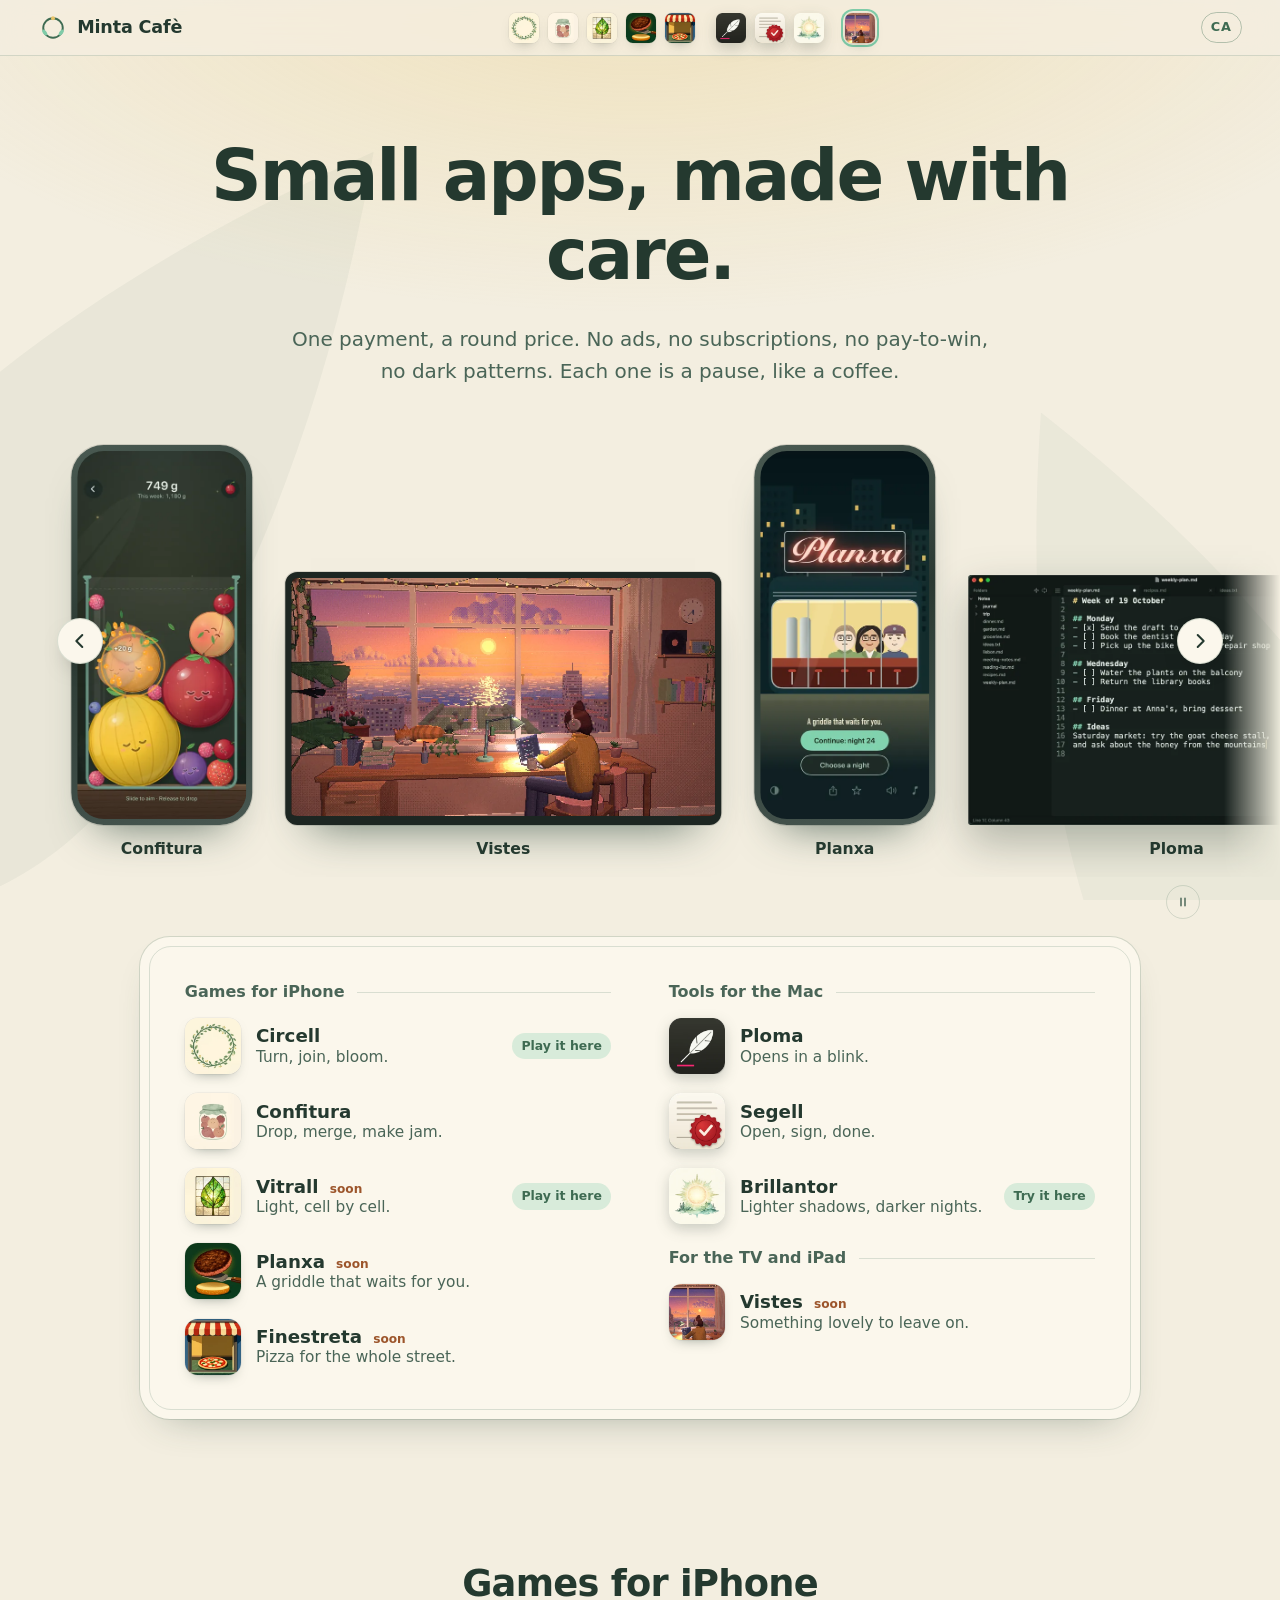
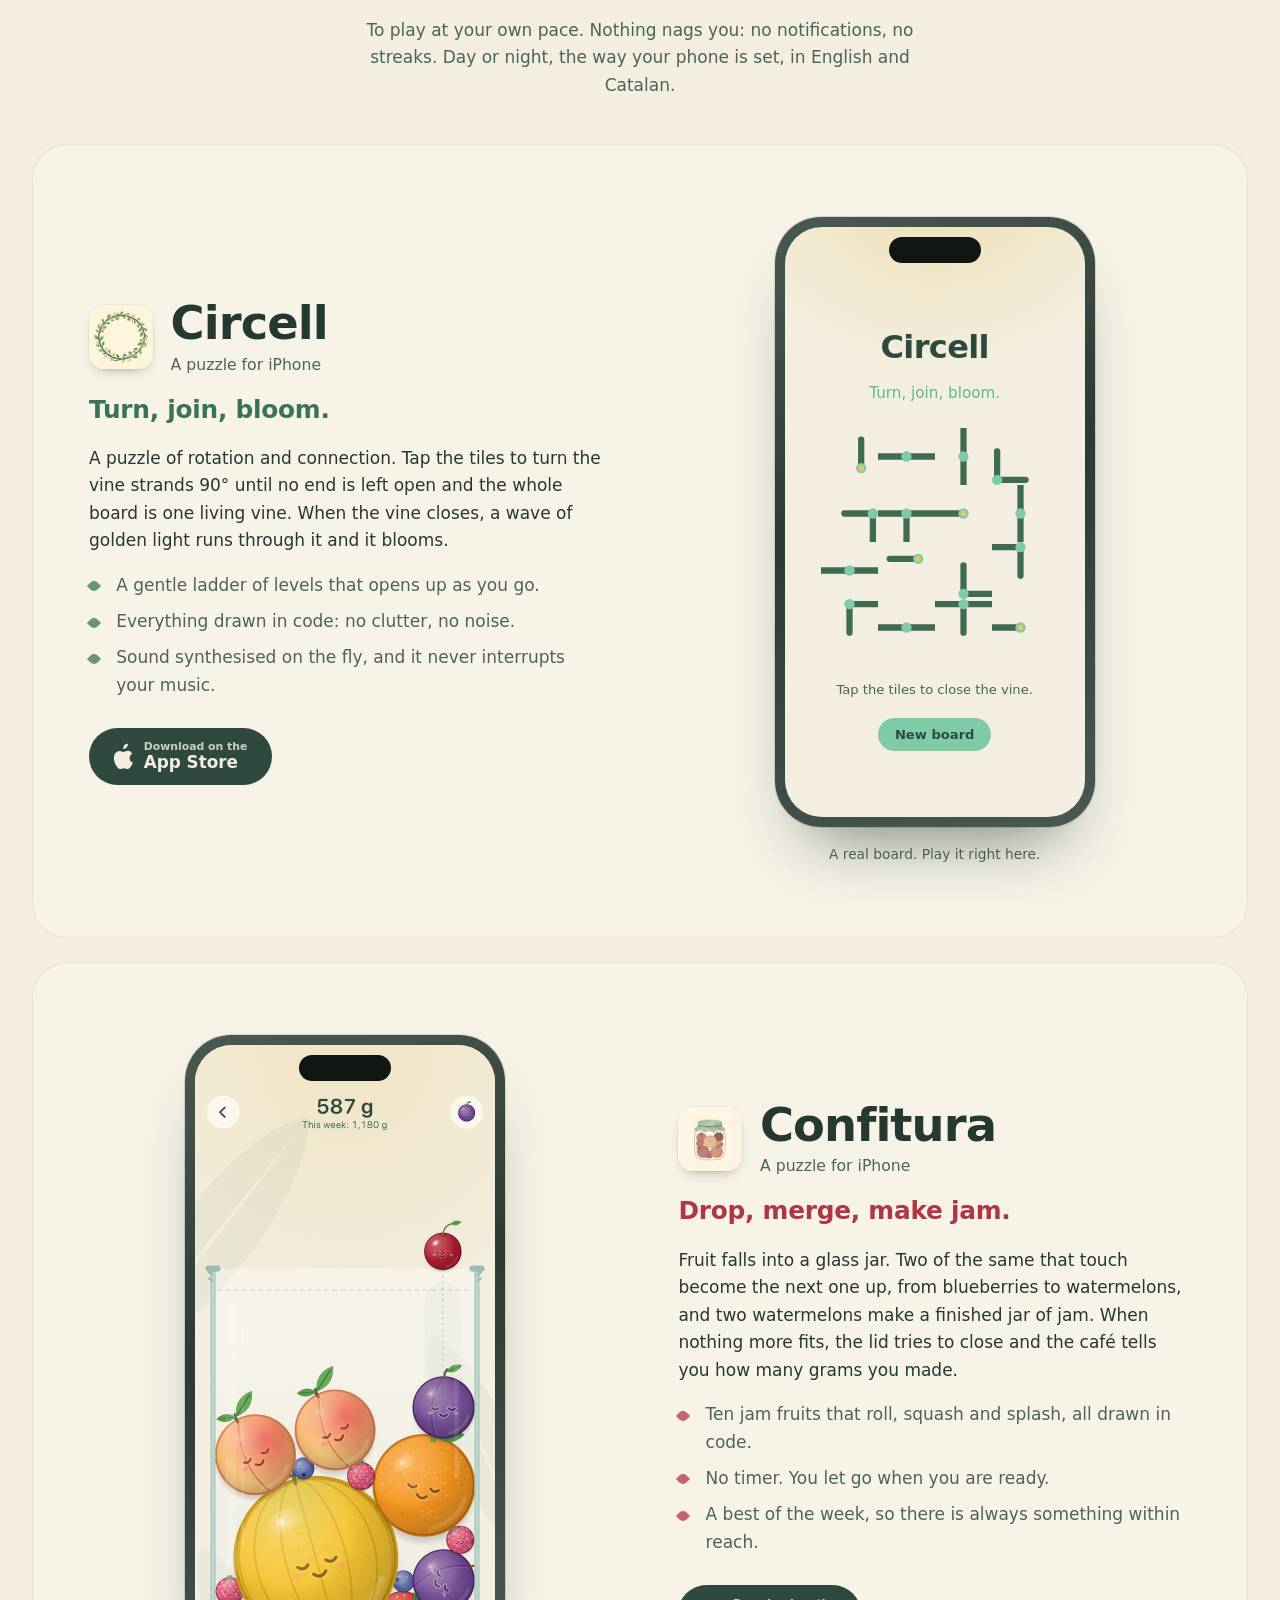
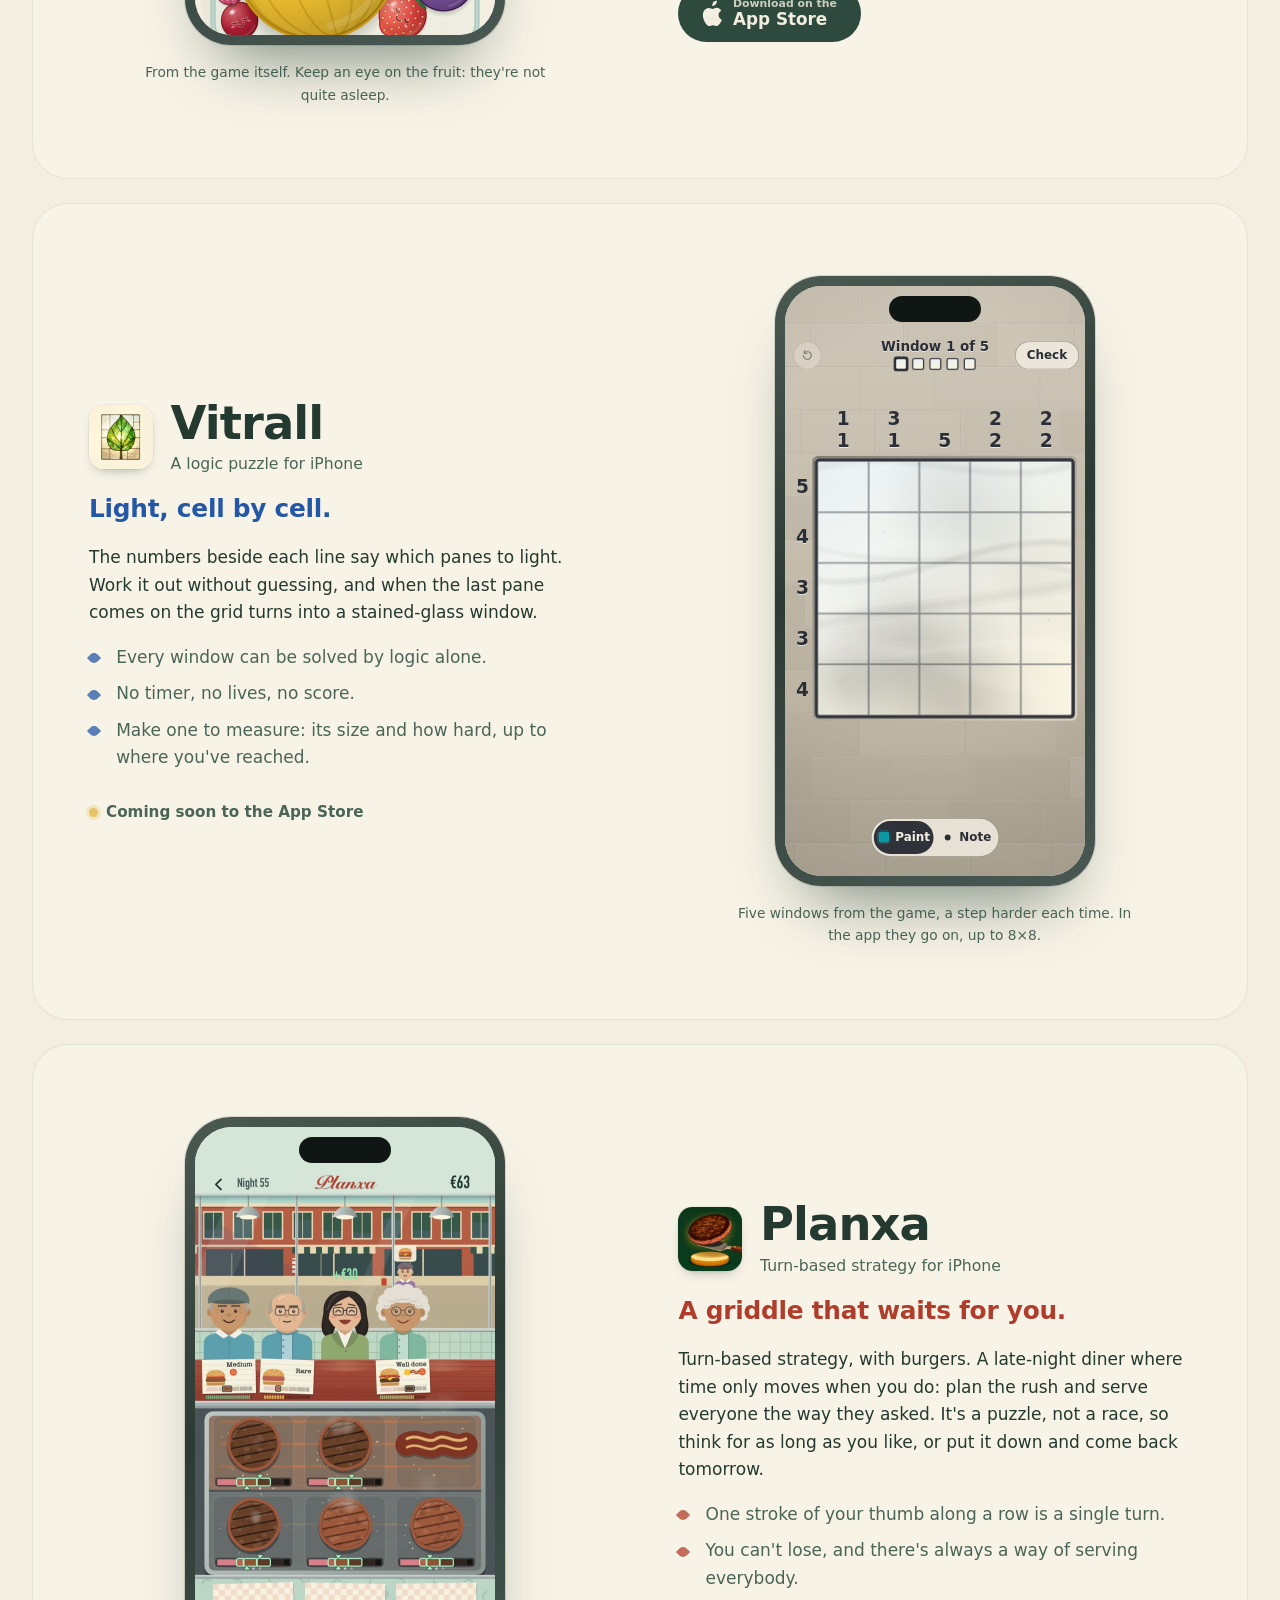
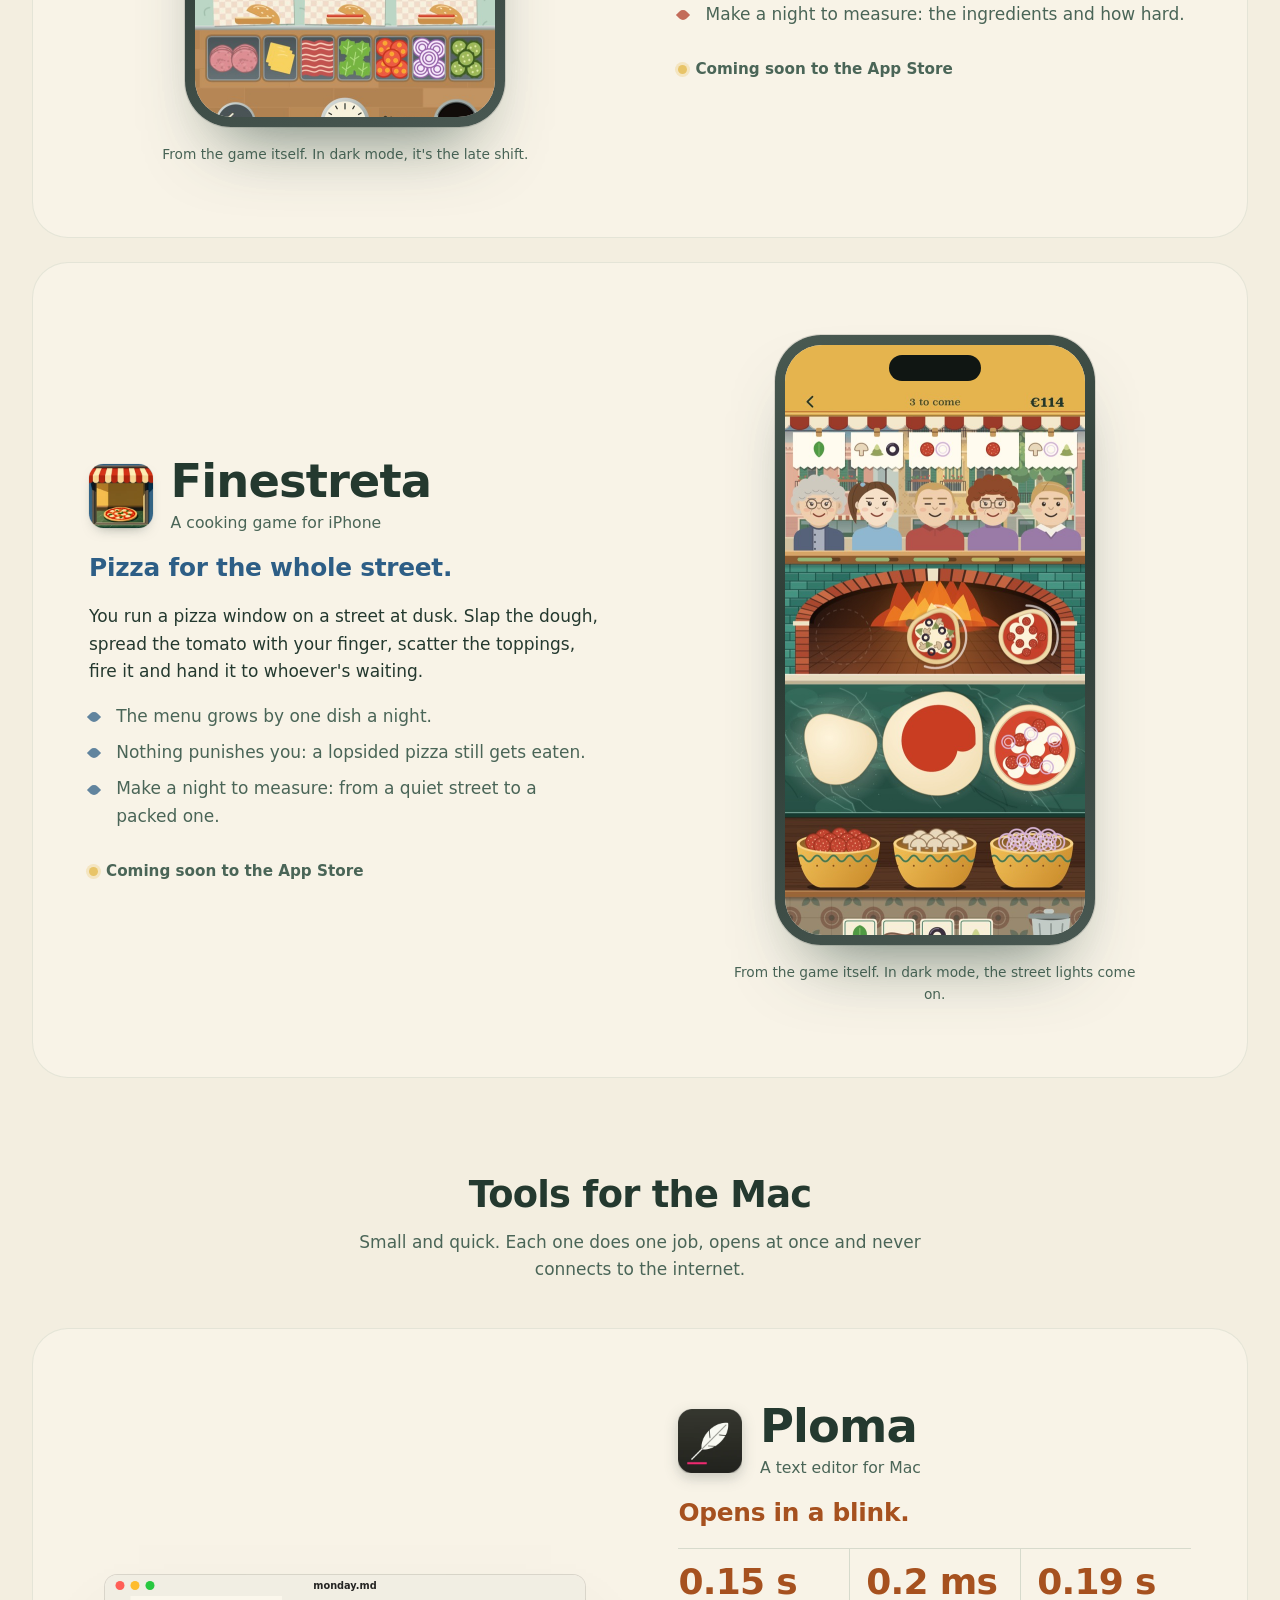
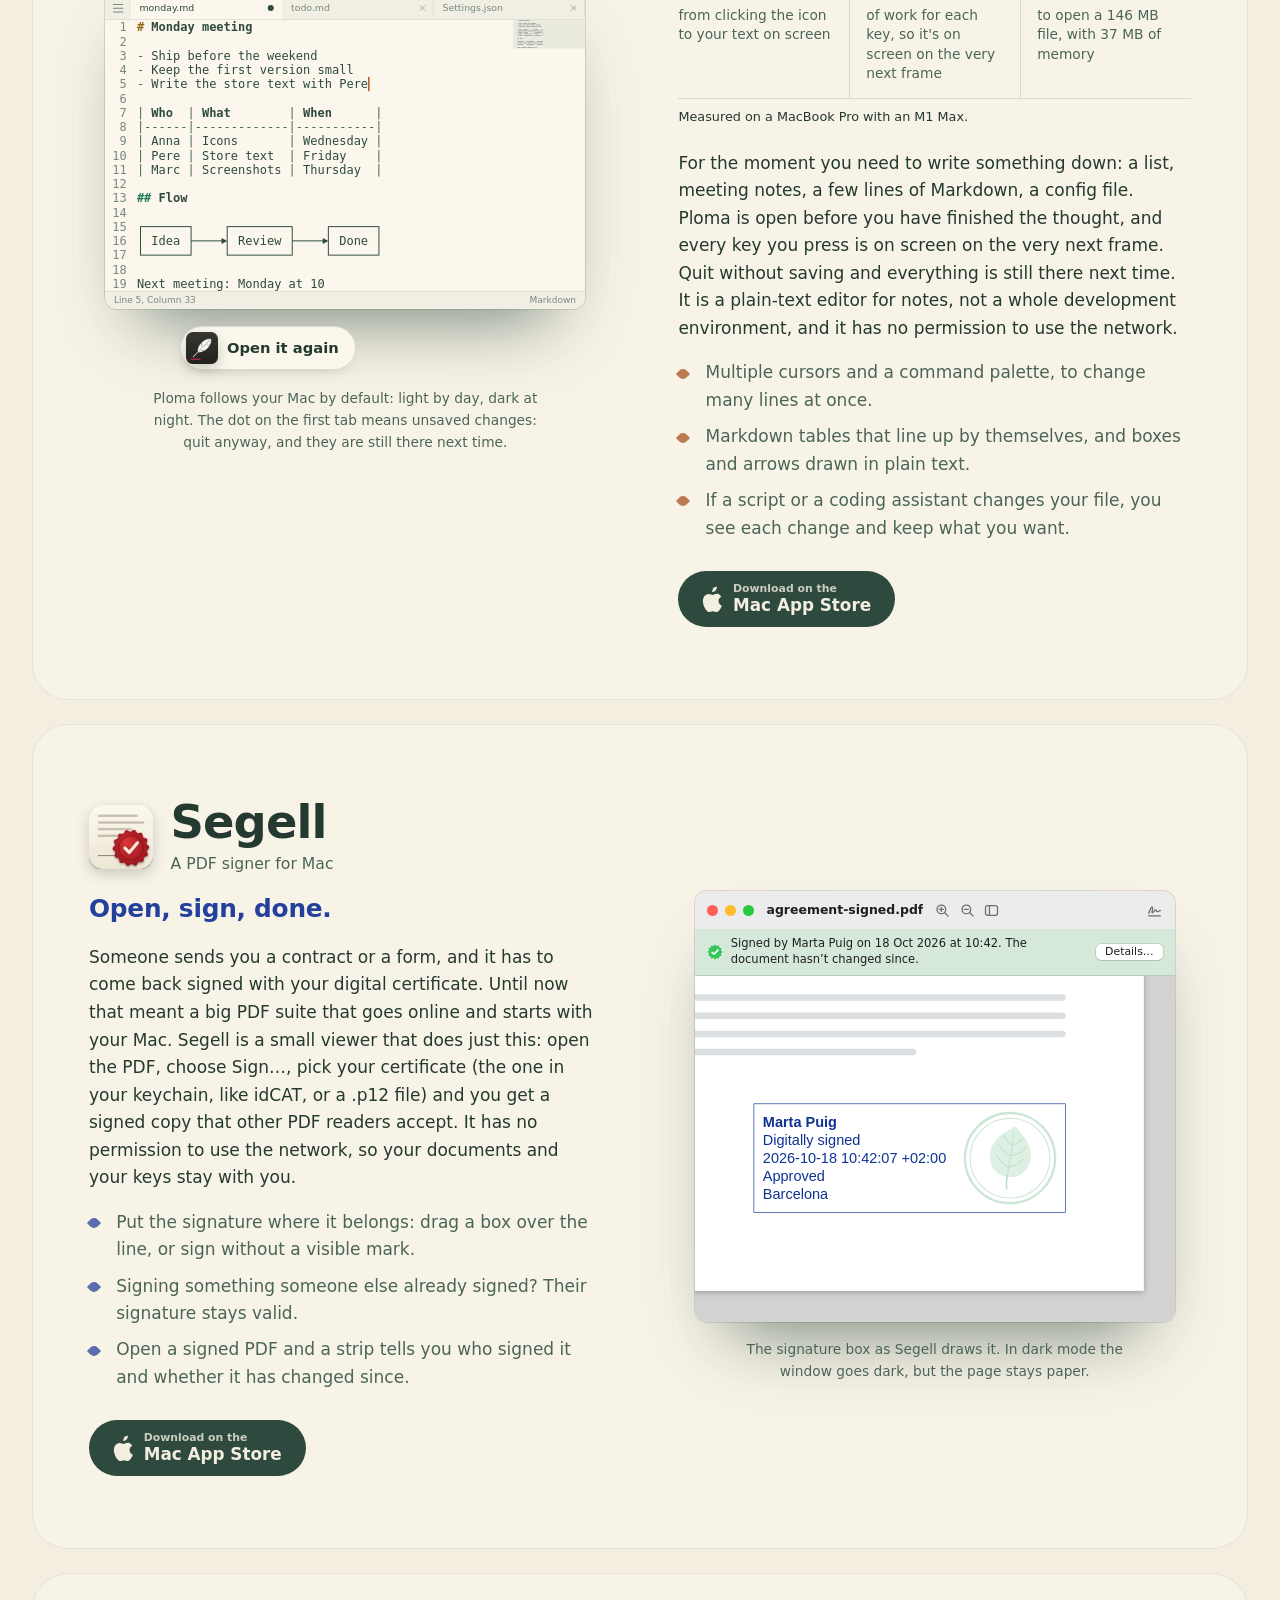
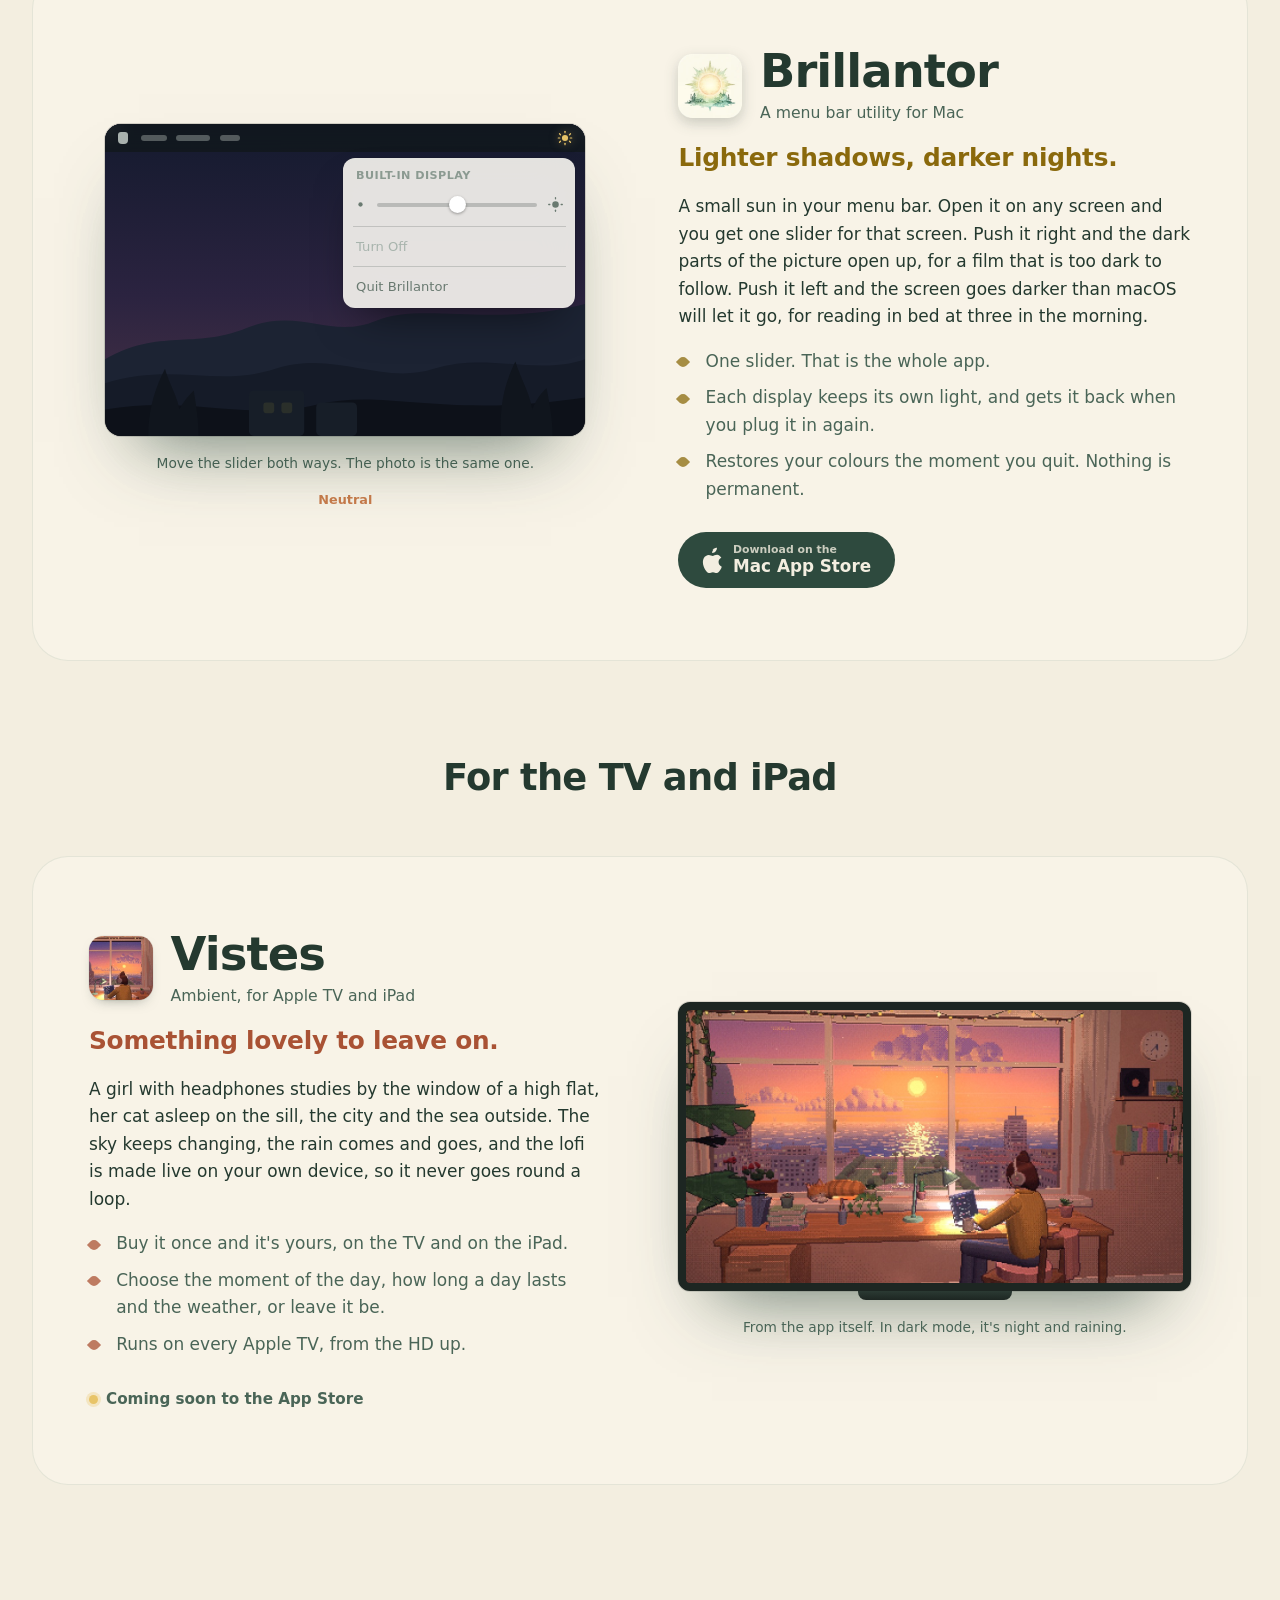
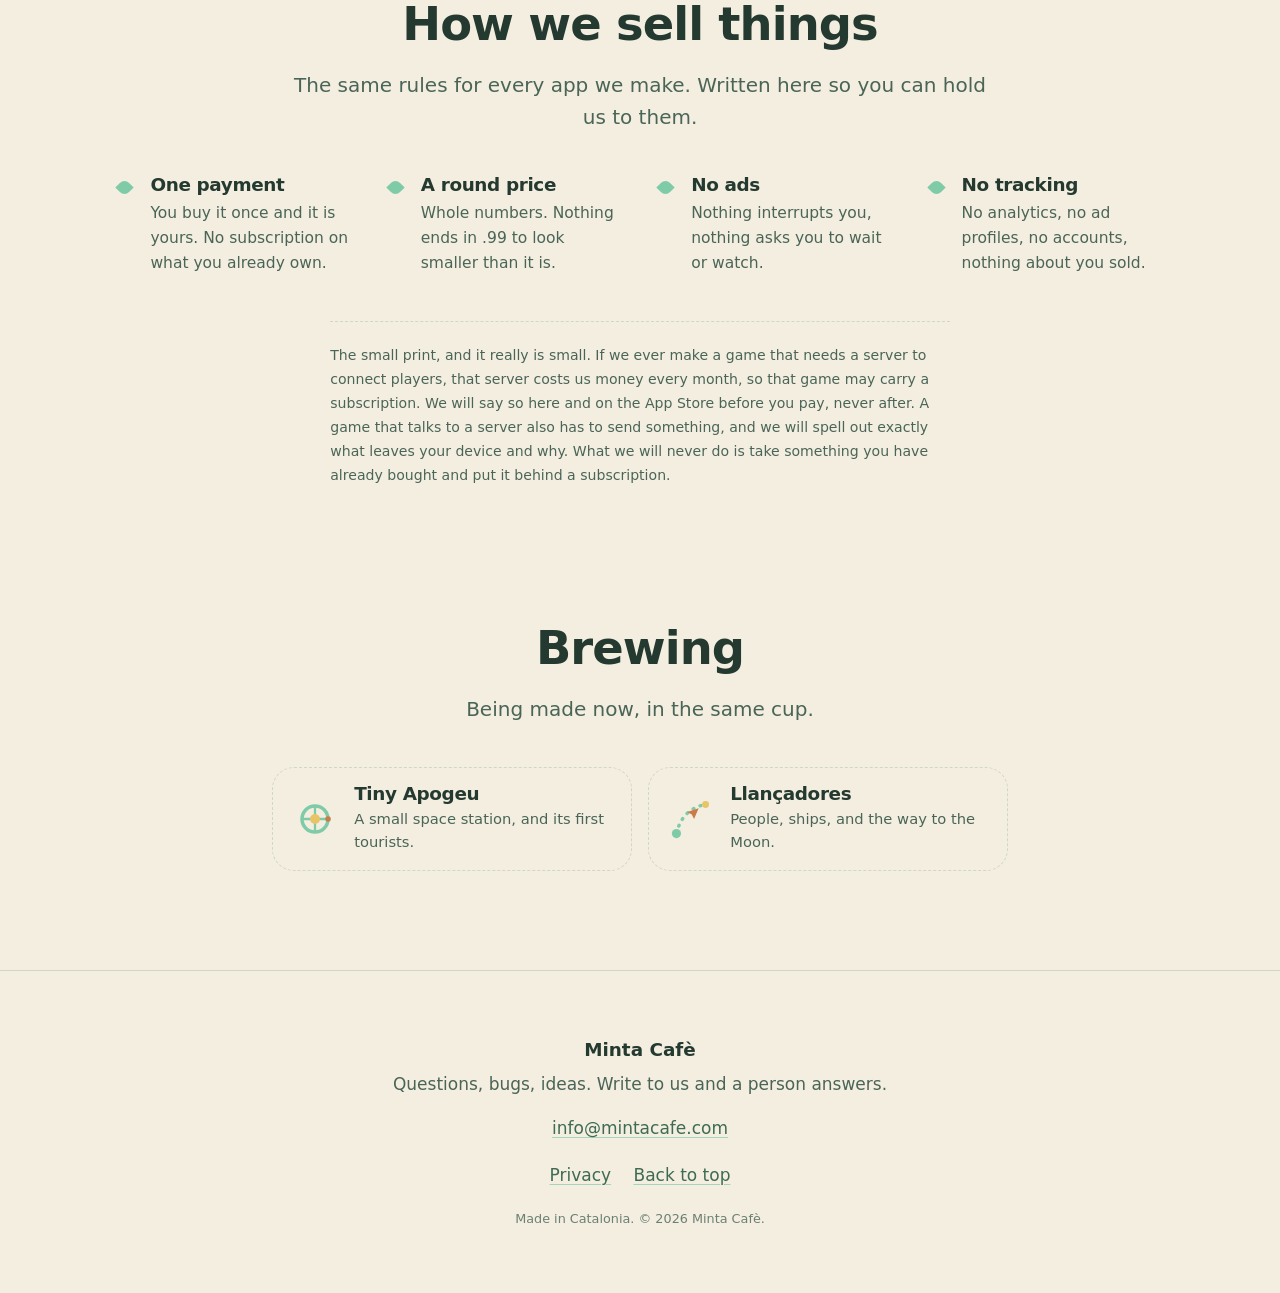
==== index.html @ 46664e2e "L'aparador llisca a poc a poc, i cada app té el mateix panell translúcid David: el carrusel d'abans," ====
<!DOCTYPE html>
<html lang="en">
<head>
<meta charset="utf-8">
<meta name="viewport" content="width=device-width, initial-scale=1">
<title>Minta Cafè · small, honest apps for iPhone and Mac</title>
<meta name="description" content="Minta Cafè makes small, honest apps. One payment, round price, no ads, no subscriptions, no tracking. Games for iPhone, tools for the Mac and something lovely to leave on the TV.">
<meta property="og:title" content="Minta Cafè">
<meta property="og:description" content="Small, honest apps. One payment, round price, no ads, no subscriptions.">
<meta property="og:type" content="website">
<meta property="og:url" content="https://mintacafe.com/">
<meta name="theme-color" content="#F3EEE0" media="(prefers-color-scheme: light)">
<meta name="theme-color" content="#16231D" media="(prefers-color-scheme: dark)">
<link rel="icon" href="data:image/svg+xml,%3Csvg xmlns='http://www.w3.org/2000/svg' viewBox='0 0 32 32'%3E%3Crect width='32' height='32' rx='8' fill='%23F3EEE0'/%3E%3Ccircle cx='16' cy='16' r='9' fill='none' stroke='%237FCBA8' stroke-width='2.5'/%3E%3Ccircle cx='16' cy='7' r='2' fill='%23E8C468'/%3E%3C/svg%3E">
<link rel="stylesheet" href="assets/style.css">
<link rel="stylesheet" href="assets/vitrall.css">
</head>
<body>

<!-- Decorative background: sun glow + leaf silhouettes, as in MintaBackground -->
<div class="backdrop" aria-hidden="true">
  <div class="backdrop__glow"></div>
  <svg class="backdrop__leaf backdrop__leaf--a" viewBox="0 0 100 240"><path d="M50 0C18 60 0 120 0 170c0 40 22 70 50 70s50-30 50-70C100 120 82 60 50 0Z"/></svg>
  <svg class="backdrop__leaf backdrop__leaf--b" viewBox="0 0 100 240"><path d="M50 0C18 60 0 120 0 170c0 40 22 70 50 70s50-30 50-70C100 120 82 60 50 0Z"/></svg>
</div>

<a class="skip" href="#main" data-i18n="skip">Skip to content</a>

<!-- The header carries a dock of the nine icons, so any app is one click away
     from anywhere on the page. At the top the menu below does that job, so the
     dock only shows once the menu has scrolled away (app.js, "has-dock"). -->
<header class="head" id="head">
  <a class="brand" href="#top" aria-label="Minta Cafè">
    <svg class="brand__mark" viewBox="0 0 40 40" aria-hidden="true">
      <circle cx="20" cy="20" r="13" fill="none" stroke="currentColor" stroke-width="2.6"/>
      <circle cx="20" cy="7" r="2.6" fill="var(--gold)"/>
      <ellipse cx="31" cy="26" rx="2.4" ry="4.6" fill="var(--mint)" transform="rotate(35 31 26)"/>
      <ellipse cx="9" cy="26" rx="2.4" ry="4.6" fill="var(--mint)" transform="rotate(-35 9 26)"/>
    </svg>
    <span class="brand__name">Minta Cafè</span>
  </a>
  <nav class="dock" id="dock" aria-label="Apps">
    <a href="#circell" title="Circell"><img class="icon icon--ios" src="assets/icons/circell.webp" alt="Circell" width="30" height="30"></a>
    <a href="#confitura" title="Confitura"><img class="icon icon--ios" src="assets/icons/confitura.webp" alt="Confitura" width="30" height="30"></a>
    <a href="#vitrall" title="Vitrall"><img class="icon icon--ios" src="assets/icons/vitrall.webp" alt="Vitrall" width="30" height="30"></a>
    <a href="#planxa" title="Planxa"><img class="icon icon--ios" src="assets/icons/planxa.webp" alt="Planxa" width="30" height="30"></a>
    <a href="#finestreta" title="Finestreta"><img class="icon icon--ios" src="assets/icons/finestreta.webp" alt="Finestreta" width="30" height="30"></a>
    <span class="dock__gap" aria-hidden="true"></span>
    <a href="#ploma" title="Ploma"><img class="icon icon--mac" src="assets/icons/ploma.webp" alt="Ploma" width="30" height="30"></a>
    <a href="#segell" title="Segell"><img class="icon icon--mac" src="assets/icons/segell.webp" alt="Segell" width="30" height="30"></a>
    <a href="#brillantor" title="Brillantor"><img class="icon icon--mac" src="assets/icons/brillantor.webp" alt="Brillantor" width="30" height="30"></a>
    <span class="dock__gap" aria-hidden="true"></span>
    <a href="#vistes" title="Vistes"><img class="icon icon--ios" src="assets/icons/vistes.webp" alt="Vistes" width="30" height="30"></a>
  </nav>
  <button class="lang" id="langToggle" type="button" aria-label="Canvia la llengua a català">
    <span class="lang__flip">CA</span>
  </button>
</header>

<main id="main">

  <!-- ───────────────────────── The menu ───────────────────────── -->
  <section class="hero" id="top">
    <h1 data-i18n="hero.title">Small apps, made with care.</h1>
    <p class="lede" data-i18n="hero.lede">One payment, a round price. No ads, no subscriptions, no pay-to-win, no dark patterns. Each one is a pause, like a coffee.</p>

    <!-- The shop window: the apps' own screens, side by side, drifting slowly.
         It stops under the mouse or a finger, and for good with the button;
         nothing moves if the system asks for less motion. A click takes you to
         the app. -->
    <div class="aparador is-start" id="aparador">
      <div class="aparador__track" id="aparadorTrack">
      <ul class="aparador__belt" aria-label="The apps, screen by screen" data-i18n-aria="aparador.label">
        <li class="vitrina vitrina--phone"><a href="#confitura">
          <span class="vitrina__glass"><img src="assets/aparador/confitura.webp" width="372" height="809" alt=""></span>
          <span class="vitrina__name">Confitura</span>
        </a></li>
        <li class="vitrina vitrina--tv"><a href="#vistes">
          <span class="vitrina__glass"><img src="assets/aparador/vistes.webp" width="960" height="540" alt=""></span>
          <span class="vitrina__name">Vistes</span>
        </a></li>
        <li class="vitrina vitrina--phone"><a href="#planxa">
          <span class="vitrina__glass"><img src="assets/aparador/planxa.webp" width="372" height="809" alt=""></span>
          <span class="vitrina__name">Planxa</span>
        </a></li>
        <li class="vitrina vitrina--window"><a href="#ploma">
          <span class="vitrina__glass"><img src="assets/aparador/ploma.webp" width="920" height="553" alt=""></span>
          <span class="vitrina__name">Ploma</span>
        </a></li>
        <li class="vitrina vitrina--phone"><a href="#finestreta">
          <span class="vitrina__glass"><img src="assets/aparador/finestreta.webp" width="372" height="809" alt="" loading="lazy"></span>
          <span class="vitrina__name">Finestreta</span>
        </a></li>
        <li class="vitrina vitrina--phone"><a href="#vitrall">
          <span class="vitrina__glass"><img src="assets/aparador/vitrall.webp" width="372" height="809" alt="" loading="lazy"></span>
          <span class="vitrina__name">Vitrall</span>
        </a></li>
        <li class="vitrina vitrina--window"><a href="#segell">
          <span class="vitrina__glass"><img src="assets/aparador/segell.webp" width="920" height="523" alt="" loading="lazy"></span>
          <span class="vitrina__name">Segell</span>
        </a></li>
        <li class="vitrina vitrina--phone"><a href="#circell">
          <span class="vitrina__glass"><img src="assets/aparador/circell.webp" width="372" height="809" alt="" loading="lazy"></span>
          <span class="vitrina__name">Circell</span>
        </a></li>
        <li class="vitrina vitrina--screen"><a href="#brillantor">
          <span class="vitrina__glass"><img src="assets/aparador/brillantor.webp" width="960" height="540" alt="" loading="lazy"></span>
          <span class="vitrina__name">Brillantor</span>
        </a></li>
      </ul>
      </div>
      <button class="aparador__nav aparador__nav--prev" type="button" data-dir="-1" aria-label="Previous" data-i18n-aria="aparador.prev"><svg viewBox="0 0 24 24" aria-hidden="true"><path d="M14.5 5.5 8 12l6.5 6.5"/></svg></button>
      <button class="aparador__nav aparador__nav--next" type="button" data-dir="1" aria-label="Next" data-i18n-aria="aparador.next"><svg viewBox="0 0 24 24" aria-hidden="true"><path d="M9.5 5.5 16 12l-6.5 6.5"/></svg></button>
      <button class="aparador__pause" id="aparadorPause" type="button" aria-pressed="false" aria-label="Stop the shop window" data-i18n-aria="aparador.pause"><svg viewBox="0 0 24 24" aria-hidden="true"><path class="i-pause" d="M9 6.5v11M15 6.5v11"/><path class="i-play" d="M8.5 6.2 17.5 12l-9 5.8Z"/></svg></button>
    </div>

    <!-- The café's menu: every app at a glance, grouped by what it's for. -->
    <nav class="carta" id="carta" aria-label="All our apps" data-i18n-aria="carta.label">
      <div class="carta__col">
        <section class="carta__group" aria-labelledby="cg-games">
          <h2 class="carta__title" id="cg-games" data-i18n="group.games">Games for iPhone</h2>
          <ul class="carta__list">
            <li><a class="dish" href="#circell">
              <img class="icon icon--ios dish__icon" src="assets/icons/circell.webp" alt="" width="56" height="56">
              <span class="dish__text"><span class="dish__name">Circell</span><span class="dish__line" data-i18n="circell.tagline">Turn, join, bloom.</span></span>
              <span class="dish__tag" data-i18n="tag.play">Play it here</span>
            </a></li>
            <li><a class="dish" href="#confitura">
              <img class="icon icon--ios dish__icon" src="assets/icons/confitura.webp" alt="" width="56" height="56">
              <span class="dish__text"><span class="dish__name">Confitura</span><span class="dish__line" data-i18n="confitura.tagline">Drop, merge, make jam.</span></span>
            </a></li>
            <li><a class="dish" href="#vitrall">
              <img class="icon icon--ios dish__icon" src="assets/icons/vitrall.webp" alt="" width="56" height="56">
              <span class="dish__text"><span class="dish__name">Vitrall <small class="dish__soon" data-i18n="tag.soon">soon</small></span><span class="dish__line" data-i18n="vitrall.tagline">Light, cell by cell.</span></span>
              <span class="dish__tag" data-i18n="tag.play">Play it here</span>
            </a></li>
            <li><a class="dish" href="#planxa">
              <img class="icon icon--ios dish__icon" src="assets/icons/planxa.webp" alt="" width="56" height="56">
              <span class="dish__text"><span class="dish__name">Planxa <small class="dish__soon" data-i18n="tag.soon">soon</small></span><span class="dish__line" data-i18n="planxa.tagline">A griddle that waits for you.</span></span>
            </a></li>
            <li><a class="dish" href="#finestreta">
              <img class="icon icon--ios dish__icon" src="assets/icons/finestreta.webp" alt="" width="56" height="56">
              <span class="dish__text"><span class="dish__name">Finestreta <small class="dish__soon" data-i18n="tag.soon">soon</small></span><span class="dish__line" data-i18n="finestreta.tagline">Pizza for the whole street.</span></span>
            </a></li>
          </ul>
        </section>
      </div>
      <div class="carta__col">
        <section class="carta__group" aria-labelledby="cg-mac">
          <h2 class="carta__title" id="cg-mac" data-i18n="group.mac">Tools for the Mac</h2>
          <ul class="carta__list">
            <li><a class="dish" href="#ploma">
              <img class="icon icon--mac dish__icon" src="assets/icons/ploma.webp" alt="" width="56" height="56">
              <span class="dish__text"><span class="dish__name">Ploma</span><span class="dish__line" data-i18n="ploma.tagline">Opens in a blink.</span></span>
            </a></li>
            <li><a class="dish" href="#segell">
              <img class="icon icon--mac dish__icon" src="assets/icons/segell.webp" alt="" width="56" height="56">
              <span class="dish__text"><span class="dish__name">Segell</span><span class="dish__line" data-i18n="segell.tagline">Open, sign, done.</span></span>
            </a></li>
            <li><a class="dish" href="#brillantor">
              <img class="icon icon--mac dish__icon" src="assets/icons/brillantor.webp" alt="" width="56" height="56">
              <span class="dish__text"><span class="dish__name">Brillantor</span><span class="dish__line" data-i18n="brillantor.tagline">Lighter shadows, darker nights.</span></span>
              <span class="dish__tag" data-i18n="tag.try">Try it here</span>
            </a></li>
          </ul>
        </section>
        <section class="carta__group" aria-labelledby="cg-tv">
          <h2 class="carta__title" id="cg-tv" data-i18n="group.tv">For the TV and iPad</h2>
          <ul class="carta__list">
            <li><a class="dish" href="#vistes">
              <img class="icon icon--ios dish__icon" src="assets/icons/vistes.webp" alt="" width="56" height="56">
              <span class="dish__text"><span class="dish__name">Vistes <small class="dish__soon" data-i18n="tag.soon">soon</small></span><span class="dish__line" data-i18n="vistes.tagline">Something lovely to leave on.</span></span>
            </a></li>
          </ul>
        </section>
      </div>
    </nav>
  </section>

  <!-- ═════════════════════════ Games ═════════════════════════ -->
  <header class="chapter" id="games">
    <h2 data-i18n="group.games">Games for iPhone</h2>
    <p data-i18n="group.games.lede">To play at your own pace. Nothing nags you: no notifications, no streaks. Day or night, the way your phone is set, in English and Catalan.</p>
  </header>

  <!-- ───────────────────────── Circell ───────────────────────── -->
  <section class="app" id="circell">
    <div class="app__head">
      <img class="icon icon--ios app__icon" src="assets/icons/circell.webp" alt="" width="64" height="64">
      <div>
        <h2>Circell</h2>
        <p class="app__kind" data-i18n="circell.kind">A puzzle for iPhone</p>
      </div>
    </div>
    <p class="tagline" data-i18n="circell.tagline">Turn, join, bloom.</p>
    <div class="app__art">
      <div class="phone">
        <div class="phone__island" aria-hidden="true"></div>
        <div class="phone__screen">
          <p class="phone__wordmark">Circell</p>
          <p class="phone__tagline" data-i18n="circell.tagline">Turn, join, bloom.</p>
          <div class="board" id="board" role="group" aria-label="Circell demo board"></div>
          <p class="phone__status" id="boardStatus" data-i18n="circell.demo.hint">Tap the tiles to close the vine.</p>
          <button class="pill" id="newBoard" type="button" data-i18n="circell.demo.new">New board</button>
        </div>
      </div>
      <p class="art__caption" data-i18n="circell.demo.caption">A real board. Play it right here.</p>
    </div>
    <div class="app__body">
      <p data-i18n="circell.body">A puzzle of rotation and connection. Tap the tiles to turn the vine strands 90° until no end is left open and the whole board is one living vine. When the vine closes, a wave of golden light runs through it and it blooms.</p>
      <ul class="features">
        <li data-i18n="circell.f1">A gentle ladder of levels that opens up as you go.</li>
        <li data-i18n="circell.f2">Everything drawn in code: no clutter, no noise.</li>
        <li data-i18n="circell.f3">Sound synthesised on the fly, and it never interrupts your music.</li>
      </ul>
      <div class="store" data-store="circell">
        <a class="btn btn--store" href="#" data-store-link>
          <svg viewBox="1.8 1 20.4 26" aria-hidden="true" class="btn__glyph"><path d="M12 3.5c1.4-1.6 3.4-2 4.3-2 .1 1.3-.4 2.6-1.2 3.5-.8 1-2.1 1.8-3.4 1.7-.2-1.3.4-2.6 1.3-3.2Zm4.6 5c-1.9-.1-3.5 1.1-4.4 1.1-.9 0-2.3-1-3.8-1-2 .1-3.8 1.2-4.8 3-2 3.5-.5 8.8 1.5 11.7 1 1.4 2.1 3 3.6 2.9 1.4-.1 2-.9 3.7-.9 1.7 0 2.2.9 3.7.9 1.5 0 2.5-1.4 3.4-2.9.7-1 1.2-2.1 1.5-3.3-3.9-1.5-4.2-6.9-.4-8.6-.9-1.4-2.5-2.7-4-2.9Z"/></svg>
          <span class="btn__stack"><small data-i18n="store.pre.ios">Download on the</small><strong>App Store</strong></span>
        </a>
        <p class="soon" data-store-soon data-i18n="store.comingSoon">Coming soon to the App Store</p>
      </div>
    </div>
  </section>

  <!-- ──────────────────────── Confitura ──────────────────────── -->
  <section class="app app--flip" id="confitura">
    <div class="app__head">
      <img class="icon icon--ios app__icon" src="assets/icons/confitura.webp" alt="" width="64" height="64">
      <div>
        <h2>Confitura</h2>
        <p class="app__kind" data-i18n="confitura.kind">A puzzle for iPhone</p>
      </div>
    </div>
    <p class="tagline" data-i18n="confitura.tagline">Drop, merge, make jam.</p>
    <div class="app__art">
      <div class="phone">
        <div class="phone__island" aria-hidden="true"></div>
        <div class="phone__screen phone__screen--shot" data-confitura-faces>
          <picture>
            <source srcset="assets/confitura-nit.jpg" media="(prefers-color-scheme: dark)">
            <img src="assets/confitura-dia.jpg" width="600" height="1304" loading="lazy"
                 alt="A glass jar on a café counter, full of fruit with sleepy faces; now and then one of them opens its eyes"
                 data-i18n-alt="confitura.shot.alt">
          </picture>
        </div>
      </div>
      <p class="art__caption" data-i18n="confitura.caption">From the game itself. Keep an eye on the fruit: they're not quite asleep.</p>
    </div>
    <div class="app__body">
      <p data-i18n="confitura.body">Fruit falls into a glass jar. Two of the same that touch become the next one up, from blueberries to watermelons, and two watermelons make a finished jar of jam. When nothing more fits, the lid tries to close and the café tells you how many grams you made.</p>
      <ul class="features">
        <li data-i18n="confitura.f1">Ten jam fruits that roll, squash and splash, all drawn in code.</li>
        <li data-i18n="confitura.f2">No timer. You let go when you are ready.</li>
        <li data-i18n="confitura.f3">A best of the week, so there is always something within reach.</li>
      </ul>
      <div class="store" data-store="confitura">
        <a class="btn btn--store" href="#" data-store-link>
          <svg viewBox="1.8 1 20.4 26" aria-hidden="true" class="btn__glyph"><path d="M12 3.5c1.4-1.6 3.4-2 4.3-2 .1 1.3-.4 2.6-1.2 3.5-.8 1-2.1 1.8-3.4 1.7-.2-1.3.4-2.6 1.3-3.2Zm4.6 5c-1.9-.1-3.5 1.1-4.4 1.1-.9 0-2.3-1-3.8-1-2 .1-3.8 1.2-4.8 3-2 3.5-.5 8.8 1.5 11.7 1 1.4 2.1 3 3.6 2.9 1.4-.1 2-.9 3.7-.9 1.7 0 2.2.9 3.7.9 1.5 0 2.5-1.4 3.4-2.9.7-1 1.2-2.1 1.5-3.3-3.9-1.5-4.2-6.9-.4-8.6-.9-1.4-2.5-2.7-4-2.9Z"/></svg>
          <span class="btn__stack"><small data-i18n="store.pre.ios">Download on the</small><strong>App Store</strong></span>
        </a>
        <p class="soon" data-store-soon data-i18n="store.comingSoon">Coming soon to the App Store</p>
      </div>
    </div>
  </section>

  <!-- ──────────────────────── Vitrall ──────────────────────── -->
  <section class="app" id="vitrall">
    <div class="app__head">
      <img class="icon icon--ios app__icon" src="assets/icons/vitrall.webp" alt="" width="64" height="64">
      <div>
        <h2>Vitrall</h2>
        <p class="app__kind" data-i18n="vitrall.kind">A logic puzzle for iPhone</p>
      </div>
    </div>
    <p class="tagline" data-i18n="vitrall.tagline">Light, cell by cell.</p>
    <div class="app__art">
      <div class="phone">
        <div class="phone__island" aria-hidden="true"></div>
        <div class="phone__screen phone__screen--live">
          <div class="vit" id="vitrallDemo" data-vitrall-demo></div>
          <noscript>
            <picture>
              <source srcset="assets/vitrall-nit.jpg" media="(prefers-color-scheme: dark)">
              <img class="vit-fallback" src="assets/vitrall-dia.jpg" width="600" height="1304"
                   alt="A logic puzzle on a stone wall: numbers beside a grid of panes, some of them lit">
            </picture>
          </noscript>
        </div>
      </div>
      <p class="art__caption" data-i18n="vitrall.caption">Five windows from the game, a step harder each time. The app has 300.</p>
    </div>
    <div class="app__body">
      <p data-i18n="vitrall.body">The numbers beside each line say which panes to light. Work it out without guessing, and when the last pane comes on the grid turns into a stained-glass window.</p>
      <ul class="features">
        <li data-i18n="vitrall.f1">Every window can be solved by logic alone.</li>
        <li data-i18n="vitrall.f2">No timer, no lives, no score.</li>
        <li data-i18n="vitrall.f3">Make one to measure: its size and how hard, up to where you've reached.</li>
      </ul>
      <div class="store" data-store="vitrall">
        <a class="btn btn--store" href="#" data-store-link>
          <svg viewBox="1.8 1 20.4 26" aria-hidden="true" class="btn__glyph"><path d="M12 3.5c1.4-1.6 3.4-2 4.3-2 .1 1.3-.4 2.6-1.2 3.5-.8 1-2.1 1.8-3.4 1.7-.2-1.3.4-2.6 1.3-3.2Zm4.6 5c-1.9-.1-3.5 1.1-4.4 1.1-.9 0-2.3-1-3.8-1-2 .1-3.8 1.2-4.8 3-2 3.5-.5 8.8 1.5 11.7 1 1.4 2.1 3 3.6 2.9 1.4-.1 2-.9 3.7-.9 1.7 0 2.2.9 3.7.9 1.5 0 2.5-1.4 3.4-2.9.7-1 1.2-2.1 1.5-3.3-3.9-1.5-4.2-6.9-.4-8.6-.9-1.4-2.5-2.7-4-2.9Z"/></svg>
          <span class="btn__stack"><small data-i18n="store.pre.ios">Download on the</small><strong>App Store</strong></span>
        </a>
        <p class="soon" data-store-soon data-i18n="store.comingSoon">Coming soon to the App Store</p>
      </div>
    </div>
  </section>

  <!-- ──────────────────────── Planxa ──────────────────────── -->
  <section class="app app--flip" id="planxa">
    <div class="app__head">
      <img class="icon icon--ios app__icon" src="assets/icons/planxa.webp" alt="" width="64" height="64">
      <div>
        <h2>Planxa</h2>
        <p class="app__kind" data-i18n="planxa.kind">Turn-based strategy for iPhone</p>
      </div>
    </div>
    <p class="tagline" data-i18n="planxa.tagline">A griddle that waits for you.</p>
    <div class="app__art">
      <div class="phone">
        <div class="phone__island" aria-hidden="true"></div>
        <div class="phone__screen phone__screen--shot">
          <picture>
            <source srcset="assets/planxa-nit.jpg" media="(prefers-color-scheme: dark)">
            <img src="assets/planxa-dia.jpg" width="600" height="1304" loading="lazy"
                 alt="A diner counter by day: customers on stools, tickets, and burgers on a griddle"
                 data-i18n-alt="planxa.shot.alt">
          </picture>
        </div>
      </div>
      <p class="art__caption" data-i18n="planxa.caption">From the game itself. In dark mode, it's the late shift.</p>
    </div>
    <div class="app__body">
      <p data-i18n="planxa.body">Turn-based strategy, with burgers. A late-night diner where time only moves when you do: plan the rush and serve everyone the way they asked. It's a puzzle, not a race, so think for as long as you like, or put it down and come back tomorrow.</p>
      <ul class="features">
        <li data-i18n="planxa.f1">One stroke of your thumb along a row is a single turn.</li>
        <li data-i18n="planxa.f2">You can't lose, and there's always a way of serving everybody.</li>
        <li data-i18n="planxa.f3">Make a night to measure: the ingredients and how hard.</li>
      </ul>
      <div class="store" data-store="planxa">
        <a class="btn btn--store" href="#" data-store-link>
          <svg viewBox="1.8 1 20.4 26" aria-hidden="true" class="btn__glyph"><path d="M12 3.5c1.4-1.6 3.4-2 4.3-2 .1 1.3-.4 2.6-1.2 3.5-.8 1-2.1 1.8-3.4 1.7-.2-1.3.4-2.6 1.3-3.2Zm4.6 5c-1.9-.1-3.5 1.1-4.4 1.1-.9 0-2.3-1-3.8-1-2 .1-3.8 1.2-4.8 3-2 3.5-.5 8.8 1.5 11.7 1 1.4 2.1 3 3.6 2.9 1.4-.1 2-.9 3.7-.9 1.7 0 2.2.9 3.7.9 1.5 0 2.5-1.4 3.4-2.9.7-1 1.2-2.1 1.5-3.3-3.9-1.5-4.2-6.9-.4-8.6-.9-1.4-2.5-2.7-4-2.9Z"/></svg>
          <span class="btn__stack"><small data-i18n="store.pre.ios">Download on the</small><strong>App Store</strong></span>
        </a>
        <p class="soon" data-store-soon data-i18n="store.comingSoon">Coming soon to the App Store</p>
      </div>
    </div>
  </section>

  <!-- ──────────────────────── Finestreta ──────────────────────── -->
  <section class="app" id="finestreta">
    <div class="app__head">
      <img class="icon icon--ios app__icon" src="assets/icons/finestreta.webp" alt="" width="64" height="64">
      <div>
        <h2>Finestreta</h2>
        <p class="app__kind" data-i18n="finestreta.kind">A cooking game for iPhone</p>
      </div>
    </div>
    <p class="tagline" data-i18n="finestreta.tagline">Pizza for the whole street.</p>
    <div class="app__art">
      <div class="phone">
        <div class="phone__island" aria-hidden="true"></div>
        <div class="phone__screen phone__screen--shot">
          <picture>
            <source srcset="assets/finestreta-nit.jpg" media="(prefers-color-scheme: dark)">
            <img src="assets/finestreta-dia.jpg" width="600" height="1304" loading="lazy"
                 alt="A pizza window on a street: neighbours with their tickets, an oven, and pizzas on a green marble counter"
                 data-i18n-alt="finestreta.shot.alt">
          </picture>
        </div>
      </div>
      <p class="art__caption" data-i18n="finestreta.caption">From the game itself. In dark mode, the street lights come on.</p>
    </div>
    <div class="app__body">
      <p data-i18n="finestreta.body">You run a pizza window on a street at dusk. Slap the dough, spread the tomato with your finger, scatter the toppings, fire it and hand it to whoever's waiting.</p>
      <ul class="features">
        <li data-i18n="finestreta.f1">The menu grows by one dish a night.</li>
        <li data-i18n="finestreta.f2">Nothing punishes you: a lopsided pizza still gets eaten.</li>
        <li data-i18n="finestreta.f3">Make a night to measure: from a quiet street to a packed one.</li>
      </ul>
      <div class="store" data-store="finestreta">
        <a class="btn btn--store" href="#" data-store-link>
          <svg viewBox="1.8 1 20.4 26" aria-hidden="true" class="btn__glyph"><path d="M12 3.5c1.4-1.6 3.4-2 4.3-2 .1 1.3-.4 2.6-1.2 3.5-.8 1-2.1 1.8-3.4 1.7-.2-1.3.4-2.6 1.3-3.2Zm4.6 5c-1.9-.1-3.5 1.1-4.4 1.1-.9 0-2.3-1-3.8-1-2 .1-3.8 1.2-4.8 3-2 3.5-.5 8.8 1.5 11.7 1 1.4 2.1 3 3.6 2.9 1.4-.1 2-.9 3.7-.9 1.7 0 2.2.9 3.7.9 1.5 0 2.5-1.4 3.4-2.9.7-1 1.2-2.1 1.5-3.3-3.9-1.5-4.2-6.9-.4-8.6-.9-1.4-2.5-2.7-4-2.9Z"/></svg>
          <span class="btn__stack"><small data-i18n="store.pre.ios">Download on the</small><strong>App Store</strong></span>
        </a>
        <p class="soon" data-store-soon data-i18n="store.comingSoon">Coming soon to the App Store</p>
      </div>
    </div>
  </section>

  <!-- ═════════════════════════ Mac ═════════════════════════ -->
  <header class="chapter" id="mac">
    <h2 data-i18n="group.mac">Tools for the Mac</h2>
    <p data-i18n="group.mac.lede">Small and quick. Each one does one job, opens at once and never connects to the internet.</p>
  </header>

  <!-- ───────────────────────── Ploma ───────────────────────── -->
  <section class="app app--flip" id="ploma">
    <div class="app__head">
      <img class="icon icon--mac app__icon" src="assets/icons/ploma.webp" alt="" width="64" height="64">
      <div>
        <h2>Ploma</h2>
        <p class="app__kind" data-i18n="ploma.kind">A text editor for Mac</p>
      </div>
    </div>
    <p class="tagline" data-i18n="ploma.tagline">Opens in a blink.</p>
    <div class="app__art">
      <!-- Ploma's window, drawn with the app's own measures: Menlo 16 on a grid of
           9.633 × 19, a margin of four cells for the line numbers, the 96-point
           minimap, the 32-point tab bar and the 24-point status bar. Minta Light by
           day and Minta Dark at night, as Ploma does by default; the note is in the
           page's language. -->
      <div class="plm" role="img"
           aria-label="A Ploma window with a short Markdown note: headings, a short list, a small table with its columns lined up and three boxes joined by arrows drawn in text. The first tab has a dot because it has unsaved changes"
           data-i18n-aria="ploma.art.alt">
        <svg class="plm__window" viewBox="0 0 640 445" aria-hidden="true">
        <rect width="640" height="445" class="p-chrome"/>
        <circle cx="20" cy="14" r="6" fill="#FF5F57"/>
        <circle cx="40" cy="14" r="6" fill="#FEBC2E"/>
        <circle cx="60" cy="14" r="6" fill="#28C840"/>
        <rect x="10.5" y="38.5" width="14" height="1.5" rx=".75" class="p-dim"/>
        <rect x="10.5" y="43.5" width="14" height="1.5" rx=".75" class="p-dim"/>
        <rect x="10.5" y="48.5" width="14" height="1.5" rx=".75" class="p-dim"/>
        <rect x="33" y="34" width="1" height="20" class="p-sep"/>
        <rect x="34" y="28" width="202" height="32" class="p-bg"/>
        <rect x="437" y="34" width="1" height="20" class="p-sep"/>
        <rect x="639" y="34" width="1" height="20" class="p-sep"/>
        <circle cx="221" cy="44" r="4" class="p-fg"/>
        <path d="M419.5 40.5l7 7M426.5 40.5l-7 7" class="p-dim-stroke" stroke-width="1.2" opacity=".7"/>
        <path d="M621.5 40.5l7 7M628.5 40.5l-7 7" class="p-dim-stroke" stroke-width="1.2" opacity=".7"/>
        <rect x="0" y="59" width="640" height="1" class="p-sep"/>
        <rect x="0" y="60" width="640" height="361" class="p-bg"/>
        <rect x="544" y="60" width="96" height="38" class="p-fg" opacity=".08"/>
        <rect x="0" y="421" width="640" height="1" class="p-sep"/>
        <g class="only-en">
        <text x="320" y="18.5" text-anchor="middle" class="p-title t-title">monday.md</text>
        <text x="46" y="48.5" class="p-fg t-tab">monday.md</text>
        <text x="248" y="48.5" class="p-dim t-tab">todo.md</text>
        <text x="450" y="48.5" class="p-dim t-tab">Settings.json</text>
        <text x="28.9" y="75" text-anchor="end" class="p-dim t-mono">1</text>
        <text x="42.53" y="75" class="p-h1 b t-mono">#</text>
        <text x="61.8" y="75" class="p-fg b t-mono" textLength="134.86" lengthAdjust="spacing">Monday meeting</text>
        <text x="28.9" y="94" text-anchor="end" class="p-dim t-mono">2</text>
        <text x="28.9" y="113" text-anchor="end" class="p-dim t-mono">3</text>
        <text x="42.53" y="113" class="p-punct t-mono">-</text>
        <text x="61.8" y="113" class="p-fg t-mono" textLength="221.55" lengthAdjust="spacing">Ship before the weekend</text>
        <text x="28.9" y="132" text-anchor="end" class="p-dim t-mono">4</text>
        <text x="42.53" y="132" class="p-punct t-mono">-</text>
        <text x="61.8" y="132" class="p-fg t-mono" textLength="269.72" lengthAdjust="spacing">Keep the first version small</text>
        <text x="28.9" y="151" text-anchor="end" class="p-dim t-mono">5</text>
        <text x="42.53" y="151" class="p-punct t-mono">-</text>
        <text x="61.8" y="151" class="p-fg t-mono" textLength="288.98" lengthAdjust="spacing">Write the store text with Pere</text>
        <text x="28.9" y="170" text-anchor="end" class="p-dim t-mono">6</text>
        <text x="28.9" y="189" text-anchor="end" class="p-dim t-mono">7</text>
        <text x="42.53" y="189" class="p-punct t-mono">|</text>
        <text x="109.96" y="189" class="p-punct t-mono">|</text>
        <text x="244.82" y="189" class="p-punct t-mono">|</text>
        <text x="360.41" y="189" class="p-punct t-mono">|</text>
        <text x="61.8" y="189" class="p-fg b t-mono" textLength="28.9" lengthAdjust="spacing">Who</text>
        <text x="129.23" y="189" class="p-fg b t-mono" textLength="38.53" lengthAdjust="spacing">What</text>
        <text x="264.09" y="189" class="p-fg b t-mono" textLength="38.53" lengthAdjust="spacing">When</text>
        <text x="28.9" y="208" text-anchor="end" class="p-dim t-mono">8</text>
        <text x="42.53" y="208" class="p-punct t-mono" textLength="327.52" lengthAdjust="spacing">|------|-------------|-----------|</text>
        <text x="28.9" y="227" text-anchor="end" class="p-dim t-mono">9</text>
        <text x="42.53" y="227" class="p-punct t-mono">|</text>
        <text x="109.96" y="227" class="p-punct t-mono">|</text>
        <text x="244.82" y="227" class="p-punct t-mono">|</text>
        <text x="360.41" y="227" class="p-punct t-mono">|</text>
        <text x="61.8" y="227" class="p-fg t-mono" textLength="38.53" lengthAdjust="spacing">Anna</text>
        <text x="129.23" y="227" class="p-fg t-mono" textLength="48.16" lengthAdjust="spacing">Icons</text>
        <text x="264.09" y="227" class="p-fg t-mono" textLength="86.7" lengthAdjust="spacing">Wednesday</text>
        <text x="28.9" y="246" text-anchor="end" class="p-dim t-mono">10</text>
        <text x="42.53" y="246" class="p-punct t-mono">|</text>
        <text x="109.96" y="246" class="p-punct t-mono">|</text>
        <text x="244.82" y="246" class="p-punct t-mono">|</text>
        <text x="360.41" y="246" class="p-punct t-mono">|</text>
        <text x="61.8" y="246" class="p-fg t-mono" textLength="38.53" lengthAdjust="spacing">Pere</text>
        <text x="129.23" y="246" class="p-fg t-mono" textLength="96.33" lengthAdjust="spacing">Store text</text>
        <text x="264.09" y="246" class="p-fg t-mono" textLength="57.8" lengthAdjust="spacing">Friday</text>
        <text x="28.9" y="265" text-anchor="end" class="p-dim t-mono">11</text>
        <text x="42.53" y="265" class="p-punct t-mono">|</text>
        <text x="109.96" y="265" class="p-punct t-mono">|</text>
        <text x="244.82" y="265" class="p-punct t-mono">|</text>
        <text x="360.41" y="265" class="p-punct t-mono">|</text>
        <text x="61.8" y="265" class="p-fg t-mono" textLength="38.53" lengthAdjust="spacing">Marc</text>
        <text x="129.23" y="265" class="p-fg t-mono" textLength="105.96" lengthAdjust="spacing">Screenshots</text>
        <text x="264.09" y="265" class="p-fg t-mono" textLength="77.06" lengthAdjust="spacing">Thursday</text>
        <text x="28.9" y="284" text-anchor="end" class="p-dim t-mono">12</text>
        <text x="28.9" y="303" text-anchor="end" class="p-dim t-mono">13</text>
        <text x="42.53" y="303" class="p-h2 b t-mono" textLength="19.27" lengthAdjust="spacing">##</text>
        <text x="71.43" y="303" class="p-fg b t-mono" textLength="38.53" lengthAdjust="spacing">Flow</text>
        <text x="28.9" y="322" text-anchor="end" class="p-dim t-mono">14</text>
        <text x="28.9" y="341" text-anchor="end" class="p-dim t-mono">15</text>
        <text x="28.9" y="360" text-anchor="end" class="p-dim t-mono">16</text>
        <text x="28.9" y="379" text-anchor="end" class="p-dim t-mono">17</text>
        <!-- Lines 15–17: boxes and arrows drawn on the cell grid, since the box-drawing glyphs of the browser's monospace don't fill a cell and break up. -->
        <g class="p-fg-stroke" stroke-width="1.3">
          <rect x="47.35" y="335.5" width="67.43" height="38"/>
          <rect x="162.94" y="335.5" width="86.7" height="38"/>
          <rect x="297.8" y="335.5" width="67.44" height="38"/>
          <path d="M114.78 354.5H156.94"/>
          <path d="M249.64 354.5H291.8"/>
        </g>
        <path class="p-fg" d="M155.44 350.5L162.94 354.5L155.44 358.5Z"/>
        <path class="p-fg" d="M290.3 350.5L297.8 354.5L290.3 358.5Z"/>
        <text x="61.8" y="360" class="p-fg t-mono" textLength="38.53" lengthAdjust="spacing">Idea</text>
        <text x="177.39" y="360" class="p-fg t-mono" textLength="57.8" lengthAdjust="spacing">Review</text>
        <text x="312.25" y="360" class="p-fg t-mono" textLength="38.53" lengthAdjust="spacing">Done</text>
        <text x="28.9" y="398" text-anchor="end" class="p-dim t-mono">18</text>
        <text x="28.9" y="417" text-anchor="end" class="p-dim t-mono">19</text>
        <text x="42.53" y="417" class="p-fg t-mono" textLength="250.45" lengthAdjust="spacing">Next meeting: Monday at 10</text>
        <rect x="350.78" y="136" width="2" height="19" class="p-caret"/>
        <path class="p-fg" opacity=".45" d="M550 60h1v1h-1zM552 60h6v1h-6zM559 60h7v1h-7zM550 64h1v1h-1zM552 64h4v1h-4zM557 64h6v1h-6zM564 64h3v1h-3zM568 64h7v1h-7zM550 66h1v1h-1zM552 66h4v1h-4zM557 66h3v1h-3zM561 66h5v1h-5zM567 66h7v1h-7zM575 66h5v1h-5zM550 68h1v1h-1zM552 68h5v1h-5zM558 68h3v1h-3zM562 68h5v1h-5zM568 68h4v1h-4zM573 68h4v1h-4zM578 68h4v1h-4zM550 72h1v1h-1zM552 72h3v1h-3zM557 72h1v1h-1zM559 72h4v1h-4zM571 72h1v1h-1zM573 72h4v1h-4zM583 72h1v1h-1zM550 74h34v1h-34zM550 76h1v1h-1zM552 76h4v1h-4zM557 76h1v1h-1zM559 76h5v1h-5zM571 76h1v1h-1zM573 76h9v1h-9zM583 76h1v1h-1zM550 78h1v1h-1zM552 78h4v1h-4zM557 78h1v1h-1zM559 78h5v1h-5zM565 78h4v1h-4zM571 78h1v1h-1zM573 78h6v1h-6zM583 78h1v1h-1zM550 80h1v1h-1zM552 80h4v1h-4zM557 80h1v1h-1zM559 80h11v1h-11zM571 80h1v1h-1zM573 80h8v1h-8zM583 80h1v1h-1zM550 84h2v1h-2zM553 84h4v1h-4zM550 88h8v1h-8zM562 88h10v1h-10zM576 88h8v1h-8zM550 90h1v1h-1zM552 90h4v1h-4zM557 90h6v1h-6zM564 90h6v1h-6zM571 90h6v1h-6zM578 90h4v1h-4zM583 90h1v1h-1zM550 92h8v1h-8zM562 92h10v1h-10zM576 92h8v1h-8zM550 96h4v1h-4zM555 96h8v1h-8zM564 96h6v1h-6zM571 96h2v1h-2zM574 96h2v1h-2z"/>
        <text x="12" y="437" class="p-dim t-status">Line 5, Column 33</text>
        <text x="628" y="437" text-anchor="end" class="p-dim t-status">Markdown</text>
        </g>
        <g class="only-ca">
        <text x="320" y="18.5" text-anchor="middle" class="p-title t-title">dilluns.md</text>
        <text x="46" y="48.5" class="p-fg t-tab">dilluns.md</text>
        <text x="248" y="48.5" class="p-dim t-tab">pendents.md</text>
        <text x="450" y="48.5" class="p-dim t-tab">Settings.json</text>
        <text x="28.9" y="75" text-anchor="end" class="p-dim t-mono">1</text>
        <text x="42.53" y="75" class="p-h1 b t-mono">#</text>
        <text x="61.8" y="75" class="p-fg b t-mono" textLength="163.76" lengthAdjust="spacing">Reunió de dilluns</text>
        <text x="28.9" y="94" text-anchor="end" class="p-dim t-mono">2</text>
        <text x="28.9" y="113" text-anchor="end" class="p-dim t-mono">3</text>
        <text x="42.53" y="113" class="p-punct t-mono">-</text>
        <text x="61.8" y="113" class="p-fg t-mono" textLength="298.62" lengthAdjust="spacing">Sortir abans del cap de setmana</text>
        <text x="28.9" y="132" text-anchor="end" class="p-dim t-mono">4</text>
        <text x="42.53" y="132" class="p-punct t-mono">-</text>
        <text x="61.8" y="132" class="p-fg t-mono" textLength="327.52" lengthAdjust="spacing">Que la primera versió sigui petita</text>
        <text x="28.9" y="151" text-anchor="end" class="p-dim t-mono">5</text>
        <text x="42.53" y="151" class="p-punct t-mono">-</text>
        <text x="61.8" y="151" class="p-fg t-mono" textLength="423.84" lengthAdjust="spacing">Escriure els textos de la botiga amb en Pere</text>
        <text x="28.9" y="170" text-anchor="end" class="p-dim t-mono">6</text>
        <text x="28.9" y="189" text-anchor="end" class="p-dim t-mono">7</text>
        <text x="42.53" y="189" class="p-punct t-mono">|</text>
        <text x="109.96" y="189" class="p-punct t-mono">|</text>
        <text x="215.92" y="189" class="p-punct t-mono">|</text>
        <text x="331.52" y="189" class="p-punct t-mono">|</text>
        <text x="61.8" y="189" class="p-fg b t-mono" textLength="28.9" lengthAdjust="spacing">Qui</text>
        <text x="129.23" y="189" class="p-fg b t-mono" textLength="28.9" lengthAdjust="spacing">Què</text>
        <text x="235.19" y="189" class="p-fg b t-mono" textLength="38.53" lengthAdjust="spacing">Quan</text>
        <text x="28.9" y="208" text-anchor="end" class="p-dim t-mono">8</text>
        <text x="42.53" y="208" class="p-punct t-mono" textLength="298.62" lengthAdjust="spacing">|------|----------|-----------|</text>
        <text x="28.9" y="227" text-anchor="end" class="p-dim t-mono">9</text>
        <text x="42.53" y="227" class="p-punct t-mono">|</text>
        <text x="109.96" y="227" class="p-punct t-mono">|</text>
        <text x="215.92" y="227" class="p-punct t-mono">|</text>
        <text x="331.52" y="227" class="p-punct t-mono">|</text>
        <text x="61.8" y="227" class="p-fg t-mono" textLength="38.53" lengthAdjust="spacing">Anna</text>
        <text x="129.23" y="227" class="p-fg t-mono" textLength="57.8" lengthAdjust="spacing">Icones</text>
        <text x="235.19" y="227" class="p-fg t-mono" textLength="77.06" lengthAdjust="spacing">dimecres</text>
        <text x="28.9" y="246" text-anchor="end" class="p-dim t-mono">10</text>
        <text x="42.53" y="246" class="p-punct t-mono">|</text>
        <text x="109.96" y="246" class="p-punct t-mono">|</text>
        <text x="215.92" y="246" class="p-punct t-mono">|</text>
        <text x="331.52" y="246" class="p-punct t-mono">|</text>
        <text x="61.8" y="246" class="p-fg t-mono" textLength="38.53" lengthAdjust="spacing">Pere</text>
        <text x="129.23" y="246" class="p-fg t-mono" textLength="57.8" lengthAdjust="spacing">Textos</text>
        <text x="235.19" y="246" class="p-fg t-mono" textLength="86.7" lengthAdjust="spacing">divendres</text>
        <text x="28.9" y="265" text-anchor="end" class="p-dim t-mono">11</text>
        <text x="42.53" y="265" class="p-punct t-mono">|</text>
        <text x="109.96" y="265" class="p-punct t-mono">|</text>
        <text x="215.92" y="265" class="p-punct t-mono">|</text>
        <text x="331.52" y="265" class="p-punct t-mono">|</text>
        <text x="61.8" y="265" class="p-fg t-mono" textLength="38.53" lengthAdjust="spacing">Marc</text>
        <text x="129.23" y="265" class="p-fg t-mono" textLength="77.06" lengthAdjust="spacing">Captures</text>
        <text x="235.19" y="265" class="p-fg t-mono" textLength="57.8" lengthAdjust="spacing">dijous</text>
        <text x="28.9" y="284" text-anchor="end" class="p-dim t-mono">12</text>
        <text x="28.9" y="303" text-anchor="end" class="p-dim t-mono">13</text>
        <text x="42.53" y="303" class="p-h2 b t-mono" textLength="19.27" lengthAdjust="spacing">##</text>
        <text x="71.43" y="303" class="p-fg b t-mono" textLength="57.8" lengthAdjust="spacing">Com va</text>
        <text x="28.9" y="322" text-anchor="end" class="p-dim t-mono">14</text>
        <text x="28.9" y="341" text-anchor="end" class="p-dim t-mono">15</text>
        <text x="28.9" y="360" text-anchor="end" class="p-dim t-mono">16</text>
        <text x="28.9" y="379" text-anchor="end" class="p-dim t-mono">17</text>
        <!-- Lines 15–17: boxes and arrows drawn on the cell grid, since the box-drawing glyphs of the browser's monospace don't fill a cell and break up. -->
        <g class="p-fg-stroke" stroke-width="1.3">
          <rect x="47.35" y="335.5" width="67.43" height="38"/>
          <rect x="162.94" y="335.5" width="96.33" height="38"/>
          <rect x="307.44" y="335.5" width="57.8" height="38"/>
          <path d="M114.78 354.5H156.94"/>
          <path d="M259.27 354.5H301.44"/>
        </g>
        <path class="p-fg" d="M155.44 350.5L162.94 354.5L155.44 358.5Z"/>
        <path class="p-fg" d="M299.94 350.5L307.44 354.5L299.94 358.5Z"/>
        <text x="61.8" y="360" class="p-fg t-mono" textLength="38.53" lengthAdjust="spacing">Idea</text>
        <text x="177.39" y="360" class="p-fg t-mono" textLength="67.43" lengthAdjust="spacing">Revisió</text>
        <text x="321.89" y="360" class="p-fg t-mono" textLength="28.9" lengthAdjust="spacing">Fet</text>
        <text x="28.9" y="398" text-anchor="end" class="p-dim t-mono">18</text>
        <text x="28.9" y="417" text-anchor="end" class="p-dim t-mono">19</text>
        <text x="42.53" y="417" class="p-fg t-mono" textLength="308.25" lengthAdjust="spacing">Propera reunió: dilluns a les 10</text>
        <rect x="485.64" y="136" width="2" height="19" class="p-caret"/>
        <path class="p-fg" opacity=".45" d="M550 60h1v1h-1zM552 60h6v1h-6zM559 60h2v1h-2zM562 60h7v1h-7zM550 64h1v1h-1zM552 64h6v1h-6zM559 64h5v1h-5zM565 64h3v1h-3zM569 64h3v1h-3zM573 64h2v1h-2zM576 64h7v1h-7zM550 66h1v1h-1zM552 66h3v1h-3zM556 66h2v1h-2zM559 66h7v1h-7zM567 66h6v1h-6zM574 66h5v1h-5zM580 66h6v1h-6zM550 68h1v1h-1zM552 68h8v1h-8zM561 68h3v1h-3zM565 68h6v1h-6zM572 68h2v1h-2zM575 68h2v1h-2zM578 68h6v1h-6zM585 68h3v1h-3zM589 68h2v1h-2zM592 68h4v1h-4zM550 72h1v1h-1zM552 72h3v1h-3zM557 72h1v1h-1zM559 72h3v1h-3zM568 72h1v1h-1zM570 72h4v1h-4zM580 72h1v1h-1zM550 74h31v1h-31zM550 76h1v1h-1zM552 76h4v1h-4zM557 76h1v1h-1zM559 76h6v1h-6zM568 76h1v1h-1zM570 76h8v1h-8zM580 76h1v1h-1zM550 78h1v1h-1zM552 78h4v1h-4zM557 78h1v1h-1zM559 78h6v1h-6zM568 78h1v1h-1zM570 78h9v1h-9zM580 78h1v1h-1zM550 80h1v1h-1zM552 80h4v1h-4zM557 80h1v1h-1zM559 80h8v1h-8zM568 80h1v1h-1zM570 80h6v1h-6zM580 80h1v1h-1zM550 84h2v1h-2zM553 84h3v1h-3zM557 84h2v1h-2zM550 88h8v1h-8zM562 88h11v1h-11zM577 88h7v1h-7zM550 90h1v1h-1zM552 90h4v1h-4zM557 90h6v1h-6zM564 90h7v1h-7zM572 90h6v1h-6zM579 90h3v1h-3zM583 90h1v1h-1zM550 92h8v1h-8zM562 92h11v1h-11zM577 92h7v1h-7zM550 96h7v1h-7zM558 96h7v1h-7zM566 96h7v1h-7zM574 96h1v1h-1zM576 96h3v1h-3zM580 96h2v1h-2z"/>
        <text x="12" y="437" class="p-dim t-status">Línia 5, columna 47</text>
        <text x="628" y="437" text-anchor="end" class="p-dim t-status">Markdown</text>
        </g>
        </svg>
      </div>
      <!-- Feel it: the window comes back after exactly the time Ploma takes
           to open on a Mac, from the click to the first frame. -->
      <div class="plm-open">
        <button class="plm-open__btn" id="plomaOpen" type="button">
          <img class="icon icon--mac" src="assets/icons/ploma.webp" alt="" width="34" height="34">
          <span data-i18n="ploma.open">Open it again</span>
        </button>
        <p class="plm-open__time" id="plomaTime" aria-live="polite"></p>
      </div>
      <p class="art__caption" data-i18n="ploma.caption">Ploma follows your Mac by default: light by day, dark at night. The dot on the first tab means unsaved changes: quit anyway, and they are still there next time.</p>
    </div>
    <div class="app__body">
      <!-- Measured with Ploma's own mesura.sh (Apps/Ploma/Docs/Rendiment.md). -->
      <dl class="speed">
        <div class="speed__item"><dt data-i18n="ploma.speed1.n">0.15 s</dt><dd data-i18n="ploma.speed1">from clicking the icon to your text on screen</dd></div>
        <div class="speed__item"><dt data-i18n="ploma.speed2.n">0.2 ms</dt><dd data-i18n="ploma.speed2">of work for each key, so it's on screen on the very next frame</dd></div>
        <div class="speed__item"><dt data-i18n="ploma.speed3.n">0.19 s</dt><dd data-i18n="ploma.speed3">to open a 146 MB file, with 37 MB of memory</dd></div>
      </dl>
      <p class="speed__note" data-i18n="ploma.speed.note">Measured on a MacBook Pro with an M1 Max.</p>
      <p data-i18n="ploma.body">For the moment you need to write something down: a list, meeting notes, a few lines of Markdown, a config file. Ploma is open before you have finished the thought, and every key you press is on screen on the very next frame. Quit without saving and everything is still there next time. It is a plain-text editor for notes, not a whole development environment, and it has no permission to use the network.</p>
      <ul class="features">
        <li data-i18n="ploma.f1">Multiple cursors and a command palette, to change many lines at once.</li>
        <li data-i18n="ploma.f2">Markdown tables that line up by themselves, and boxes and arrows drawn in plain text.</li>
        <li data-i18n="ploma.f3">If a script or a coding assistant changes your file, you see each change and keep what you want.</li>
      </ul>
      <div class="store" data-store="ploma">
        <a class="btn btn--store" href="#" data-store-link>
          <svg viewBox="1.8 1 20.4 26" aria-hidden="true" class="btn__glyph"><path d="M12 3.5c1.4-1.6 3.4-2 4.3-2 .1 1.3-.4 2.6-1.2 3.5-.8 1-2.1 1.8-3.4 1.7-.2-1.3.4-2.6 1.3-3.2Zm4.6 5c-1.9-.1-3.5 1.1-4.4 1.1-.9 0-2.3-1-3.8-1-2 .1-3.8 1.2-4.8 3-2 3.5-.5 8.8 1.5 11.7 1 1.4 2.1 3 3.6 2.9 1.4-.1 2-.9 3.7-.9 1.7 0 2.2.9 3.7.9 1.5 0 2.5-1.4 3.4-2.9.7-1 1.2-2.1 1.5-3.3-3.9-1.5-4.2-6.9-.4-8.6-.9-1.4-2.5-2.7-4-2.9Z"/></svg>
          <span class="btn__stack"><small data-i18n="store.pre.mac">Download on the</small><strong>Mac App Store</strong></span>
        </a>
        <p class="soon" data-store-soon data-i18n="store.comingSoon">Coming soon to the App Store</p>
      </div>
    </div>
  </section>

  <!-- ───────────────────────── Segell ────────────────────────── -->
  <section class="app" id="segell">
    <div class="app__head">
      <img class="icon icon--mac app__icon" src="assets/icons/segell.webp" alt="" width="64" height="64">
      <div>
        <h2>Segell</h2>
        <p class="app__kind" data-i18n="segell.kind">A PDF signer for Mac</p>
      </div>
    </div>
    <p class="tagline" data-i18n="segell.tagline">Open, sign, done.</p>
    <div class="app__art">
      <!-- Segell's window: it follows light or dark like the app; the page is
           paper either way, because Segell never inverts a page. -->
      <div class="seg" role="img"
           aria-label="A Segell window with a signed document: a green strip at the top says who signed it and that it has not changed, and the blue signature box on the page carries the name, the date and the Minta Cafè leaf"
           data-i18n-aria="segell.art.alt">
        <div class="seg__bar">
          <span class="seg__lights"><i></i><i></i><i></i></span>
          <span class="seg__title" data-i18n="segell.art.file">agreement-signed.pdf</span>
          <span class="seg__tools">
            <svg viewBox="0 0 16 16"><circle cx="6.8" cy="6.8" r="4.6"/><path d="M10.2 10.2 14 14M4.6 6.8h4.4M6.8 4.6v4.4"/></svg>
            <svg viewBox="0 0 16 16"><circle cx="6.8" cy="6.8" r="4.6"/><path d="M10.2 10.2 14 14M4.6 6.8h4.4"/></svg>
            <svg viewBox="0 0 16 16"><rect x="1.6" y="2.8" width="12.8" height="10.4" rx="2.2"/><path d="M5.8 2.8v10.4"/></svg>
          </span>
          <span class="seg__tools seg__tools--end">
            <svg viewBox="0 0 16 16"><path d="M1.8 11.2c1.6-4.6 2.8-7.4 4-6.6s-1.6 6 .2 5.6 2-3.2 3.2-2.8.6 2.2 2 1.8 2-1 3-1.2M1.8 13.8h12.4"/></svg>
          </span>
        </div>
        <div class="seg__banner">
          <svg class="seg__seal" viewBox="0 0 16 16"><path d="M15.4 8.0 15.1 8.6 14.4 9.1 14.0 9.6 14.1 10.2 14.4 11.0 14.4 11.7 13.8 12.1 13.0 12.2 12.4 12.4 12.2 13.0 12.1 13.8 11.7 14.4 11.0 14.4 10.2 14.1 9.6 14.0 9.1 14.4 8.6 15.1 8.0 15.4 7.4 15.1 6.9 14.4 6.4 14.0 5.8 14.1 5.0 14.4 4.3 14.4 3.9 13.8 3.8 13.0 3.6 12.4 3.0 12.2 2.2 12.1 1.6 11.7 1.6 11.0 1.9 10.2 2.0 9.6 1.6 9.1 0.9 8.6 0.6 8.0 0.9 7.4 1.6 6.9 2.0 6.4 1.9 5.8 1.6 5.0 1.6 4.3 2.2 3.9 3.0 3.8 3.6 3.6 3.8 3.0 3.9 2.2 4.3 1.6 5.0 1.6 5.8 1.9 6.4 2.0 6.9 1.6 7.4 0.9 8.0 0.6 8.6 0.9 9.1 1.6 9.6 2.0 10.2 1.9 11.0 1.6 11.7 1.6 12.1 2.2 12.2 3.0 12.4 3.6 13.0 3.8 13.8 3.9 14.4 4.3 14.4 5.0 14.1 5.8 14.0 6.4 14.4 6.9 15.1 7.4Z"/><path class="seg__check" d="M5.1 8.3 7.1 10.2 11 6"/></svg>
          <span class="seg__text" data-i18n="segell.art.banner">Signed by Marta Puig on 18 Oct 2026 at 10:42. The document hasn’t changed since.</span>
          <span class="seg__button" data-i18n="segell.art.details">Details…</span>
        </div>
        <!-- The bottom right corner of an A4 page, in PDF points. The box is the
             app's own drawing (SignatureAppearance.swift) for a 240 × 84 box:
             the same text size, line spacing, ink and leaf. -->
        <svg class="seg__view" viewBox="250 600 369 266" aria-hidden="true">
          <defs>
            <filter id="segPaper" x="-5%" y="-5%" width="110%" height="110%">
              <feDropShadow dx="0" dy="1.2" stdDeviation="2.4" flood-color="#000" flood-opacity=".28"/>
            </filter>
            <clipPath id="segBox"><rect width="240" height="84"/></clipPath>
          </defs>
          <rect class="seg__under" x="250" y="600" width="369" height="266"/>
          <rect x="-10" y="-10" width="605" height="852" fill="#fff" filter="url(#segPaper)"/>
          <g fill="#DCDFE2">
            <rect x="230" y="614" width="305" height="5" rx="2.5"/>
            <rect x="230" y="628" width="305" height="5" rx="2.5"/>
            <rect x="230" y="642" width="305" height="5" rx="2.5"/>
            <rect x="230" y="656" width="190" height="5" rx="2.5"/>
          </g>
          <g transform="translate(295 698)">
            <g clip-path="url(#segBox)" fill="none" stroke-linecap="round" stroke-linejoin="round">
              <g stroke="#CCE6D6">
                <circle cx="197.16" cy="42" r="34.68" stroke-width="1.81"/>
                <circle cx="197.16" cy="42" r="30.70" stroke-width="0.79"/>
              </g>
              <path fill="#DEF0E3" d="M201.01 17.67C205.49 22.40 214.97 31.14 212.97 42.49C211.04 53.45 202.19 58.49 194.92 56.13C187.28 56.12 180.43 48.60 181.97 37.58C183.58 26.17 195.29 20.79 201.01 17.67Z"/>
              <g stroke="#C2E0CC">
                <path stroke-width="1.35" d="M194.61 65.73C194.18 62.85 194.36 59.66 195.17 54.56"/>
                <path stroke-width="0.79" d="M195.05 55.34C197.18 44.42 199.04 32.64 200.39 21.59M196.04 49.06C199.80 48.45 204.38 45.96 207.49 42.83M196.04 49.06C192.66 47.32 189.07 43.53 187.08 39.60M197.41 40.43C201.30 39.84 206.04 37.37 209.25 34.26M197.41 40.43C193.89 38.67 190.15 34.85 188.06 30.90M198.71 32.19C201.37 31.40 204.59 29.36 206.83 26.64M198.71 32.19C196.43 30.62 194.00 27.68 192.71 24.40"/>
              </g>
            </g>
            <rect x=".25" y=".25" width="239.5" height="83.5" fill="none" stroke="#0F3394" stroke-width=".5"/>
            <g fill="#0F3394" font-family="Helvetica, Arial, sans-serif" font-size="11.16">
              <text x="7.14" y="17.74" font-weight="700">Marta Puig</text>
              <text x="7.14" y="31.68" data-i18n="segell.box.signed">Digitally signed</text>
              <text x="7.14" y="45.62">2026-10-18 10:42:07 +02:00</text>
              <text x="7.14" y="59.56" data-i18n="segell.box.reason">Approved</text>
              <text x="7.14" y="73.50">Barcelona</text>
            </g>
          </g>
        </svg>
      </div>
      <p class="art__caption" data-i18n="segell.caption">The signature box as Segell draws it. In dark mode the window goes dark, but the page stays paper.</p>
    </div>
    <div class="app__body">
      <p data-i18n="segell.body">Someone sends you a contract or a form, and it has to come back signed with your digital certificate. Until now that meant a big PDF suite that goes online and starts with your Mac. Segell is a small viewer that does just this: open the PDF, choose Sign…, pick your certificate (the one in your keychain, like idCAT, or a .p12 file) and you get a signed copy that other PDF readers accept. It has no permission to use the network, so your documents and your keys stay with you.</p>
      <ul class="features">
        <li data-i18n="segell.f1">Put the signature where it belongs: drag a box over the line, or sign without a visible mark.</li>
        <li data-i18n="segell.f2">Signing something someone else already signed? Their signature stays valid.</li>
        <li data-i18n="segell.f3">Open a signed PDF and a strip tells you who signed it and whether it has changed since.</li>
      </ul>
      <div class="store" data-store="segell">
        <a class="btn btn--store" href="#" data-store-link>
          <svg viewBox="1.8 1 20.4 26" aria-hidden="true" class="btn__glyph"><path d="M12 3.5c1.4-1.6 3.4-2 4.3-2 .1 1.3-.4 2.6-1.2 3.5-.8 1-2.1 1.8-3.4 1.7-.2-1.3.4-2.6 1.3-3.2Zm4.6 5c-1.9-.1-3.5 1.1-4.4 1.1-.9 0-2.3-1-3.8-1-2 .1-3.8 1.2-4.8 3-2 3.5-.5 8.8 1.5 11.7 1 1.4 2.1 3 3.6 2.9 1.4-.1 2-.9 3.7-.9 1.7 0 2.2.9 3.7.9 1.5 0 2.5-1.4 3.4-2.9.7-1 1.2-2.1 1.5-3.3-3.9-1.5-4.2-6.9-.4-8.6-.9-1.4-2.5-2.7-4-2.9Z"/></svg>
          <span class="btn__stack"><small data-i18n="store.pre.mac">Download on the</small><strong>Mac App Store</strong></span>
        </a>
        <p class="soon" data-store-soon data-i18n="store.comingSoon">Coming soon to the App Store</p>
      </div>
    </div>
  </section>

  <!-- ──────────────────────── Brillantor ──────────────────────── -->
  <section class="app app--flip" id="brillantor">
    <div class="app__head">
      <img class="icon icon--mac app__icon" src="assets/icons/brillantor.webp" alt="" width="64" height="64">
      <div>
        <h2>Brillantor</h2>
        <p class="app__kind" data-i18n="brillantor.kind">A menu bar utility for Mac</p>
      </div>
    </div>
    <p class="tagline" data-i18n="brillantor.tagline">Lighter shadows, darker nights.</p>
    <div class="app__art">
      <div class="mac">
        <div class="mac__bar" aria-hidden="true">
          <span class="mac__apple"></span>
          <span class="mac__menus"><i></i><i></i><i></i></span>
          <span class="mac__right">
            <svg class="mac__sun" viewBox="0 0 24 24" aria-hidden="true"><g><circle cx="12" cy="12" r="4.6"/><g class="mac__rays"><rect x="11.1" y="1" width="1.8" height="4" rx=".9"/><rect x="11.1" y="19" width="1.8" height="4" rx=".9"/><rect x="1" y="11.1" width="4" height="1.8" rx=".9"/><rect x="19" y="11.1" width="4" height="1.8" rx=".9"/><rect x="3.6" y="4.4" width="1.8" height="4" rx=".9" transform="rotate(-45 4.5 6.4)"/><rect x="18.6" y="15.6" width="1.8" height="4" rx=".9" transform="rotate(-45 19.5 17.6)"/><rect x="18.6" y="4.4" width="1.8" height="4" rx=".9" transform="rotate(45 19.5 6.4)"/><rect x="3.6" y="15.6" width="1.8" height="4" rx=".9" transform="rotate(45 4.5 17.6)"/></g></g></svg>
          </span>
        </div>

        <!-- The dark photo the app is fixing -->
        <svg class="mac__scene" viewBox="0 0 400 260" role="img" aria-labelledby="sceneTitle">
          <title id="sceneTitle" data-i18n="brillantor.scene.alt">A dark photo whose shadows lift as you move the slider</title>
          <defs>
            <filter id="gammaLift" color-interpolation-filters="sRGB" x="0" y="0" width="100%" height="100%">
              <feComponentTransfer id="gammaFuncs">
                <feFuncR type="gamma" exponent="1" amplitude="1" offset="0"/>
                <feFuncG type="gamma" exponent="1" amplitude="1" offset="0"/>
                <feFuncB type="gamma" exponent="1" amplitude="1" offset="0"/>
              </feComponentTransfer>
            </filter>
            <linearGradient id="sky" x1="0" y1="0" x2="0" y2="1">
              <stop offset="0" stop-color="#141a2e"/><stop offset=".55" stop-color="#2b2340"/><stop offset="1" stop-color="#4a3346"/>
            </linearGradient>
            <radialGradient id="glow" cx=".72" cy=".76" r=".38">
              <stop offset="0" stop-color="#e8c468" stop-opacity=".85"/><stop offset="1" stop-color="#e8c468" stop-opacity="0"/>
            </radialGradient>
          </defs>
          <g filter="url(#gammaLift)">
            <rect width="400" height="260" fill="url(#sky)"/>
            <circle cx="288" cy="198" r="70" fill="url(#glow)"/>
            <circle cx="288" cy="198" r="15" fill="#f0d68f"/>
            <!-- far hills: barely there, they appear when you lift -->
            <path d="M0 196c46-26 74-8 118-26s70 10 108-6 96 6 174-14v110H0Z" fill="#1c2333"/>
            <path d="M0 216c58-18 92 4 142-12s88 14 132 0 86 6 126-8v64H0Z" fill="#151b28"/>
            <!-- foreground: near-black detail -->
            <path d="M0 238c70-12 118 10 176-4s104 12 224-6v32H0Z" fill="#0d1119"/>
            <g fill="#10151d">
              <path d="M36 260c0-26 8-44 14-56 4 14 10 22 12 34 4-8 8-12 12-16 2 14 4 24 4 38Z"/>
              <path d="M330 260c-2-30 6-50 12-62 5 16 12 26 14 40 4-10 8-14 12-18 3 16 5 26 5 40Z"/>
            </g>
            <g fill="#171e28">
              <rect x="120" y="222" width="46" height="38" rx="4"/>
              <rect x="176" y="232" width="34" height="28" rx="4"/>
            </g>
            <rect x="132" y="232" width="9" height="9" rx="2" fill="#2a2f2a"/>
            <rect x="147" y="232" width="9" height="9" rx="2" fill="#2a2f2a"/>
          </g>
        </svg>

        <!-- The menu-bar popover: it acts on the screen you opened it from -->
        <div class="popover">
          <p class="popover__header" data-i18n="brillantor.screen">Built-in Display</p>
          <div class="popover__row">
            <svg class="popover__icon" viewBox="0 0 24 24" aria-hidden="true"><circle cx="12" cy="12" r="4"/></svg>
            <input class="slider" id="boost" type="range" min="-1" max="1" step="0.01" value="0"
                   aria-label="Screen light" data-i18n-aria="brillantor.slider.label">
            <svg class="popover__icon popover__icon--max" viewBox="0 0 24 24" aria-hidden="true"><circle cx="12" cy="12" r="4.6"/><g><rect x="11.1" y="1.5" width="1.8" height="3.4" rx=".9"/><rect x="11.1" y="19.1" width="1.8" height="3.4" rx=".9"/><rect x="1.5" y="11.1" width="3.4" height="1.8" rx=".9"/><rect x="19.1" y="11.1" width="3.4" height="1.8" rx=".9"/></g></svg>
          </div>
          <hr>
          <button class="popover__item is-off" id="offRow" type="button" disabled data-i18n="brillantor.off">Turn Off</button>
          <hr>
          <p class="popover__item popover__item--quiet">Quit Brillantor</p>
        </div>
      </div>
      <p class="art__caption" data-i18n="brillantor.demo.caption">Move the slider both ways. The photo is the same one.</p>
      <p class="art__readout" id="boostReadout">Neutral</p>
    </div>
    <div class="app__body">
      <p data-i18n="brillantor.body">A small sun in your menu bar. Open it on any screen and you get one slider for that screen. Push it right and the dark parts of the picture open up, for a film that is too dark to follow. Push it left and the screen goes darker than macOS will let it go, for reading in bed at three in the morning.</p>
      <ul class="features">
        <li data-i18n="brillantor.f1">One slider. That is the whole app.</li>
        <li data-i18n="brillantor.f2">Each display keeps its own light, and gets it back when you plug it in again.</li>
        <li data-i18n="brillantor.f4">Restores your colours the moment you quit. Nothing is permanent.</li>
      </ul>
      <div class="store" data-store="brillantor">
        <a class="btn btn--store" href="#" data-store-link>
          <svg viewBox="1.8 1 20.4 26" aria-hidden="true" class="btn__glyph"><path d="M12 3.5c1.4-1.6 3.4-2 4.3-2 .1 1.3-.4 2.6-1.2 3.5-.8 1-2.1 1.8-3.4 1.7-.2-1.3.4-2.6 1.3-3.2Zm4.6 5c-1.9-.1-3.5 1.1-4.4 1.1-.9 0-2.3-1-3.8-1-2 .1-3.8 1.2-4.8 3-2 3.5-.5 8.8 1.5 11.7 1 1.4 2.1 3 3.6 2.9 1.4-.1 2-.9 3.7-.9 1.7 0 2.2.9 3.7.9 1.5 0 2.5-1.4 3.4-2.9.7-1 1.2-2.1 1.5-3.3-3.9-1.5-4.2-6.9-.4-8.6-.9-1.4-2.5-2.7-4-2.9Z"/></svg>
          <span class="btn__stack"><small data-i18n="store.pre.mac">Download on the</small><strong>Mac App Store</strong></span>
        </a>
        <p class="soon" data-store-soon data-i18n="store.comingSoon">Coming soon to the App Store</p>
      </div>
    </div>
  </section>

  <!-- ═════════════════════════ TV ═════════════════════════ -->
  <header class="chapter" id="tv">
    <h2 data-i18n="group.tv">For the TV and iPad</h2>
  </header>

  <!-- ──────────────────────── Vistes ──────────────────────── -->
  <section class="app" id="vistes">
    <div class="app__head">
      <img class="icon icon--ios app__icon" src="assets/icons/vistes.webp" alt="" width="64" height="64">
      <div>
        <h2>Vistes</h2>
        <p class="app__kind" data-i18n="vistes.kind">Ambient, for Apple TV and iPad</p>
      </div>
    </div>
    <p class="tagline" data-i18n="vistes.tagline">Something lovely to leave on.</p>
    <div class="app__art">
      <div class="tv">
        <div class="tv__screen">
          <picture>
            <source srcset="assets/vistes-nit.jpg" media="(prefers-color-scheme: dark)">
            <img src="assets/vistes-dia.jpg" width="1120" height="630" loading="lazy"
                 alt="A pixel-art room: a girl with headphones at her desk, a cat asleep on the sill, and the sun going down over the city and the sea"
                 data-i18n-alt="vistes.shot.alt">
          </picture>
        </div>
        <div class="tv__stand" aria-hidden="true"></div>
      </div>
      <p class="art__caption" data-i18n="vistes.caption">From the app itself. In dark mode, it's night and raining.</p>
    </div>
    <div class="app__body">
      <p data-i18n="vistes.body">A girl with headphones studies by the window of a high flat, her cat asleep on the sill, the city and the sea outside. The sky keeps changing, the rain comes and goes, and the lofi is made live on your own device, so it never goes round a loop.</p>
      <ul class="features">
        <li data-i18n="vistes.f1">Buy it once and it's yours, on the TV and on the iPad.</li>
        <li data-i18n="vistes.f3">Choose the moment of the day, how long a day lasts and the weather, or leave it be.</li>
        <li data-i18n="vistes.f4">Runs on every Apple TV, from the HD up.</li>
      </ul>
      <div class="store" data-store="vistes">
        <a class="btn btn--store" href="#" data-store-link>
          <svg viewBox="1.8 1 20.4 26" aria-hidden="true" class="btn__glyph"><path d="M12 3.5c1.4-1.6 3.4-2 4.3-2 .1 1.3-.4 2.6-1.2 3.5-.8 1-2.1 1.8-3.4 1.7-.2-1.3.4-2.6 1.3-3.2Zm4.6 5c-1.9-.1-3.5 1.1-4.4 1.1-.9 0-2.3-1-3.8-1-2 .1-3.8 1.2-4.8 3-2 3.5-.5 8.8 1.5 11.7 1 1.4 2.1 3 3.6 2.9 1.4-.1 2-.9 3.7-.9 1.7 0 2.2.9 3.7.9 1.5 0 2.5-1.4 3.4-2.9.7-1 1.2-2.1 1.5-3.3-3.9-1.5-4.2-6.9-.4-8.6-.9-1.4-2.5-2.7-4-2.9Z"/></svg>
          <span class="btn__stack"><small data-i18n="store.pre.ios">Download on the</small><strong>App Store</strong></span>
        </a>
        <p class="soon" data-store-soon data-i18n="store.comingSoon">Coming soon to the App Store</p>
      </div>
    </div>
  </section>

  <!-- ───────────────────────── Promise ───────────────────────── -->
  <section class="promise" id="promise">
    <h2 data-i18n="promise.title">How we sell things</h2>
    <p class="lede" data-i18n="promise.lede">The same rules for every app we make. Written here so you can hold us to them.</p>
    <ul class="rules">
      <li>
        <h3 data-i18n="promise.c1.t">One payment</h3>
        <p data-i18n="promise.c1.b">You buy it once and it is yours. No subscription on what you already own.</p>
      </li>
      <li>
        <h3 data-i18n="promise.c2.t">A round price</h3>
        <p data-i18n="promise.c2.b">Whole numbers. Nothing ends in .99 to look smaller than it is.</p>
      </li>
      <li>
        <h3 data-i18n="promise.c3.t">No ads</h3>
        <p data-i18n="promise.c3.b">Nothing interrupts you, nothing asks you to wait or watch.</p>
      </li>
      <li>
        <h3 data-i18n="promise.c4.t">No tracking</h3>
        <p data-i18n="promise.c4.b">No analytics, no ad profiles, no accounts, nothing about you sold.</p>
      </li>
    </ul>
    <p class="fineprint" data-i18n="promise.fine">The small print, and it really is small. If we ever make a game that needs a server to connect players, that server costs us money every month, so that game may carry a subscription. We will say so here and on the App Store before you pay, never after. A game that talks to a server also has to send something, and we will spell out exactly what leaves your device and why. What we will never do is take something you have already bought and put it behind a subscription.</p>
  </section>

  <!-- ───────────────────────── Brewing ───────────────────────── -->
  <section class="brewing" id="brewing">
    <h2 data-i18n="brewing.title">Brewing</h2>
    <p class="lede" data-i18n="brewing.lede">Being made now, in the same cup.</p>
    <ul class="brew">
      <li>
        <svg viewBox="0 0 60 60" aria-hidden="true" class="brew__mark"><circle cx="30" cy="30" r="17" fill="none" stroke="var(--mint)" stroke-width="4.5"/><path d="M30 13v34M13 30h34" fill="none" stroke="var(--mint)" stroke-width="3" stroke-linecap="round"/><circle cx="30" cy="30" r="6.5" fill="var(--gold)"/><circle cx="47" cy="30" r="3.6" fill="var(--terracotta)"/></svg>
        <div><h3>Tiny Apogeu</h3><p data-i18n="brew.tiny">A small space station, and its first tourists.</p></div>
      </li>
      <li>
        <svg viewBox="0 0 60 60" aria-hidden="true" class="brew__mark"><path d="M11 49C16 28 28 15 49 11" fill="none" stroke="var(--mint)" stroke-width="4.5" stroke-linecap="round" stroke-dasharray="1 9"/><circle cx="11" cy="49" r="6" fill="var(--mint)"/><circle cx="49" cy="11" r="4.5" fill="var(--gold)"/><path d="M40 16L25 21l6 3 3 6z" fill="var(--terracotta)"/></svg>
        <div><h3>Llançadores</h3><p data-i18n="brew.llancadores">People, ships, and the way to the Moon.</p></div>
      </li>
    </ul>
  </section>

</main>

<footer class="foot" id="support">
  <div class="foot__inner">
    <p class="foot__brand">Minta Cafè</p>
    <p class="foot__line" data-i18n="foot.support">Questions, bugs, ideas. Write to us and a person answers.</p>
    <p><a href="mailto:info@mintacafe.com">info@mintacafe.com</a></p>
    <nav class="foot__nav">
      <a href="privacy.html" data-i18n="foot.privacy">Privacy</a>
      <a href="#top" data-i18n="foot.top">Back to top</a>
    </nav>
    <p class="foot__fine"><span data-i18n="foot.made">Made in Catalonia.</span> © <span id="year">2026</span> Minta Cafè.</p>
  </div>
</footer>

<script src="assets/app.js"></script>
<script src="assets/vitrall.js" defer></script>
<script src="assets/confitura-faces.js" defer></script>
</body>
</html>
---- assets/style.css ----
/* ===========================================================
   Minta Cafè website
   Solarpunk-Mint, straight from MintaKit: cream paper, mint
   accent, deep leaf greens, terracotta and sun gold. Every app
   has a room of its own, painted in its own colours.
   No external assets, no fonts to download.
   =========================================================== */

:root {
  --mint:       #7FCBA8;
  --mint-deep:  #5FB891;
  --leaf-deep:  #2E4A3E;
  --leaf:       #3E6B52;
  --terracotta: #C97B4A;
  --cream:      #F3EEE0;
  --surface:    #FBF7EC;
  --gold:       #E8C468;

  --bg:      var(--cream);
  --paper:   var(--surface);
  --ink:     #24392F;
  --ink-2:   #4A6557;
  --clay:    #9C552B;
  --line:    color-mix(in srgb, var(--leaf) 18%, transparent);
  --shadow:  0 18px 40px -24px rgba(46, 74, 62, .45);

  /* The colour each app speaks in: its tagline, its numbers, its bullets. */
  --say-circell:    #3B7454;
  --say-confitura:  #AE3647;
  --say-vitrall:    #2457A6;
  --say-planxa:     #B03D2B;
  --say-finestreta: #2D5E86;
  --say-ploma:      #A6511F;
  --say-segell:     #23409C;
  --say-brillantor: #8A690C;
  --say-vistes:     #A95234;
  /* Every app sits on the same translucent panel, so the chapters stand apart. */
  --panel:      rgba(251, 247, 236, .58);
  --panel-line: rgba(62, 107, 82, .11);
  /* The menu's hover tint. */
  --dish-hover: color-mix(in srgb, var(--mint) 16%, transparent);

  --wrap: 1120px;
  --gutter: clamp(1.1rem, 5vw, 2.4rem);
  --font: ui-rounded, "SF Pro Rounded", -apple-system, "Segoe UI Variable Display",
          "Varela Round", "Quicksand", "Nunito", system-ui, sans-serif;
}

@media (prefers-color-scheme: dark) {
  :root {
    --bg:     #16231D;
    --paper:  #1D2E26;
    --ink:    #EAF2EC;
    --ink-2:  #A9C4B4;
    --clay:   #E6A777;
    --line:   color-mix(in srgb, var(--mint) 20%, transparent);
    --shadow: 0 18px 40px -22px rgba(0, 0, 0, .6);
    --terracotta: #E2A272;

    --say-circell:    #8ED2AF;
    --say-confitura:  #F3A1A9;
    --say-vitrall:    #93B9F2;
    --say-planxa:     #F2A08D;
    --say-finestreta: #9CC5E6;
    --say-ploma:      #EBCB7A;
    --say-segell:     #A9BBF5;
    --say-brillantor: #EBCB7A;
    --say-vistes:     #F1A783;
    --panel:      rgba(255, 255, 255, .035);
    --panel-line: rgba(127, 203, 168, .12);
  }
}

* { box-sizing: border-box; }

html { scroll-behavior: smooth; scroll-padding-top: 64px; }

body {
  margin: 0;
  background: var(--bg);
  color: var(--ink);
  font-family: var(--font);
  font-size: 17px;
  line-height: 1.62;
  -webkit-font-smoothing: antialiased;
  overflow-x: hidden;
}

h1, h2, h3 { line-height: 1.12; letter-spacing: -.02em; margin: 0 0 .4em; }
h1 { font-size: clamp(2.5rem, 6.4vw, 4.4rem); font-weight: 750; letter-spacing: -.03em; }
h2 { font-size: clamp(2rem, 4.2vw, 2.9rem); font-weight: 720; }
h3 { font-size: 1.15rem; font-weight: 680; }
p  { margin: 0 0 1em; }
a  { color: var(--leaf); text-decoration-color: color-mix(in srgb, var(--mint) 70%, transparent); text-underline-offset: 3px; }
a:hover { color: var(--terracotta); }
@media (prefers-color-scheme: dark) { a { color: var(--mint); } }

.skip {
  position: absolute; left: -9999px; top: 0; z-index: 50;
  background: var(--mint); color: var(--leaf-deep);
  padding: .7em 1.2em; border-radius: 0 0 14px 0; font-weight: 600;
}
.skip:focus { left: 0; }

:where(a, button, input, [tabindex]):focus-visible {
  outline: 3px solid var(--terracotta);
  outline-offset: 3px;
  border-radius: 6px;
}

/* ── Backdrop ─────────────────────────────────────────────── */

.backdrop { position: fixed; inset: 0; z-index: -1; pointer-events: none; overflow: hidden; }
.backdrop__glow {
  position: absolute; inset: -30% 0 auto 0; height: 90vh;
  background: radial-gradient(ellipse 90% 60% at 50% 30%,
              color-mix(in srgb, var(--gold) 30%, transparent), transparent 70%);
}
.backdrop__leaf { position: absolute; fill: var(--leaf); }
.backdrop__leaf--a { width: 30vw; opacity: .05;  left: -8vw;  top: 6vh;  transform: rotate(38deg); }
.backdrop__leaf--b { width: 26vw; opacity: .045; right: -7vw; top: 42vh; transform: rotate(-24deg); }
@media (prefers-color-scheme: dark) {
  .backdrop__leaf { fill: var(--mint); }
  .backdrop__glow { opacity: .5; }
}

/* ── Icons ────────────────────────────────────────────────── */
/* The iPhone and TV icons are full squares that the system rounds; the Mac
   ones bring their own shape. */

.icon { display: block; flex: none; }
.icon--ios { border-radius: 22.5%; box-shadow: 0 0 0 .5px rgba(0, 0, 0, .08), 0 6px 14px -8px rgba(30, 50, 40, .55); }
.icon--mac { filter: drop-shadow(0 5px 7px rgba(30, 50, 40, .22)); }
@media (prefers-color-scheme: dark) {
  .icon--ios { box-shadow: 0 0 0 .5px rgba(255, 255, 255, .1), 0 6px 14px -8px rgba(0, 0, 0, .7); }
  .icon--mac { filter: drop-shadow(0 5px 7px rgba(0, 0, 0, .45)); }
}

/* ── Header ───────────────────────────────────────────────── */

.head {
  position: sticky; top: 0; z-index: 20;
  display: flex; align-items: center; gap: 1rem;
  min-height: 56px;
  padding: .45rem var(--gutter);
  background: color-mix(in srgb, var(--bg) 84%, transparent);
  backdrop-filter: saturate(1.4) blur(14px);
  -webkit-backdrop-filter: saturate(1.4) blur(14px);
  border-bottom: 1px solid transparent;
  transition: border-color .3s;
}
.head.has-dock { border-bottom-color: var(--line); }

.brand { display: inline-flex; align-items: center; gap: .55rem; text-decoration: none; color: var(--ink); flex: none; }
.brand__mark { width: 30px; height: 30px; color: var(--leaf); flex: none; }
@media (prefers-color-scheme: dark) { .brand__mark { color: var(--mint); } }
.brand__name { font-weight: 700; font-size: 1.1rem; letter-spacing: -.01em; white-space: nowrap; }

/* The dock: every app's icon, one click from anywhere. It waits while the menu
   on the page is in view, and the app you are looking at gets a mint ring. */
.dock {
  --dock-icon: 30px;
  display: flex; align-items: center; gap: 5px;
  margin: 0 auto; min-width: 0;
  opacity: 0; visibility: hidden; transform: translateY(-3px);
  transition: opacity .25s, transform .25s, visibility 0s .25s;
}
.head.has-dock .dock { opacity: 1; visibility: visible; transform: none; transition: opacity .25s, transform .25s; }
.dock a { display: block; padding: 2px; border-radius: 10px; flex: none; }
.dock img { width: var(--dock-icon); height: var(--dock-icon); }
.dock a:hover img { transform: translateY(-1px); }
.dock a[aria-current="true"] { box-shadow: 0 0 0 2px var(--mint); }
.dock__gap { width: 7px; flex: none; }

.lang {
  margin-left: auto; flex: none;
  font: inherit; font-size: .8rem; font-weight: 700; letter-spacing: .06em;
  padding: .3em .7em; border-radius: 999px; cursor: pointer;
  color: var(--leaf); background: transparent;
  border: 1.5px solid color-mix(in srgb, var(--leaf) 35%, transparent);
}
.lang:hover { background: color-mix(in srgb, var(--mint) 25%, transparent); }
@media (prefers-color-scheme: dark) { .lang { color: var(--mint); border-color: color-mix(in srgb, var(--mint) 45%, transparent); } }
.dock + .lang { margin-left: 0; }

/* On a phone the dock takes the brand's place: nine icons need the width. */
@media (max-width: 640px) {
  .head.has-dock .brand { display: none; }
  .dock { --dock-icon: clamp(20px, 6.4vw, 28px); gap: 3px; position: absolute; left: var(--gutter); right: 4.2rem; justify-content: center; }
  .dock a { padding: 1px; border-radius: 8px; }
  .dock__gap { width: 4px; }
  .head:not(.has-dock) .dock { pointer-events: none; }
  .dock + .lang { margin-left: auto; }
}
/* A phone on its side or a very small one: no room for a header that stays. */
@media (max-height: 520px) {
  .head { position: static; }
  html { scroll-padding-top: 1rem; }
}

/* ── Shared bits ──────────────────────────────────────────── */

.lede { font-size: clamp(1.06rem, 2vw, 1.25rem); color: var(--ink-2); max-width: 36em; }

.btn {
  display: inline-flex; align-items: center; gap: .6rem;
  padding: .78em 1.5em; border-radius: 999px;
  font-weight: 650; text-decoration: none; border: 2px solid transparent;
  transition: transform .18s ease, box-shadow .18s ease, background .18s;
}
.btn:hover { transform: translateY(-2px); }

.btn--store {
  background: var(--leaf-deep); color: var(--cream);
  padding: .6em 1.3em; text-align: left;
}
/* The hover names its colours: left to inherit, the text took the page's ink,
   the same green as the button, and vanished. */
.btn--store:hover { background: var(--leaf); color: var(--cream); box-shadow: var(--shadow); }
@media (prefers-color-scheme: dark) {
  .btn--store { background: var(--mint); color: var(--leaf-deep); }
  .btn--store:hover { background: var(--mint-deep); color: var(--leaf-deep); }
}
/* The glyph runs from y 1.5 to 26.2: the viewBox frames all of it. */
.btn__glyph { width: 21px; height: 27px; fill: currentColor; flex: none; }
.btn__stack { display: grid; line-height: 1.15; }
.btn__stack small { font-size: .68rem; opacity: .8; }
.btn__stack strong { font-size: 1.05rem; font-weight: 650; }

/* With a link the button shows; without one, a plain line says it's coming. */
.store { display: flex; align-items: center; gap: .9rem; flex-wrap: wrap; }
.store.is-soon .btn--store { display: none; }
.store:not(.is-soon) .soon { display: none; }
.soon {
  margin: 0; font-size: .95rem; font-weight: 650; color: var(--ink-2);
  display: inline-flex; align-items: center; gap: .5rem;
}
.soon::before {
  content: ""; width: 9px; height: 9px; border-radius: 50%;
  background: var(--gold); box-shadow: 0 0 0 3px color-mix(in srgb, var(--gold) 30%, transparent);
}

/* ── Hero: the café's menu ────────────────────────────────── */

.hero {
  max-width: var(--wrap); margin: 0 auto;
  padding: clamp(3rem, 9vh, 5.5rem) var(--gutter) clamp(3rem, 8vh, 5rem);
  text-align: center;
}
.hero .lede { margin-inline: auto; }

/* The shop window: the apps' screens side by side, on one shelf, standing on
   their feet. It runs to both edges of the window, so the next one peeks in and
   asks to be looked at; it never moves by itself. */
.aparador {
  --phone-h: 380px;
  --wide-h: 250px;
  --edge: max(var(--gutter), calc((100vw - var(--wrap)) / 2));
  position: relative;
  width: 100vw; margin: clamp(2rem, 5vh, 3rem) 0 0 calc(50% - 50vw);
  padding-bottom: 2.6rem;
}
@media (max-width: 700px) { .aparador { --phone-h: 300px; --wide-h: 190px; } }
@media (max-width: 380px) { .aparador { --phone-h: 270px; --wide-h: 170px; } }

.aparador__track {
  --fade-l: 56px; --fade-r: 56px;
  overflow-x: auto; overscroll-behavior-x: contain;
  scrollbar-width: none;
  -webkit-mask-image: linear-gradient(90deg, transparent 0, #000 var(--fade-l), #000 calc(100% - var(--fade-r)), transparent 100%);
          mask-image: linear-gradient(90deg, transparent 0, #000 var(--fade-l), #000 calc(100% - var(--fade-r)), transparent 100%);
}
.aparador__track::-webkit-scrollbar { display: none; }
.aparador.is-start .aparador__track { --fade-l: 0px; }
.aparador.is-end .aparador__track { --fade-r: 0px; }
/* The belt carries the screens; while it drifts it slides, and when you take
   over it stands still and the track scrolls instead (app.js). */
.aparador__belt {
  list-style: none; margin: 0; width: max-content;
  padding: .8rem var(--edge) 1rem;
  display: flex; align-items: flex-end; gap: clamp(1.1rem, 2.6vw, 2.1rem);
}

.vitrina { flex: none; }
.vitrina a { display: grid; justify-items: center; gap: .65rem; color: var(--ink); text-decoration: none; }
.vitrina__glass { display: block; transition: transform .25s ease; }
.vitrina a:hover .vitrina__glass { transform: translateY(-4px); }
.vitrina__glass img { display: block; width: auto; }
.vitrina__name { font-weight: 700; font-size: .98rem; }
.vitrina a:hover .vitrina__name { color: var(--terracotta); }

/* A phone, the same as in the rooms, smaller. */
.vitrina--phone .vitrina__glass {
  padding: 6px; border-radius: calc(var(--phone-h) * .085);
  background: linear-gradient(160deg, #4a5a52, #2b3a33 45%, #495852);
  box-shadow: 0 26px 44px -26px rgba(46, 74, 62, .75), 0 0 0 1px rgba(0, 0, 0, .12);
}
.vitrina--phone img { height: calc(var(--phone-h) - 12px); border-radius: calc(var(--phone-h) * .07); }
/* The TV and a Mac's screen: a dark bezel. */
.vitrina--tv .vitrina__glass,
.vitrina--screen .vitrina__glass {
  border: 6px solid #1d2622; border-radius: 12px; background: #101613; overflow: hidden;
  box-shadow: 0 26px 44px -26px rgba(46, 74, 62, .75), 0 0 0 1px rgba(0, 0, 0, .12);
}
.vitrina--tv img, .vitrina--screen img { height: calc(var(--wide-h) - 12px); }
.vitrina--tv .vitrina__glass { border-bottom-width: 9px; }
/* A Mac window brings its own corners. */
.vitrina--window img { height: var(--wide-h); filter: drop-shadow(0 18px 22px rgba(30, 50, 40, .3)); }
@media (prefers-color-scheme: dark) {
  .vitrina--phone .vitrina__glass,
  .vitrina--tv .vitrina__glass,
  .vitrina--screen .vitrina__glass { box-shadow: 0 26px 44px -26px rgba(0, 0, 0, .8), 0 0 0 1px rgba(255, 255, 255, .07); }
  .vitrina--window img { filter: drop-shadow(0 18px 22px rgba(0, 0, 0, .55)); }
}

/* Two arrows for a mouse; a finger or a trackpad doesn't need them. */
.aparador__nav {
  position: absolute; top: calc(50% - 58px); z-index: 2;
  width: 46px; height: 46px; border-radius: 50%;
  display: grid; place-items: center; cursor: pointer;
  background: var(--paper); color: var(--ink);
  border: 1px solid var(--line); box-shadow: 0 10px 24px -14px rgba(0, 0, 0, .5);
  transition: opacity .2s;
}
.aparador__nav svg { width: 22px; height: 22px; fill: none; stroke: currentColor; stroke-width: 2.2; stroke-linecap: round; stroke-linejoin: round; }
.aparador__nav--prev { left: calc(var(--edge) - 23px); }
.aparador__nav--next { right: calc(var(--edge) - 23px); }
.aparador.is-start .aparador__nav--prev,
.aparador.is-end .aparador__nav--next { opacity: 0; pointer-events: none; }
@media (hover: none), (pointer: coarse) { .aparador__nav { display: none; } }
/* Stop it for good, or let it go on: small, under the last screen. */
.aparador__pause {
  position: absolute; right: var(--edge); bottom: 0; z-index: 2;
  width: 34px; height: 34px; border-radius: 50%;
  display: none; place-items: center; cursor: pointer;
  background: transparent; color: var(--ink-2);
  border: 1px solid var(--line);
}
.aparador.is-drifting .aparador__pause, .aparador.is-stopped .aparador__pause { display: grid; }
.aparador__pause:hover { color: var(--ink); border-color: var(--ink-2); }
.aparador__pause svg { width: 16px; height: 16px; fill: currentColor; stroke: currentColor; stroke-width: 2.2; stroke-linecap: round; stroke-linejoin: round; }
.aparador__pause .i-pause { fill: none; }
.aparador__pause .i-play { display: none; }
.aparador.is-stopped .aparador__pause .i-pause { display: none; }
.aparador.is-stopped .aparador__pause .i-play { display: inline; }

@media (prefers-reduced-motion: reduce) {
  .vitrina__glass { transition: none; }
  .vitrina a:hover .vitrina__glass { transform: none; }
}

/* Printed like a café's carta: a card with a second rule inside the edge. */
.carta {
  position: relative;
  max-width: 1000px;
  margin: clamp(.6rem, 2vh, 1.4rem) auto 0;
  padding: clamp(1.3rem, 3.2vw, 2.4rem) clamp(1.1rem, 3.6vw, 2.8rem) clamp(.6rem, 2vw, 1.2rem);
  display: grid; grid-template-columns: minmax(0, 1fr) minmax(0, 1fr);
  column-gap: clamp(1.6rem, 4.5vw, 3.6rem);
  text-align: left;
  background: var(--paper);
  border-radius: 30px;
  box-shadow: var(--shadow), 0 0 0 1px var(--line);
}
.carta::before {
  content: ""; position: absolute; inset: 9px; border-radius: 22px;
  border: 1px solid var(--line); pointer-events: none;
}
@media (max-width: 780px) { .carta { grid-template-columns: minmax(0, 1fr); } }

.carta__group { margin-bottom: 1rem; }
.carta__title {
  display: flex; align-items: center; gap: .8rem;
  margin: .5rem 0 .5rem;
  font-size: 1rem; font-weight: 700; letter-spacing: 0; color: var(--ink-2);
}
.carta__title::after { content: ""; flex: 1; height: 1px; background: var(--line); }

.carta__list { list-style: none; margin: 0; padding: 0; display: grid; gap: .1rem; }
.dish {
  display: grid; grid-template-columns: auto minmax(0, 1fr) auto; align-items: center;
  gap: .95rem;
  margin: 0 -.75rem; padding: .55rem .75rem;
  border-radius: 20px;
  color: var(--ink); text-decoration: none;
  transition: background-color .2s ease;
}
.dish:hover { background: var(--dish-hover); color: var(--ink); }
.dish__icon { width: 56px; height: 56px; }
.dish__text { display: grid; line-height: 1.28; }
.dish__name { font-weight: 720; font-size: 1.14rem; }
.dish__line { color: var(--ink-2); font-size: .96rem; }
.dish__soon { margin-left: .3rem; font-size: .76rem; font-weight: 700; color: var(--clay); }
.dish__tag {
  font-size: .78rem; font-weight: 700; white-space: nowrap;
  color: var(--leaf); padding: .25em .75em; border-radius: 999px;
  background: color-mix(in srgb, var(--mint) 28%, transparent);
}
@media (prefers-color-scheme: dark) { .dish__tag { color: var(--mint); background: color-mix(in srgb, var(--mint) 16%, transparent); } }
@media (max-width: 380px) {
  .dish { grid-template-columns: auto minmax(0, 1fr); }
  .dish__tag { display: none; }
}

/* ── Chapters: games, Mac, TV ─────────────────────────────── */

.chapter {
  max-width: 46rem; margin: 0 auto;
  padding: clamp(3rem, 8vh, 4.8rem) var(--gutter) clamp(1.8rem, 5vh, 2.8rem);
  text-align: center;
}
.chapter h2 { font-size: clamp(1.7rem, 3.4vw, 2.3rem); margin-bottom: .35em; }
.chapter p { color: var(--ink-2); margin: 0 auto; max-width: 34em; }

/* ── App rooms ────────────────────────────────────────────── */
/* Full-width walls in each app's colours; the content keeps to the page's
   width. Text on one side, centred against the art on the other; on a phone
   the order is name, tagline, art, the rest. */

.app {
  --say: var(--leaf);
  width: min(100% - 2 * clamp(.7rem, 2.6vw, 2rem), var(--wrap) + 7rem);
  margin: 0 auto clamp(.9rem, 2.2vw, 1.5rem);
  background: var(--panel);
  border: 1px solid var(--panel-line);
  border-radius: clamp(24px, 3vw, 36px);
  padding-block: clamp(3rem, 8vh, 5rem);
  padding-inline: clamp(1.25rem, 5vw, 3.5rem);
  display: grid;
  grid-template-columns: minmax(0, 1fr) minmax(0, 1fr);
  grid-template-rows: 1fr auto auto auto 1fr;
  grid-template-areas: ".    art" "head art" "tag  art" "body art" ".    art";
  column-gap: clamp(2rem, 6vw, 5rem);
}
.app--flip { grid-template-areas: "art ." "art head" "art tag" "art body" "art ."; }
@media (max-width: 860px) {
  .app, .app--flip {
    grid-template-columns: minmax(0, 1fr);
    grid-template-rows: none;
    grid-template-areas: "head" "tag" "art" "body";
  }
}

#circell    { --say: var(--say-circell); }
#confitura  { --say: var(--say-confitura); }
#vitrall    { --say: var(--say-vitrall); }
#planxa     { --say: var(--say-planxa); }
#finestreta { --say: var(--say-finestreta); }
#ploma      { --say: var(--say-ploma); }
#segell     { --say: var(--say-segell); }
#brillantor { --say: var(--say-brillantor); }
#vistes     { --say: var(--say-vistes); }

.app__head { grid-area: head; display: flex; align-items: center; gap: 1.1rem; }
.app__head h2 { margin: 0; }
.app__icon { width: 64px; height: 64px; }
.app__kind { margin: .1rem 0 0; color: var(--ink-2); font-size: .98rem; }
.tagline {
  grid-area: tag;
  margin: 1.1rem 0 1.2rem;
  color: var(--say); font-size: clamp(1.3rem, 2.4vw, 1.55rem); font-weight: 680; letter-spacing: -.01em;
  line-height: 1.25;
}
.app__art { grid-area: art; display: grid; justify-items: center; align-content: center; gap: 1rem; }
@media (max-width: 860px) {
  .app { padding-block: clamp(2.2rem, 6vh, 3.2rem); }
  .app__art { margin-bottom: 2rem; }
  /* A screenshot needs less room than a board you play with your thumb. */
  .phone:has(.phone__screen--shot) { width: min(290px, 72vw); }
}
.app__body { grid-area: body; }
.app__body > p { color: var(--ink); }
.art__caption { font-size: .86rem; color: var(--ink-2); margin: 0; text-align: center; max-width: 30em; }

.features { list-style: none; margin: 0 0 1.8rem; padding: 0; display: grid; gap: .55rem; }
.features li { position: relative; padding-left: 1.7rem; color: var(--ink-2); }
.features li::before {
  content: ""; position: absolute; left: 0; top: .55em;
  width: 10px; height: 10px; border-radius: 50% 0;
  background: var(--say); opacity: .75; transform: rotate(45deg);
}

/* ── Ploma: how fast ──────────────────────────────────────── */

.speed {
  margin: 0 0 .5rem; display: grid; grid-template-columns: repeat(3, minmax(0, 1fr));
  border-block: 1px solid var(--line);
}
.speed__item { padding: .85rem 1rem .9rem; }
.speed__item + .speed__item { border-left: 1px solid var(--line); }
.speed__item:first-child { padding-left: 0; }
.speed dt {
  font-size: clamp(1.7rem, 3.2vw, 2.25rem); font-weight: 750; line-height: 1.05;
  letter-spacing: -.02em; color: var(--say); font-variant-numeric: tabular-nums;
  white-space: nowrap;
}
.speed dd { margin: .35rem 0 0; font-size: .86rem; line-height: 1.4; color: var(--ink-2); }
.speed__note { font-size: .8rem; color: var(--ink-2); margin: 0 0 1.4rem; }
@media (max-width: 520px) {
  .speed { grid-template-columns: minmax(0, 1fr); }
  .speed__item { display: grid; grid-template-columns: 6.6rem minmax(0, 1fr); align-items: baseline; gap: .8rem; padding: .7rem 0; }
  .speed__item + .speed__item { border-left: 0; border-top: 1px solid var(--line); }
  .speed dd { margin: 0; }
}

.plm-open { display: flex; align-items: center; justify-content: center; gap: .9rem; flex-wrap: wrap; min-height: 46px; }
.plm-open__btn {
  display: inline-flex; align-items: center; gap: .55rem;
  padding: .3rem 1.05rem .3rem .35rem; border-radius: 999px; cursor: pointer;
  font: inherit; font-size: .92rem; font-weight: 650; color: var(--ink);
  background: var(--paper); border: 1px solid var(--line); box-shadow: 0 6px 16px -12px rgba(0, 0, 0, .45);
}
.plm-open__btn:hover { border-color: var(--say); }
.plm-open__btn img { width: 32px; height: 32px; }
.plm-open__time { margin: 0; min-width: 14ch; font-size: .9rem; font-weight: 680; color: var(--say); }
/* Closed: the window goes, its place stays. */
.plm.is-closed { visibility: hidden; }

/* ── Live demos inside a phone ───────────────────────────── */

.phone__screen--live { padding: 0; display: block; position: relative; overflow: hidden; }
/* Without JavaScript, the game's own screenshot instead. */
.vit-fallback { display: block; width: 100%; height: 100%; object-fit: cover; object-position: 50% 0; }

/* ── Phone + Circell board ────────────────────────────────── */

.phone {
  width: min(320px, 84vw);
  aspect-ratio: 320 / 610;
  border-radius: 46px;
  padding: 10px;
  background: linear-gradient(160deg, #4a5a52, #2b3a33 45%, #495852);
  box-shadow: 0 40px 70px -34px rgba(46, 74, 62, .7), 0 0 0 1px rgba(0,0,0,.12);
  position: relative;
}
.phone__island {
  position: absolute; top: 20px; left: 50%; transform: translateX(-50%);
  width: 92px; height: 26px; border-radius: 999px; background: #101613; z-index: 2;
}
.phone__screen {
  height: 100%; border-radius: 37px; overflow: hidden;
  background:
    radial-gradient(ellipse 120% 50% at 50% -6%, color-mix(in srgb, var(--gold) 34%, transparent), transparent 62%),
    var(--cream);
  display: grid; align-content: center; justify-items: center;
  gap: .5rem; padding: 3.4rem 1.1rem 1.6rem;
  color: var(--leaf-deep);
}
/* A TV showing a real screenshot: Vistes is landscape. */
.tv { width: min(520px, 100%); }
.tv__screen {
  aspect-ratio: 16 / 9; overflow: hidden; border-radius: 12px; background: #101613;
  border: 8px solid #1d2622;
  box-shadow: 0 40px 70px -34px rgba(46, 74, 62, .7), 0 0 0 1px rgba(0,0,0,.12);
}
.tv__screen img { display: block; width: 100%; height: 100%; object-fit: cover; }
.tv__stand { width: 30%; height: 9px; margin: 0 auto; border-radius: 0 0 8px 8px; background: linear-gradient(#2b3a33, #1d2622); }
/* A phone showing a real screenshot instead of a live demo. */
.phone__screen--shot { padding: 0; display: block; background: var(--cream); }
.phone__screen--shot img { display: block; width: 100%; height: 100%; object-fit: cover; object-position: 50% 0; }
.phone__wordmark { font-size: 2rem; font-weight: 700; margin: 0; letter-spacing: -.02em; }
.phone__tagline { color: var(--mint-deep); margin: 0 0 .9rem; font-size: .95rem; }
.phone__status {
  margin: .9rem 0 0; font-size: .82rem; min-height: 2.4em; text-align: center;
  color: var(--leaf); transition: color .3s;
}
.phone__status.is-won { color: var(--terracotta); font-weight: 650; }

.pill {
  font: inherit; font-size: .82rem; font-weight: 600; cursor: pointer;
  padding: .45em 1.25em; border-radius: 999px;
  background: var(--mint); color: var(--leaf-deep); border: none;
}
.pill:hover { background: var(--mint-deep); }

.board {
  --cells: 4;
  display: grid;
  grid-template-columns: repeat(var(--cells), 1fr);
  width: min(228px, 64vw);
  aspect-ratio: 1;
  overflow: hidden;
  touch-action: manipulation;
}
.tile {
  appearance: none; border: none; background: none; padding: 0; margin: 0;
  cursor: pointer; display: block; width: 100%; aspect-ratio: 1;
}
.tile svg { display: block; width: 100%; height: 100%; }
.tile__art {
  transform-box: fill-box; transform-origin: 50% 50%;
  transition: transform .28s cubic-bezier(.34, 1.4, .5, 1);
}
.tile .stem { stroke: #3E6B52; stroke-width: 11; stroke-linecap: round; fill: none; transition: stroke .5s ease; }
.tile .hub  { fill: #7FCBA8; transition: fill .5s ease; }
.tile .bud  { fill: #E8C468; }
.tile:hover .hub { fill: #5FB891; }

.board.is-won .stem { stroke: #E8C468; }
.board.is-won .hub  { fill: #E8C468; }
.board.is-won { animation: bloom .9s ease; }
@keyframes bloom {
  40% { transform: scale(1.04); }
  100% { transform: scale(1); }
}

@media (prefers-reduced-motion: reduce) {
  html { scroll-behavior: auto; }
  .tile__art { transition-duration: .01s; }
  .board.is-won { animation: none; }
  .btn:hover { transform: none; }
}

/* ── Mac mockup ───────────────────────────────────────────── */

/* Never wider than its column: between 860 and 1000 px the two columns are
   narrower than 480 px, and a wider mockup ran into the text beside it. */
.mac {
  width: min(480px, 100%);
  border-radius: 16px;
  overflow: hidden;
  position: relative;
  background: #0e1218;
  box-shadow: 0 40px 70px -34px rgba(46, 74, 62, .7), 0 0 0 1px rgba(0,0,0,.15);
}
.mac__bar {
  position: absolute; inset: 0 0 auto 0; z-index: 3;
  height: 28px; display: flex; align-items: center; gap: .8rem;
  padding: 0 .8rem; background: rgba(16, 22, 19, .55);
  backdrop-filter: blur(10px);
}
.mac__apple { width: 10px; height: 12px; border-radius: 3px 3px 4px 4px; background: #cfd8d2; opacity: .8; }
.mac__menus { display: flex; gap: .6rem; flex: 1; }
.mac__menus i { display: block; width: 26px; height: 6px; border-radius: 3px; background: #cfd8d2; opacity: .35; }
.mac__menus i:nth-child(2) { width: 34px; }
.mac__menus i:nth-child(3) { width: 20px; }
.mac__right { display: flex; align-items: center; }
.mac__sun { width: 16px; height: 16px; fill: var(--gold); filter: drop-shadow(0 0 5px rgba(232,196,104,.55)); }
.mac__rays { transform-box: fill-box; transform-origin: 50% 50%; animation: spin 26s linear infinite; }
@keyframes spin { to { transform: rotate(360deg); } }
@media (prefers-reduced-motion: reduce) { .mac__rays { animation: none; } }

.mac__scene { display: block; width: 100%; height: auto; }

.popover {
  position: absolute; top: 34px; right: 10px; z-index: 4;
  width: 232px; padding: .35rem 0;
  border-radius: 12px;
  background: color-mix(in srgb, #f6f4ee 92%, transparent);
  backdrop-filter: blur(18px) saturate(1.5);
  box-shadow: 0 22px 44px -18px rgba(0,0,0,.55), 0 0 0 .5px rgba(0,0,0,.16);
  color: #22302a; font-size: .82rem;
}
.popover hr { border: none; border-top: .5px solid rgba(34,48,42,.18); margin: .25rem .6rem; }
.popover__row { display: flex; align-items: center; gap: .5rem; padding: .35rem .7rem; }
.popover__icon { width: 13px; height: 13px; fill: #6a7a71; flex: none; }
.popover__icon--max { width: 17px; height: 17px; }
.popover__header {
  margin: 0; padding: .25rem .8rem .1rem;
  font-size: .7rem; font-weight: 600; letter-spacing: .04em;
  text-transform: uppercase; color: #8b9a91;
}
.popover__item { margin: 0; padding: .3rem .8rem; border-radius: 6px; }
.popover__item--quiet { color: #6a7a71; }
/* "Turn Off" puts the screen back to neutral, and is greyed out while the
   screen is untouched, as in the app. */
button.popover__item {
  display: block; width: calc(100% - .6rem); margin: 0 .3rem; padding: .3rem .5rem;
  font: inherit; color: inherit; text-align: left; background: none; border: 0; cursor: pointer;
}
button.popover__item:not(:disabled):hover { background: rgba(34, 48, 42, .08); }
button.popover__item:focus-visible { outline: 2px solid var(--mint); outline-offset: -2px; }
.popover__item.is-off { color: #a8b4ad; cursor: default; }

.art__readout {
  margin: 0; font-size: .8rem; font-weight: 650;
  color: var(--terracotta); font-variant-numeric: tabular-nums;
}

.slider { flex: 1; appearance: none; height: 20px; background: none; cursor: pointer; }
.slider::-webkit-slider-runnable-track {
  height: 4px; border-radius: 999px; background: rgba(34,48,42,.22);
}
.slider::-webkit-slider-thumb {
  appearance: none; width: 17px; height: 17px; margin-top: -6.5px;
  border-radius: 50%; background: #fff; box-shadow: 0 1px 3px rgba(0,0,0,.35);
}
.slider::-moz-range-track { height: 4px; border-radius: 999px; background: rgba(34,48,42,.22); }
.slider::-moz-range-thumb {
  width: 17px; height: 17px; border: none; border-radius: 50%;
  background: #fff; box-shadow: 0 1px 3px rgba(0,0,0,.35);
}

/* ── Segell window ────────────────────────────────────────── */
/* Its own light and dark, like the app's window. The page inside is paper in
   both, because Segell never inverts a page. */

.seg {
  --seg-window: #ECECEC;
  --seg-under:  #D3D4D1;
  --seg-text:   #1F1F1F;
  --seg-soft:   #6E6E73;
  --seg-green:  #34C759;
  --seg-button: #FFFFFF;
  width: min(480px, 100%);
  border-radius: 12px;
  overflow: hidden;
  background: var(--seg-window);
  color: var(--seg-text);
  font-family: -apple-system, BlinkMacSystemFont, "Segoe UI", system-ui, sans-serif;
  box-shadow: 0 40px 70px -34px rgba(46, 74, 62, .7), 0 0 0 1px rgba(0,0,0,.12);
}
@media (prefers-color-scheme: dark) {
  .seg {
    --seg-window: #2C2C2E;
    --seg-under:  #1C1C1E;
    --seg-text:   #ECECEC;
    --seg-soft:   #A1A1A6;
    --seg-green:  #30D158;
    --seg-button: #5A5A5E;
    box-shadow: 0 40px 70px -30px rgba(0,0,0,.7), 0 0 0 1px rgba(255,255,255,.08);
  }
}
.seg__bar { display: flex; align-items: center; gap: .75rem; height: 38px; padding: 0 .8rem; }
.seg__lights { display: flex; gap: 7px; flex: none; }
.seg__lights i { width: 11px; height: 11px; border-radius: 50%; background: #FF5F57; }
.seg__lights i:nth-child(2) { background: #FEBC2E; }
.seg__lights i:nth-child(3) { background: #28C840; }
.seg__title {
  font-size: .78rem; font-weight: 650; min-width: 0;
  white-space: nowrap; overflow: hidden; text-overflow: ellipsis;
}
.seg__tools { display: flex; gap: .6rem; flex: none; }
.seg__tools--end { margin-left: auto; }
.seg__tools svg {
  width: 15px; height: 15px; fill: none; stroke: var(--seg-soft);
  stroke-width: 1.4; stroke-linecap: round; stroke-linejoin: round;
}
/* The strip, as Banner.swift paints it: the tone's colour at 12 % over the
   window, a small sealed tick, the text and a small button. */
.seg__banner {
  display: flex; align-items: center; gap: 8px;
  padding: 7px 12px;
  background: color-mix(in srgb, var(--seg-green) 12%, var(--seg-window));
  border-bottom: 1px solid color-mix(in srgb, var(--seg-text) 16%, transparent);
  font-size: .72rem; line-height: 1.35;
}
.seg__seal { width: 16px; height: 16px; flex: none; fill: var(--seg-green); }
.seg__check { fill: none; stroke: #fff; stroke-width: 1.7; stroke-linecap: round; stroke-linejoin: round; }
.seg__text { flex: 1; min-width: 0; }
.seg__button {
  flex: none; font-size: .68rem; padding: 1px 9px; border-radius: 5px;
  background: var(--seg-button);
  box-shadow: 0 0 0 .5px rgba(0,0,0,.2), 0 1px 1px rgba(0,0,0,.08);
}
.seg__view { display: block; width: 100%; height: auto; }
.seg__under { fill: var(--seg-under); }

/* ── Ploma window ─────────────────────────────────────────── */
/* The colours of Core/Theme/Theme.swift: Minta Light by day, Minta Dark at
   night, as Ploma does by default. Chrome and separator are worked out the way the app does it (the
   text background with 5 % / 16 % of the text in light, 28 % / 50 % of black
   in dark). */

.plm {
  --plm-bg:      #FBF7EC;
  --plm-fg:      #2E4A3E;
  --plm-chrome:  #F1EEE3;
  --plm-sep:     #DADBD0;
  --plm-dim:     #7A8A7F;
  --plm-caret:   #B0582A;
  --plm-heading: #8F6712;
  --plm-heading2: #1F7A56;
  --plm-punct:   #4A6A58;
  --plm-title:   rgba(0, 0, 0, .85);
  width: min(480px, 100%);
  border-radius: 12px;
  overflow: hidden;
  box-shadow: 0 40px 70px -34px rgba(46, 74, 62, .7), 0 0 0 1px rgba(0,0,0,.12);
}
@media (prefers-color-scheme: dark) {
  .plm {
    --plm-bg:      #17211D;
    --plm-fg:      #E4EDE6;
    --plm-chrome:  #111815;
    --plm-sep:     #0C1110;
    --plm-dim:     #6F877A;
    --plm-caret:   #EBCB7A;
    --plm-heading: #EBCB7A;
    --plm-heading2: #82D2AE;
    --plm-punct:   #A8C8B6;
    --plm-title:   rgba(255, 255, 255, .85);
    box-shadow: 0 40px 70px -30px rgba(0,0,0,.7), 0 0 0 1px rgba(255,255,255,.08);
  }
}
.plm__window { display: block; width: 100%; height: auto; }
.plm .p-bg     { fill: var(--plm-bg); }
.plm .p-fg     { fill: var(--plm-fg); }
.plm .p-chrome { fill: var(--plm-chrome); }
.plm .p-sep    { fill: var(--plm-sep); }
.plm .p-dim    { fill: var(--plm-dim); }
.plm .p-caret  { fill: var(--plm-caret); }
.plm .p-h1     { fill: var(--plm-heading); }
.plm .p-h2     { fill: var(--plm-heading2); }
.plm .p-punct  { fill: var(--plm-punct); }
.plm .p-title  { fill: var(--plm-title); }
.plm .p-dim-stroke { stroke: var(--plm-dim); fill: none; }
.plm .p-fg-stroke  { stroke: var(--plm-fg); fill: none; }
.plm .b { font-weight: 700; }
.plm .t-mono   { font-family: Menlo, Monaco, Consolas, "DejaVu Sans Mono", monospace; font-size: 16px; }
.plm .t-tab    { font-family: -apple-system, BlinkMacSystemFont, "Segoe UI", system-ui, sans-serif; font-size: 12.5px; }
.plm .t-title  { font-family: -apple-system, BlinkMacSystemFont, "Segoe UI", system-ui, sans-serif; font-size: 13px; font-weight: 650; }
.plm .t-status { font-family: -apple-system, BlinkMacSystemFont, "Segoe UI", system-ui, sans-serif; font-size: 12px; }
/* The note is written in the page's language. */
html:not([lang="ca"]) .plm .only-ca,
html[lang="ca"] .plm .only-en { display: none; }

/* A real screenshot can carry a layer of its own on top (Confitura's faces). */
.phone__screen--shot { position: relative; }

/* ── Promise ──────────────────────────────────────────────── */

.promise, .brewing {
  max-width: var(--wrap); margin: 0 auto;
  padding: clamp(3.6rem, 10vh, 6rem) var(--gutter) clamp(2rem, 5vh, 3rem);
}
.promise > h2, .brewing > h2 { text-align: center; }
.promise > .lede, .brewing > .lede { text-align: center; margin: 0 auto 2.6rem; }

.rules {
  list-style: none; margin: 0; padding: 0;
  display: grid; gap: 1.8rem 2.4rem;
  grid-template-columns: repeat(auto-fit, minmax(215px, 1fr));
}
.rules li { position: relative; padding-left: 2rem; }
.rules li::before {
  content: ""; position: absolute; left: 0; top: .32em;
  width: 13px; height: 13px; border-radius: 50% 0;
  background: var(--mint); transform: rotate(45deg);
}
.rules h3 { margin-bottom: .25em; }
.rules p { margin: 0; color: var(--ink-2); font-size: .97rem; }

/* The fine print, written by us, in plain words. */
.fineprint {
  max-width: 44em; margin: 2.8rem auto 0;
  padding-top: 1.4rem;
  border-top: 1px dashed var(--line);
  font-size: .88rem; line-height: 1.7;
  color: var(--ink-2);
}

/* ── Brewing ──────────────────────────────────────────────── */

.brew {
  list-style: none; margin: 0 auto; padding: 0; max-width: 46rem;
  display: grid; gap: 1rem; grid-template-columns: repeat(auto-fit, minmax(240px, 1fr));
}
.brew li {
  display: flex; align-items: center; gap: 1rem;
  border: 1px dashed var(--line); border-radius: 22px; padding: 1rem 1.2rem;
}
.brew__mark { width: 46px; height: 46px; flex: none; }
.brew h3 { margin-bottom: .1em; }
.brew p { margin: 0; color: var(--ink-2); font-size: .92rem; }

/* ── Footer ───────────────────────────────────────────────── */

.foot {
  border-top: 1px solid var(--line);
  margin-top: clamp(2rem, 6vh, 4rem);
  padding: clamp(2.5rem, 8vh, 4rem) var(--gutter);
  text-align: center;
}
.foot__inner { max-width: 46em; margin: 0 auto; }
.foot__brand { font-weight: 700; font-size: 1.15rem; margin-bottom: .3em; }
.foot__line { color: var(--ink-2); }
.foot__nav { display: flex; gap: 1.4rem; justify-content: center; margin: 1.2rem 0; color: var(--ink-2); }
.foot__fine { font-size: .8rem; color: var(--ink-2); opacity: .8; margin: 0; }

@media (prefers-reduced-motion: reduce) {
  .dock, .head.has-dock .dock { transition: none; }
  .dish { transition: none; }
}

/* ── Legal pages ──────────────────────────────────────────── */

.prose {
  max-width: 42em; margin: 0 auto;
  padding: clamp(3rem, 9vh, 5rem) clamp(1.2rem, 5vw, 2.4rem) 4rem;
}
.prose h2 { font-size: 1.5rem; margin-top: 2.2rem; }
.prose ul { padding-left: 1.2rem; color: var(--ink-2); }
.prose li { margin-bottom: .4em; }
.prose .updated { font-size: .85rem; color: var(--ink-2); opacity: .8; }

/* What each app keeps on the device: one row per app, so a new app adds a
   row and the policy around it stays the same. */
.appdata { margin: 0 0 1.4em; padding: 0; }
.appdata > div {
  display: grid; grid-template-columns: 9.5rem 1fr; gap: .2rem 1.2rem;
  padding: .9rem 0; border-top: 1px dashed var(--line);
}
.appdata > div:last-child { border-bottom: 1px dashed var(--line); }
.appdata dt { font-weight: 700; color: var(--ink); }
.appdata dd { margin: 0; color: var(--ink-2); }
.appdata__os {
  display: block; margin-top: .1em;
  font-size: .7rem; font-weight: 700; letter-spacing: .14em; text-transform: uppercase;
  color: var(--terracotta);
}
@media (max-width: 560px) {
  .appdata > div { grid-template-columns: 1fr; }
  .appdata__os { display: inline; margin: 0 0 0 .5em; }
}
---- assets/vitrall.css ----
/* ===========================================================
   Vitrall · the five windows on the web (assets/vitrall.js)
   Everything is laid out in points of a 402-point-wide phone and
   scaled to fit the phone on the page, like the game on an iPhone.
   Colours from the game's Ink (Sources/Art/Palette.swift).
   =========================================================== */

.vit {
  --vit-text: #2A2E36;
  --vit-soft: #43474C;
  --vit-done: rgba(42, 46, 54, .34);
  --vit-active: #000;
  --vit-wrong: #B92B20;
  --vit-carve: rgba(255, 255, 255, .62);
  --vit-carve-y: .8px;
  --vit-surface: rgba(241, 236, 225, .86);
  --vit-rim: rgba(139, 133, 119, .8);
  --vit-accent: #2F3339;
  --vit-on-accent: #F4EFE3;
  --vit-lead: #2F3339;
  --vit-lead-edge: rgba(123, 129, 139, .6);

  position: absolute;
  inset: 0;
  overflow: hidden;
  background: #C2BAA9;
  color: var(--vit-text);
  font-family: Optima, "Optima Nova", "URW Classico", Candara, "Segoe UI", "Noto Sans", system-ui, sans-serif;
  font-weight: 700;
  line-height: 1.2;
  -webkit-user-select: none;
  user-select: none;
  -webkit-touch-callout: none;
  -webkit-tap-highlight-color: transparent;
}

.vit.is-night {
  --vit-text: #ECE6D6;
  --vit-soft: #B4BCCC;
  --vit-done: rgba(236, 230, 214, .34);
  --vit-active: #FFF3CF;
  --vit-wrong: #FF8F7D;
  --vit-carve: rgba(0, 0, 0, .55);
  --vit-carve-y: -.7px;
  --vit-surface: rgba(27, 34, 53, .92);
  --vit-rim: #48516A;
  --vit-accent: #EAC467;
  --vit-on-accent: #141A2B;
  --vit-lead: #05070E;
  --vit-lead-edge: rgba(74, 84, 110, .8);
  background: #10162A;
}

.vit__stage {
  position: absolute;
  left: 0;
  top: 0;
  transform-origin: 0 0;
  isolation: isolate;
}

.vit canvas { position: absolute; display: block; }

/* The light on the wall and the glow at night, drawn sharp and blurred here. */
.vit__light { filter: blur(var(--vit-blur-light, 14px)); }
.vit__glow  { filter: blur(var(--vit-blur-glow, 4px)); }

/* The next window comes in with a soft cut, not a jump. */
.vit__light, .vit__glass, .vit__glow, .vit__casing, .vit__clues { transition: opacity .15s ease-in-out; }
.vit .is-hidden { opacity: 0; }

/* ── The numbers, cut into the stone ── */

.vit__clues { position: absolute; left: 0; top: 0; pointer-events: none; }
.vit__line {
  position: absolute;
  display: flex;
  color: var(--vit-text);
  transition: color .25s ease-out;
}
.vit__line--row { flex-direction: row; justify-content: flex-end; align-items: center; gap: 3.5px; }
.vit__line--col { flex-direction: column; justify-content: flex-end; align-items: center; }
.vit__digit {
  display: block;
  line-height: 1.2;
  font-variant-numeric: tabular-nums;
  text-shadow: 0 var(--vit-carve-y) 0 var(--vit-carve);
}
.vit__line.is-active { color: var(--vit-active); }
.vit__line.is-done { color: var(--vit-done); }
.vit__line.is-done .vit__digit { text-shadow: none; }
.vit__line.is-wrong { color: var(--vit-wrong); animation: vit-wrong .25s ease-in-out 3 alternate; }
@keyframes vit-wrong {
  from { color: var(--vit-text); }
  to   { color: var(--vit-wrong); }
}

/* ── The panes: only here the page doesn't scroll ── */

.vit__board {
  position: absolute;
  touch-action: none;
  cursor: pointer;
  border-radius: 3px;
  outline: none;
}
.vit__board:focus-visible { outline: 2.5px solid var(--vit-accent); outline-offset: 11px; border-radius: 8px; }

/* ── The header: clear, the window's name and the five panes, Check ── */

.vit__head { position: absolute; display: flex; align-items: center; justify-content: space-between; }

.vit button {
  font: inherit;
  color: inherit;
  margin: 0;
  -webkit-appearance: none;
  appearance: none;
  cursor: pointer;
}
.vit button:disabled { cursor: default; }
.vit button:focus-visible { outline: 2px solid var(--vit-accent); outline-offset: 2px; }

.vit__round {
  width: 44px;
  height: 44px;
  padding: 0;
  border: 0;
  background: none;
  display: grid;
  place-items: center;
  transition: opacity .3s ease-in-out;
}
.vit__round svg {
  width: 38px;
  height: 38px;
  padding: 10.5px;
  box-sizing: border-box;
  border-radius: 50%;
  background: var(--vit-surface);
  box-shadow: inset 0 0 0 1px var(--vit-rim);
  fill: none;
  stroke: var(--vit-text);
  stroke-width: 2.1;
  stroke-linecap: round;
  stroke-linejoin: round;
}
.vit__round.is-idle { opacity: .4; }

.vit__check {
  height: 38px;
  padding: 0 16px;
  border: 0;
  border-radius: 19px;
  background: var(--vit-surface);
  box-shadow: inset 0 0 0 1px var(--vit-rim);
  font-size: 16px !important;
  color: var(--vit-text) !important;
  white-space: nowrap;
  transition: opacity .3s ease-in-out;
}

.vit__stage:not(.is-playing) .vit__round,
.vit__stage:not(.is-playing) .vit__check { opacity: .45; }

.vit__middle {
  position: absolute;
  left: 50%;
  top: 0;
  height: 100%;
  transform: translateX(-50%);
  display: flex;
  flex-direction: column;
  align-items: center;
  justify-content: center;
  gap: 2px;
}
.vit__title {
  margin: 0;
  font-size: 18px;
  line-height: 1.15;
  white-space: nowrap;
  color: var(--vit-text);
  text-shadow: 0 var(--vit-carve-y) 0 var(--vit-carve);
}

/* Five small windows: clear glass until you light one, then its finished window. */
.vit__panes { display: flex; }
.vit__pane {
  width: 23px;
  height: 21px;
  padding: 0;
  border: 0;
  background: none;
  display: grid;
  place-items: center;
}
.vit .vit__mini {
  position: static;
  width: 13px;
  height: 13px;
  border-radius: 1.5px;
  box-shadow: 0 0 0 1.3px var(--vit-lead), 0 0 0 2px var(--vit-lead-edge);
  transition: box-shadow .25s ease, transform .2s ease;
}
/* Small to look at, but a finger gets more: the hit area reaches up and down. */
.vit__pane { position: relative; }
.vit__pane::after { content: ""; position: absolute; inset: -11px -1px; }
.vit__pane:hover .vit__mini { transform: translateY(-1px); }
.vit__pane.is-current .vit__mini {
  box-shadow: 0 0 0 1.3px var(--vit-lead), 0 0 0 3.4px var(--vit-accent);
}
/* At night clear glass is as dark as the wall: a lit edge so the five still read. */
.vit.is-night .vit__mini { box-shadow: 0 0 0 1.3px var(--vit-lead), 0 0 0 2.2px #5C6784; }
.vit.is-night .vit__pane.is-current .vit__mini { box-shadow: 0 0 0 1.3px var(--vit-lead), 0 0 0 3.4px var(--vit-accent); }

/* ── The bottom: Paint and Note while you work; when it's solved, the way on ── */

.vit__foot {
  position: absolute;
  display: flex;
  flex-direction: column;
  align-items: center;
  justify-content: flex-end;
}

.vit__modes {
  display: flex;
  gap: 4px;
  padding: 3px;
  margin-bottom: 6px;
  border: 1px solid var(--vit-rim);
  border-radius: 999px;
  background: var(--vit-surface);
  transition: opacity .3s ease-in-out;
}
.vit__stage:not(.is-playing) .vit__modes { opacity: .45; }
.vit__stage.is-finished .vit__modes { opacity: 0; visibility: hidden; transition: opacity .3s ease-in-out, visibility 0s .3s; }

.vit__mode {
  width: 80px;
  height: 44px;
  padding: 0;
  border: 0;
  border-radius: 999px;
  background: transparent;
  display: flex;
  align-items: center;
  justify-content: center;
  gap: 7px;
  font-size: 16px !important;
  color: var(--vit-text) !important;
  transition: background-color .3s ease, color .3s ease;
}
.vit__mode.is-selected { background: var(--vit-accent); color: var(--vit-on-accent) !important; }
.vit__icon { width: 17px; height: 17px; display: grid; place-items: center; flex: none; }
.vit__mode--fill .vit__icon {
  border-radius: 3.5px;
  background: var(--vit-paint, #0E97A4);
  box-shadow: inset 0 0 0 1.4px var(--vit-lead);
}
.vit__mode--dot .vit__icon::before {
  content: "";
  width: 8px;
  height: 8px;
  border-radius: 50%;
  background: currentColor;
}

.vit__done {
  position: absolute;
  left: 0;
  right: 0;
  bottom: 0;
  display: flex;
  flex-direction: column;
  align-items: center;
  gap: 8px;
  opacity: 0;
  visibility: hidden;
  transform: translateY(8px);
  transition: opacity .35s ease-in-out, transform .35s ease-in-out, visibility 0s .35s;
}
.vit__stage.is-finished .vit__done {
  opacity: 1;
  visibility: visible;
  transform: none;
  transition: opacity .35s ease-in-out, transform .35s ease-in-out;
}
.vit__glows {
  margin: 0;
  font-size: 20px;
  text-align: center;
  color: var(--vit-text);
  text-shadow: 0 var(--vit-carve-y) 0 var(--vit-carve);
}
.vit__next {
  padding: 14px 32px;
  border: 0;
  border-radius: 999px;
  background: var(--vit-accent);
  color: var(--vit-on-accent) !important;
  font-size: 18px !important;
  line-height: 1.2;
  transition: transform .2s cubic-bezier(.34, 1.4, .5, 1), opacity .2s;
}
.vit__next:active { transform: scale(.96); opacity: .9; }
.vit__last {
  margin: 0;
  min-height: 28px;
  font-size: 15px;
  text-align: center;
  color: var(--vit-soft);
}
.vit__next[hidden], .vit__last[hidden] { display: none; }

.vit__live {
  position: absolute;
  width: 1px;
  height: 1px;
  margin: -1px;
  overflow: hidden;
  clip-path: inset(50%);
  white-space: nowrap;
}

@media (prefers-reduced-motion: reduce) {
  .vit__light, .vit__glass, .vit__glow, .vit__casing, .vit__clues,
  .vit__done, .vit__modes, .vit__mode, .vit__line, .vit .vit__mini { transition: none; }
  .vit__line.is-wrong { animation: none; }
}
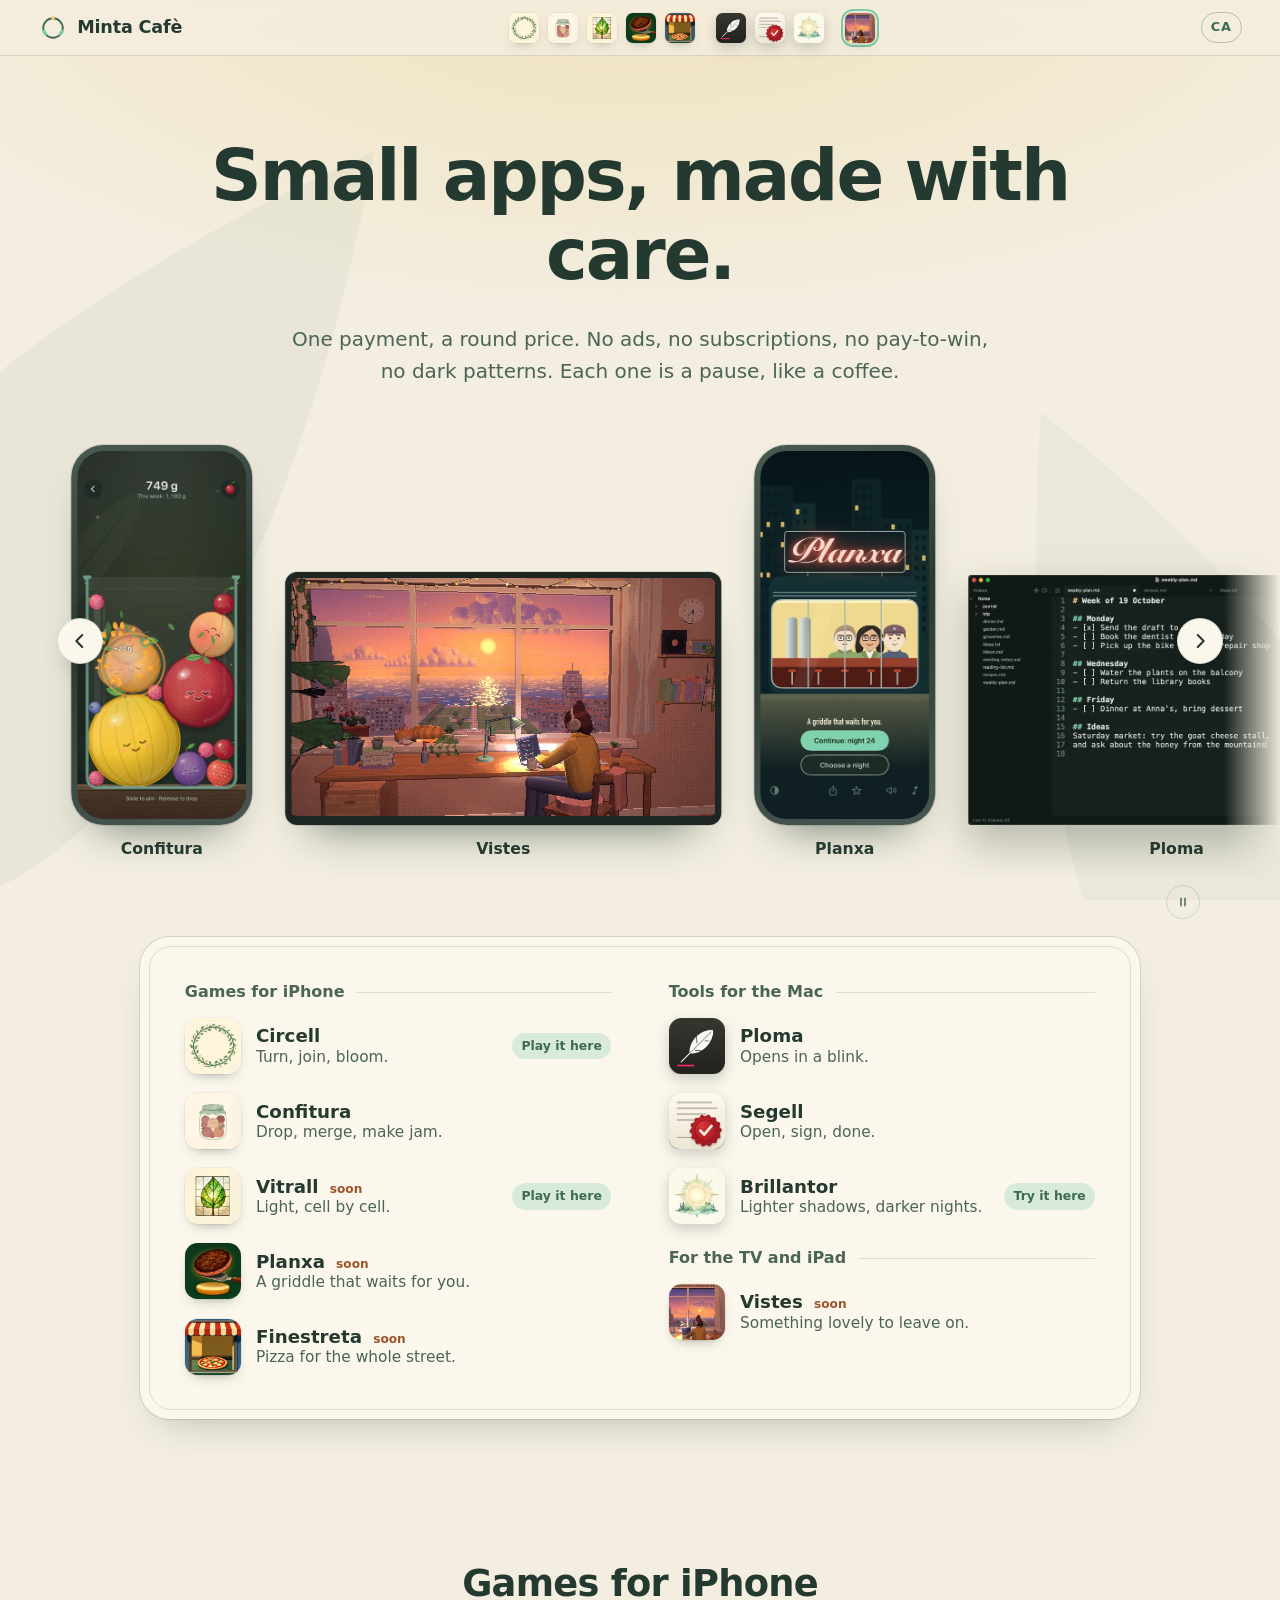
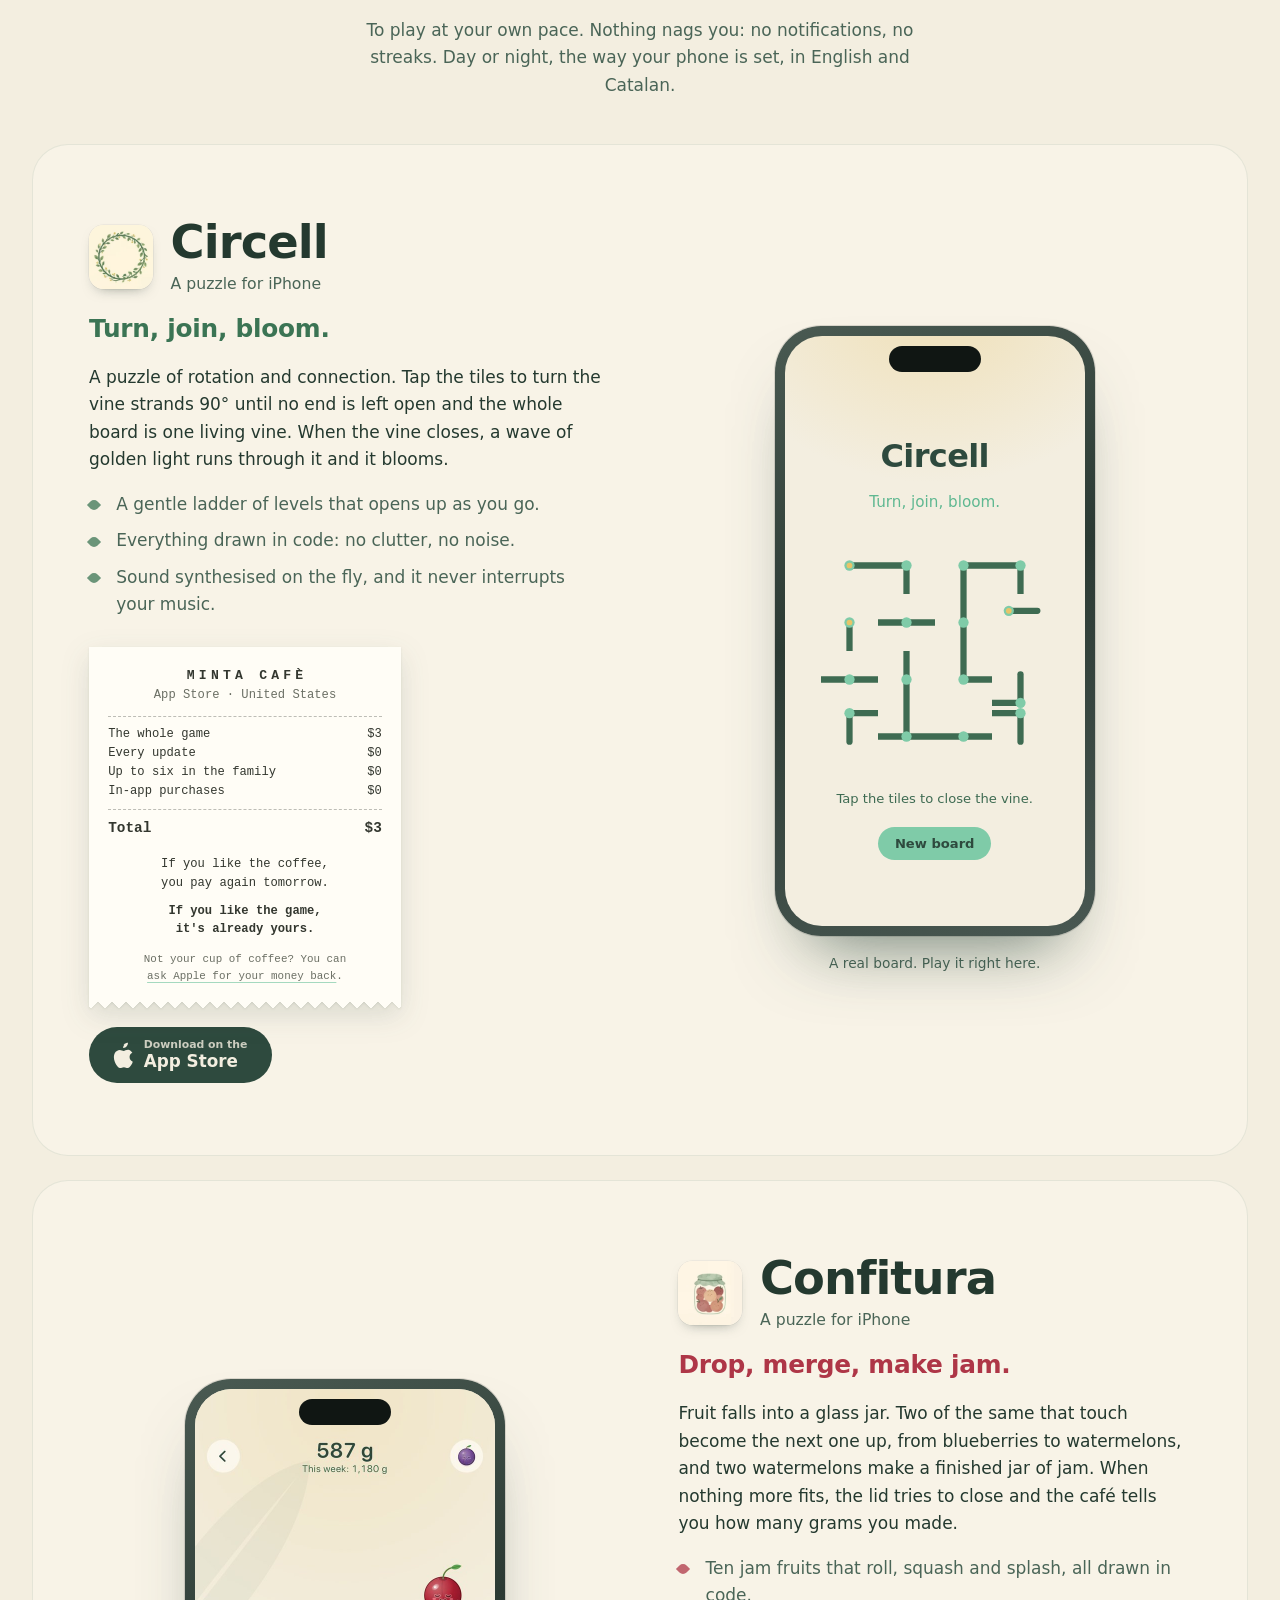
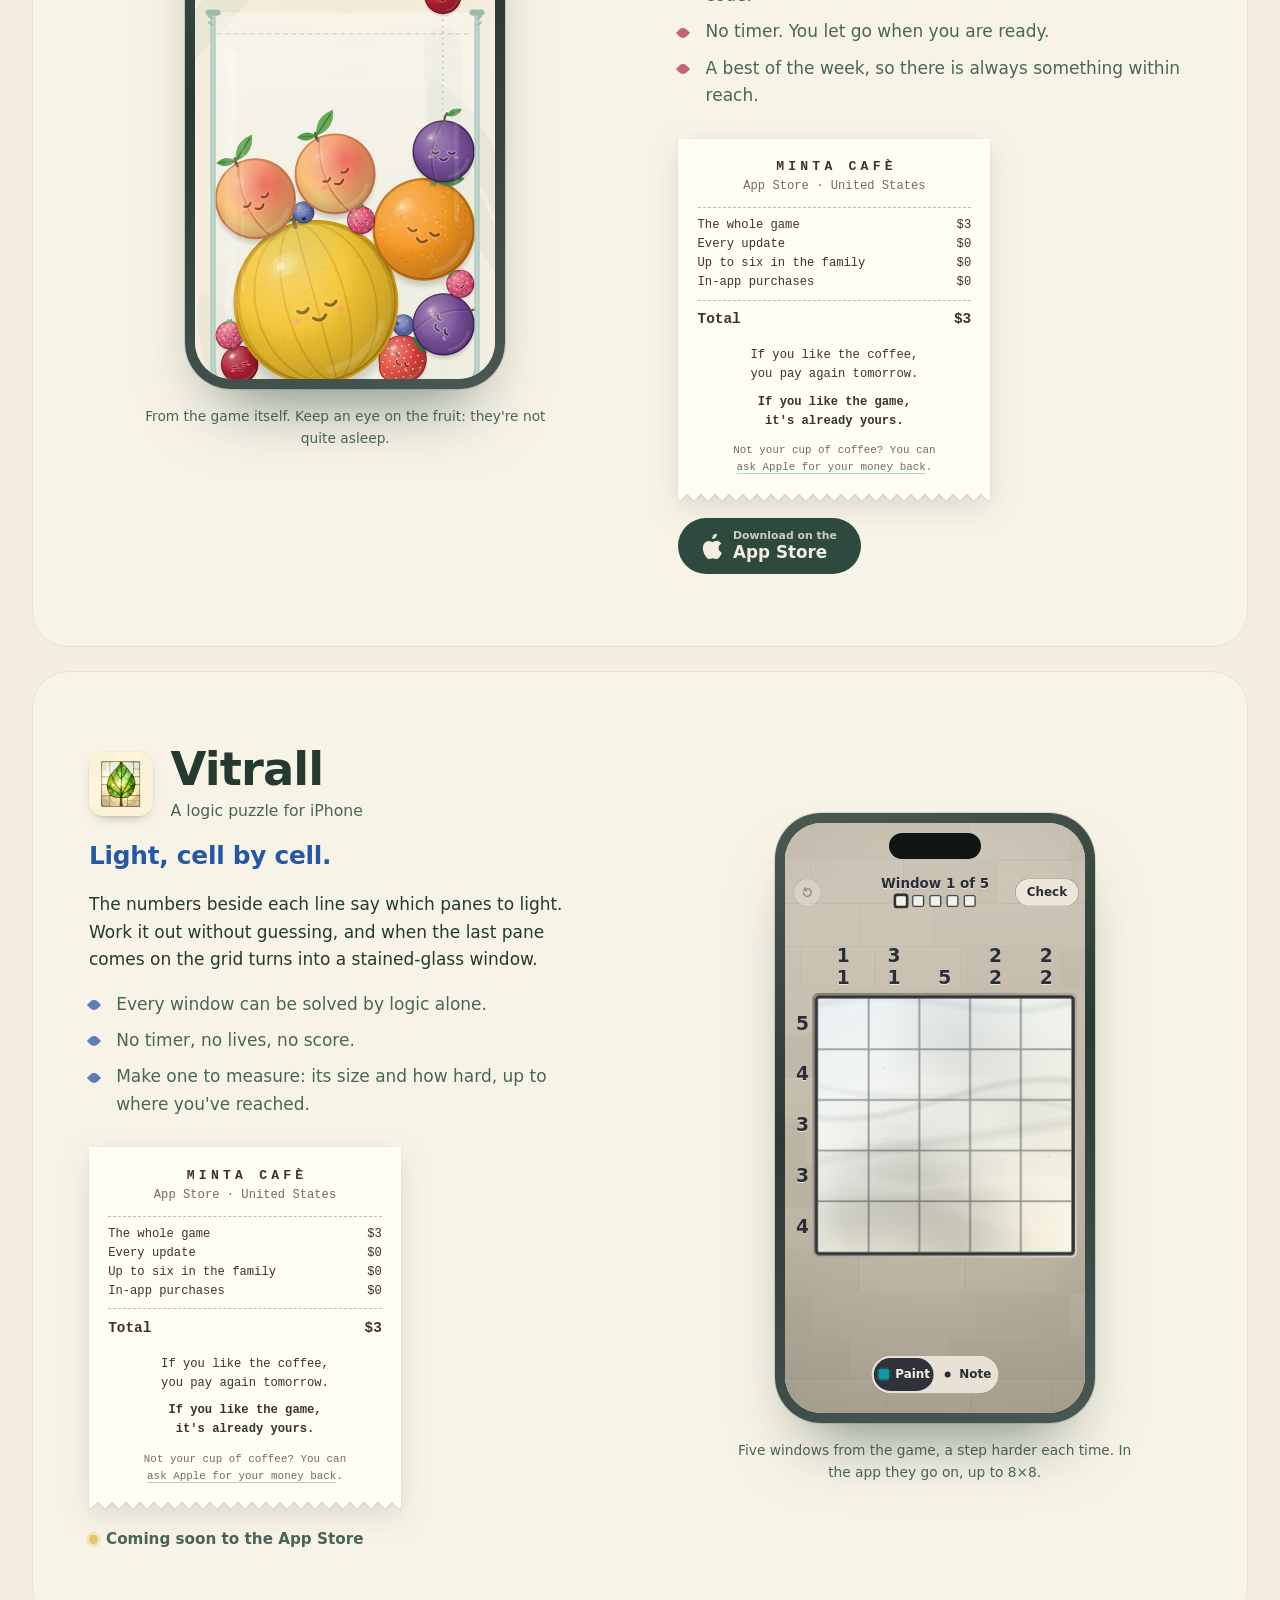
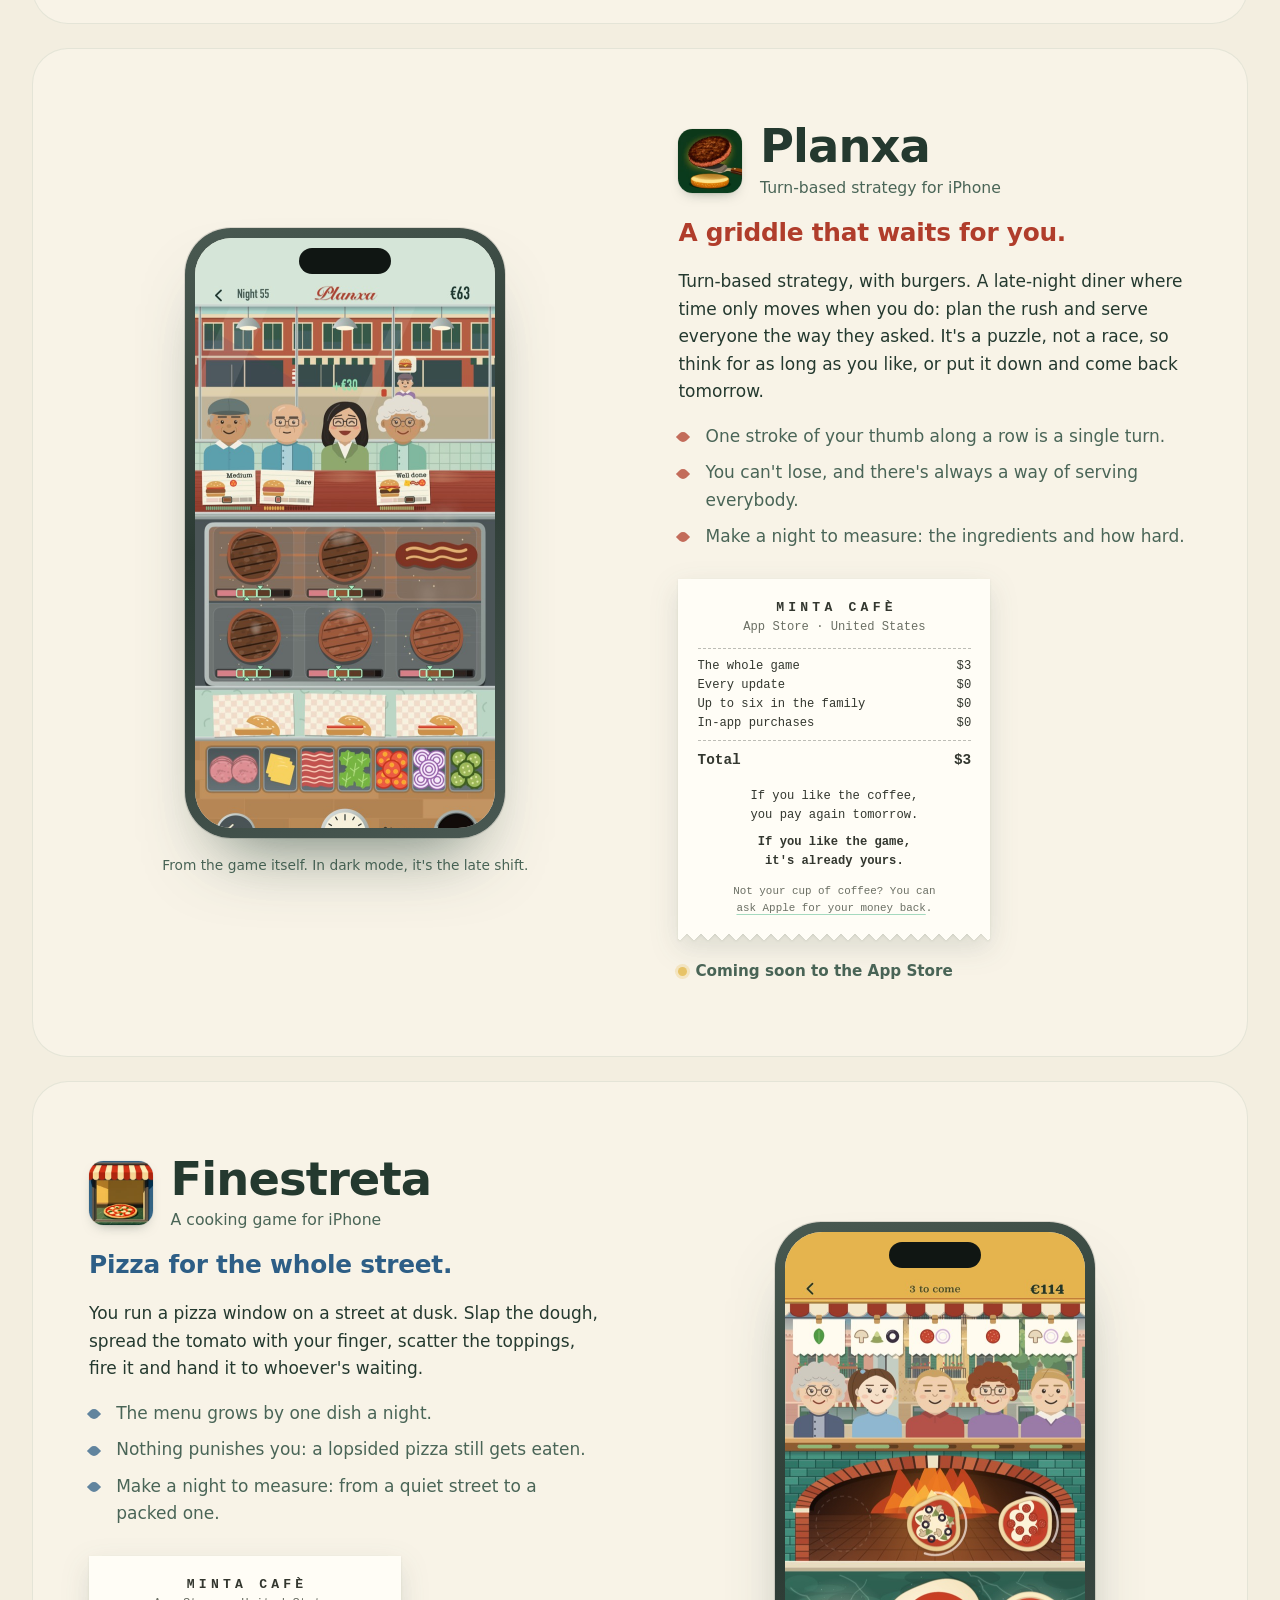
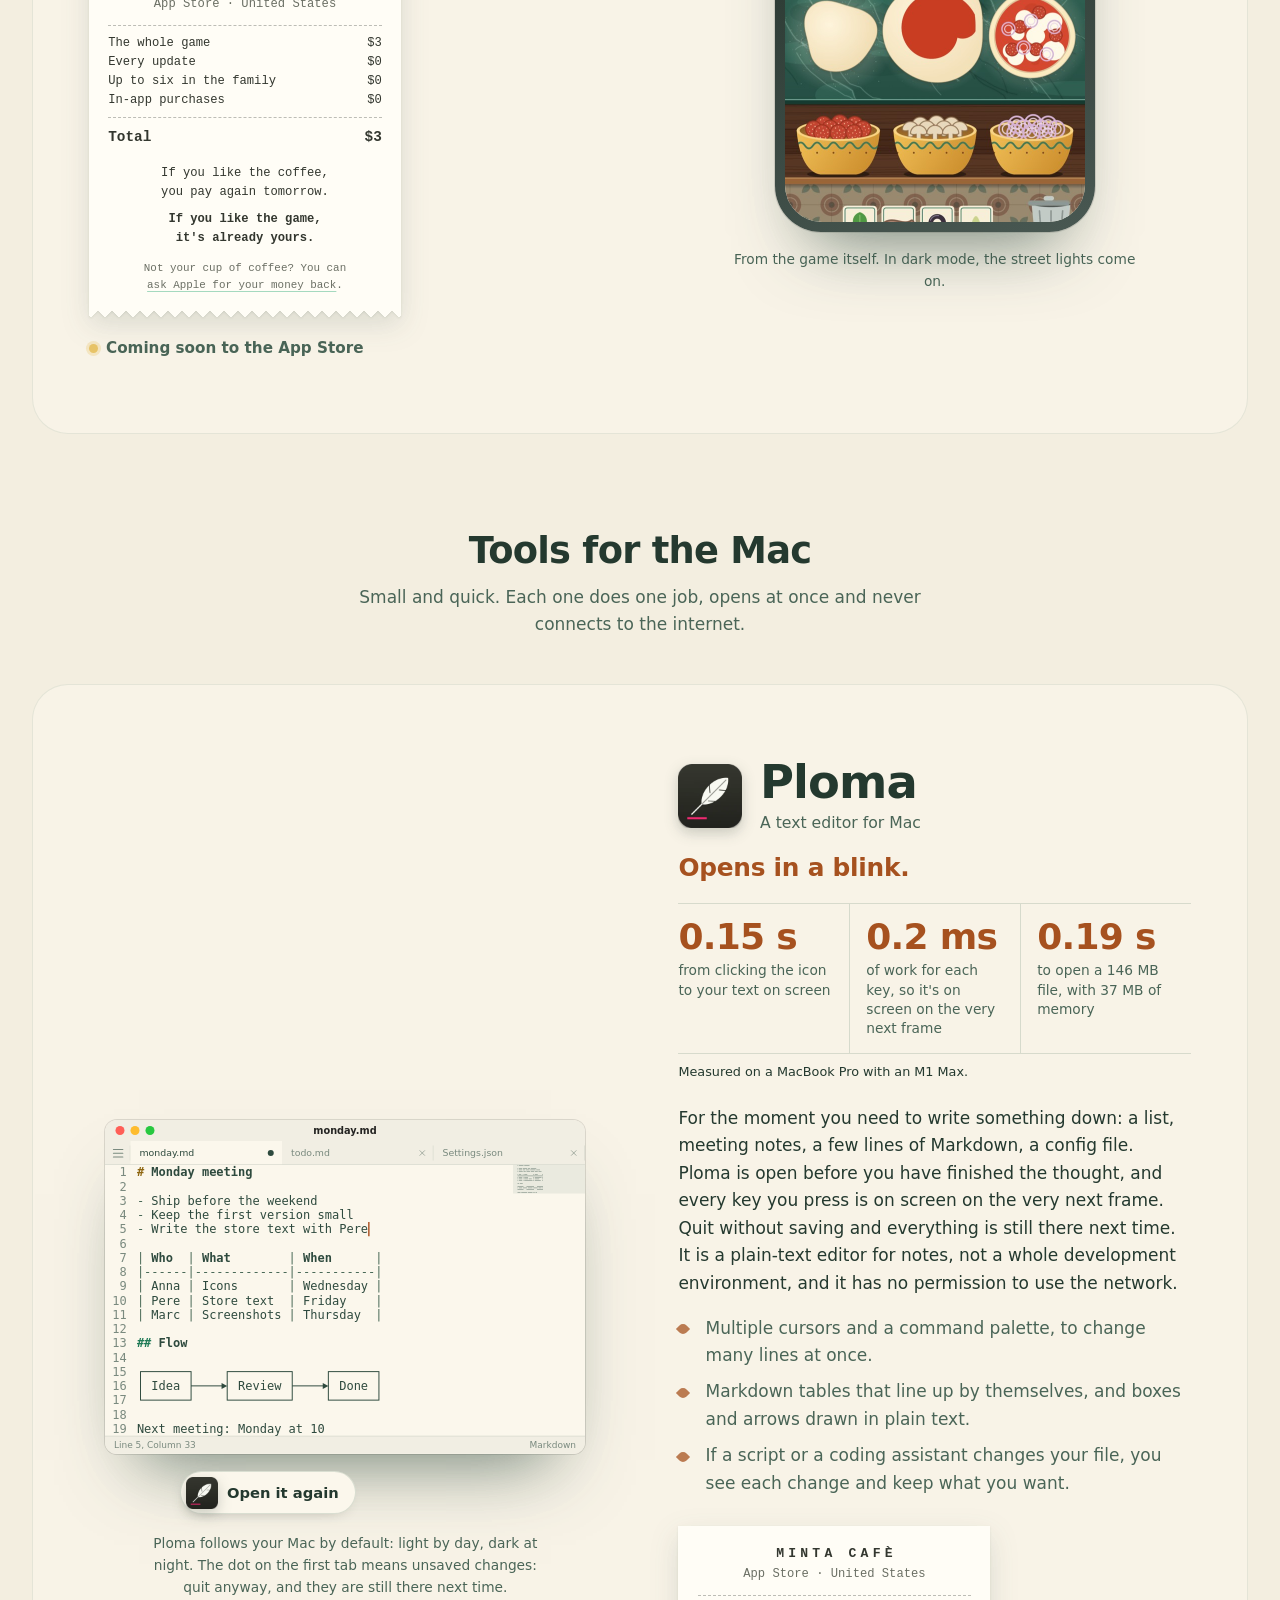
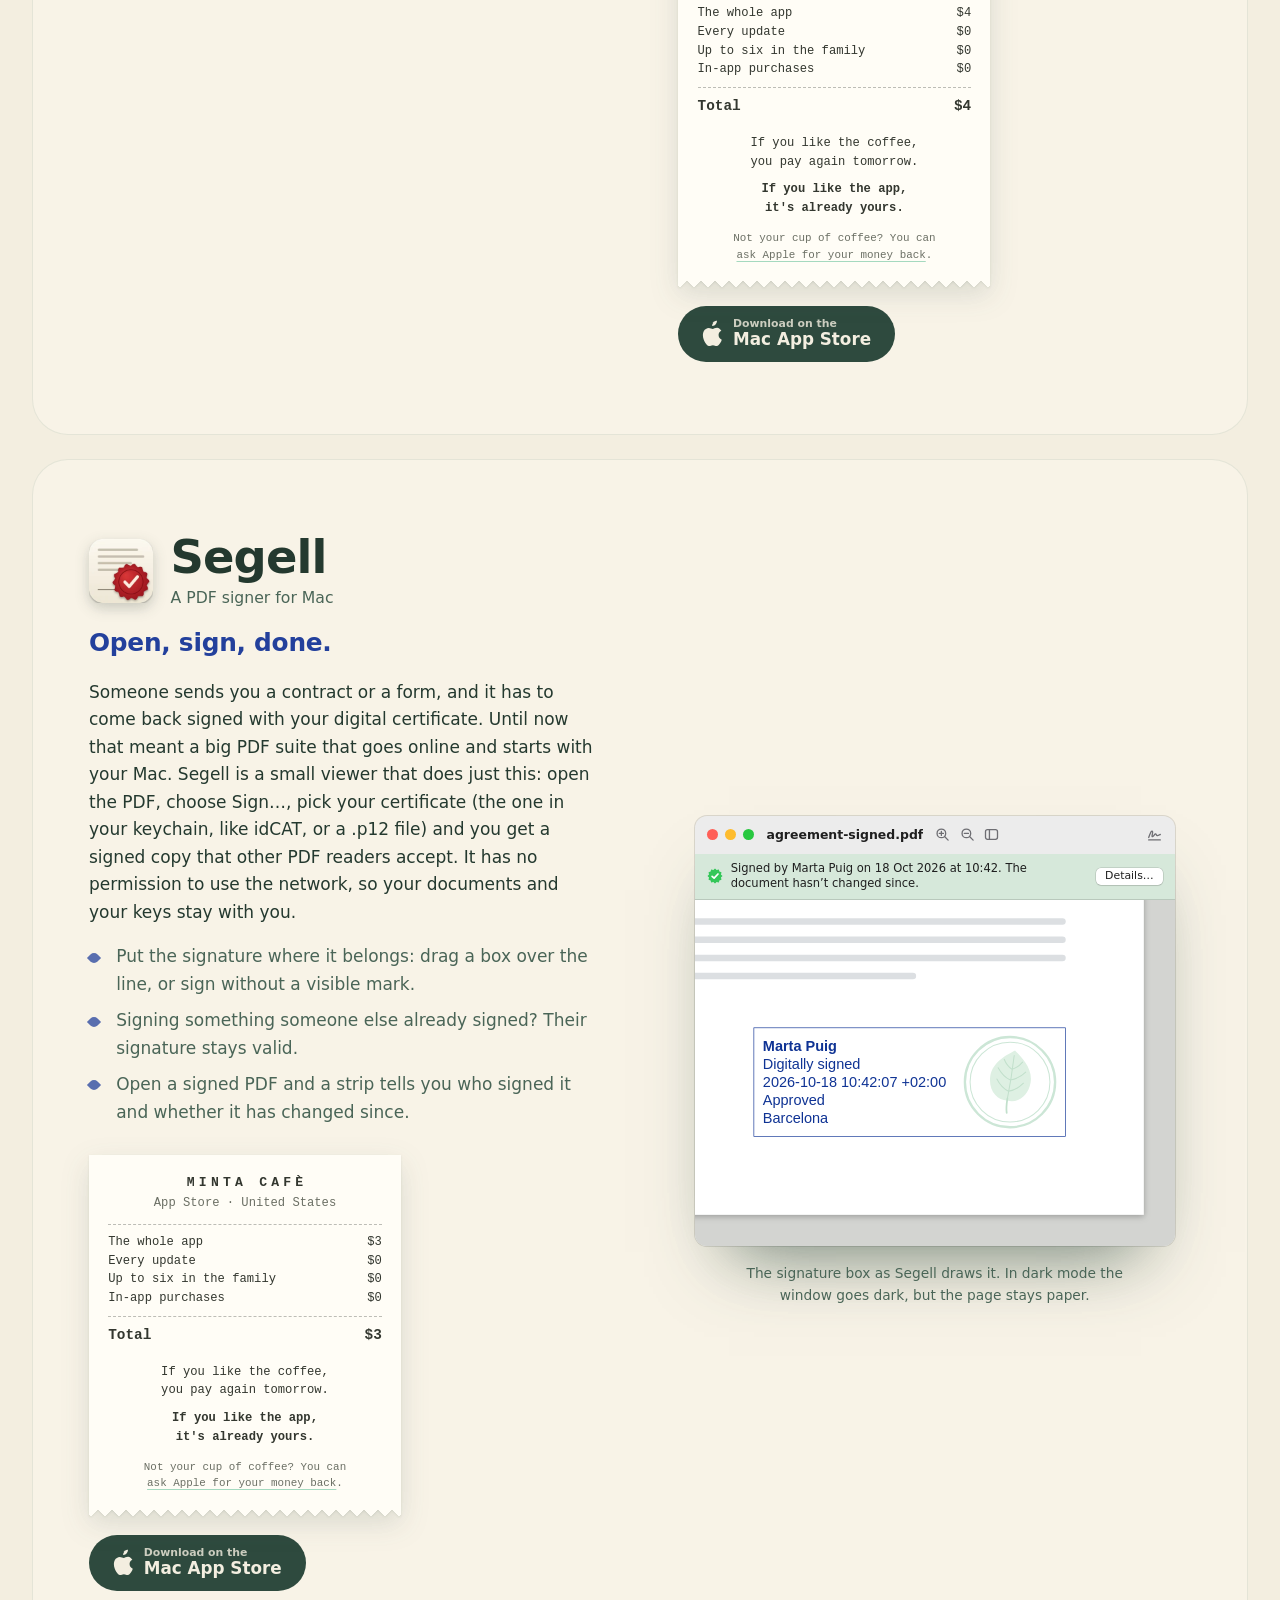
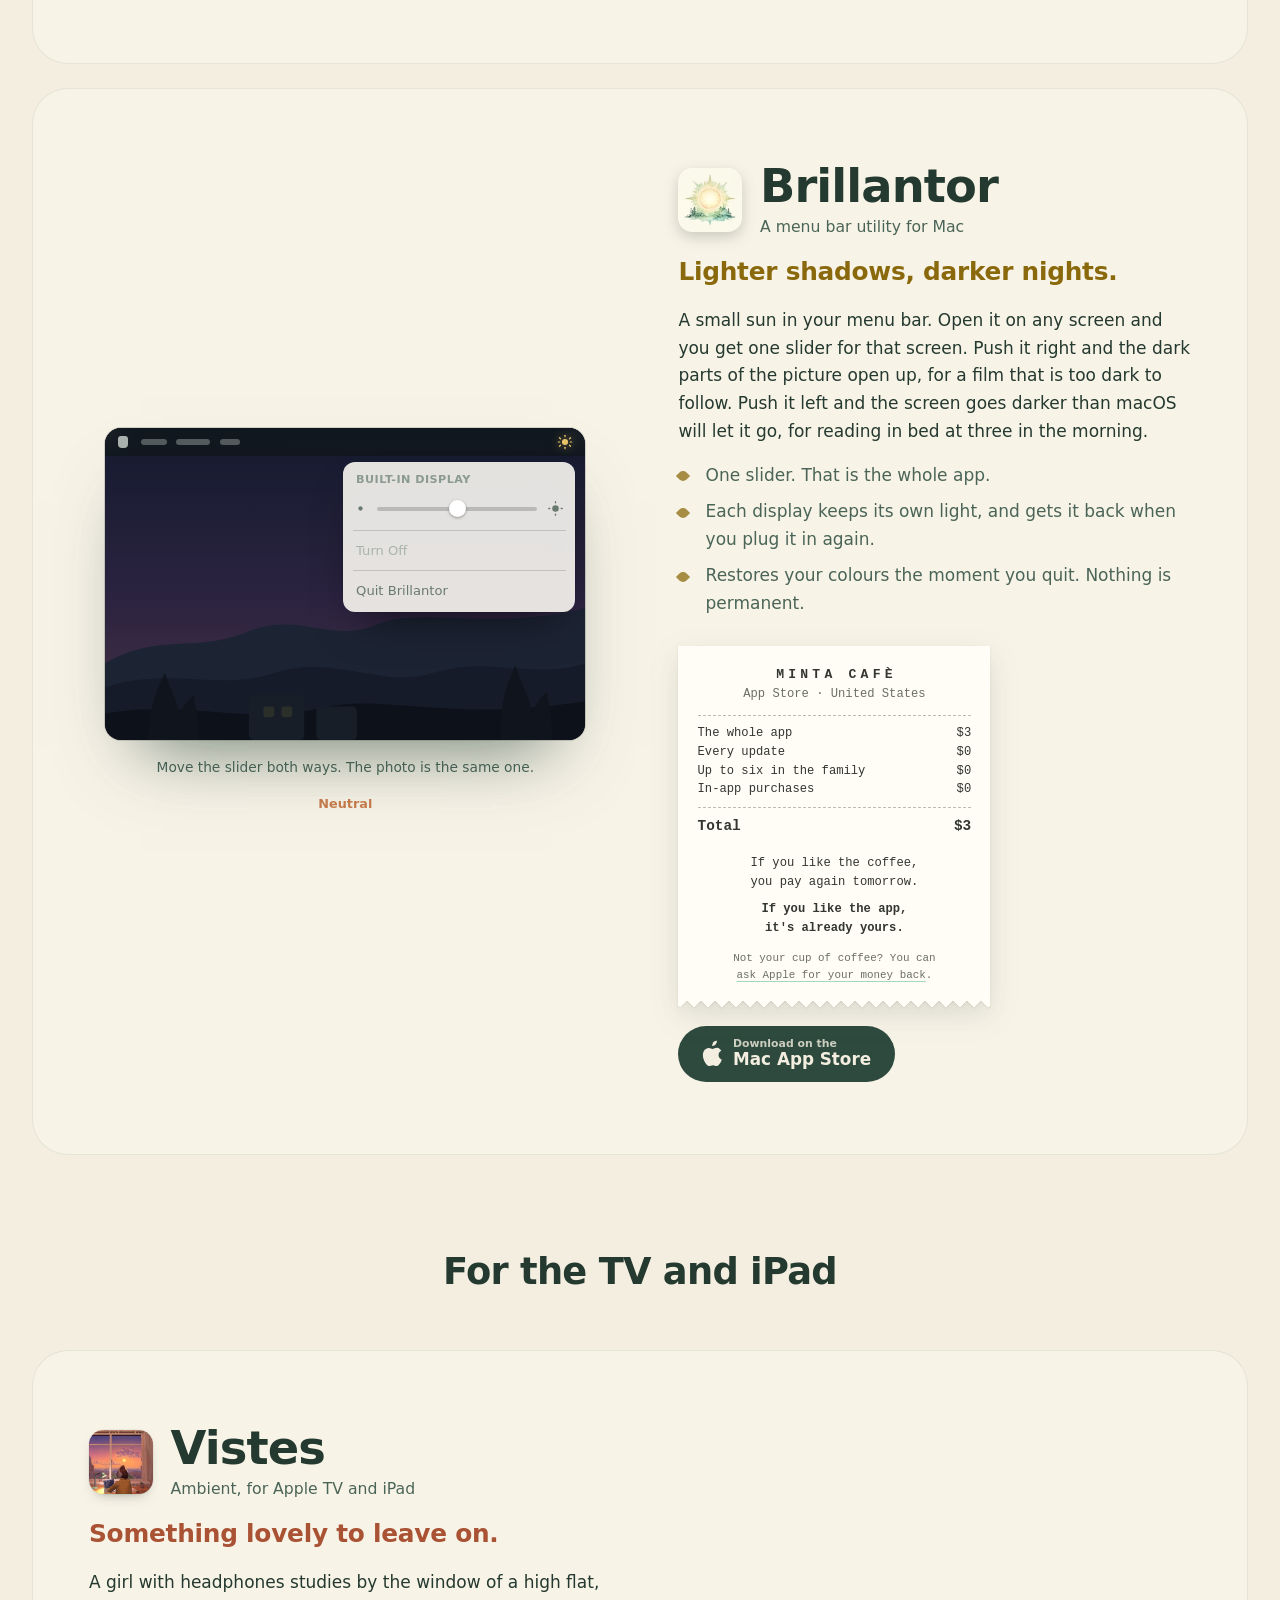
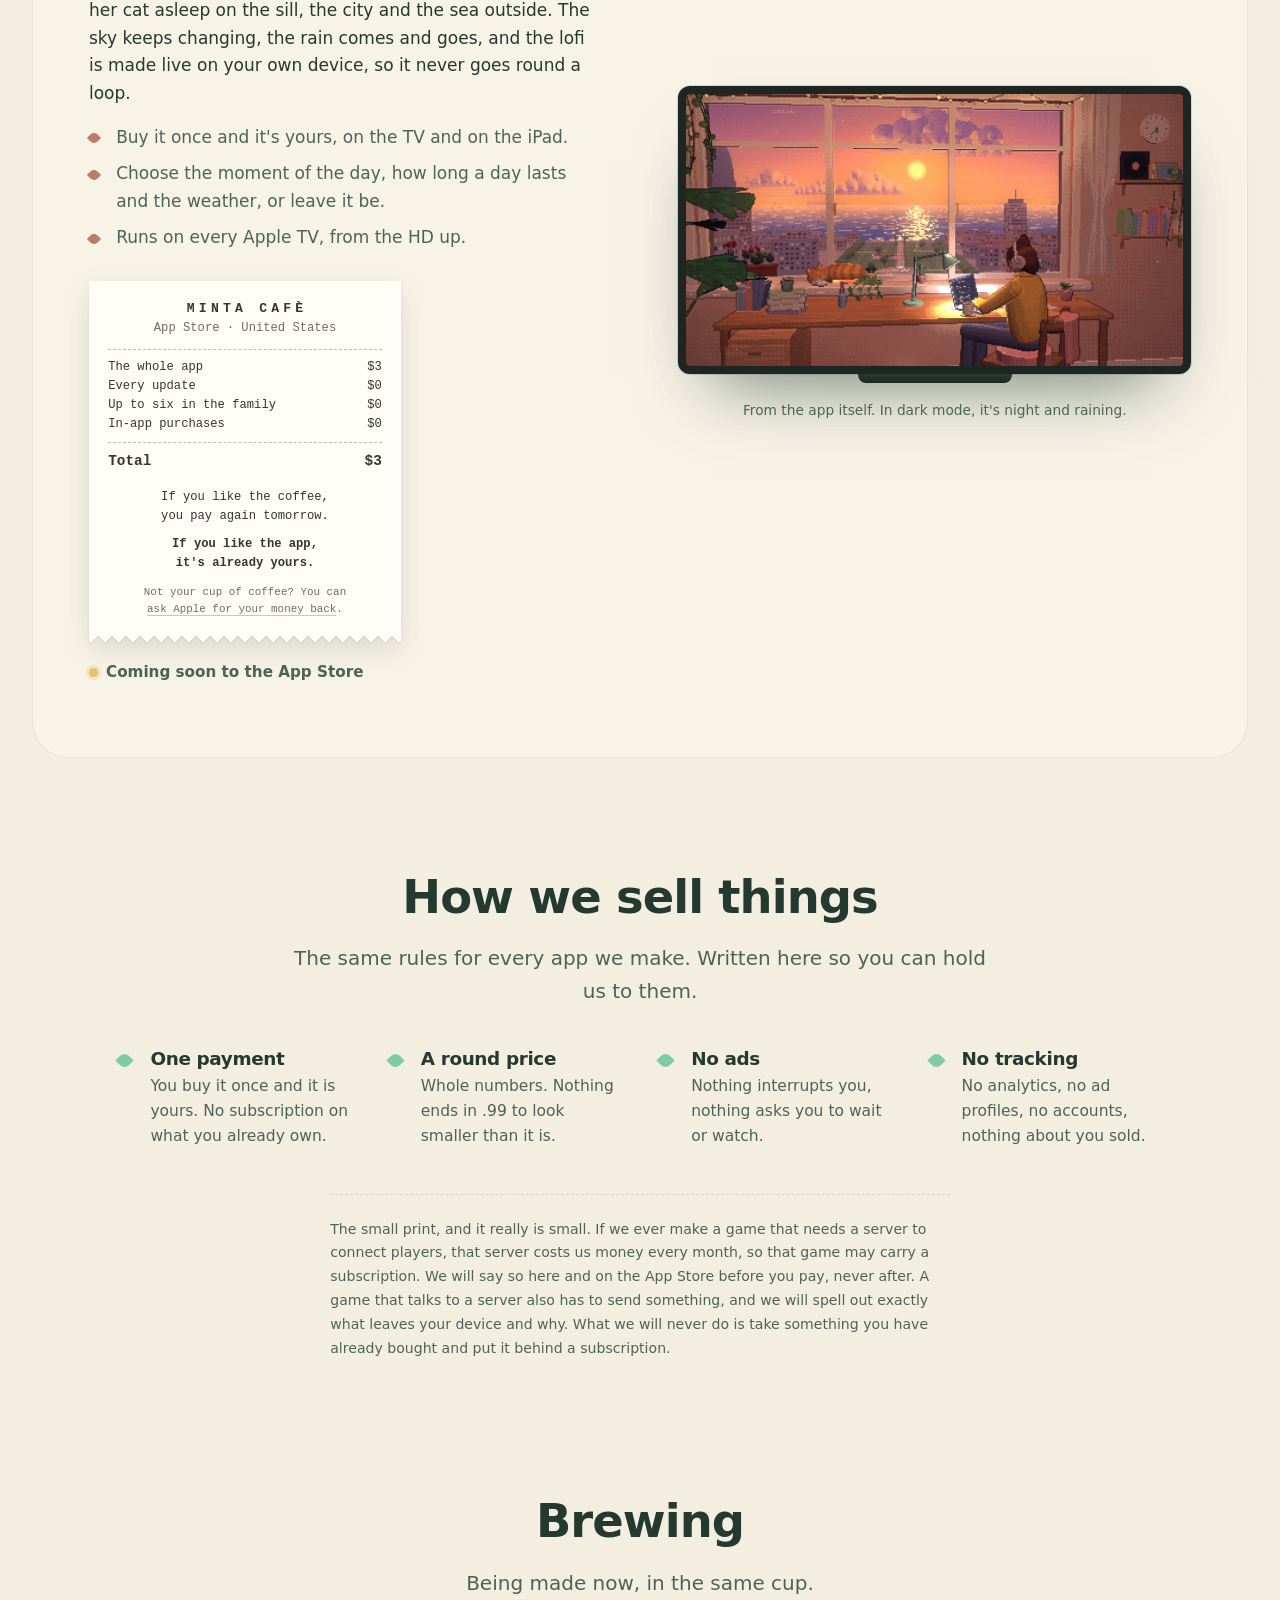
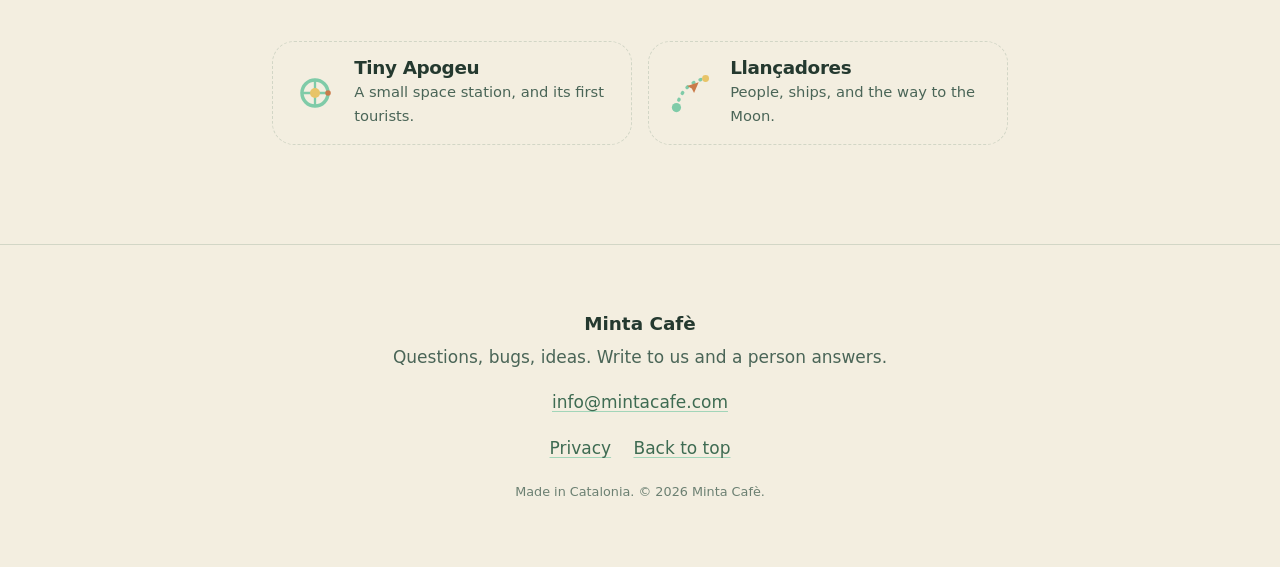
==== commit 02229ef5: "El tiquet: al costat de cada botó, el que pagues i el que no, amb el preu de la teva botiga Un tique" ====
--- a/index.html
+++ b/index.html
@@ -214,6 +214,7 @@
         <li data-i18n="circell.f3">Sound synthesised on the fly, and it never interrupts your music.</li>
       </ul>
       <div class="store" data-store="circell">
+        <div class="receipt" data-receipt="game" hidden></div>
         <a class="btn btn--store" href="#" data-store-link>
           <svg viewBox="1.8 1 20.4 26" aria-hidden="true" class="btn__glyph"><path d="M12 3.5c1.4-1.6 3.4-2 4.3-2 .1 1.3-.4 2.6-1.2 3.5-.8 1-2.1 1.8-3.4 1.7-.2-1.3.4-2.6 1.3-3.2Zm4.6 5c-1.9-.1-3.5 1.1-4.4 1.1-.9 0-2.3-1-3.8-1-2 .1-3.8 1.2-4.8 3-2 3.5-.5 8.8 1.5 11.7 1 1.4 2.1 3 3.6 2.9 1.4-.1 2-.9 3.7-.9 1.7 0 2.2.9 3.7.9 1.5 0 2.5-1.4 3.4-2.9.7-1 1.2-2.1 1.5-3.3-3.9-1.5-4.2-6.9-.4-8.6-.9-1.4-2.5-2.7-4-2.9Z"/></svg>
           <span class="btn__stack"><small data-i18n="store.pre.ios">Download on the</small><strong>App Store</strong></span>
@@ -255,6 +256,7 @@
         <li data-i18n="confitura.f3">A best of the week, so there is always something within reach.</li>
       </ul>
       <div class="store" data-store="confitura">
+        <div class="receipt" data-receipt="game" hidden></div>
         <a class="btn btn--store" href="#" data-store-link>
           <svg viewBox="1.8 1 20.4 26" aria-hidden="true" class="btn__glyph"><path d="M12 3.5c1.4-1.6 3.4-2 4.3-2 .1 1.3-.4 2.6-1.2 3.5-.8 1-2.1 1.8-3.4 1.7-.2-1.3.4-2.6 1.3-3.2Zm4.6 5c-1.9-.1-3.5 1.1-4.4 1.1-.9 0-2.3-1-3.8-1-2 .1-3.8 1.2-4.8 3-2 3.5-.5 8.8 1.5 11.7 1 1.4 2.1 3 3.6 2.9 1.4-.1 2-.9 3.7-.9 1.7 0 2.2.9 3.7.9 1.5 0 2.5-1.4 3.4-2.9.7-1 1.2-2.1 1.5-3.3-3.9-1.5-4.2-6.9-.4-8.6-.9-1.4-2.5-2.7-4-2.9Z"/></svg>
           <span class="btn__stack"><small data-i18n="store.pre.ios">Download on the</small><strong>App Store</strong></span>
@@ -298,6 +300,7 @@
         <li data-i18n="vitrall.f3">Make one to measure: its size and how hard, up to where you've reached.</li>
       </ul>
       <div class="store" data-store="vitrall">
+        <div class="receipt" data-receipt="game" hidden></div>
         <a class="btn btn--store" href="#" data-store-link>
           <svg viewBox="1.8 1 20.4 26" aria-hidden="true" class="btn__glyph"><path d="M12 3.5c1.4-1.6 3.4-2 4.3-2 .1 1.3-.4 2.6-1.2 3.5-.8 1-2.1 1.8-3.4 1.7-.2-1.3.4-2.6 1.3-3.2Zm4.6 5c-1.9-.1-3.5 1.1-4.4 1.1-.9 0-2.3-1-3.8-1-2 .1-3.8 1.2-4.8 3-2 3.5-.5 8.8 1.5 11.7 1 1.4 2.1 3 3.6 2.9 1.4-.1 2-.9 3.7-.9 1.7 0 2.2.9 3.7.9 1.5 0 2.5-1.4 3.4-2.9.7-1 1.2-2.1 1.5-3.3-3.9-1.5-4.2-6.9-.4-8.6-.9-1.4-2.5-2.7-4-2.9Z"/></svg>
           <span class="btn__stack"><small data-i18n="store.pre.ios">Download on the</small><strong>App Store</strong></span>
@@ -339,6 +342,7 @@
         <li data-i18n="planxa.f3">Make a night to measure: the ingredients and how hard.</li>
       </ul>
       <div class="store" data-store="planxa">
+        <div class="receipt" data-receipt="game" hidden></div>
         <a class="btn btn--store" href="#" data-store-link>
           <svg viewBox="1.8 1 20.4 26" aria-hidden="true" class="btn__glyph"><path d="M12 3.5c1.4-1.6 3.4-2 4.3-2 .1 1.3-.4 2.6-1.2 3.5-.8 1-2.1 1.8-3.4 1.7-.2-1.3.4-2.6 1.3-3.2Zm4.6 5c-1.9-.1-3.5 1.1-4.4 1.1-.9 0-2.3-1-3.8-1-2 .1-3.8 1.2-4.8 3-2 3.5-.5 8.8 1.5 11.7 1 1.4 2.1 3 3.6 2.9 1.4-.1 2-.9 3.7-.9 1.7 0 2.2.9 3.7.9 1.5 0 2.5-1.4 3.4-2.9.7-1 1.2-2.1 1.5-3.3-3.9-1.5-4.2-6.9-.4-8.6-.9-1.4-2.5-2.7-4-2.9Z"/></svg>
           <span class="btn__stack"><small data-i18n="store.pre.ios">Download on the</small><strong>App Store</strong></span>
@@ -380,6 +384,7 @@
         <li data-i18n="finestreta.f3">Make a night to measure: from a quiet street to a packed one.</li>
       </ul>
       <div class="store" data-store="finestreta">
+        <div class="receipt" data-receipt="game" hidden></div>
         <a class="btn btn--store" href="#" data-store-link>
           <svg viewBox="1.8 1 20.4 26" aria-hidden="true" class="btn__glyph"><path d="M12 3.5c1.4-1.6 3.4-2 4.3-2 .1 1.3-.4 2.6-1.2 3.5-.8 1-2.1 1.8-3.4 1.7-.2-1.3.4-2.6 1.3-3.2Zm4.6 5c-1.9-.1-3.5 1.1-4.4 1.1-.9 0-2.3-1-3.8-1-2 .1-3.8 1.2-4.8 3-2 3.5-.5 8.8 1.5 11.7 1 1.4 2.1 3 3.6 2.9 1.4-.1 2-.9 3.7-.9 1.7 0 2.2.9 3.7.9 1.5 0 2.5-1.4 3.4-2.9.7-1 1.2-2.1 1.5-3.3-3.9-1.5-4.2-6.9-.4-8.6-.9-1.4-2.5-2.7-4-2.9Z"/></svg>
           <span class="btn__stack"><small data-i18n="store.pre.ios">Download on the</small><strong>App Store</strong></span>
@@ -625,6 +630,7 @@
         <li data-i18n="ploma.f3">If a script or a coding assistant changes your file, you see each change and keep what you want.</li>
       </ul>
       <div class="store" data-store="ploma">
+        <div class="receipt" data-receipt="app" hidden></div>
         <a class="btn btn--store" href="#" data-store-link>
           <svg viewBox="1.8 1 20.4 26" aria-hidden="true" class="btn__glyph"><path d="M12 3.5c1.4-1.6 3.4-2 4.3-2 .1 1.3-.4 2.6-1.2 3.5-.8 1-2.1 1.8-3.4 1.7-.2-1.3.4-2.6 1.3-3.2Zm4.6 5c-1.9-.1-3.5 1.1-4.4 1.1-.9 0-2.3-1-3.8-1-2 .1-3.8 1.2-4.8 3-2 3.5-.5 8.8 1.5 11.7 1 1.4 2.1 3 3.6 2.9 1.4-.1 2-.9 3.7-.9 1.7 0 2.2.9 3.7.9 1.5 0 2.5-1.4 3.4-2.9.7-1 1.2-2.1 1.5-3.3-3.9-1.5-4.2-6.9-.4-8.6-.9-1.4-2.5-2.7-4-2.9Z"/></svg>
           <span class="btn__stack"><small data-i18n="store.pre.mac">Download on the</small><strong>Mac App Store</strong></span>
@@ -718,6 +724,7 @@
         <li data-i18n="segell.f3">Open a signed PDF and a strip tells you who signed it and whether it has changed since.</li>
       </ul>
       <div class="store" data-store="segell">
+        <div class="receipt" data-receipt="app" hidden></div>
         <a class="btn btn--store" href="#" data-store-link>
           <svg viewBox="1.8 1 20.4 26" aria-hidden="true" class="btn__glyph"><path d="M12 3.5c1.4-1.6 3.4-2 4.3-2 .1 1.3-.4 2.6-1.2 3.5-.8 1-2.1 1.8-3.4 1.7-.2-1.3.4-2.6 1.3-3.2Zm4.6 5c-1.9-.1-3.5 1.1-4.4 1.1-.9 0-2.3-1-3.8-1-2 .1-3.8 1.2-4.8 3-2 3.5-.5 8.8 1.5 11.7 1 1.4 2.1 3 3.6 2.9 1.4-.1 2-.9 3.7-.9 1.7 0 2.2.9 3.7.9 1.5 0 2.5-1.4 3.4-2.9.7-1 1.2-2.1 1.5-3.3-3.9-1.5-4.2-6.9-.4-8.6-.9-1.4-2.5-2.7-4-2.9Z"/></svg>
           <span class="btn__stack"><small data-i18n="store.pre.mac">Download on the</small><strong>Mac App Store</strong></span>
@@ -813,6 +820,7 @@
         <li data-i18n="brillantor.f4">Restores your colours the moment you quit. Nothing is permanent.</li>
       </ul>
       <div class="store" data-store="brillantor">
+        <div class="receipt" data-receipt="app" hidden></div>
         <a class="btn btn--store" href="#" data-store-link>
           <svg viewBox="1.8 1 20.4 26" aria-hidden="true" class="btn__glyph"><path d="M12 3.5c1.4-1.6 3.4-2 4.3-2 .1 1.3-.4 2.6-1.2 3.5-.8 1-2.1 1.8-3.4 1.7-.2-1.3.4-2.6 1.3-3.2Zm4.6 5c-1.9-.1-3.5 1.1-4.4 1.1-.9 0-2.3-1-3.8-1-2 .1-3.8 1.2-4.8 3-2 3.5-.5 8.8 1.5 11.7 1 1.4 2.1 3 3.6 2.9 1.4-.1 2-.9 3.7-.9 1.7 0 2.2.9 3.7.9 1.5 0 2.5-1.4 3.4-2.9.7-1 1.2-2.1 1.5-3.3-3.9-1.5-4.2-6.9-.4-8.6-.9-1.4-2.5-2.7-4-2.9Z"/></svg>
           <span class="btn__stack"><small data-i18n="store.pre.mac">Download on the</small><strong>Mac App Store</strong></span>
@@ -859,6 +867,7 @@
         <li data-i18n="vistes.f4">Runs on every Apple TV, from the HD up.</li>
       </ul>
       <div class="store" data-store="vistes">
+        <div class="receipt" data-receipt="app" hidden></div>
         <a class="btn btn--store" href="#" data-store-link>
           <svg viewBox="1.8 1 20.4 26" aria-hidden="true" class="btn__glyph"><path d="M12 3.5c1.4-1.6 3.4-2 4.3-2 .1 1.3-.4 2.6-1.2 3.5-.8 1-2.1 1.8-3.4 1.7-.2-1.3.4-2.6 1.3-3.2Zm4.6 5c-1.9-.1-3.5 1.1-4.4 1.1-.9 0-2.3-1-3.8-1-2 .1-3.8 1.2-4.8 3-2 3.5-.5 8.8 1.5 11.7 1 1.4 2.1 3 3.6 2.9 1.4-.1 2-.9 3.7-.9 1.7 0 2.2.9 3.7.9 1.5 0 2.5-1.4 3.4-2.9.7-1 1.2-2.1 1.5-3.3-3.9-1.5-4.2-6.9-.4-8.6-.9-1.4-2.5-2.7-4-2.9Z"/></svg>
           <span class="btn__stack"><small data-i18n="store.pre.ios">Download on the</small><strong>App Store</strong></span>
@@ -924,6 +933,7 @@
   </div>
 </footer>
 
+<script src="assets/preus.js"></script>
 <script src="assets/app.js"></script>
 <script src="assets/vitrall.js" defer></script>
 <script src="assets/confitura-faces.js" defer></script>
--- a/assets/style.css
+++ b/assets/style.css
@@ -227,8 +227,9 @@
 .btn__stack small { font-size: .68rem; opacity: .8; }
 .btn__stack strong { font-size: 1.05rem; font-weight: 650; }
 
-/* With a link the button shows; without one, a plain line says it's coming. */
-.store { display: flex; align-items: center; gap: .9rem; flex-wrap: wrap; }
+/* With a link the button shows; without one, a plain line says it's coming.
+   The receipt comes first: you read what you pay, then you go and buy it. */
+.store { display: flex; flex-direction: column; align-items: flex-start; gap: 1.1rem; }
 .store.is-soon .btn--store { display: none; }
 .store:not(.is-soon) .soon { display: none; }
 .soon {
@@ -239,6 +240,63 @@
   content: ""; width: 9px; height: 9px; border-radius: 50%;
   background: var(--gold); box-shadow: 0 0 0 3px color-mix(in srgb, var(--gold) 30%, transparent);
 }
+
+/* ── The receipt ──────────────────────────────────────────── */
+/* A café's till roll: what you pay and what you don't. Plain paper and the
+   till's own type, no colour of the app's: it's the same café for every one.
+   The zigzag is a mask on the paper, so the shadow lives on the box around it
+   (a mask would cut a box-shadow off). */
+
+.receipt {
+  --roll:      #FFFDF6;
+  --roll-ink:  #33372F;
+  --roll-ink-2:#6B6F64;
+  --roll-rule: rgba(51, 55, 47, .32);
+  --tooth: 7px;
+  width: min(100%, 19.5rem);
+  filter: drop-shadow(0 1px 1px rgba(46, 74, 62, .10)) drop-shadow(0 10px 14px rgba(46, 74, 62, .14));
+}
+.receipt[hidden] { display: none; }
+@media (prefers-color-scheme: dark) {
+  .receipt {
+    --roll:      #24372D;
+    --roll-ink:  #E4EDE6;
+    --roll-ink-2:#A3BCAD;
+    --roll-rule: rgba(228, 237, 230, .28);
+    filter: drop-shadow(0 10px 14px rgba(0, 0, 0, .35));
+  }
+}
+.receipt__paper {
+  background: var(--roll);
+  color: var(--roll-ink);
+  padding: 1.15rem 1.2rem calc(1.1rem + var(--tooth));
+  font-family: ui-monospace, "SF Mono", Menlo, Consolas, "Liberation Mono", monospace;
+  font-size: .76rem;
+  line-height: 1.55;
+  -webkit-mask: conic-gradient(from -45deg at bottom, #0000, #000 1deg 89deg, #0000 90deg) 50% / calc(2 * var(--tooth)) 100%;
+          mask: conic-gradient(from -45deg at bottom, #0000, #000 1deg 89deg, #0000 90deg) 50% / calc(2 * var(--tooth)) 100%;
+}
+.receipt p { margin: 0; }
+.receipt__brand {
+  text-align: center; font-weight: 700; letter-spacing: .32em; text-transform: uppercase;
+  font-size: .82rem; padding-left: .32em; /* the tracking after the last letter */
+}
+.receipt__store { text-align: center; color: var(--roll-ink-2); margin-bottom: .7rem !important; }
+.receipt__lines {
+  margin: 0; padding: .5rem 0;
+  border-top: 1px dashed var(--roll-rule);
+  font-variant-numeric: tabular-nums;
+}
+.receipt__lines > div { display: flex; justify-content: space-between; gap: 1rem; }
+.receipt__lines dd { margin: 0; white-space: nowrap; }
+.receipt__lines--total { padding: .45rem 0 0; font-weight: 700; font-size: .9rem; }
+.receipt__motto { text-align: center; white-space: pre-line; margin-top: 1rem !important; }
+.receipt__motto--yours { margin-top: .55rem !important; font-weight: 700; }
+.receipt__refund {
+  text-align: center; margin-top: .75rem !important;
+  font-size: .68rem; color: var(--roll-ink-2); text-wrap: balance;
+}
+.receipt__refund a { color: inherit; }
 
 /* ── Hero: the café's menu ────────────────────────────────── */
 
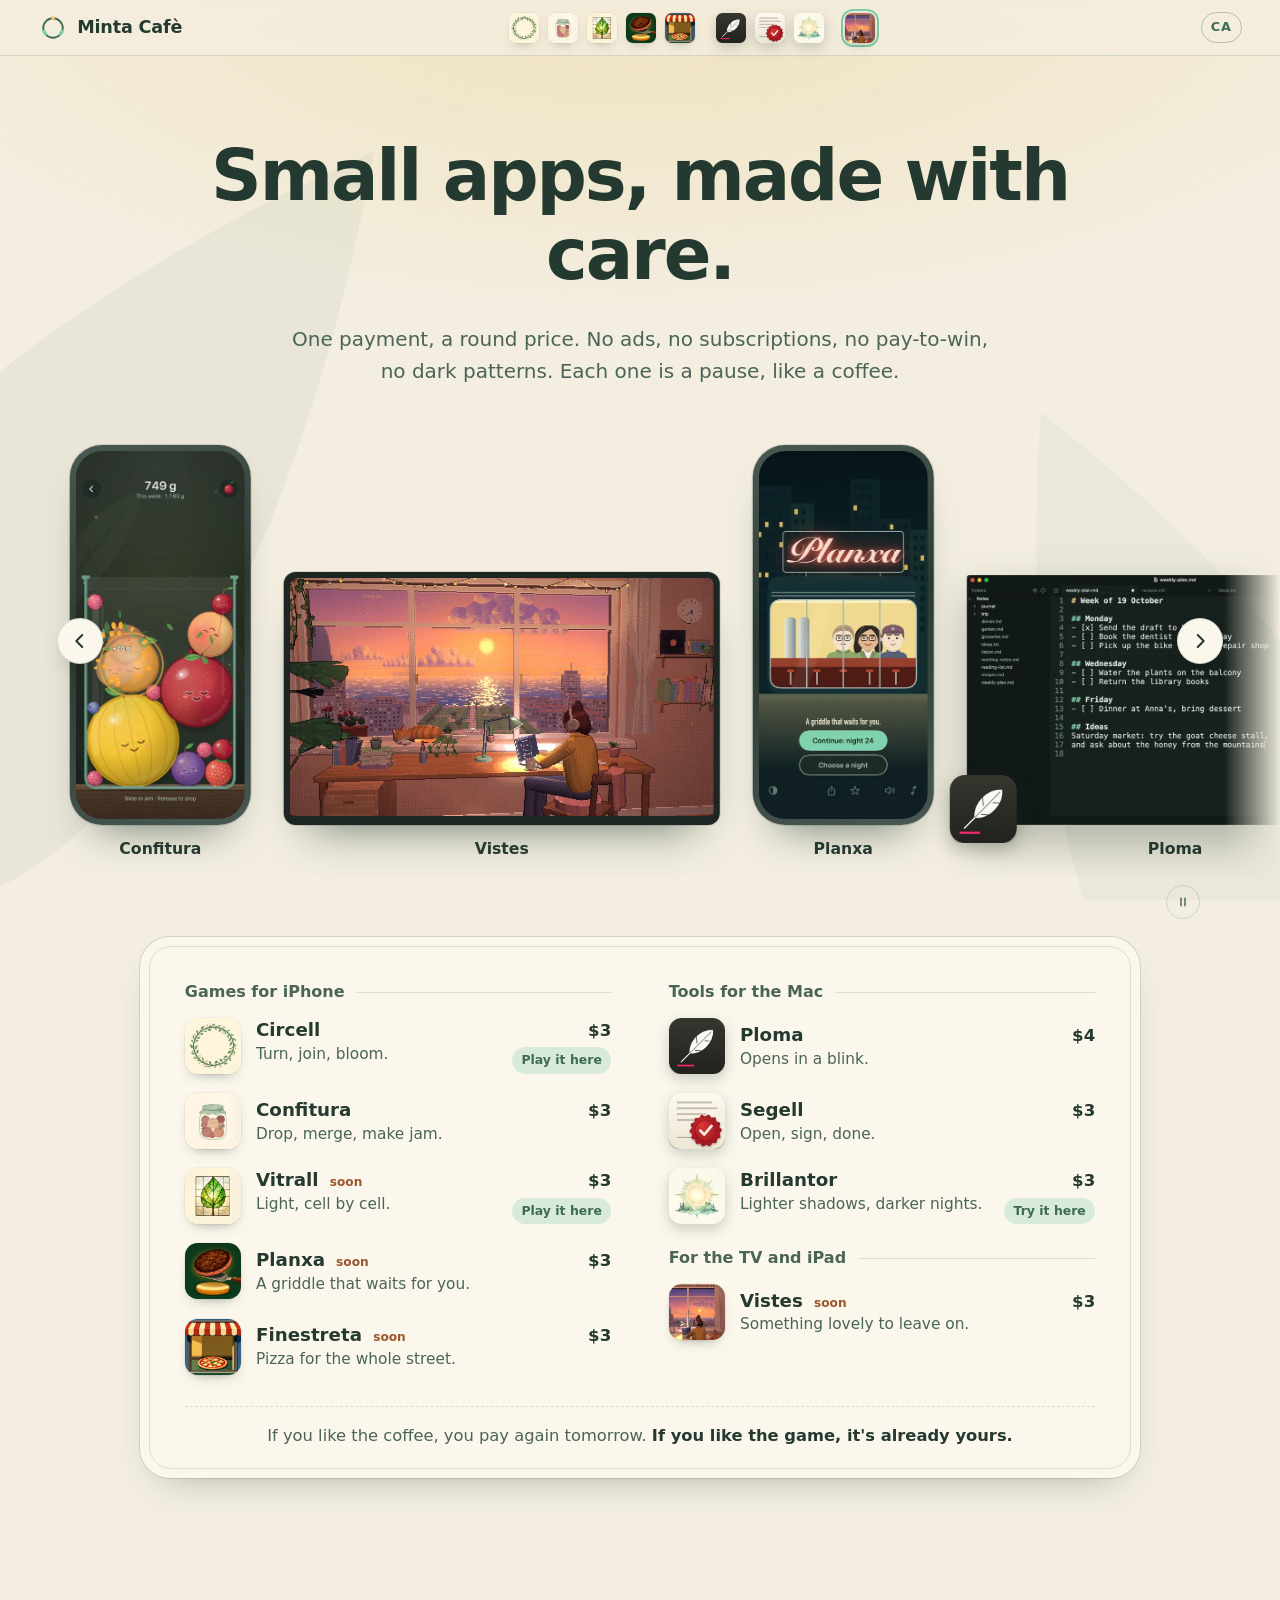
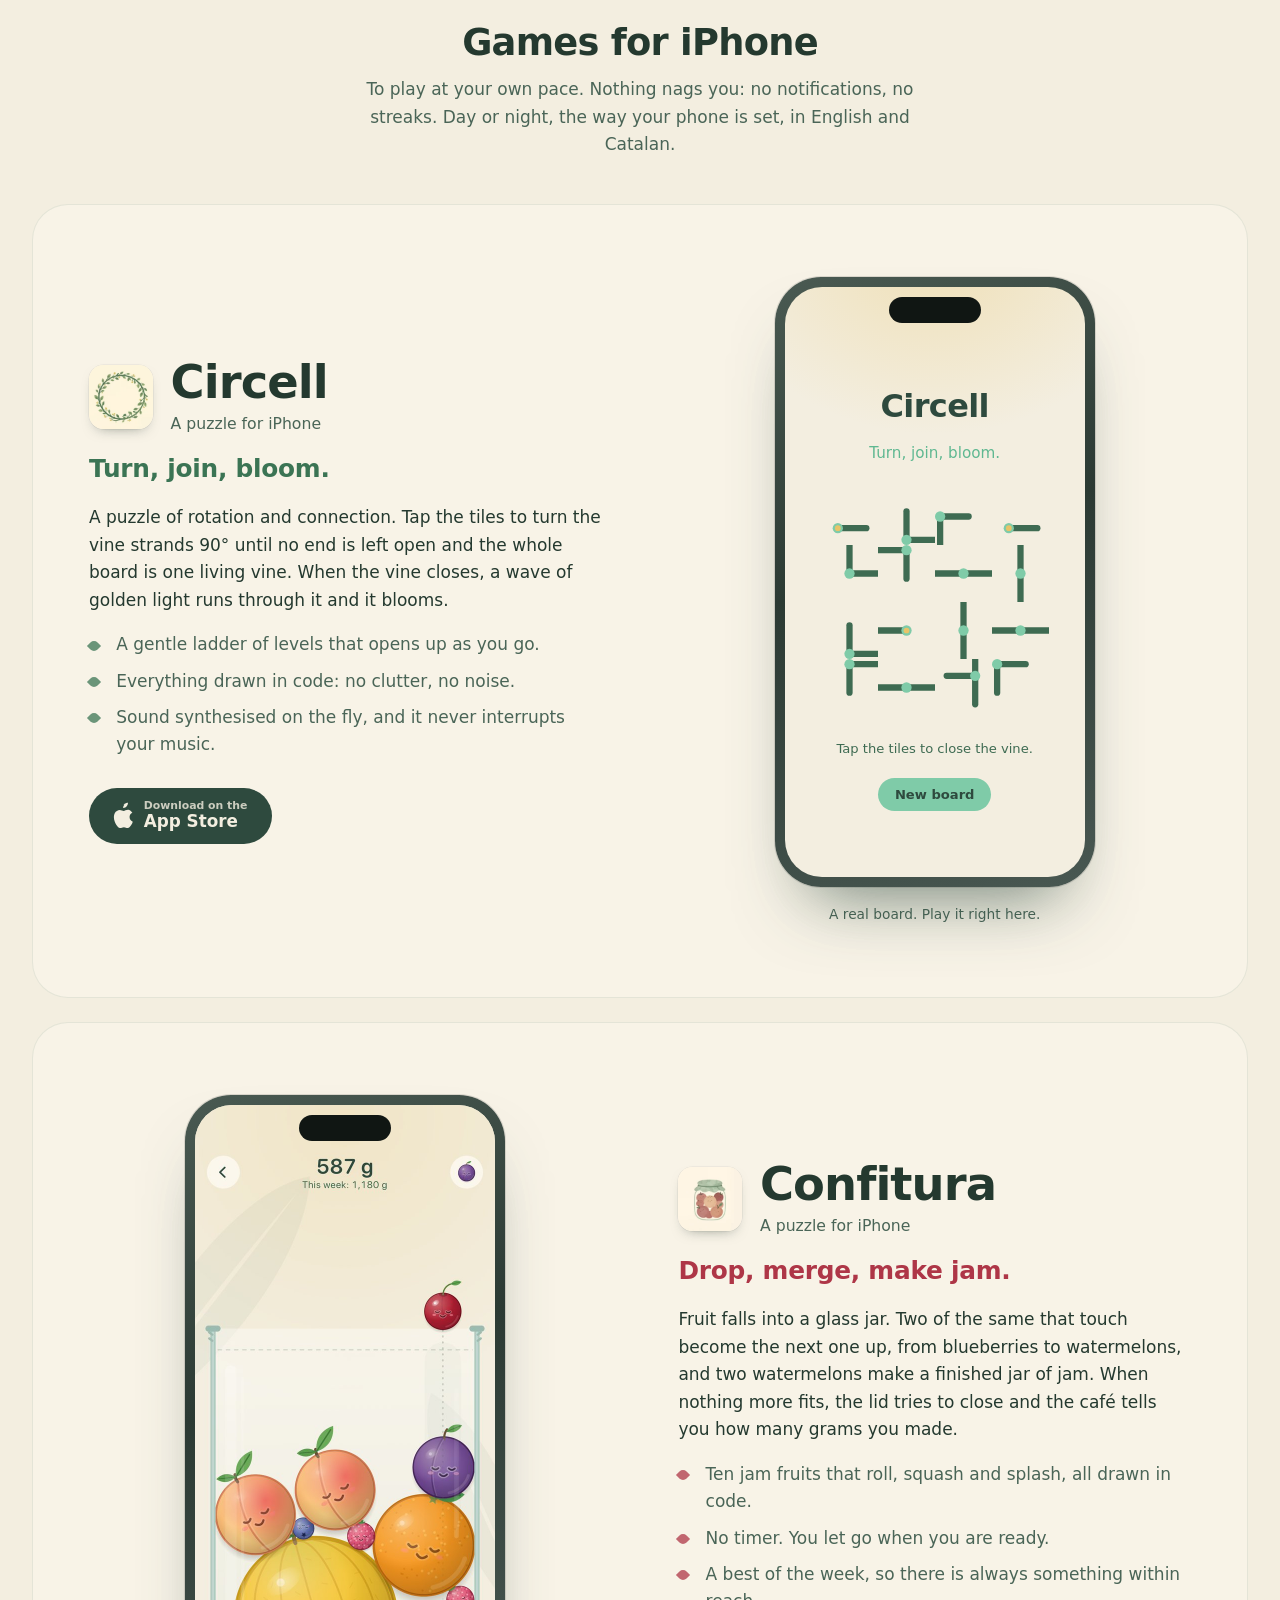
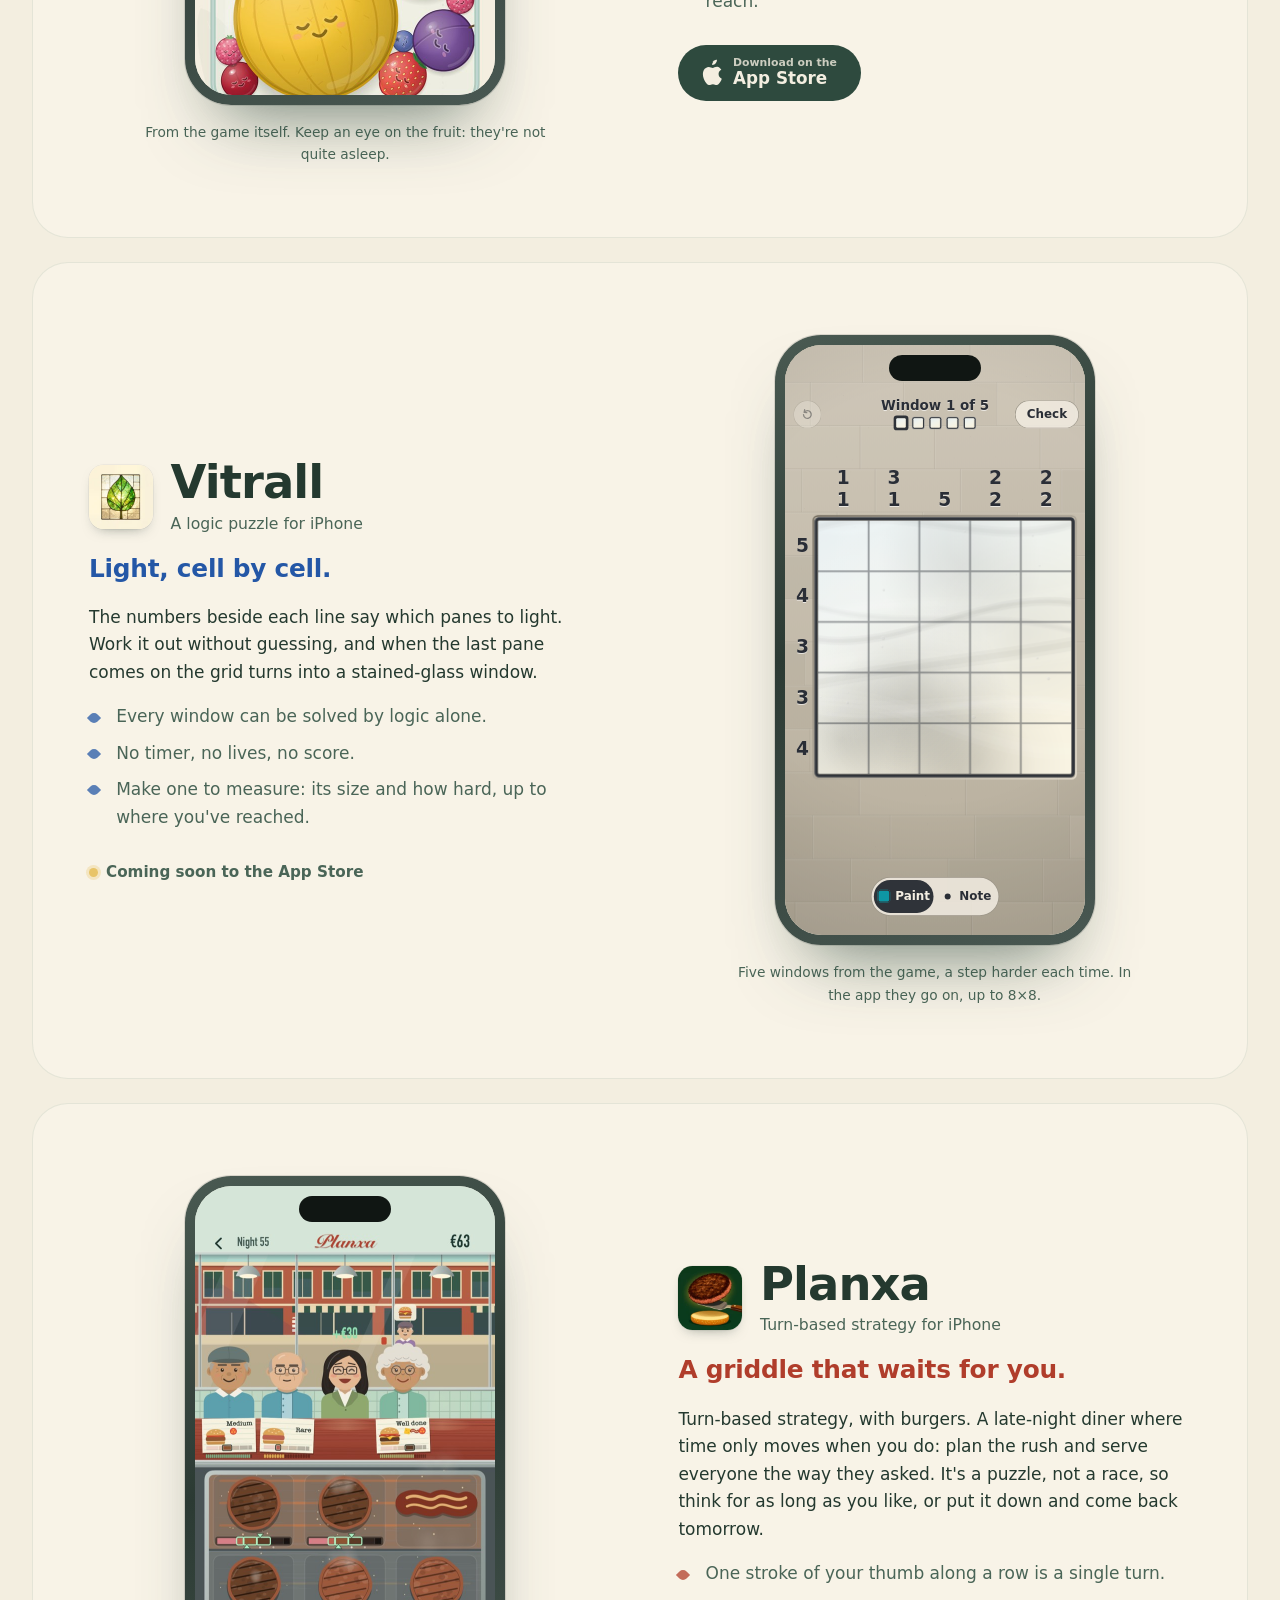
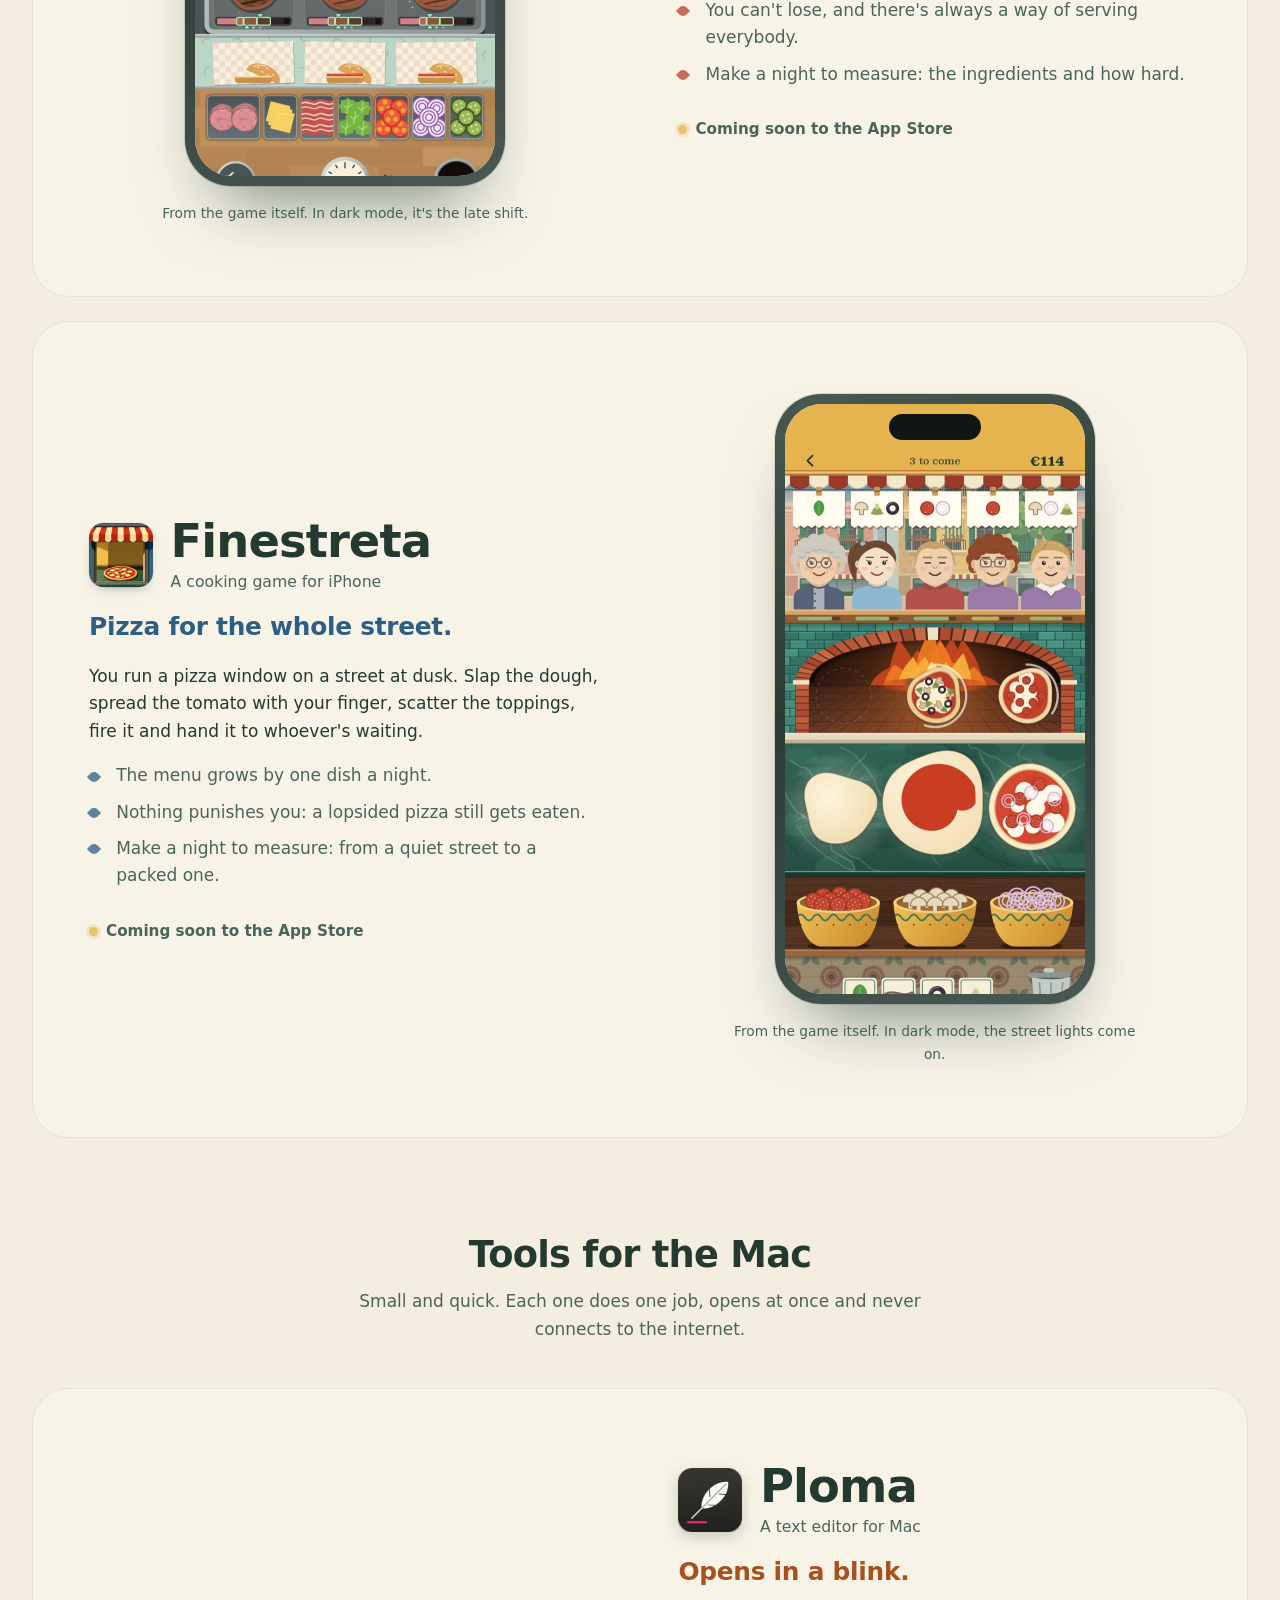
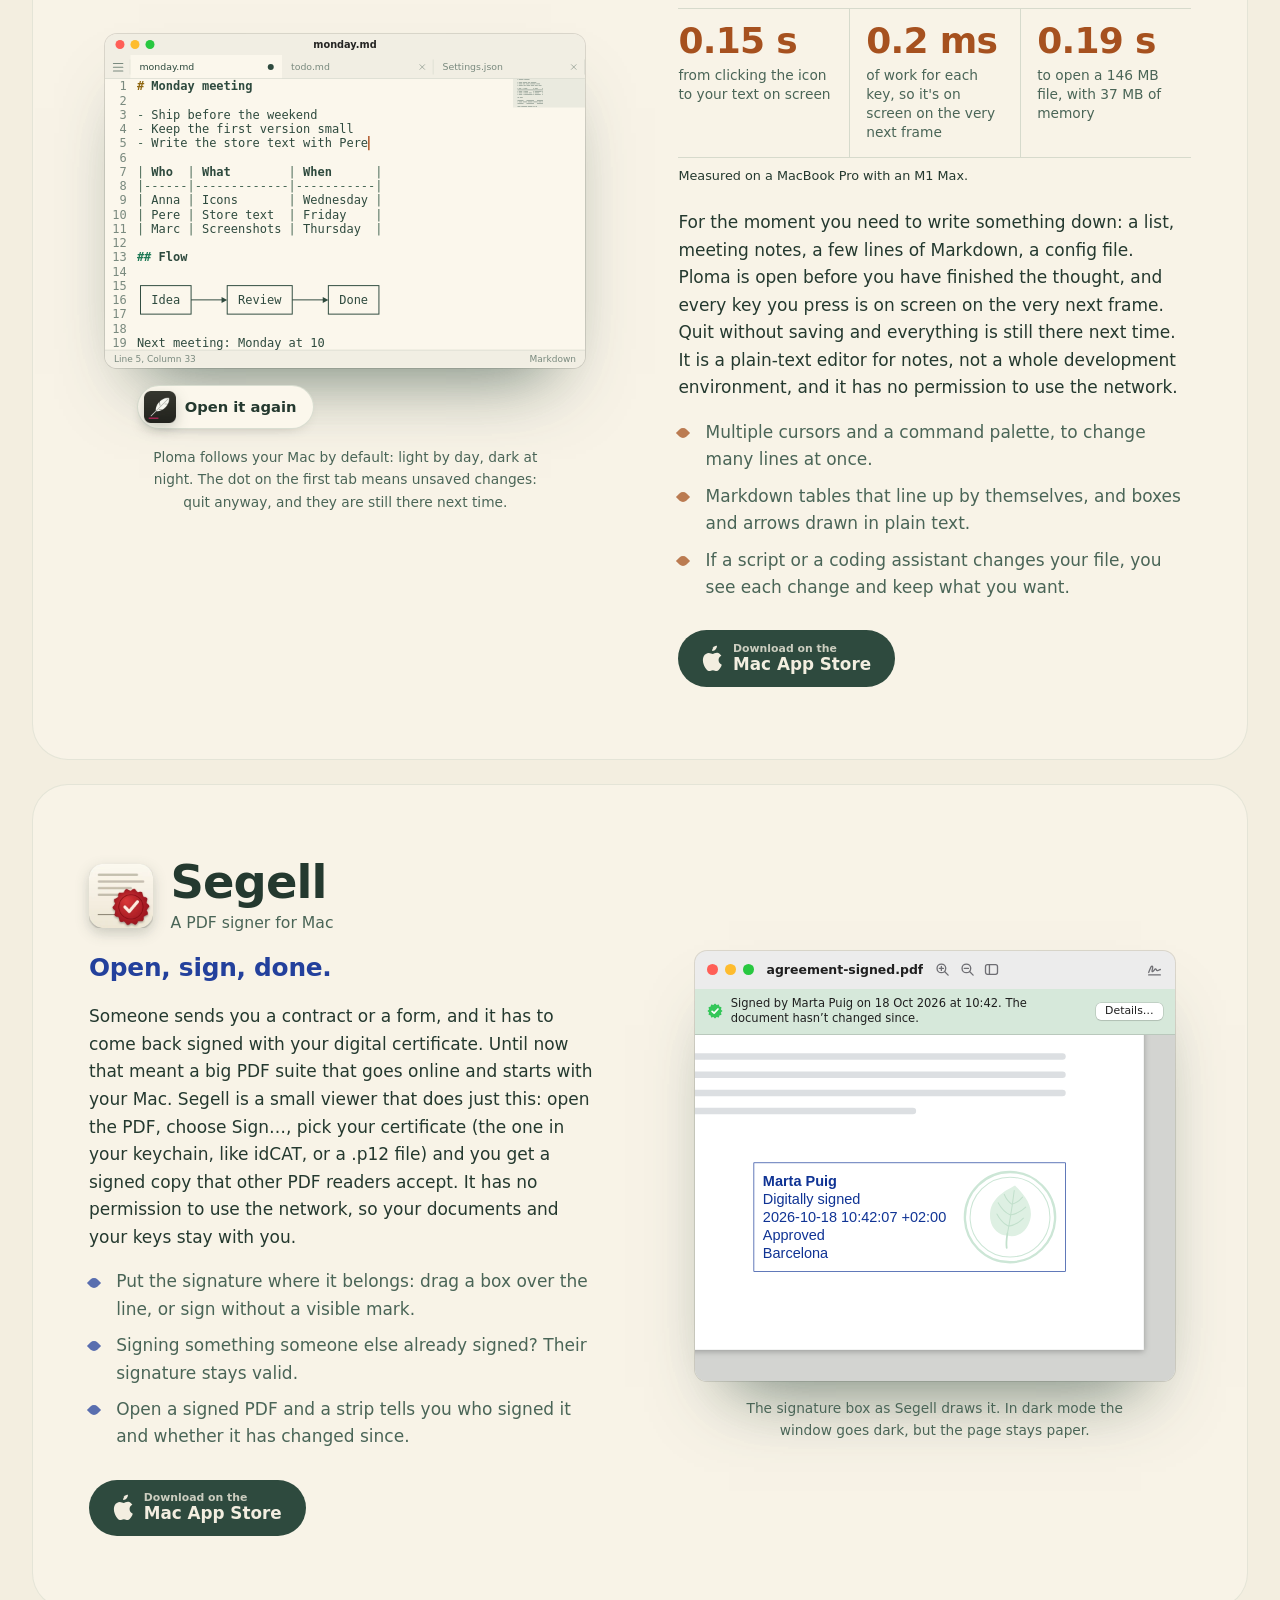
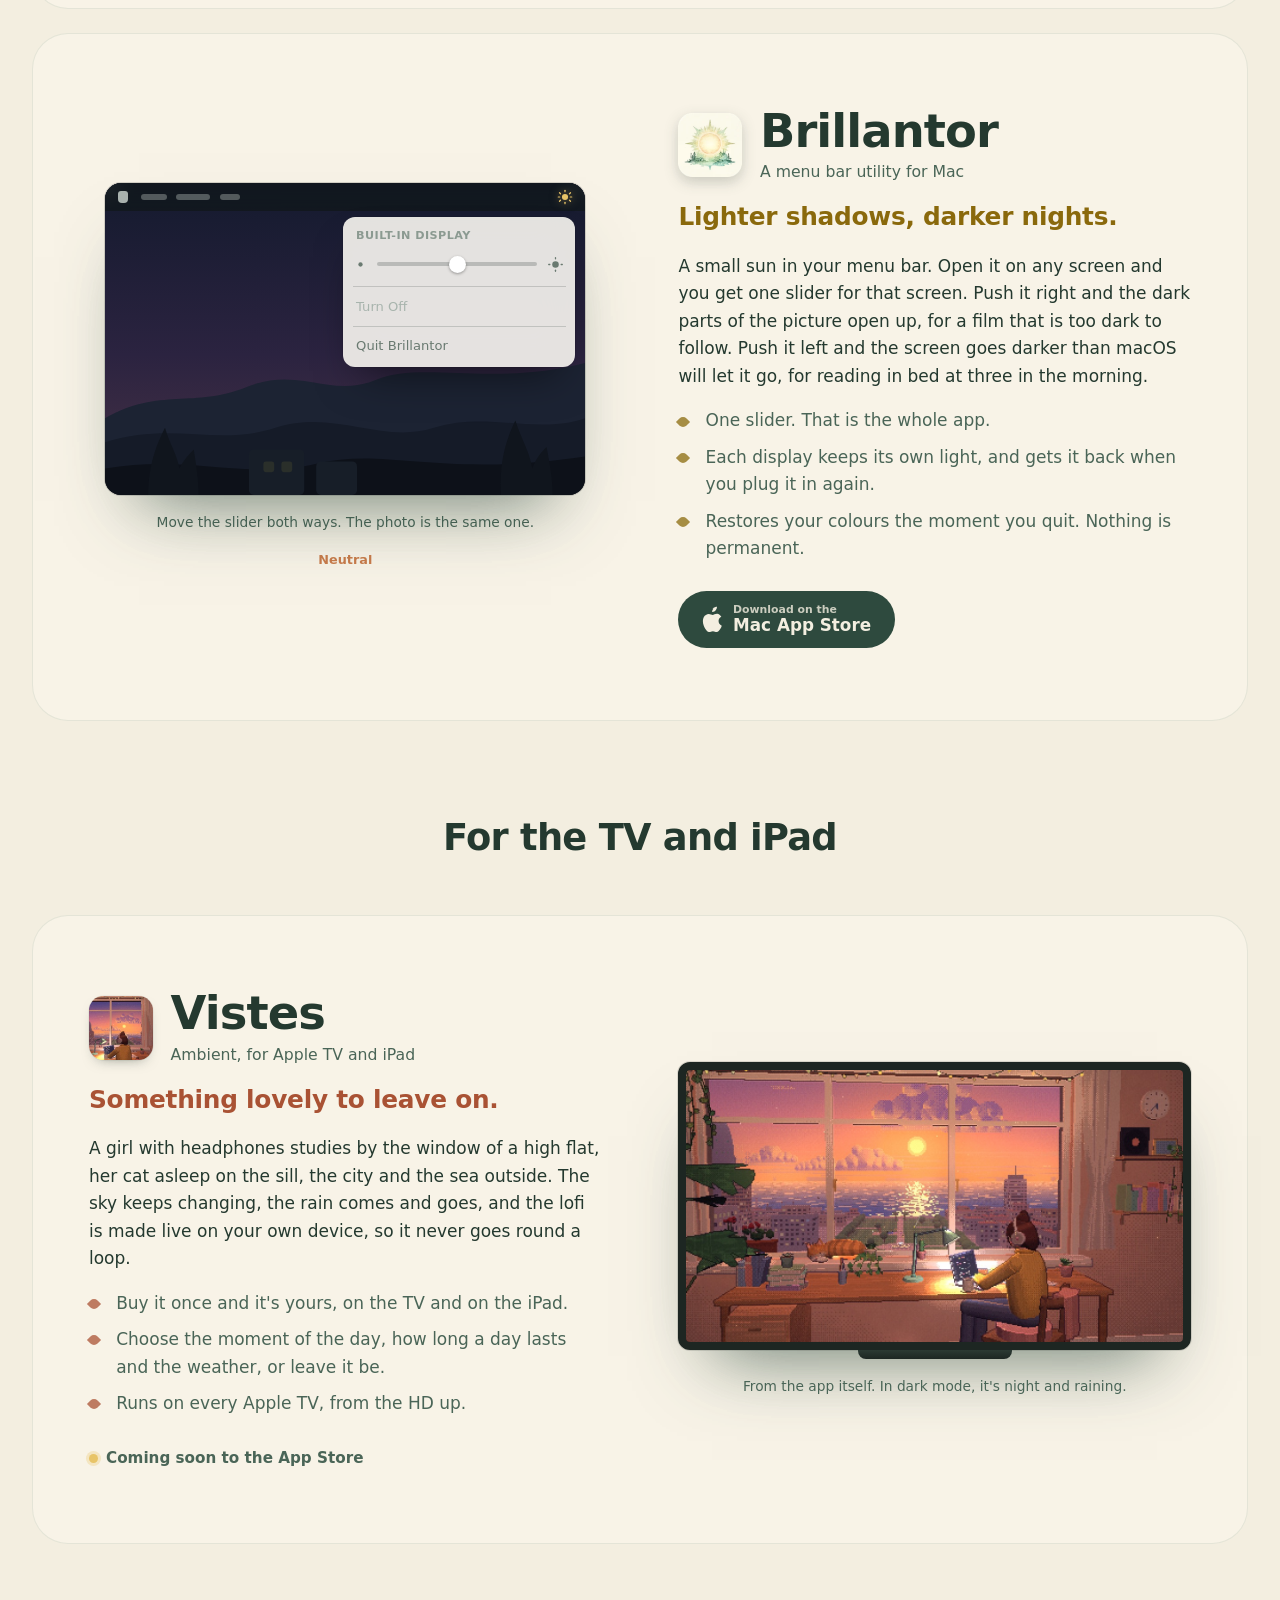
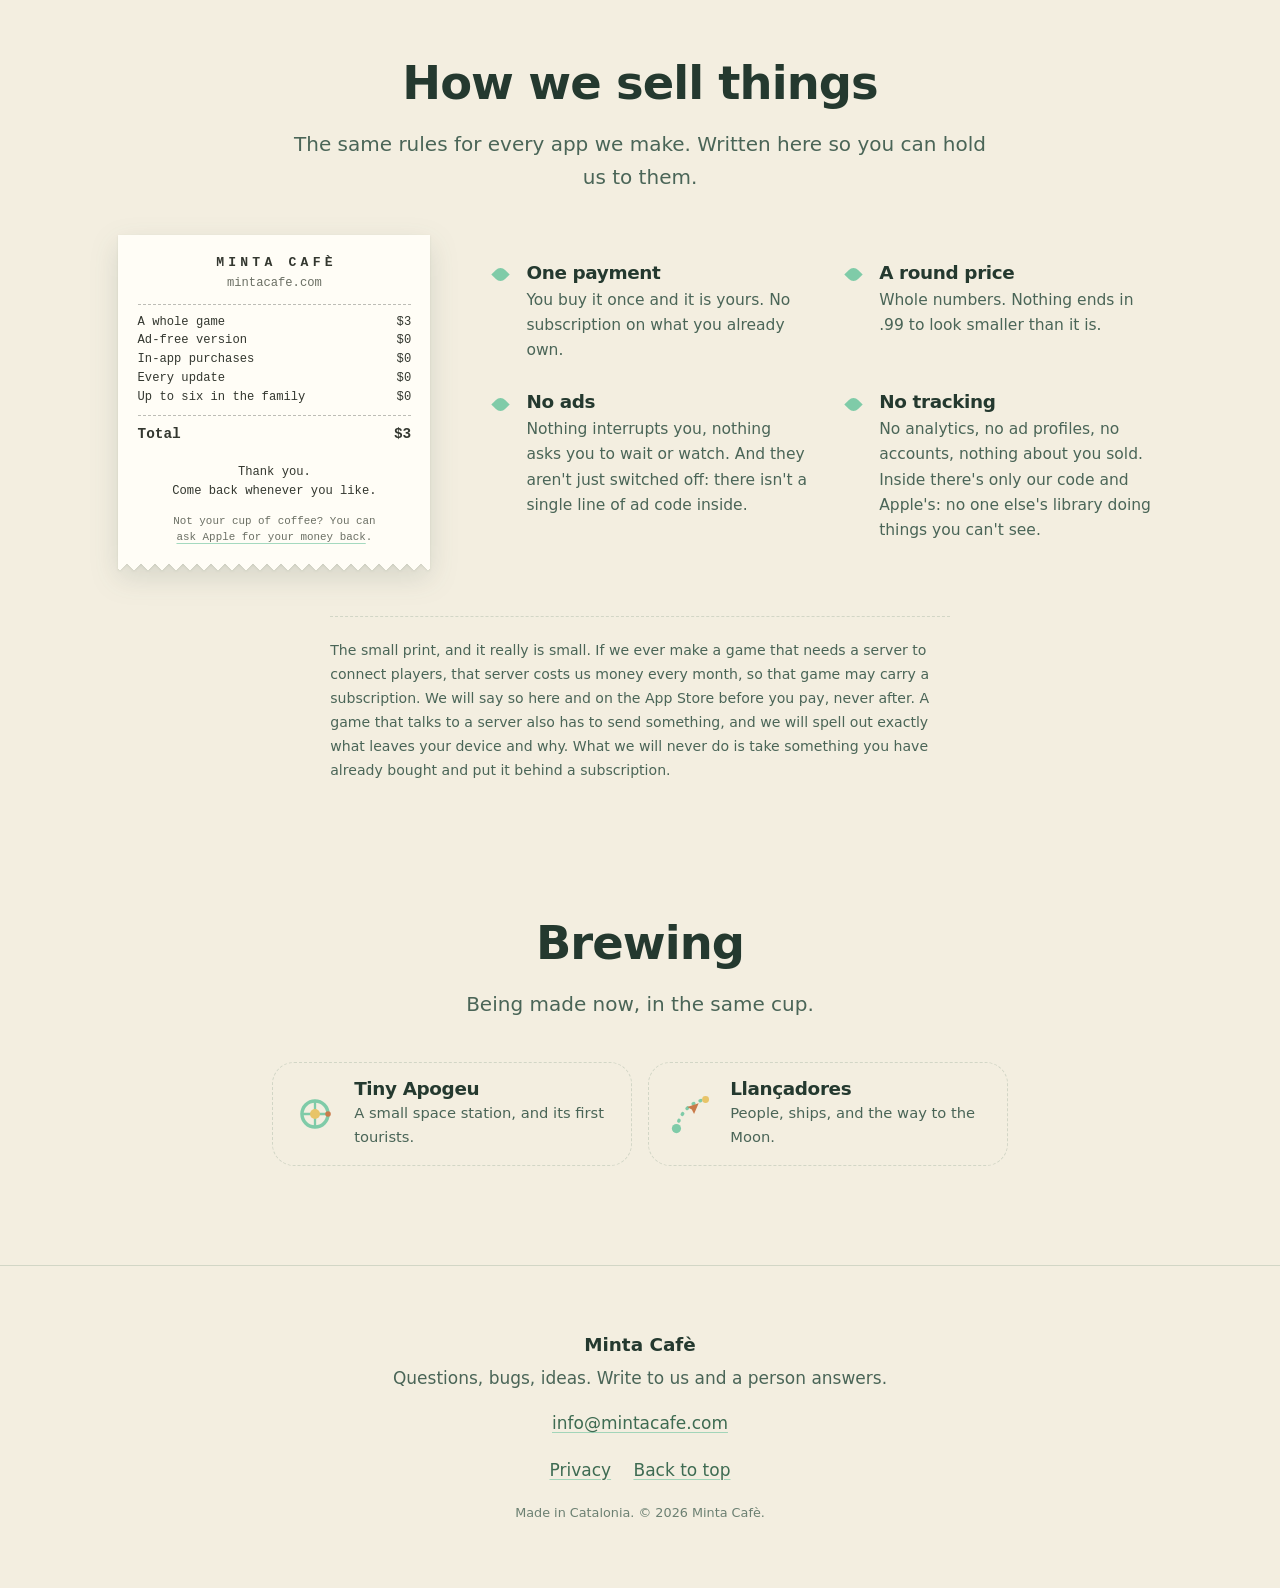
==== commit d2985b44: "Un sol tiquet, a «Com venem les coses», i el preu a la carta, en la teva moneda El tiquet repetit a " ====
--- a/index.html
+++ b/index.html
@@ -85,6 +85,7 @@
         </a></li>
         <li class="vitrina vitrina--window"><a href="#ploma">
           <span class="vitrina__glass"><img src="assets/aparador/ploma.webp" width="920" height="553" alt=""></span>
+          <img class="vitrina__badge icon icon--mac" src="assets/icons/ploma.webp" alt="" width="64" height="64" loading="lazy">
           <span class="vitrina__name">Ploma</span>
         </a></li>
         <li class="vitrina vitrina--phone"><a href="#finestreta">
@@ -97,6 +98,7 @@
         </a></li>
         <li class="vitrina vitrina--window"><a href="#segell">
           <span class="vitrina__glass"><img src="assets/aparador/segell.webp" width="920" height="523" alt="" loading="lazy"></span>
+          <img class="vitrina__badge icon icon--mac" src="assets/icons/segell.webp" alt="" width="64" height="64" loading="lazy">
           <span class="vitrina__name">Segell</span>
         </a></li>
         <li class="vitrina vitrina--phone"><a href="#circell">
@@ -105,6 +107,7 @@
         </a></li>
         <li class="vitrina vitrina--screen"><a href="#brillantor">
           <span class="vitrina__glass"><img src="assets/aparador/brillantor.webp" width="960" height="540" alt="" loading="lazy"></span>
+          <img class="vitrina__badge icon icon--mac" src="assets/icons/brillantor.webp" alt="" width="64" height="64" loading="lazy">
           <span class="vitrina__name">Brillantor</span>
         </a></li>
       </ul>
@@ -123,24 +126,27 @@
             <li><a class="dish" href="#circell">
               <img class="icon icon--ios dish__icon" src="assets/icons/circell.webp" alt="" width="56" height="56">
               <span class="dish__text"><span class="dish__name">Circell</span><span class="dish__line" data-i18n="circell.tagline">Turn, join, bloom.</span></span>
-              <span class="dish__tag" data-i18n="tag.play">Play it here</span>
+              <span class="dish__side"><span class="dish__price" data-price="circell"></span><span class="dish__tag" data-i18n="tag.play">Play it here</span></span>
             </a></li>
             <li><a class="dish" href="#confitura">
               <img class="icon icon--ios dish__icon" src="assets/icons/confitura.webp" alt="" width="56" height="56">
               <span class="dish__text"><span class="dish__name">Confitura</span><span class="dish__line" data-i18n="confitura.tagline">Drop, merge, make jam.</span></span>
+              <span class="dish__side"><span class="dish__price" data-price="confitura"></span></span>
             </a></li>
             <li><a class="dish" href="#vitrall">
               <img class="icon icon--ios dish__icon" src="assets/icons/vitrall.webp" alt="" width="56" height="56">
               <span class="dish__text"><span class="dish__name">Vitrall <small class="dish__soon" data-i18n="tag.soon">soon</small></span><span class="dish__line" data-i18n="vitrall.tagline">Light, cell by cell.</span></span>
-              <span class="dish__tag" data-i18n="tag.play">Play it here</span>
+              <span class="dish__side"><span class="dish__price" data-price="vitrall"></span><span class="dish__tag" data-i18n="tag.play">Play it here</span></span>
             </a></li>
             <li><a class="dish" href="#planxa">
               <img class="icon icon--ios dish__icon" src="assets/icons/planxa.webp" alt="" width="56" height="56">
               <span class="dish__text"><span class="dish__name">Planxa <small class="dish__soon" data-i18n="tag.soon">soon</small></span><span class="dish__line" data-i18n="planxa.tagline">A griddle that waits for you.</span></span>
+              <span class="dish__side"><span class="dish__price" data-price="planxa"></span></span>
             </a></li>
             <li><a class="dish" href="#finestreta">
               <img class="icon icon--ios dish__icon" src="assets/icons/finestreta.webp" alt="" width="56" height="56">
               <span class="dish__text"><span class="dish__name">Finestreta <small class="dish__soon" data-i18n="tag.soon">soon</small></span><span class="dish__line" data-i18n="finestreta.tagline">Pizza for the whole street.</span></span>
+              <span class="dish__side"><span class="dish__price" data-price="finestreta"></span></span>
             </a></li>
           </ul>
         </section>
@@ -152,15 +158,17 @@
             <li><a class="dish" href="#ploma">
               <img class="icon icon--mac dish__icon" src="assets/icons/ploma.webp" alt="" width="56" height="56">
               <span class="dish__text"><span class="dish__name">Ploma</span><span class="dish__line" data-i18n="ploma.tagline">Opens in a blink.</span></span>
+              <span class="dish__side"><span class="dish__price" data-price="ploma"></span></span>
             </a></li>
             <li><a class="dish" href="#segell">
               <img class="icon icon--mac dish__icon" src="assets/icons/segell.webp" alt="" width="56" height="56">
               <span class="dish__text"><span class="dish__name">Segell</span><span class="dish__line" data-i18n="segell.tagline">Open, sign, done.</span></span>
+              <span class="dish__side"><span class="dish__price" data-price="segell"></span></span>
             </a></li>
             <li><a class="dish" href="#brillantor">
               <img class="icon icon--mac dish__icon" src="assets/icons/brillantor.webp" alt="" width="56" height="56">
               <span class="dish__text"><span class="dish__name">Brillantor</span><span class="dish__line" data-i18n="brillantor.tagline">Lighter shadows, darker nights.</span></span>
-              <span class="dish__tag" data-i18n="tag.try">Try it here</span>
+              <span class="dish__side"><span class="dish__price" data-price="brillantor"></span><span class="dish__tag" data-i18n="tag.try">Try it here</span></span>
             </a></li>
           </ul>
         </section>
@@ -170,10 +178,12 @@
             <li><a class="dish" href="#vistes">
               <img class="icon icon--ios dish__icon" src="assets/icons/vistes.webp" alt="" width="56" height="56">
               <span class="dish__text"><span class="dish__name">Vistes <small class="dish__soon" data-i18n="tag.soon">soon</small></span><span class="dish__line" data-i18n="vistes.tagline">Something lovely to leave on.</span></span>
+              <span class="dish__side"><span class="dish__price" data-price="vistes"></span></span>
             </a></li>
           </ul>
         </section>
       </div>
+      <p class="carta__foot"><span data-i18n="carta.motto.a">If you like the coffee, you pay again tomorrow.</span> <strong data-i18n="carta.motto.b">If you like the game, it's already yours.</strong></p>
     </nav>
   </section>
 
@@ -214,7 +224,6 @@
         <li data-i18n="circell.f3">Sound synthesised on the fly, and it never interrupts your music.</li>
       </ul>
       <div class="store" data-store="circell">
-        <div class="receipt" data-receipt="game" hidden></div>
         <a class="btn btn--store" href="#" data-store-link>
           <svg viewBox="1.8 1 20.4 26" aria-hidden="true" class="btn__glyph"><path d="M12 3.5c1.4-1.6 3.4-2 4.3-2 .1 1.3-.4 2.6-1.2 3.5-.8 1-2.1 1.8-3.4 1.7-.2-1.3.4-2.6 1.3-3.2Zm4.6 5c-1.9-.1-3.5 1.1-4.4 1.1-.9 0-2.3-1-3.8-1-2 .1-3.8 1.2-4.8 3-2 3.5-.5 8.8 1.5 11.7 1 1.4 2.1 3 3.6 2.9 1.4-.1 2-.9 3.7-.9 1.7 0 2.2.9 3.7.9 1.5 0 2.5-1.4 3.4-2.9.7-1 1.2-2.1 1.5-3.3-3.9-1.5-4.2-6.9-.4-8.6-.9-1.4-2.5-2.7-4-2.9Z"/></svg>
           <span class="btn__stack"><small data-i18n="store.pre.ios">Download on the</small><strong>App Store</strong></span>
@@ -256,7 +265,6 @@
         <li data-i18n="confitura.f3">A best of the week, so there is always something within reach.</li>
       </ul>
       <div class="store" data-store="confitura">
-        <div class="receipt" data-receipt="game" hidden></div>
         <a class="btn btn--store" href="#" data-store-link>
           <svg viewBox="1.8 1 20.4 26" aria-hidden="true" class="btn__glyph"><path d="M12 3.5c1.4-1.6 3.4-2 4.3-2 .1 1.3-.4 2.6-1.2 3.5-.8 1-2.1 1.8-3.4 1.7-.2-1.3.4-2.6 1.3-3.2Zm4.6 5c-1.9-.1-3.5 1.1-4.4 1.1-.9 0-2.3-1-3.8-1-2 .1-3.8 1.2-4.8 3-2 3.5-.5 8.8 1.5 11.7 1 1.4 2.1 3 3.6 2.9 1.4-.1 2-.9 3.7-.9 1.7 0 2.2.9 3.7.9 1.5 0 2.5-1.4 3.4-2.9.7-1 1.2-2.1 1.5-3.3-3.9-1.5-4.2-6.9-.4-8.6-.9-1.4-2.5-2.7-4-2.9Z"/></svg>
           <span class="btn__stack"><small data-i18n="store.pre.ios">Download on the</small><strong>App Store</strong></span>
@@ -300,7 +308,6 @@
         <li data-i18n="vitrall.f3">Make one to measure: its size and how hard, up to where you've reached.</li>
       </ul>
       <div class="store" data-store="vitrall">
-        <div class="receipt" data-receipt="game" hidden></div>
         <a class="btn btn--store" href="#" data-store-link>
           <svg viewBox="1.8 1 20.4 26" aria-hidden="true" class="btn__glyph"><path d="M12 3.5c1.4-1.6 3.4-2 4.3-2 .1 1.3-.4 2.6-1.2 3.5-.8 1-2.1 1.8-3.4 1.7-.2-1.3.4-2.6 1.3-3.2Zm4.6 5c-1.9-.1-3.5 1.1-4.4 1.1-.9 0-2.3-1-3.8-1-2 .1-3.8 1.2-4.8 3-2 3.5-.5 8.8 1.5 11.7 1 1.4 2.1 3 3.6 2.9 1.4-.1 2-.9 3.7-.9 1.7 0 2.2.9 3.7.9 1.5 0 2.5-1.4 3.4-2.9.7-1 1.2-2.1 1.5-3.3-3.9-1.5-4.2-6.9-.4-8.6-.9-1.4-2.5-2.7-4-2.9Z"/></svg>
           <span class="btn__stack"><small data-i18n="store.pre.ios">Download on the</small><strong>App Store</strong></span>
@@ -342,7 +349,6 @@
         <li data-i18n="planxa.f3">Make a night to measure: the ingredients and how hard.</li>
       </ul>
       <div class="store" data-store="planxa">
-        <div class="receipt" data-receipt="game" hidden></div>
         <a class="btn btn--store" href="#" data-store-link>
           <svg viewBox="1.8 1 20.4 26" aria-hidden="true" class="btn__glyph"><path d="M12 3.5c1.4-1.6 3.4-2 4.3-2 .1 1.3-.4 2.6-1.2 3.5-.8 1-2.1 1.8-3.4 1.7-.2-1.3.4-2.6 1.3-3.2Zm4.6 5c-1.9-.1-3.5 1.1-4.4 1.1-.9 0-2.3-1-3.8-1-2 .1-3.8 1.2-4.8 3-2 3.5-.5 8.8 1.5 11.7 1 1.4 2.1 3 3.6 2.9 1.4-.1 2-.9 3.7-.9 1.7 0 2.2.9 3.7.9 1.5 0 2.5-1.4 3.4-2.9.7-1 1.2-2.1 1.5-3.3-3.9-1.5-4.2-6.9-.4-8.6-.9-1.4-2.5-2.7-4-2.9Z"/></svg>
           <span class="btn__stack"><small data-i18n="store.pre.ios">Download on the</small><strong>App Store</strong></span>
@@ -384,7 +390,6 @@
         <li data-i18n="finestreta.f3">Make a night to measure: from a quiet street to a packed one.</li>
       </ul>
       <div class="store" data-store="finestreta">
-        <div class="receipt" data-receipt="game" hidden></div>
         <a class="btn btn--store" href="#" data-store-link>
           <svg viewBox="1.8 1 20.4 26" aria-hidden="true" class="btn__glyph"><path d="M12 3.5c1.4-1.6 3.4-2 4.3-2 .1 1.3-.4 2.6-1.2 3.5-.8 1-2.1 1.8-3.4 1.7-.2-1.3.4-2.6 1.3-3.2Zm4.6 5c-1.9-.1-3.5 1.1-4.4 1.1-.9 0-2.3-1-3.8-1-2 .1-3.8 1.2-4.8 3-2 3.5-.5 8.8 1.5 11.7 1 1.4 2.1 3 3.6 2.9 1.4-.1 2-.9 3.7-.9 1.7 0 2.2.9 3.7.9 1.5 0 2.5-1.4 3.4-2.9.7-1 1.2-2.1 1.5-3.3-3.9-1.5-4.2-6.9-.4-8.6-.9-1.4-2.5-2.7-4-2.9Z"/></svg>
           <span class="btn__stack"><small data-i18n="store.pre.ios">Download on the</small><strong>App Store</strong></span>
@@ -611,7 +616,7 @@
           <img class="icon icon--mac" src="assets/icons/ploma.webp" alt="" width="34" height="34">
           <span data-i18n="ploma.open">Open it again</span>
         </button>
-        <p class="plm-open__time" id="plomaTime" aria-live="polite"></p>
+        <p class="plm-open__time"><span class="plm-open__sizer" aria-hidden="true" data-i18n="ploma.opened">Back in 0.15 s, as on a Mac.</span><span id="plomaTime" aria-live="polite"></span></p>
       </div>
       <p class="art__caption" data-i18n="ploma.caption">Ploma follows your Mac by default: light by day, dark at night. The dot on the first tab means unsaved changes: quit anyway, and they are still there next time.</p>
     </div>
@@ -630,7 +635,6 @@
         <li data-i18n="ploma.f3">If a script or a coding assistant changes your file, you see each change and keep what you want.</li>
       </ul>
       <div class="store" data-store="ploma">
-        <div class="receipt" data-receipt="app" hidden></div>
         <a class="btn btn--store" href="#" data-store-link>
           <svg viewBox="1.8 1 20.4 26" aria-hidden="true" class="btn__glyph"><path d="M12 3.5c1.4-1.6 3.4-2 4.3-2 .1 1.3-.4 2.6-1.2 3.5-.8 1-2.1 1.8-3.4 1.7-.2-1.3.4-2.6 1.3-3.2Zm4.6 5c-1.9-.1-3.5 1.1-4.4 1.1-.9 0-2.3-1-3.8-1-2 .1-3.8 1.2-4.8 3-2 3.5-.5 8.8 1.5 11.7 1 1.4 2.1 3 3.6 2.9 1.4-.1 2-.9 3.7-.9 1.7 0 2.2.9 3.7.9 1.5 0 2.5-1.4 3.4-2.9.7-1 1.2-2.1 1.5-3.3-3.9-1.5-4.2-6.9-.4-8.6-.9-1.4-2.5-2.7-4-2.9Z"/></svg>
           <span class="btn__stack"><small data-i18n="store.pre.mac">Download on the</small><strong>Mac App Store</strong></span>
@@ -724,7 +728,6 @@
         <li data-i18n="segell.f3">Open a signed PDF and a strip tells you who signed it and whether it has changed since.</li>
       </ul>
       <div class="store" data-store="segell">
-        <div class="receipt" data-receipt="app" hidden></div>
         <a class="btn btn--store" href="#" data-store-link>
           <svg viewBox="1.8 1 20.4 26" aria-hidden="true" class="btn__glyph"><path d="M12 3.5c1.4-1.6 3.4-2 4.3-2 .1 1.3-.4 2.6-1.2 3.5-.8 1-2.1 1.8-3.4 1.7-.2-1.3.4-2.6 1.3-3.2Zm4.6 5c-1.9-.1-3.5 1.1-4.4 1.1-.9 0-2.3-1-3.8-1-2 .1-3.8 1.2-4.8 3-2 3.5-.5 8.8 1.5 11.7 1 1.4 2.1 3 3.6 2.9 1.4-.1 2-.9 3.7-.9 1.7 0 2.2.9 3.7.9 1.5 0 2.5-1.4 3.4-2.9.7-1 1.2-2.1 1.5-3.3-3.9-1.5-4.2-6.9-.4-8.6-.9-1.4-2.5-2.7-4-2.9Z"/></svg>
           <span class="btn__stack"><small data-i18n="store.pre.mac">Download on the</small><strong>Mac App Store</strong></span>
@@ -820,7 +823,6 @@
         <li data-i18n="brillantor.f4">Restores your colours the moment you quit. Nothing is permanent.</li>
       </ul>
       <div class="store" data-store="brillantor">
-        <div class="receipt" data-receipt="app" hidden></div>
         <a class="btn btn--store" href="#" data-store-link>
           <svg viewBox="1.8 1 20.4 26" aria-hidden="true" class="btn__glyph"><path d="M12 3.5c1.4-1.6 3.4-2 4.3-2 .1 1.3-.4 2.6-1.2 3.5-.8 1-2.1 1.8-3.4 1.7-.2-1.3.4-2.6 1.3-3.2Zm4.6 5c-1.9-.1-3.5 1.1-4.4 1.1-.9 0-2.3-1-3.8-1-2 .1-3.8 1.2-4.8 3-2 3.5-.5 8.8 1.5 11.7 1 1.4 2.1 3 3.6 2.9 1.4-.1 2-.9 3.7-.9 1.7 0 2.2.9 3.7.9 1.5 0 2.5-1.4 3.4-2.9.7-1 1.2-2.1 1.5-3.3-3.9-1.5-4.2-6.9-.4-8.6-.9-1.4-2.5-2.7-4-2.9Z"/></svg>
           <span class="btn__stack"><small data-i18n="store.pre.mac">Download on the</small><strong>Mac App Store</strong></span>
@@ -867,7 +869,6 @@
         <li data-i18n="vistes.f4">Runs on every Apple TV, from the HD up.</li>
       </ul>
       <div class="store" data-store="vistes">
-        <div class="receipt" data-receipt="app" hidden></div>
         <a class="btn btn--store" href="#" data-store-link>
           <svg viewBox="1.8 1 20.4 26" aria-hidden="true" class="btn__glyph"><path d="M12 3.5c1.4-1.6 3.4-2 4.3-2 .1 1.3-.4 2.6-1.2 3.5-.8 1-2.1 1.8-3.4 1.7-.2-1.3.4-2.6 1.3-3.2Zm4.6 5c-1.9-.1-3.5 1.1-4.4 1.1-.9 0-2.3-1-3.8-1-2 .1-3.8 1.2-4.8 3-2 3.5-.5 8.8 1.5 11.7 1 1.4 2.1 3 3.6 2.9 1.4-.1 2-.9 3.7-.9 1.7 0 2.2.9 3.7.9 1.5 0 2.5-1.4 3.4-2.9.7-1 1.2-2.1 1.5-3.3-3.9-1.5-4.2-6.9-.4-8.6-.9-1.4-2.5-2.7-4-2.9Z"/></svg>
           <span class="btn__stack"><small data-i18n="store.pre.ios">Download on the</small><strong>App Store</strong></span>
@@ -881,6 +882,8 @@
   <section class="promise" id="promise">
     <h2 data-i18n="promise.title">How we sell things</h2>
     <p class="lede" data-i18n="promise.lede">The same rules for every app we make. Written here so you can hold us to them.</p>
+    <div class="promise__body">
+    <div class="receipt" data-receipt="circell" hidden></div>
     <ul class="rules">
       <li>
         <h3 data-i18n="promise.c1.t">One payment</h3>
@@ -892,13 +895,14 @@
       </li>
       <li>
         <h3 data-i18n="promise.c3.t">No ads</h3>
-        <p data-i18n="promise.c3.b">Nothing interrupts you, nothing asks you to wait or watch.</p>
+        <p data-i18n="promise.c3.b">Nothing interrupts you, nothing asks you to wait or watch. And they aren't just switched off: there isn't a single line of ad code inside.</p>
       </li>
       <li>
         <h3 data-i18n="promise.c4.t">No tracking</h3>
-        <p data-i18n="promise.c4.b">No analytics, no ad profiles, no accounts, nothing about you sold.</p>
+        <p data-i18n="promise.c4.b">No analytics, no ad profiles, no accounts, nothing about you sold. Inside there's only our code and Apple's: no one else's library doing things you can't see.</p>
       </li>
     </ul>
+    </div>
     <p class="fineprint" data-i18n="promise.fine">The small print, and it really is small. If we ever make a game that needs a server to connect players, that server costs us money every month, so that game may carry a subscription. We will say so here and on the App Store before you pay, never after. A game that talks to a server also has to send something, and we will spell out exactly what leaves your device and why. What we will never do is take something you have already bought and put it behind a subscription.</p>
   </section>
 
--- a/assets/style.css
+++ b/assets/style.css
@@ -227,9 +227,8 @@
 .btn__stack small { font-size: .68rem; opacity: .8; }
 .btn__stack strong { font-size: 1.05rem; font-weight: 650; }
 
-/* With a link the button shows; without one, a plain line says it's coming.
-   The receipt comes first: you read what you pay, then you go and buy it. */
-.store { display: flex; flex-direction: column; align-items: flex-start; gap: 1.1rem; }
+/* With a link the button shows; without one, a plain line says it's coming. */
+.store { display: flex; align-items: center; gap: .9rem; flex-wrap: wrap; }
 .store.is-soon .btn--store { display: none; }
 .store:not(.is-soon) .soon { display: none; }
 .soon {
@@ -242,10 +241,10 @@
 }
 
 /* ── The receipt ──────────────────────────────────────────── */
-/* A café's till roll: what you pay and what you don't. Plain paper and the
-   till's own type, no colour of the app's: it's the same café for every one.
-   The zigzag is a mask on the paper, so the shadow lives on the box around it
-   (a mask would cut a box-shadow off). */
+/* One, beside "How we sell things": a café's till roll with what a game costs
+   and what it doesn't. Plain paper and the till's own type. The zigzag is a
+   mask on the paper, so the shadow lives on the box around it (a mask would
+   cut a box-shadow off). */
 
 .receipt {
   --roll:      #FFFDF6;
@@ -281,7 +280,7 @@
   text-align: center; font-weight: 700; letter-spacing: .32em; text-transform: uppercase;
   font-size: .82rem; padding-left: .32em; /* the tracking after the last letter */
 }
-.receipt__store { text-align: center; color: var(--roll-ink-2); margin-bottom: .7rem !important; }
+.receipt__addr { text-align: center; color: var(--roll-ink-2); margin-bottom: .7rem !important; }
 .receipt__lines {
   margin: 0; padding: .5rem 0;
   border-top: 1px dashed var(--roll-rule);
@@ -290,8 +289,7 @@
 .receipt__lines > div { display: flex; justify-content: space-between; gap: 1rem; }
 .receipt__lines dd { margin: 0; white-space: nowrap; }
 .receipt__lines--total { padding: .45rem 0 0; font-weight: 700; font-size: .9rem; }
-.receipt__motto { text-align: center; white-space: pre-line; margin-top: 1rem !important; }
-.receipt__motto--yours { margin-top: .55rem !important; font-weight: 700; }
+.receipt__thanks { text-align: center; white-space: pre-line; margin-top: 1.1rem !important; }
 .receipt__refund {
   text-align: center; margin-top: .75rem !important;
   font-size: .68rem; color: var(--roll-ink-2); text-wrap: balance;
@@ -345,6 +343,18 @@
 .vitrina a:hover .vitrina__glass { transform: translateY(-4px); }
 .vitrina__glass img { display: block; width: auto; }
 .vitrina__name { font-weight: 700; font-size: .98rem; }
+/* A Mac app's window doesn't say whose it is, so its icon sits on the corner,
+   half on and half off, and rises with it on hover. */
+.vitrina__glass, .vitrina__badge { grid-area: 1 / 1; }
+.vitrina__name { grid-area: 2 / 1; }
+.vitrina .vitrina__badge {   /* .vitrina: above the rules that size a screen's img */
+  width: calc(var(--wide-h) * .27); height: auto; z-index: 1;
+  filter: drop-shadow(0 6px 9px rgba(30, 50, 40, .3));
+  align-self: end; justify-self: start;
+  margin: 0 0 calc(var(--wide-h) * -.07) calc(var(--wide-h) * -.07);
+  transition: transform .25s ease;
+}
+.vitrina a:hover .vitrina__badge { transform: translateY(-4px); }
 .vitrina a:hover .vitrina__name { color: var(--terracotta); }
 
 /* A phone, the same as in the rooms, smaller. */
@@ -403,8 +413,8 @@
 .aparador.is-stopped .aparador__pause .i-play { display: inline; }
 
 @media (prefers-reduced-motion: reduce) {
-  .vitrina__glass { transition: none; }
-  .vitrina a:hover .vitrina__glass { transform: none; }
+  .vitrina__glass, .vitrina__badge { transition: none; }
+  .vitrina a:hover .vitrina__glass, .vitrina a:hover .vitrina__badge { transform: none; }
 }
 
 /* Printed like a café's carta: a card with a second rule inside the edge. */
@@ -425,6 +435,15 @@
   border: 1px solid var(--line); pointer-events: none;
 }
 @media (max-width: 780px) { .carta { grid-template-columns: minmax(0, 1fr); } }
+/* The house phrase, at the foot of the menu. */
+.carta__foot {
+  grid-column: 1 / -1;
+  margin: .4rem 0 .6rem; padding-top: 1rem;
+  border-top: 1px dashed var(--line);
+  text-align: center; text-wrap: balance;
+  color: var(--ink-2); font-size: 1.02rem;
+}
+.carta__foot strong { color: var(--ink); font-weight: 680; }
 
 .carta__group { margin-bottom: 1rem; }
 .carta__title {
@@ -436,27 +455,38 @@
 
 .carta__list { list-style: none; margin: 0; padding: 0; display: grid; gap: .1rem; }
 .dish {
-  display: grid; grid-template-columns: auto minmax(0, 1fr) auto; align-items: center;
-  gap: .95rem;
+  display: grid; grid-template-columns: auto minmax(0, 1fr) auto;
+  /* The outer rows take up the icon's extra height, so name and line stay together. */
+  grid-template-rows: 1fr auto auto 1fr; column-gap: .95rem; row-gap: 0;
   margin: 0 -.75rem; padding: .55rem .75rem;
   border-radius: 20px;
   color: var(--ink); text-decoration: none;
   transition: background-color .2s ease;
 }
 .dish:hover { background: var(--dish-hover); color: var(--ink); }
-.dish__icon { width: 56px; height: 56px; }
-.dish__text { display: grid; line-height: 1.28; }
+.dish__icon { width: 56px; height: 56px; grid-row: 1 / -1; }
+.dish__name, .dish__line { line-height: 1.28; }
 .dish__name { font-weight: 720; font-size: 1.14rem; }
 .dish__line { color: var(--ink-2); font-size: .96rem; }
 .dish__soon { margin-left: .3rem; font-size: .76rem; font-weight: 700; color: var(--clay); }
+/* Two rows: the name and its price, like a menu's, then the line and the
+   "play it here" tag, if any. The wrappers step aside (display: contents) so
+   all four sit on the dish's own grid, and every price lines up with its name. */
+.dish__text, .dish__side { display: contents; }
+.dish__name  { grid-column: 2; grid-row: 2; align-self: baseline; }
+.dish__line  { grid-column: 2; grid-row: 3; align-self: start; }
+.dish__price { grid-column: 3; grid-row: 2; align-self: baseline; justify-self: end;
+               font-weight: 620; font-size: 1.04rem; color: var(--ink);
+               font-variant-numeric: tabular-nums; white-space: nowrap; }
+.dish__price:empty { display: none; }
 .dish__tag {
+  grid-column: 3; grid-row: 3; align-self: start; justify-self: end; margin-top: .15rem;
   font-size: .78rem; font-weight: 700; white-space: nowrap;
   color: var(--leaf); padding: .25em .75em; border-radius: 999px;
   background: color-mix(in srgb, var(--mint) 28%, transparent);
 }
 @media (prefers-color-scheme: dark) { .dish__tag { color: var(--mint); background: color-mix(in srgb, var(--mint) 16%, transparent); } }
 @media (max-width: 380px) {
-  .dish { grid-template-columns: auto minmax(0, 1fr); }
   .dish__tag { display: none; }
 }
 
@@ -570,7 +600,11 @@
 }
 .plm-open__btn:hover { border-color: var(--say); }
 .plm-open__btn img { width: 32px; height: 32px; }
-.plm-open__time { margin: 0; min-width: 14ch; font-size: .9rem; font-weight: 680; color: var(--say); }
+/* The line keeps its room even when empty (a hidden copy holds it), so the
+   button doesn't jump sideways each time the line comes and goes. */
+.plm-open__time { margin: 0; display: grid; font-size: .9rem; font-weight: 680; color: var(--say); }
+.plm-open__time > * { grid-area: 1 / 1; }
+.plm-open__sizer { visibility: hidden; }
 /* Closed: the window goes, its place stays. */
 .plm.is-closed { visibility: hidden; }
 
@@ -885,11 +919,20 @@
 .promise > h2, .brewing > h2 { text-align: center; }
 .promise > .lede, .brewing > .lede { text-align: center; margin: 0 auto 2.6rem; }
 
+/* The receipt on one side, the rules on the other; on a phone, one above. */
+.promise__body {
+  display: grid; grid-template-columns: 19.5rem minmax(0, 1fr);
+  gap: clamp(2rem, 5vw, 4rem); align-items: center;
+}
+@media (max-width: 760px) {
+  .promise__body { grid-template-columns: minmax(0, 1fr); justify-items: center; }
+}
 .rules {
   list-style: none; margin: 0; padding: 0;
   display: grid; gap: 1.8rem 2.4rem;
   grid-template-columns: repeat(auto-fit, minmax(215px, 1fr));
 }
+.promise__body .rules { width: 100%; }
 .rules li { position: relative; padding-left: 2rem; }
 .rules li::before {
   content: ""; position: absolute; left: 0; top: .32em;
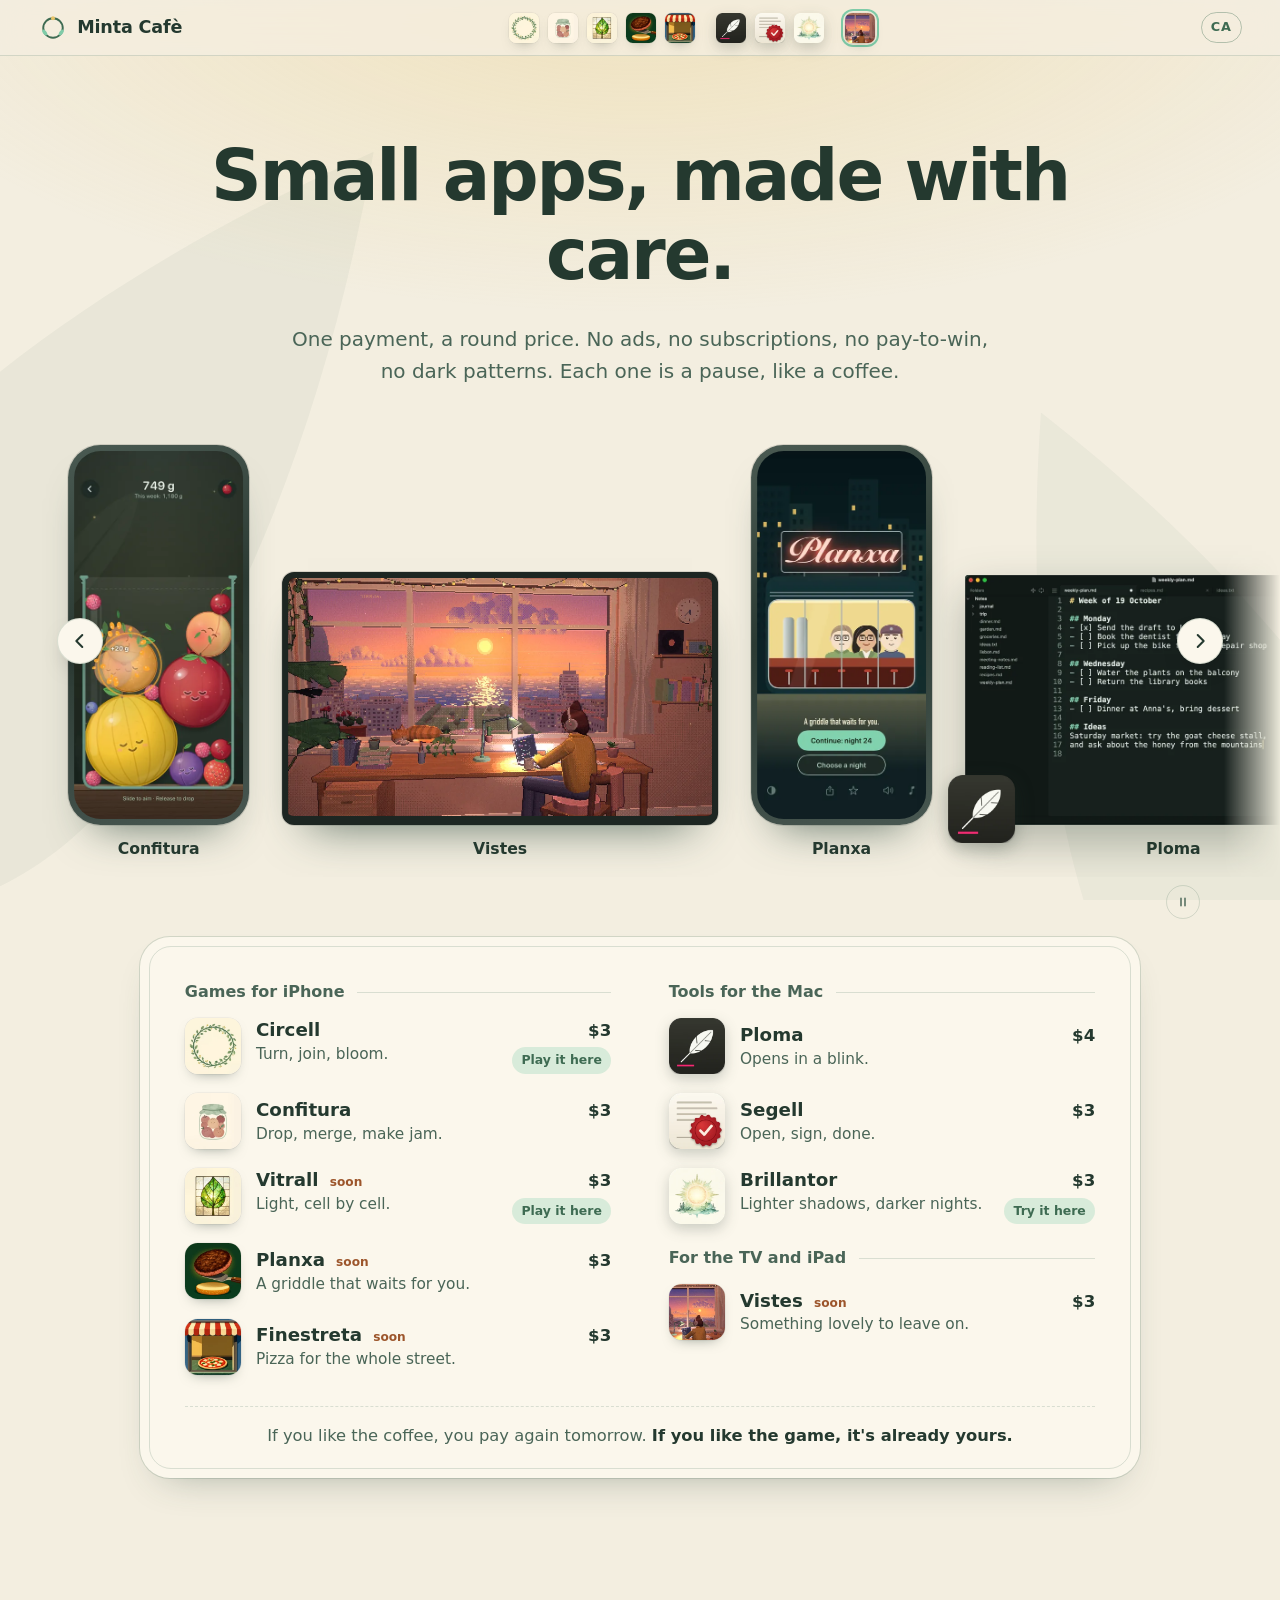
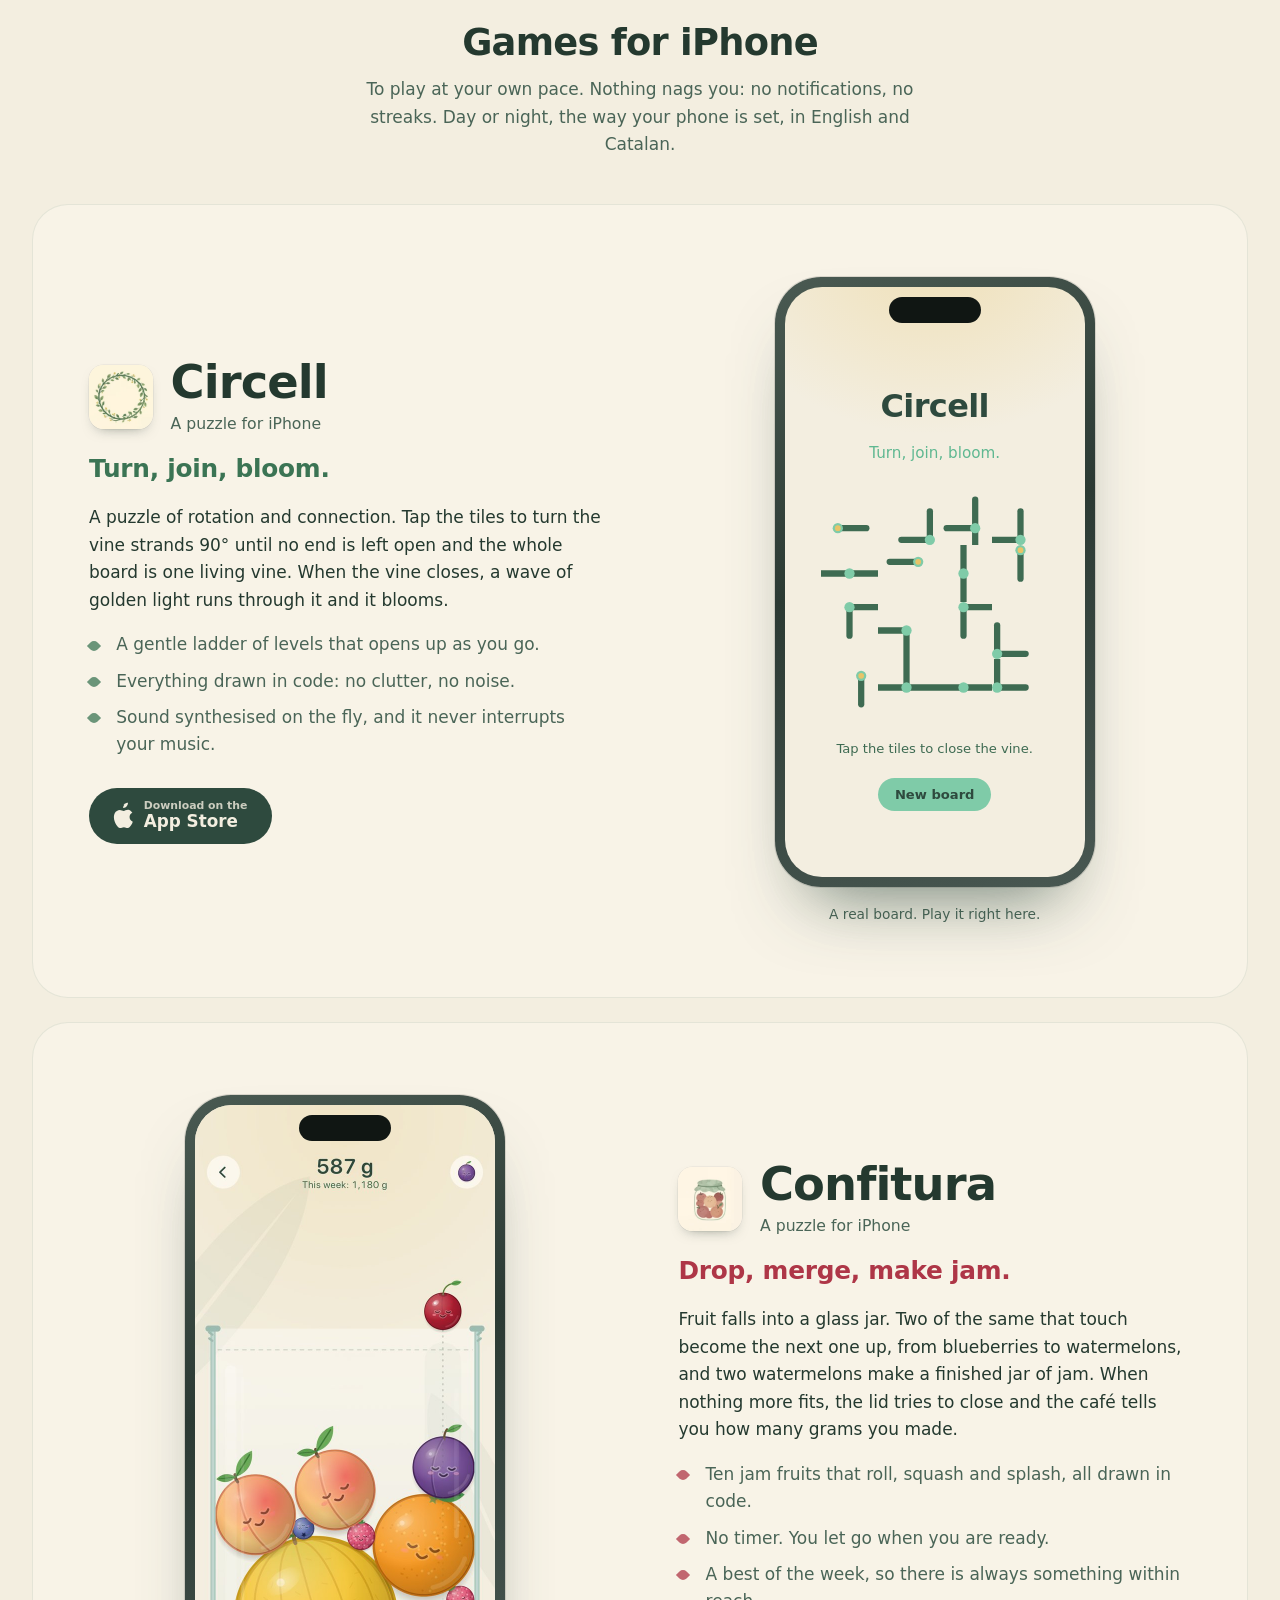
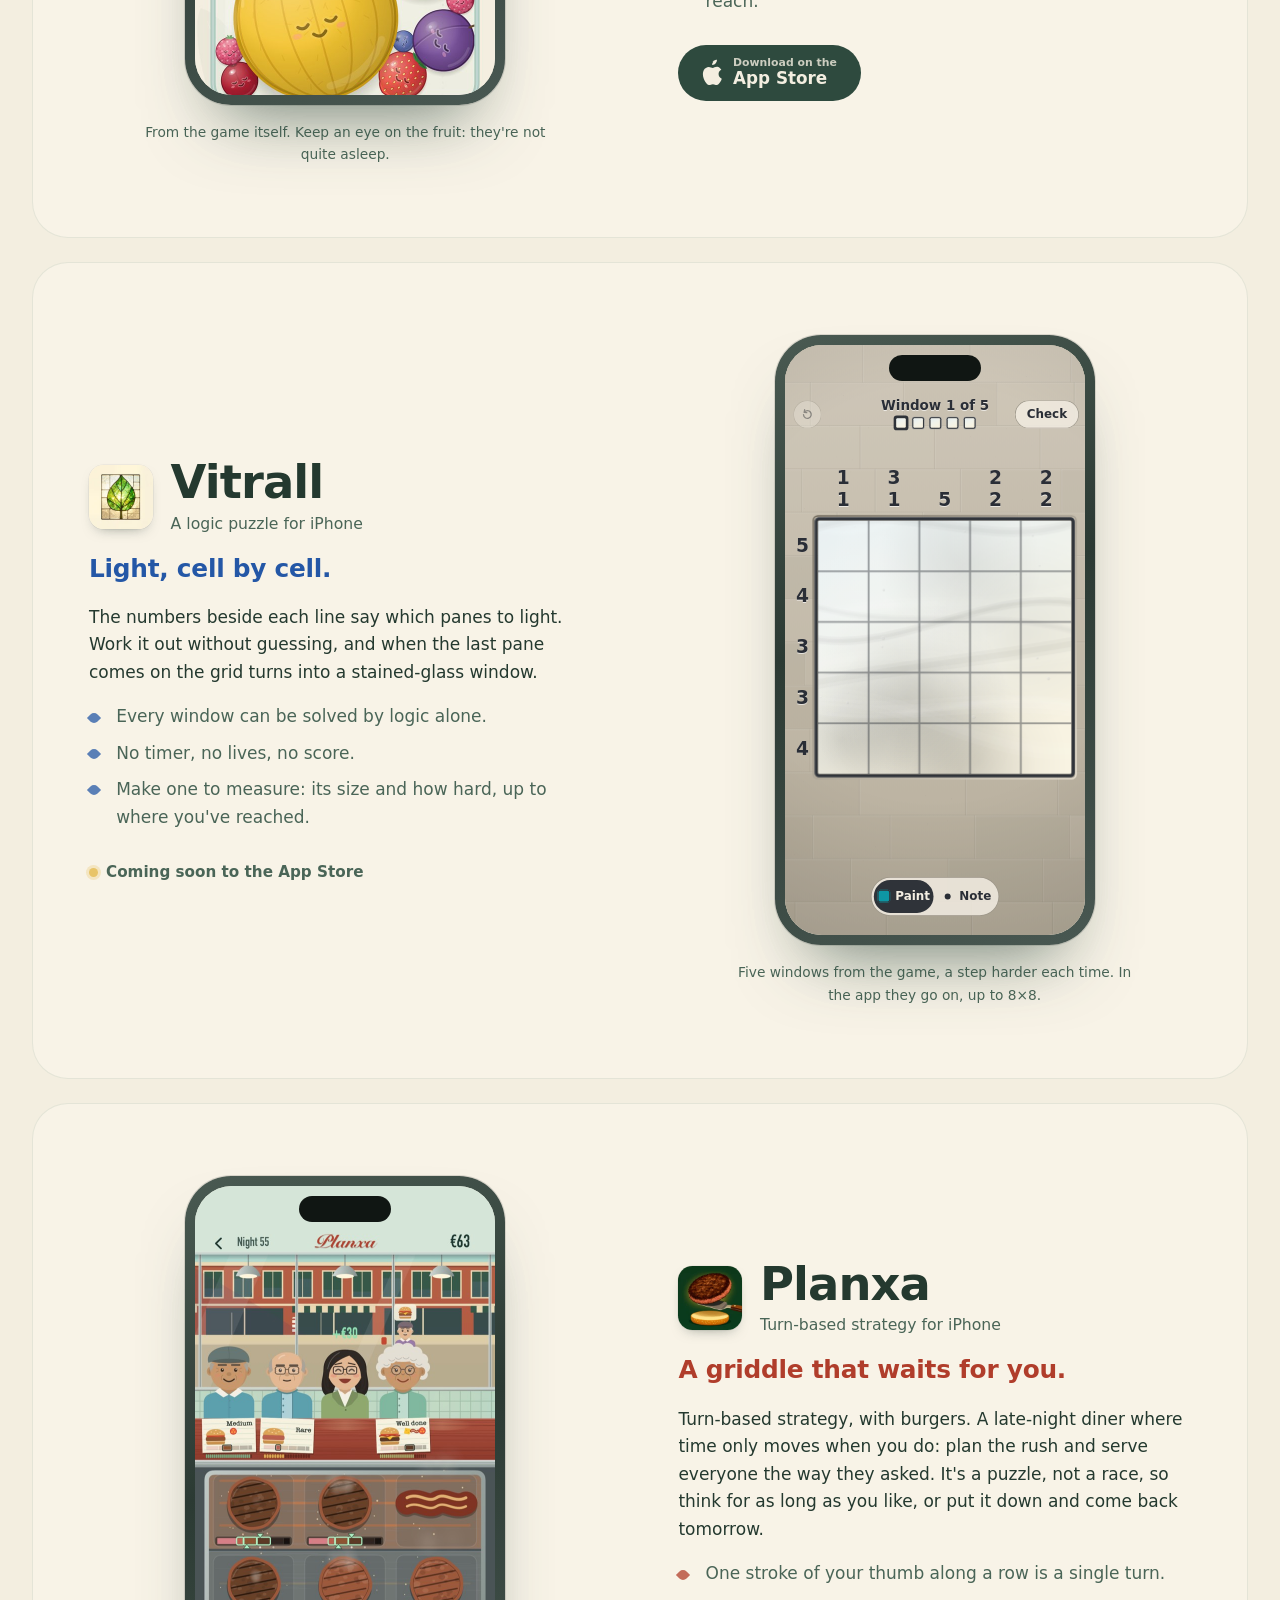
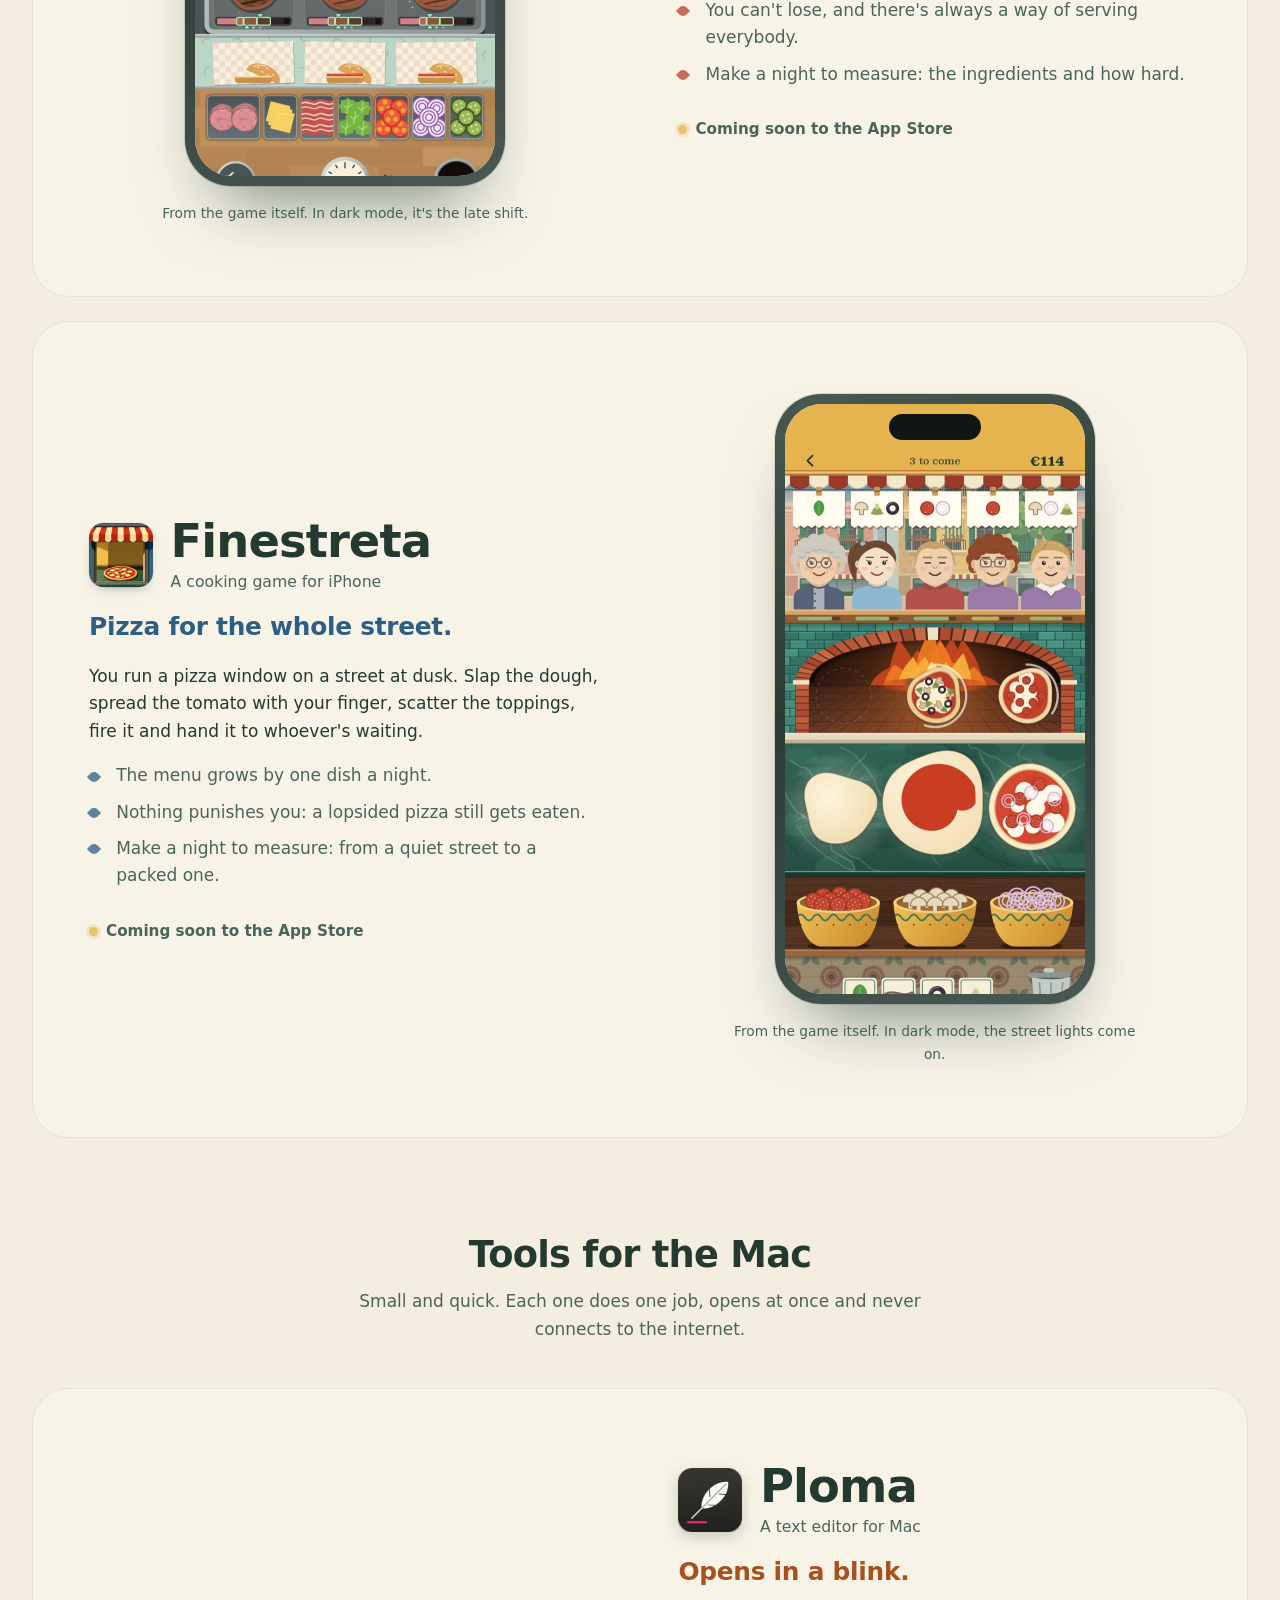
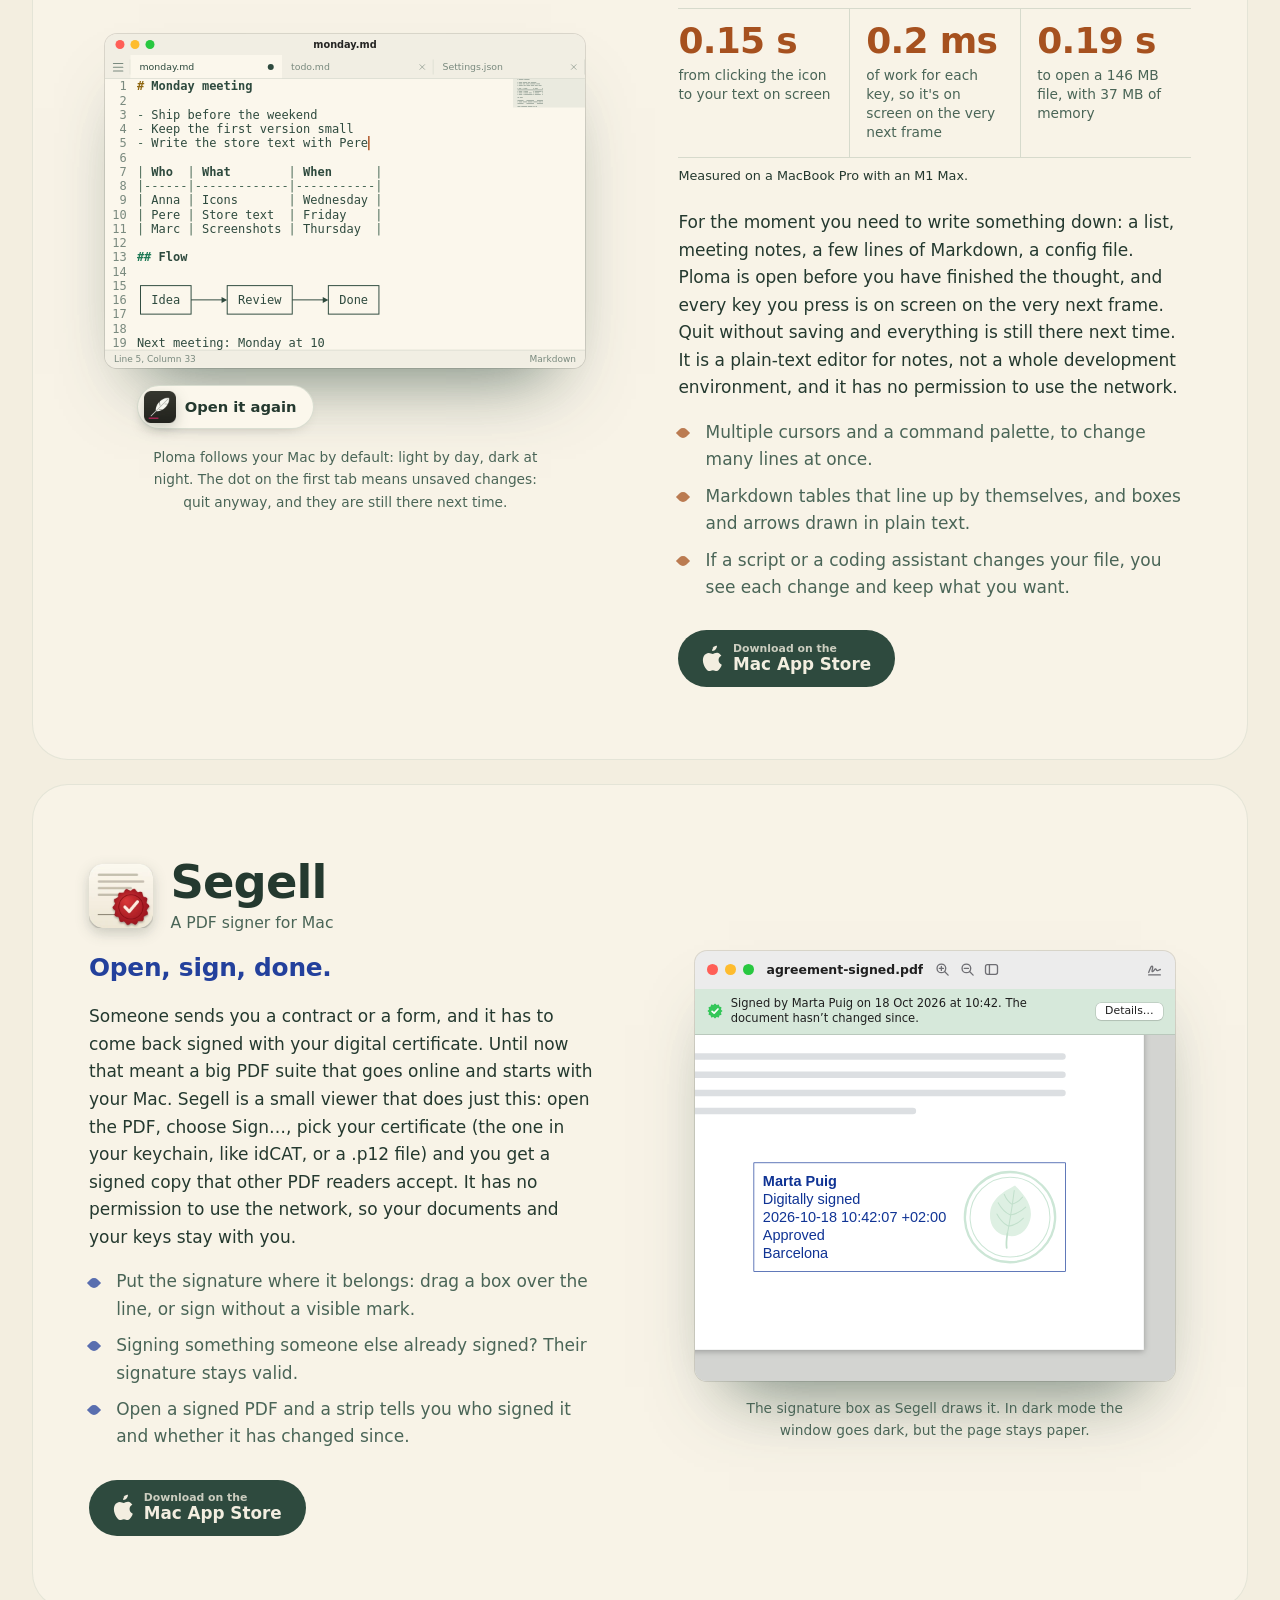
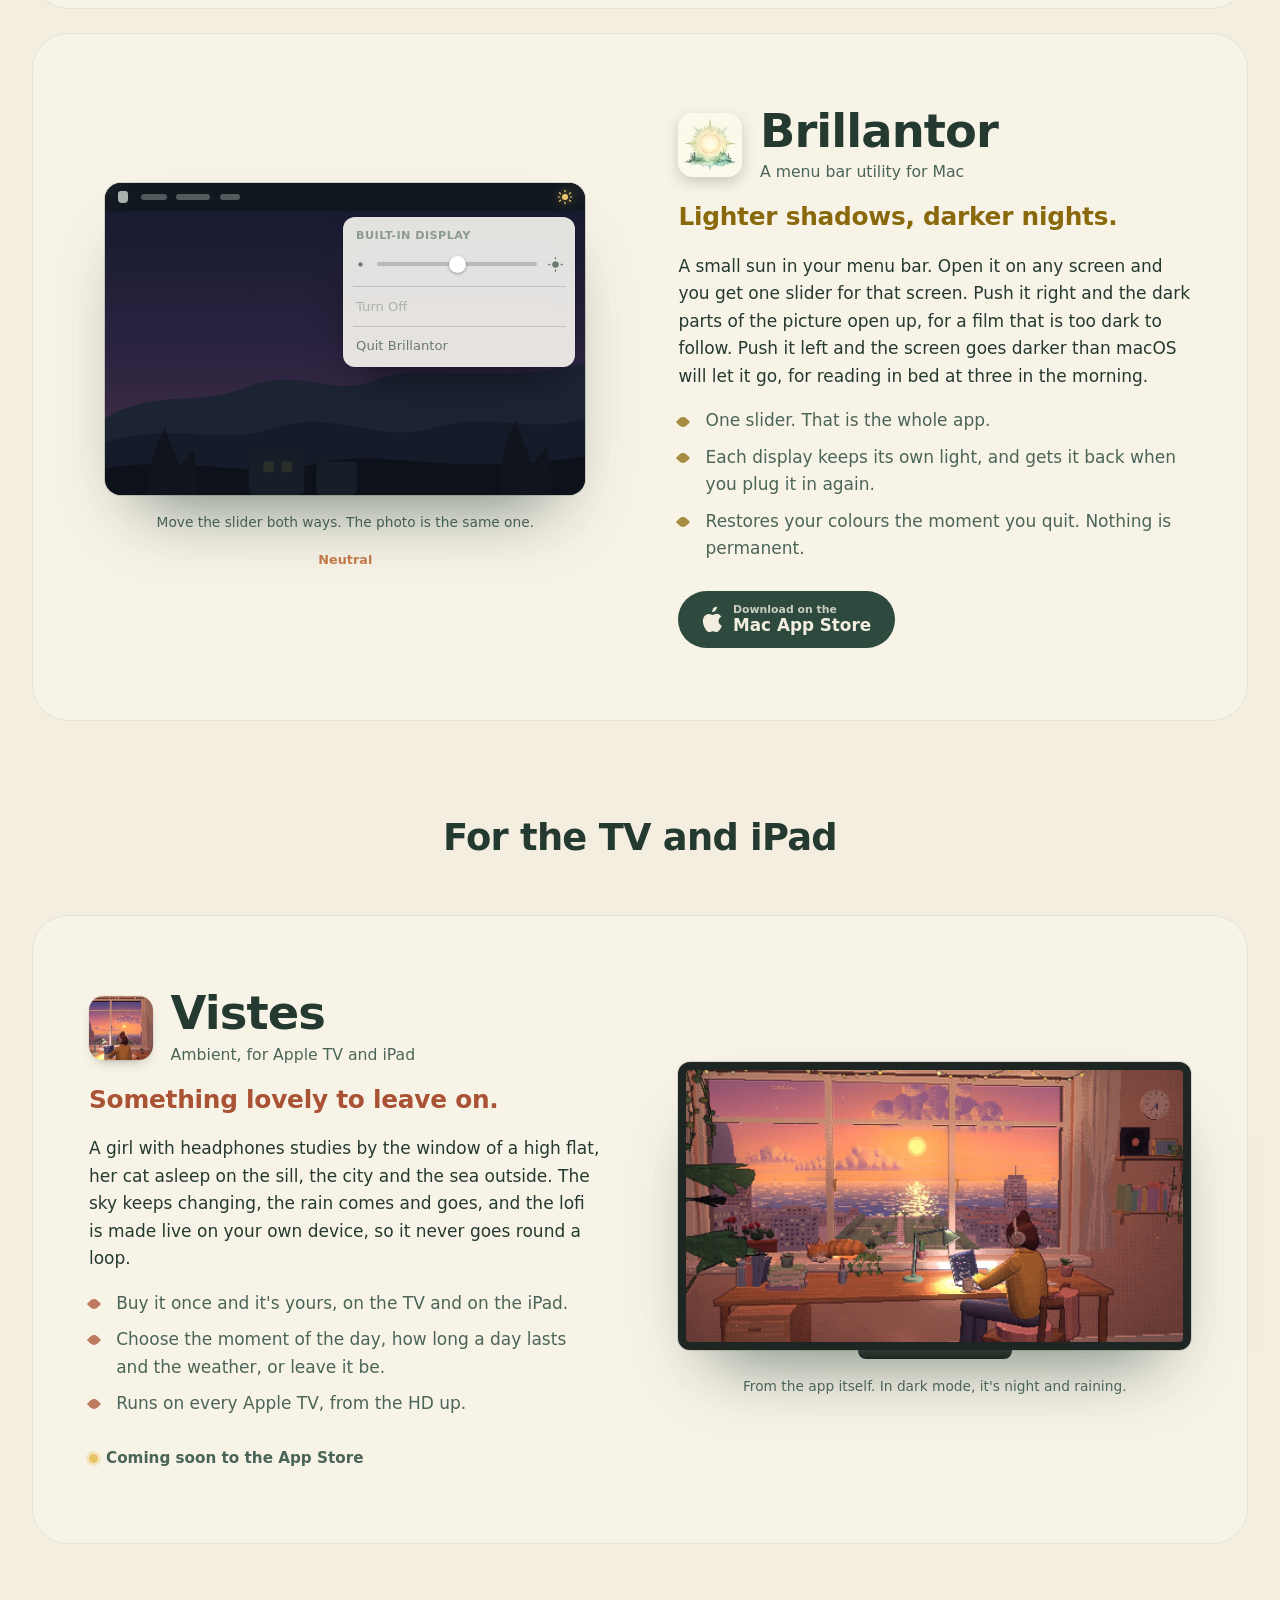
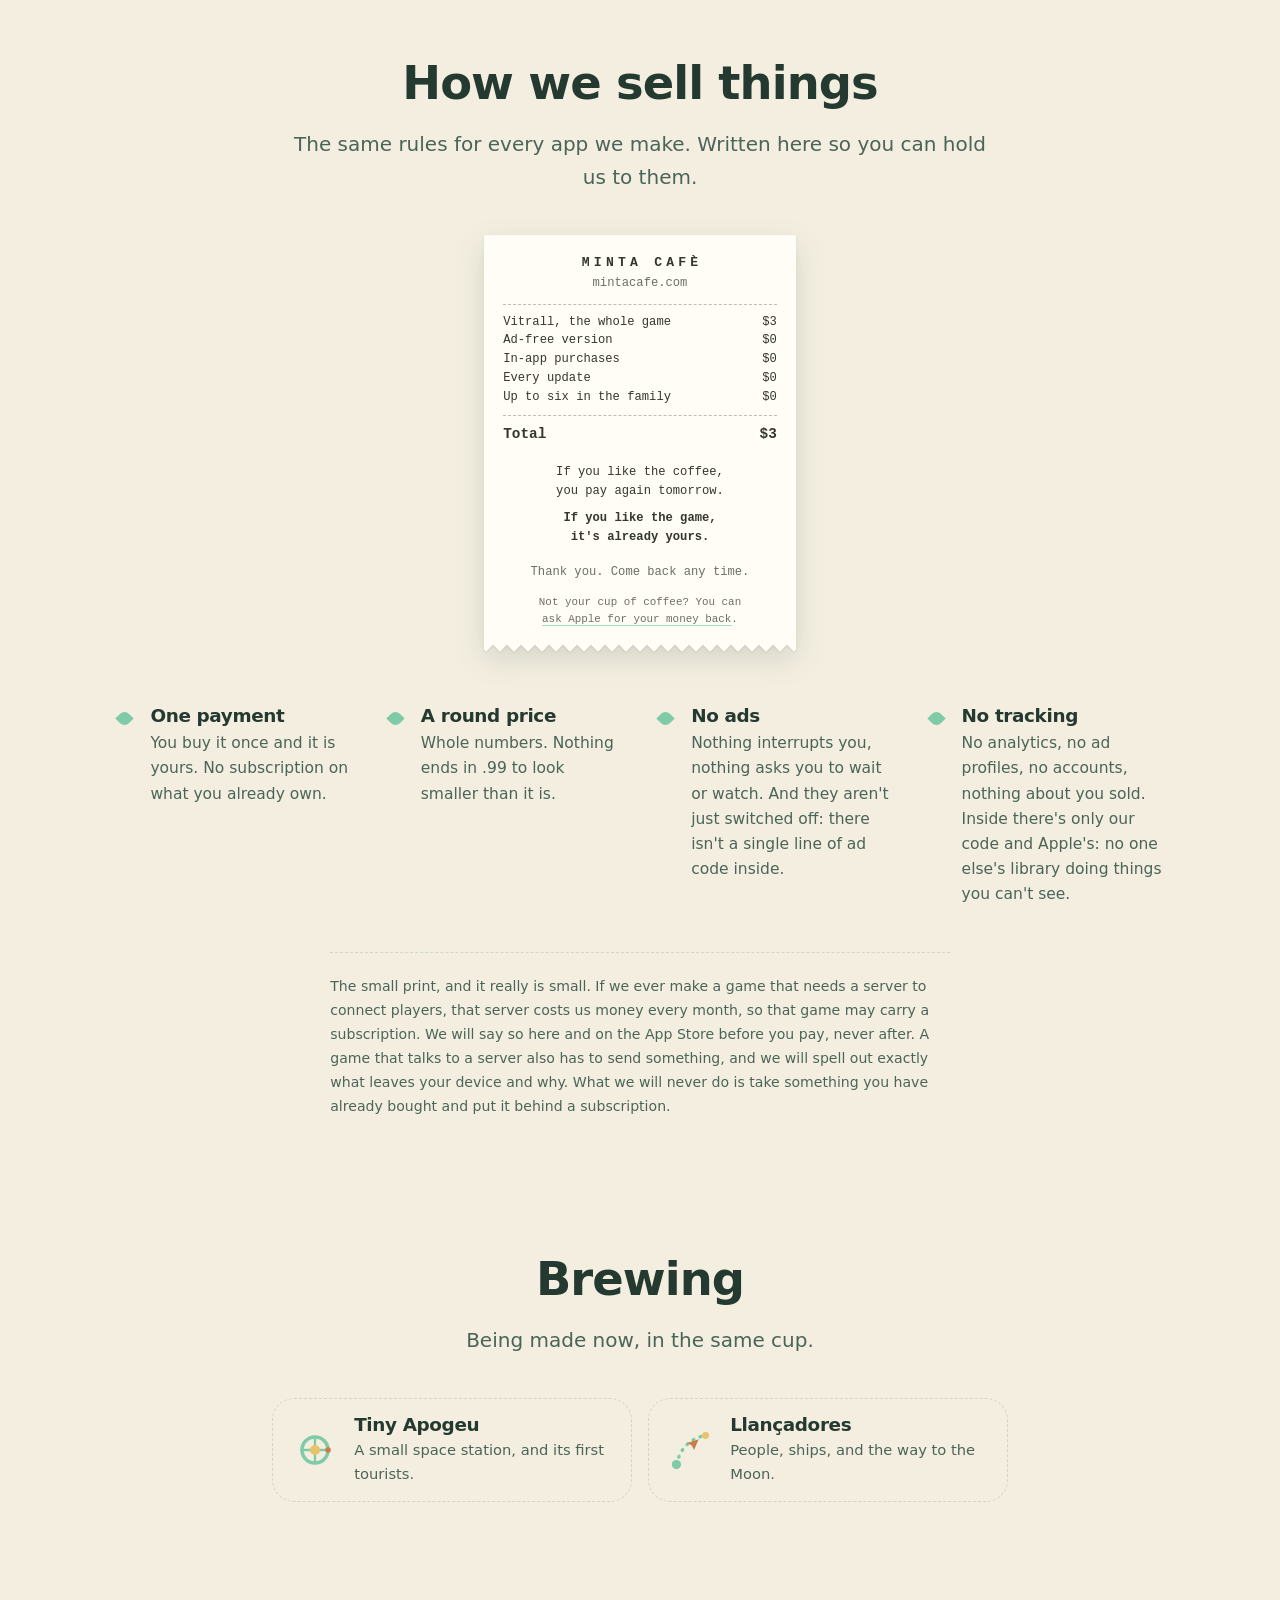
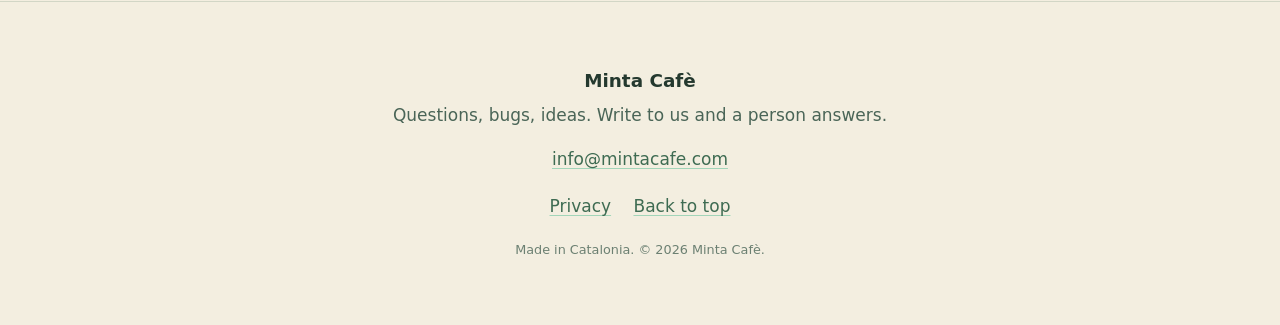
==== commit 1b47b746: "El tiquet: centrat amb les regles a sota, el Vitrall com a exemple i la frase de la casa altra vegad" ====
--- a/index.html
+++ b/index.html
@@ -883,7 +883,7 @@
     <h2 data-i18n="promise.title">How we sell things</h2>
     <p class="lede" data-i18n="promise.lede">The same rules for every app we make. Written here so you can hold us to them.</p>
     <div class="promise__body">
-    <div class="receipt" data-receipt="circell" hidden></div>
+    <div class="receipt" data-receipt="vitrall" hidden></div>
     <ul class="rules">
       <li>
         <h3 data-i18n="promise.c1.t">One payment</h3>
--- a/assets/style.css
+++ b/assets/style.css
@@ -289,7 +289,9 @@
 .receipt__lines > div { display: flex; justify-content: space-between; gap: 1rem; }
 .receipt__lines dd { margin: 0; white-space: nowrap; }
 .receipt__lines--total { padding: .45rem 0 0; font-weight: 700; font-size: .9rem; }
-.receipt__thanks { text-align: center; white-space: pre-line; margin-top: 1.1rem !important; }
+.receipt__motto { text-align: center; white-space: pre-line; margin-top: 1.1rem !important; }
+.receipt__motto--yours { margin-top: .55rem !important; font-weight: 700; }
+.receipt__thanks { text-align: center; text-wrap: balance; margin-top: 1rem !important; color: var(--roll-ink-2); }
 .receipt__refund {
   text-align: center; margin-top: .75rem !important;
   font-size: .68rem; color: var(--roll-ink-2); text-wrap: balance;
@@ -919,14 +921,8 @@
 .promise > h2, .brewing > h2 { text-align: center; }
 .promise > .lede, .brewing > .lede { text-align: center; margin: 0 auto 2.6rem; }
 
-/* The receipt on one side, the rules on the other; on a phone, one above. */
-.promise__body {
-  display: grid; grid-template-columns: 19.5rem minmax(0, 1fr);
-  gap: clamp(2rem, 5vw, 4rem); align-items: center;
-}
-@media (max-width: 760px) {
-  .promise__body { grid-template-columns: minmax(0, 1fr); justify-items: center; }
-}
+/* The receipt in the middle, the rules under it, side by side. */
+.promise__body { display: grid; justify-items: center; gap: clamp(2.4rem, 6vh, 3.4rem); }
 .rules {
   list-style: none; margin: 0; padding: 0;
   display: grid; gap: 1.8rem 2.4rem;
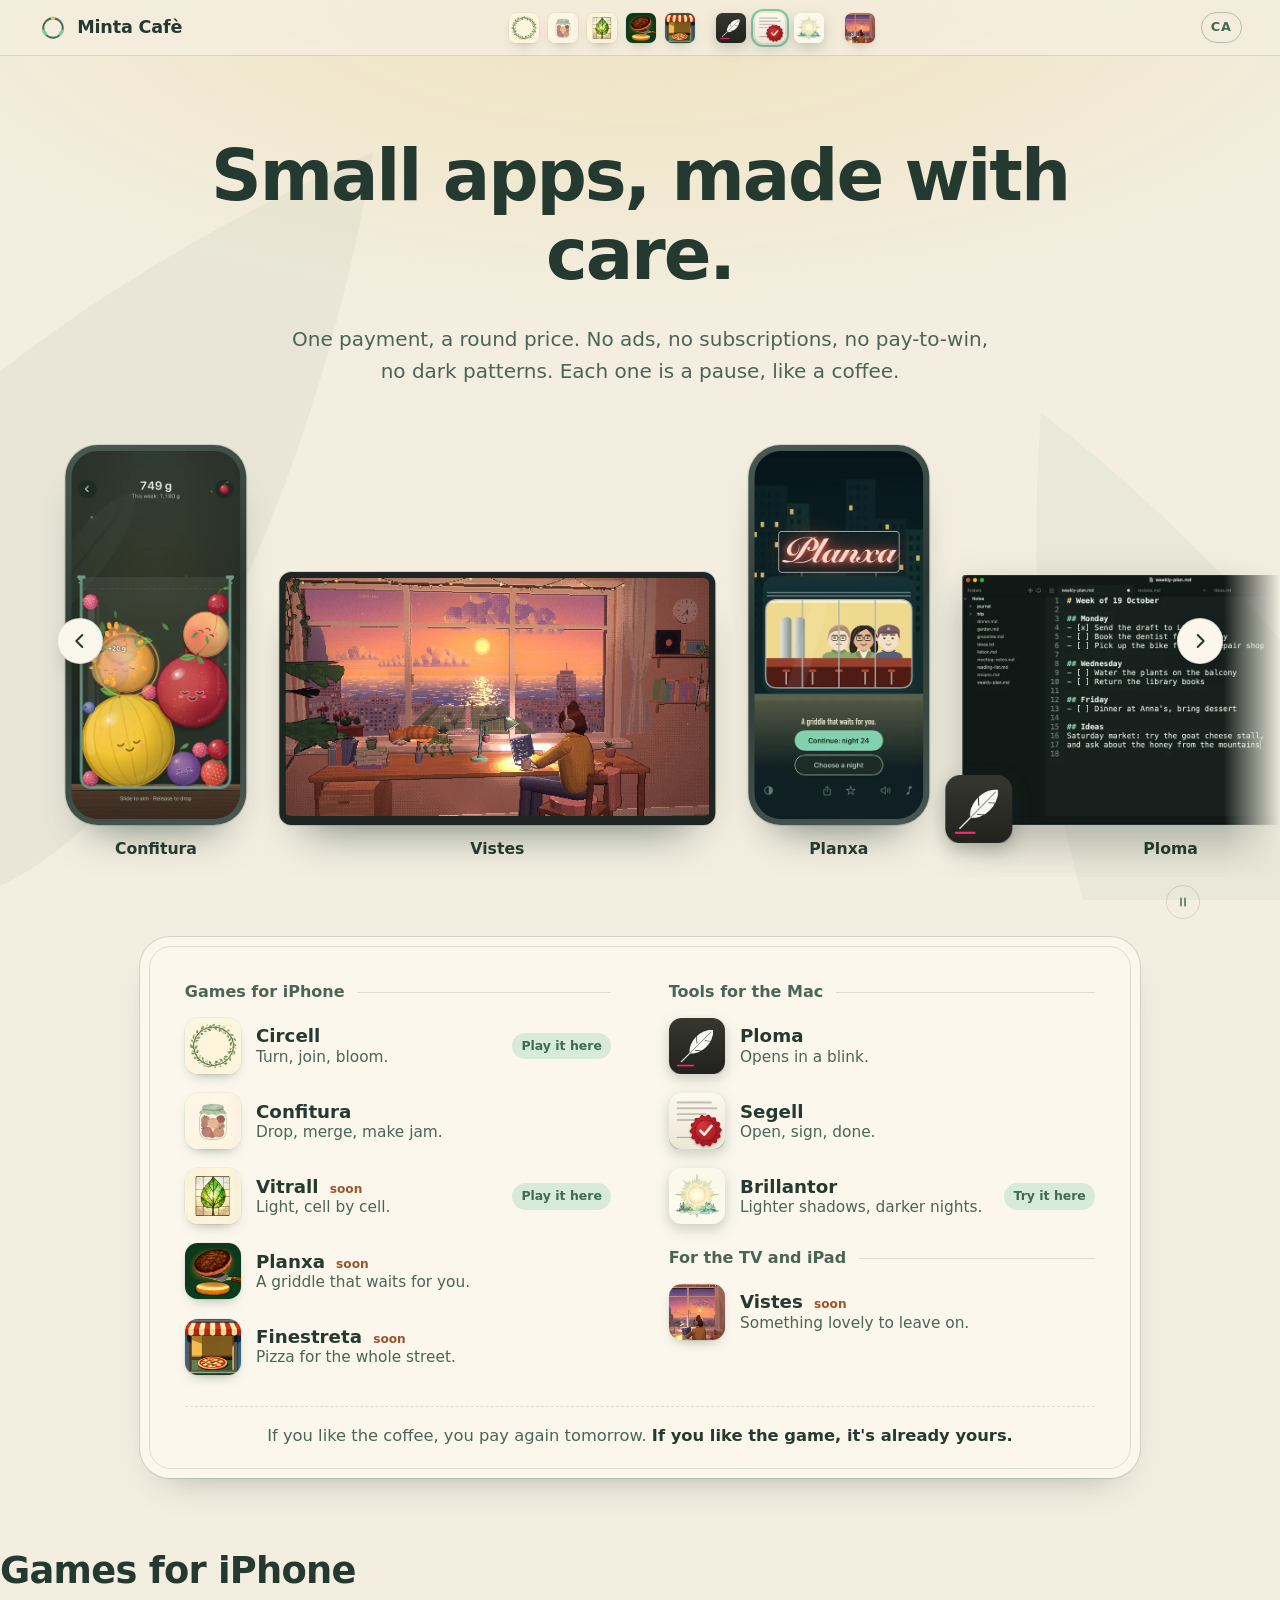
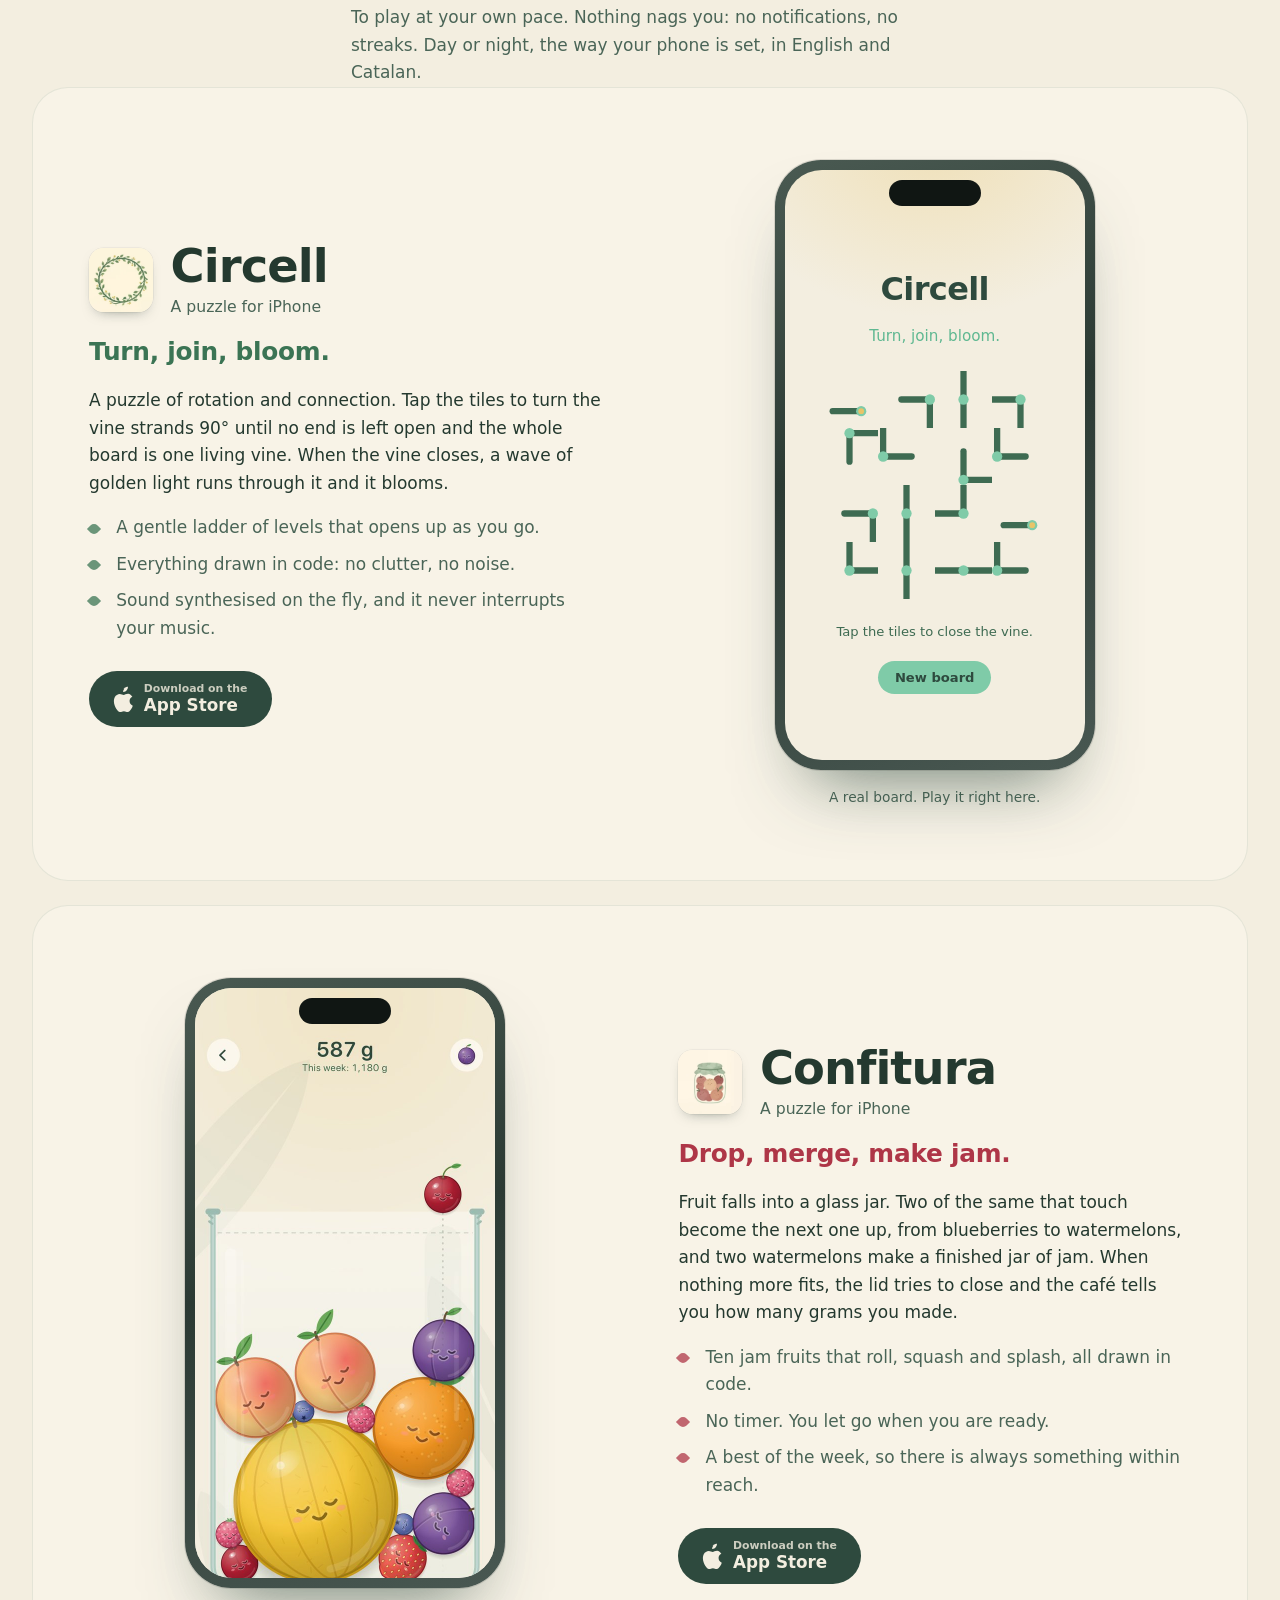
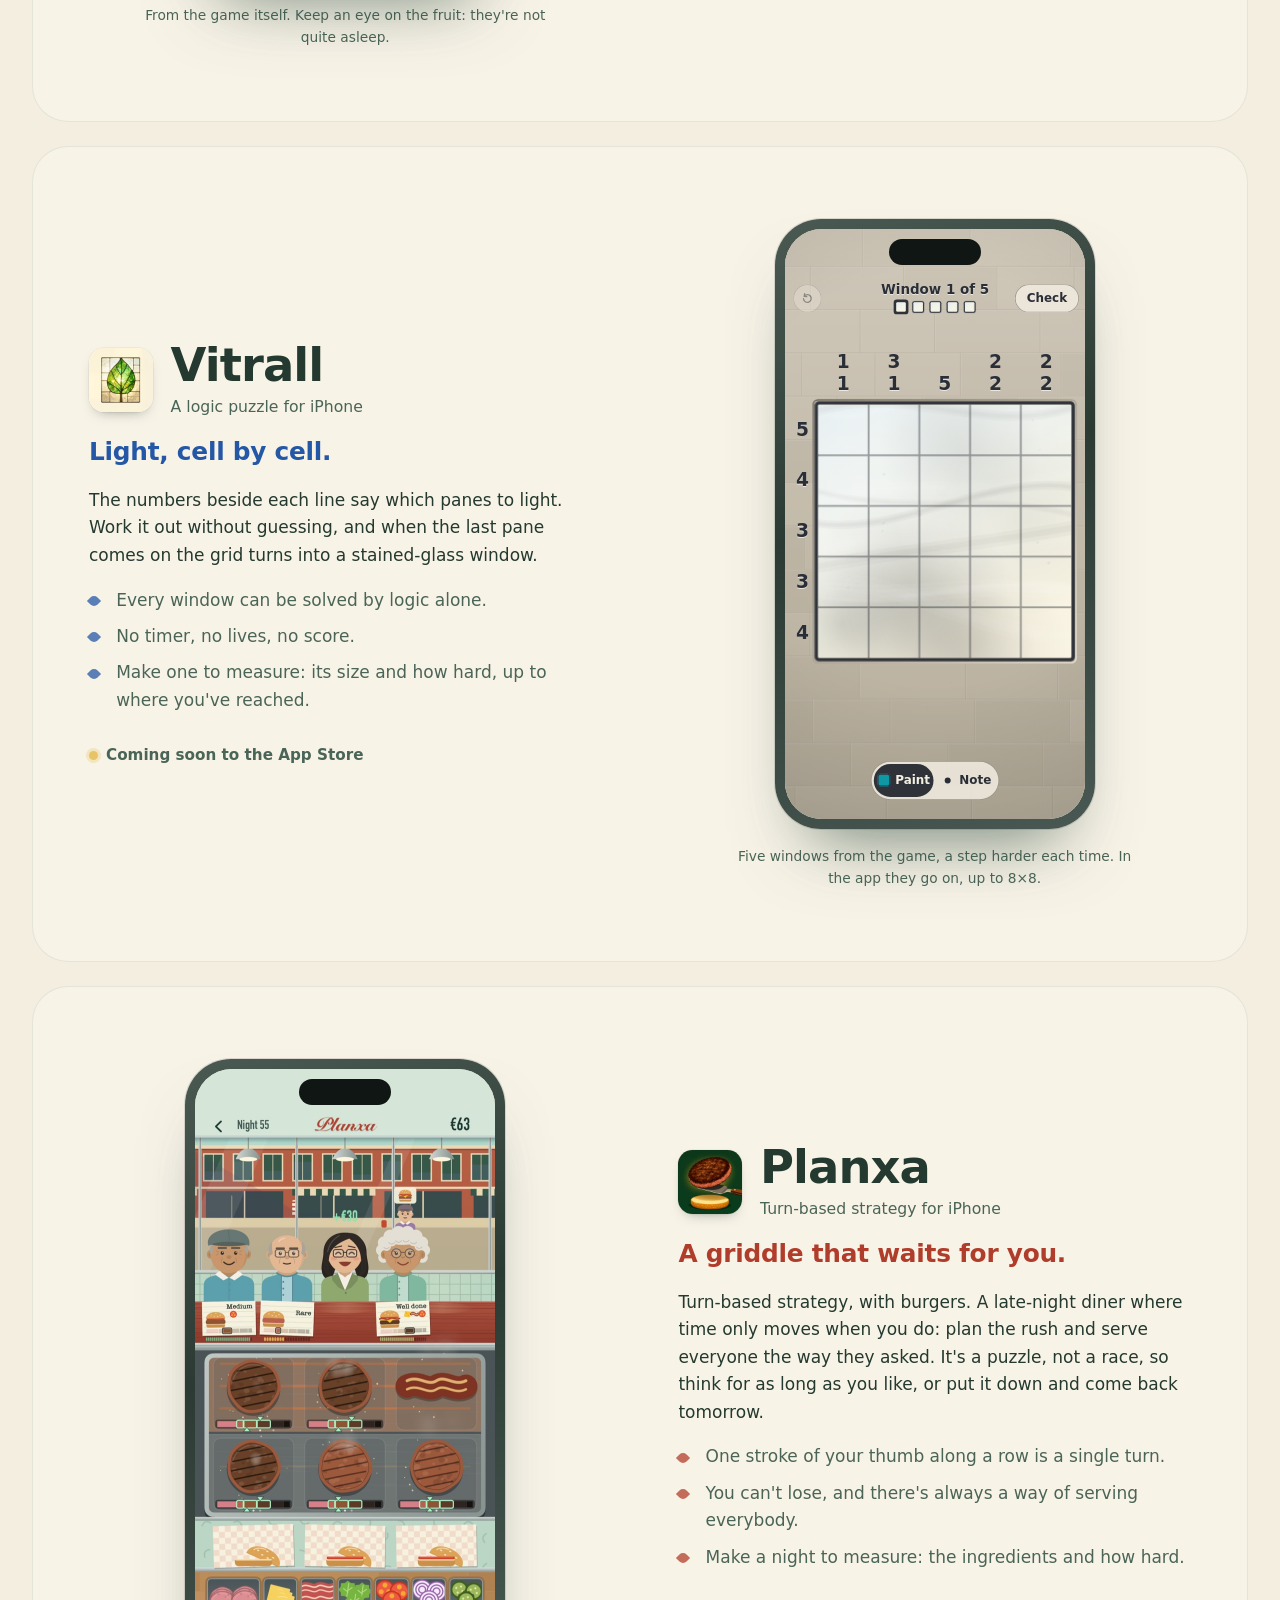
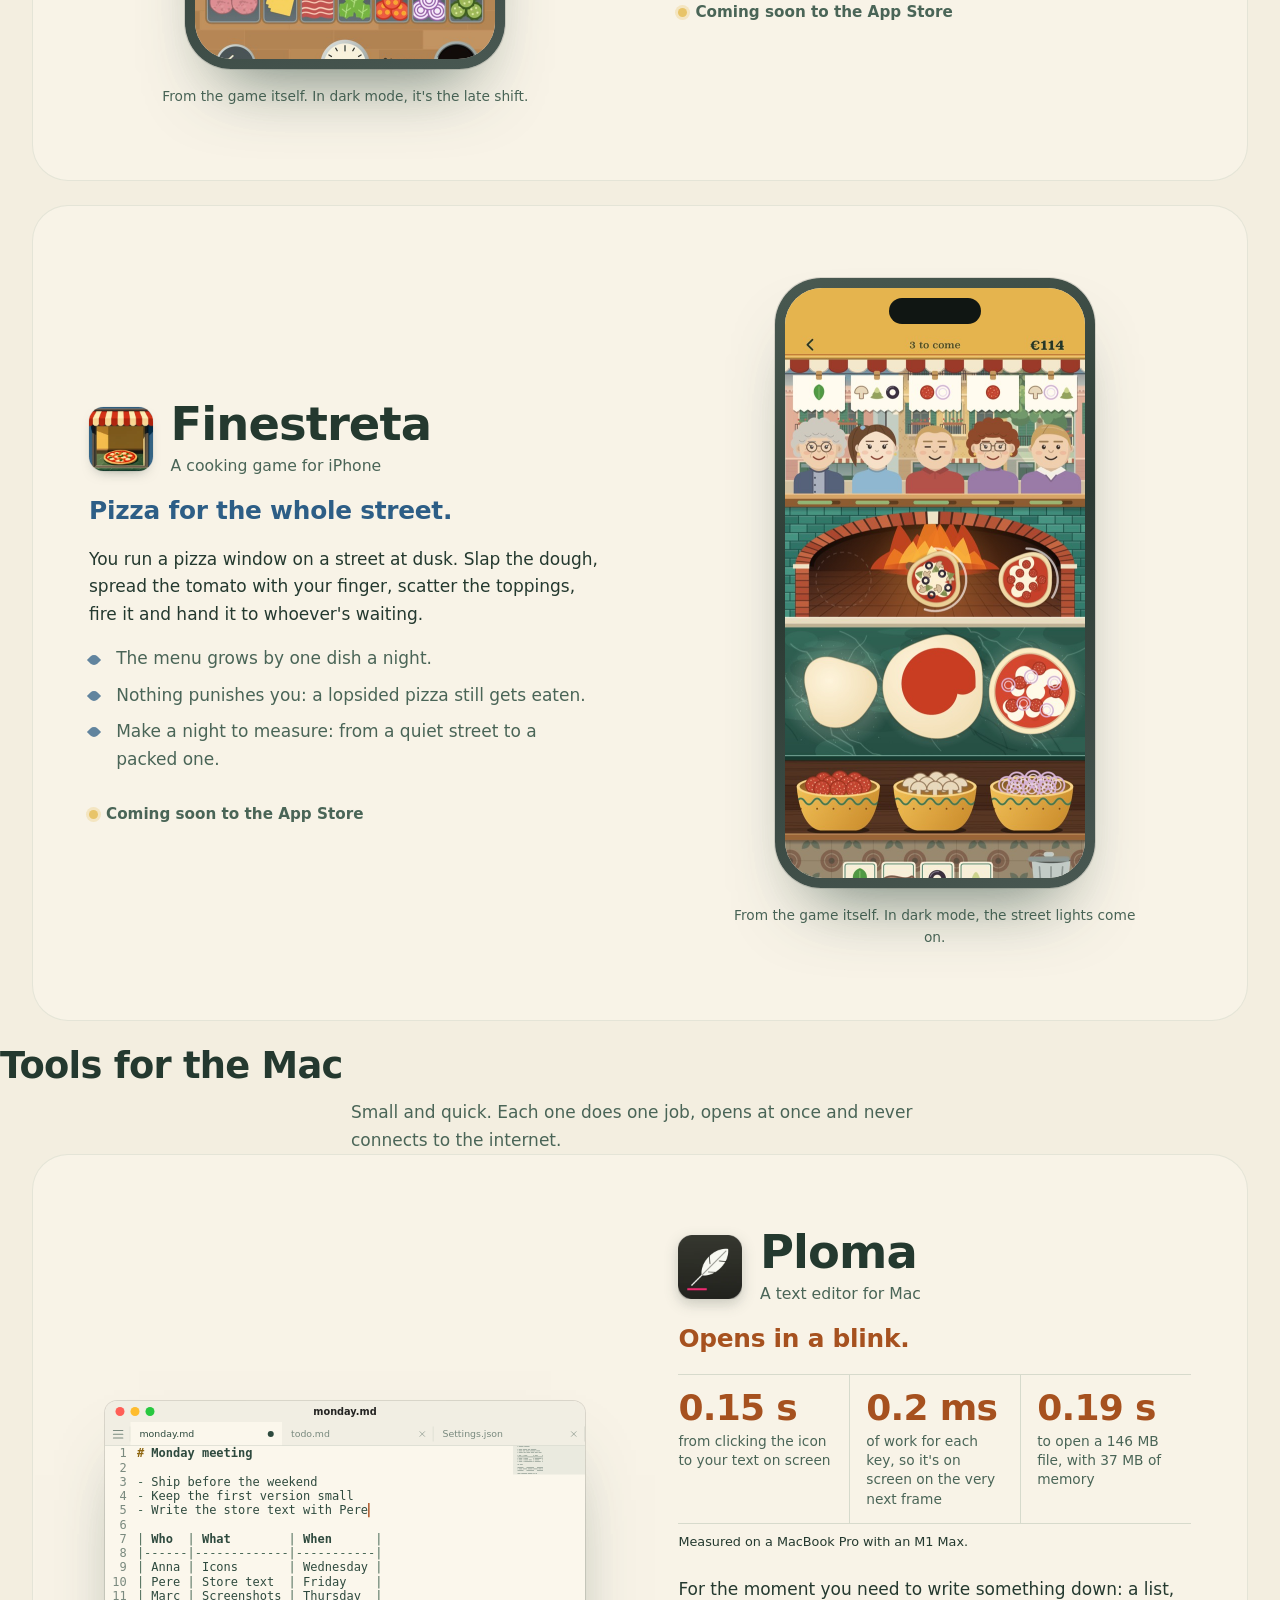
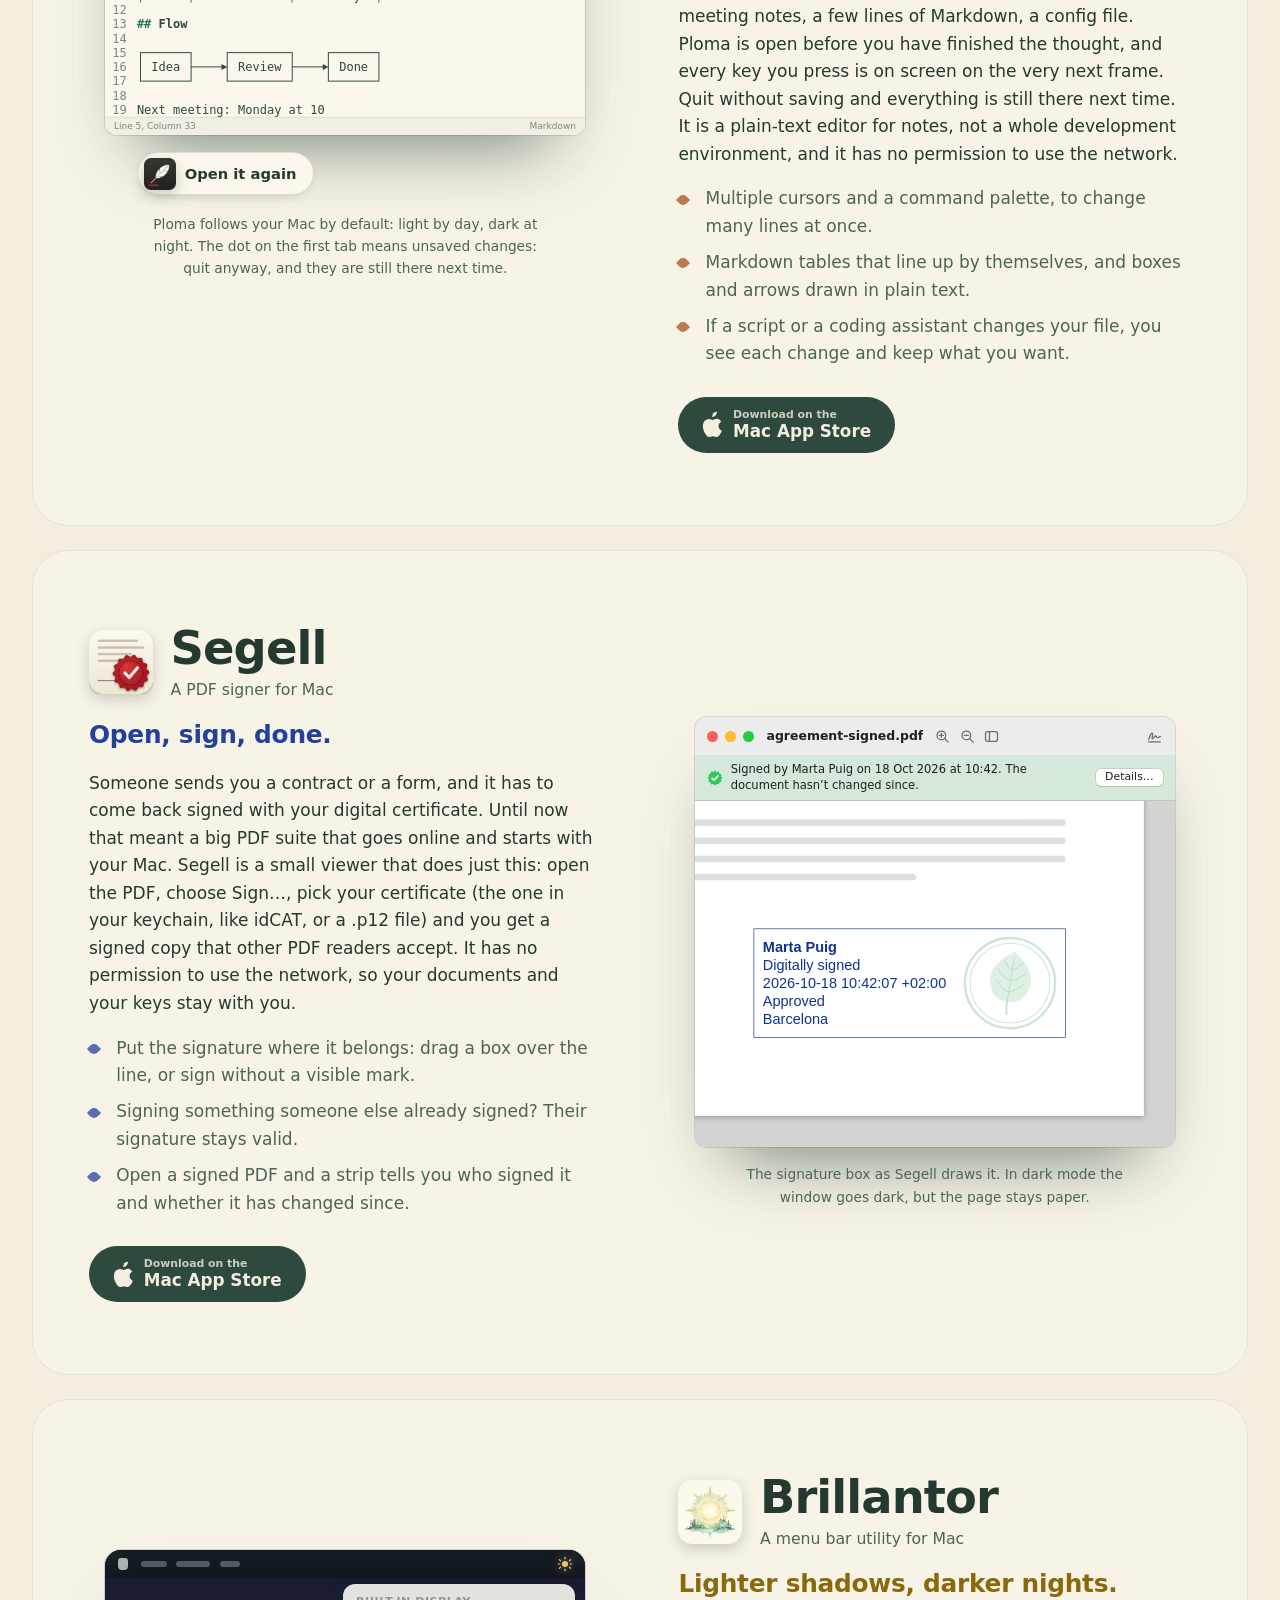
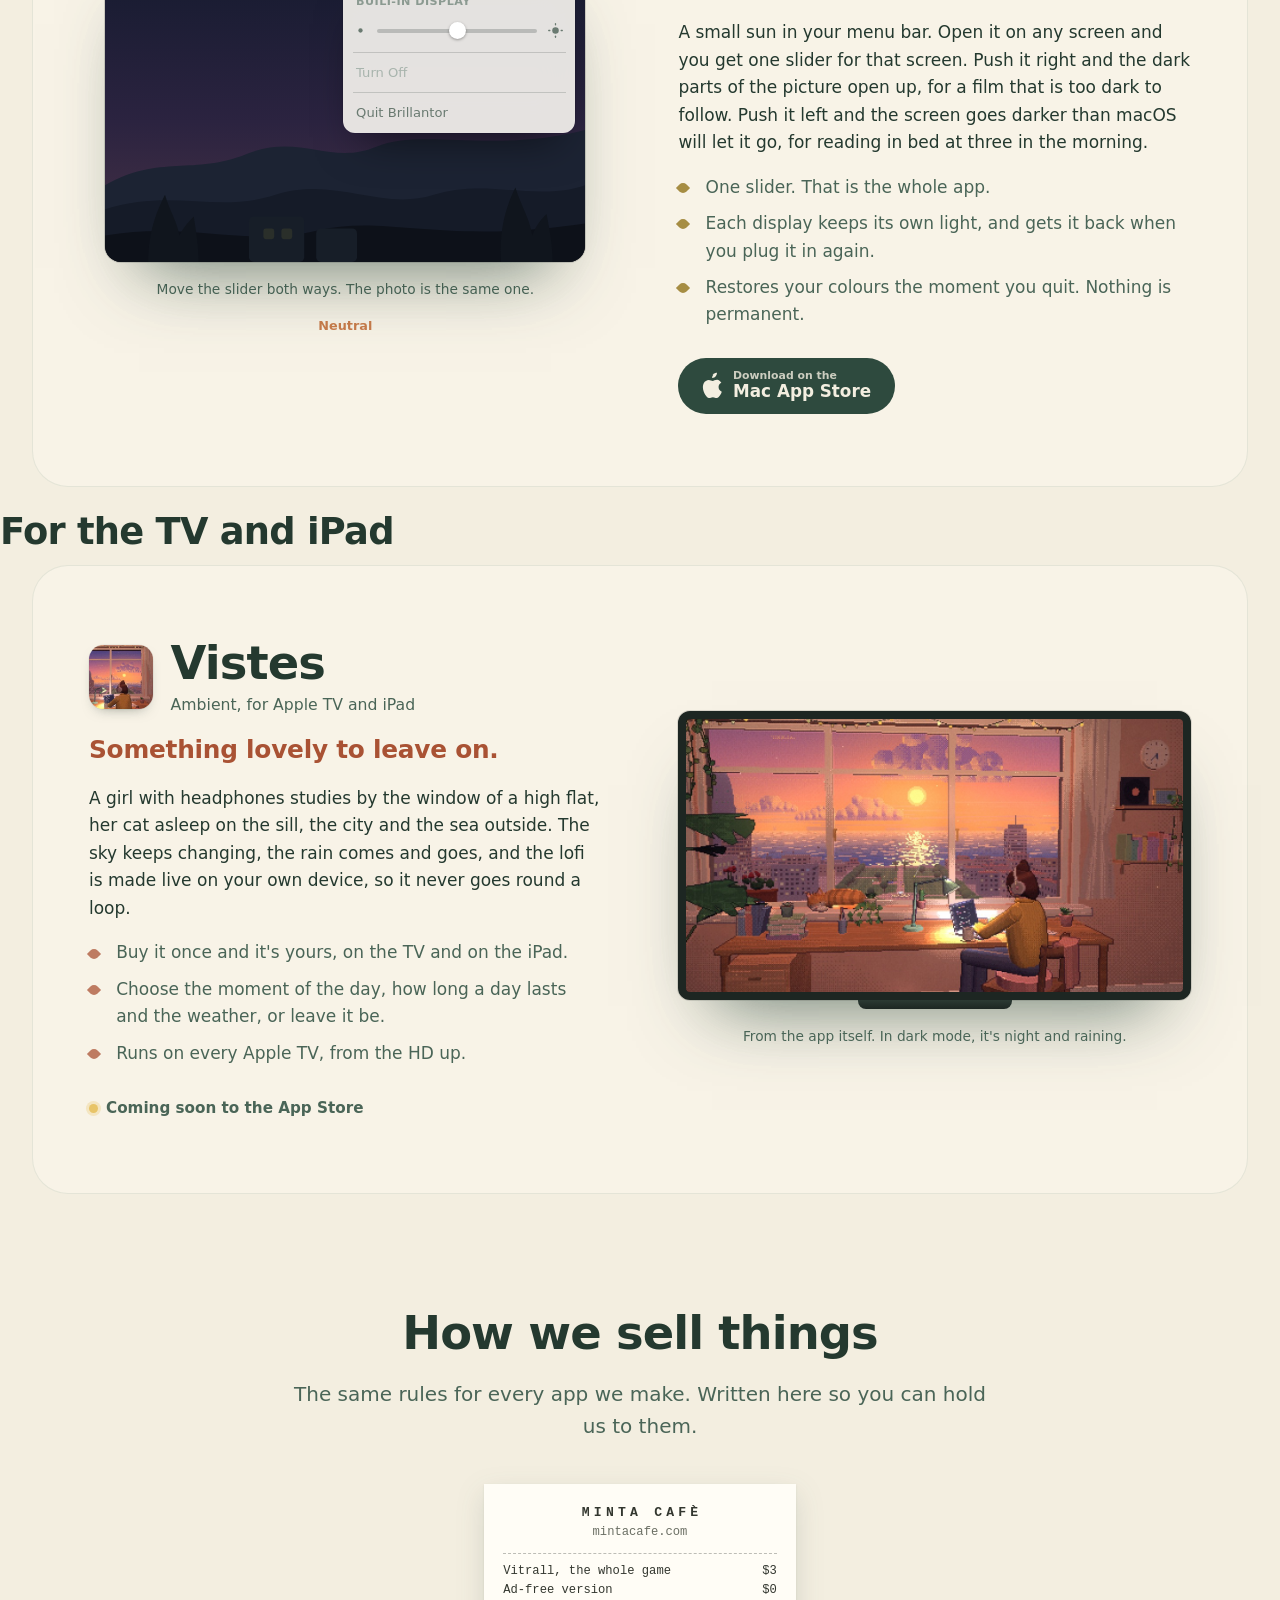
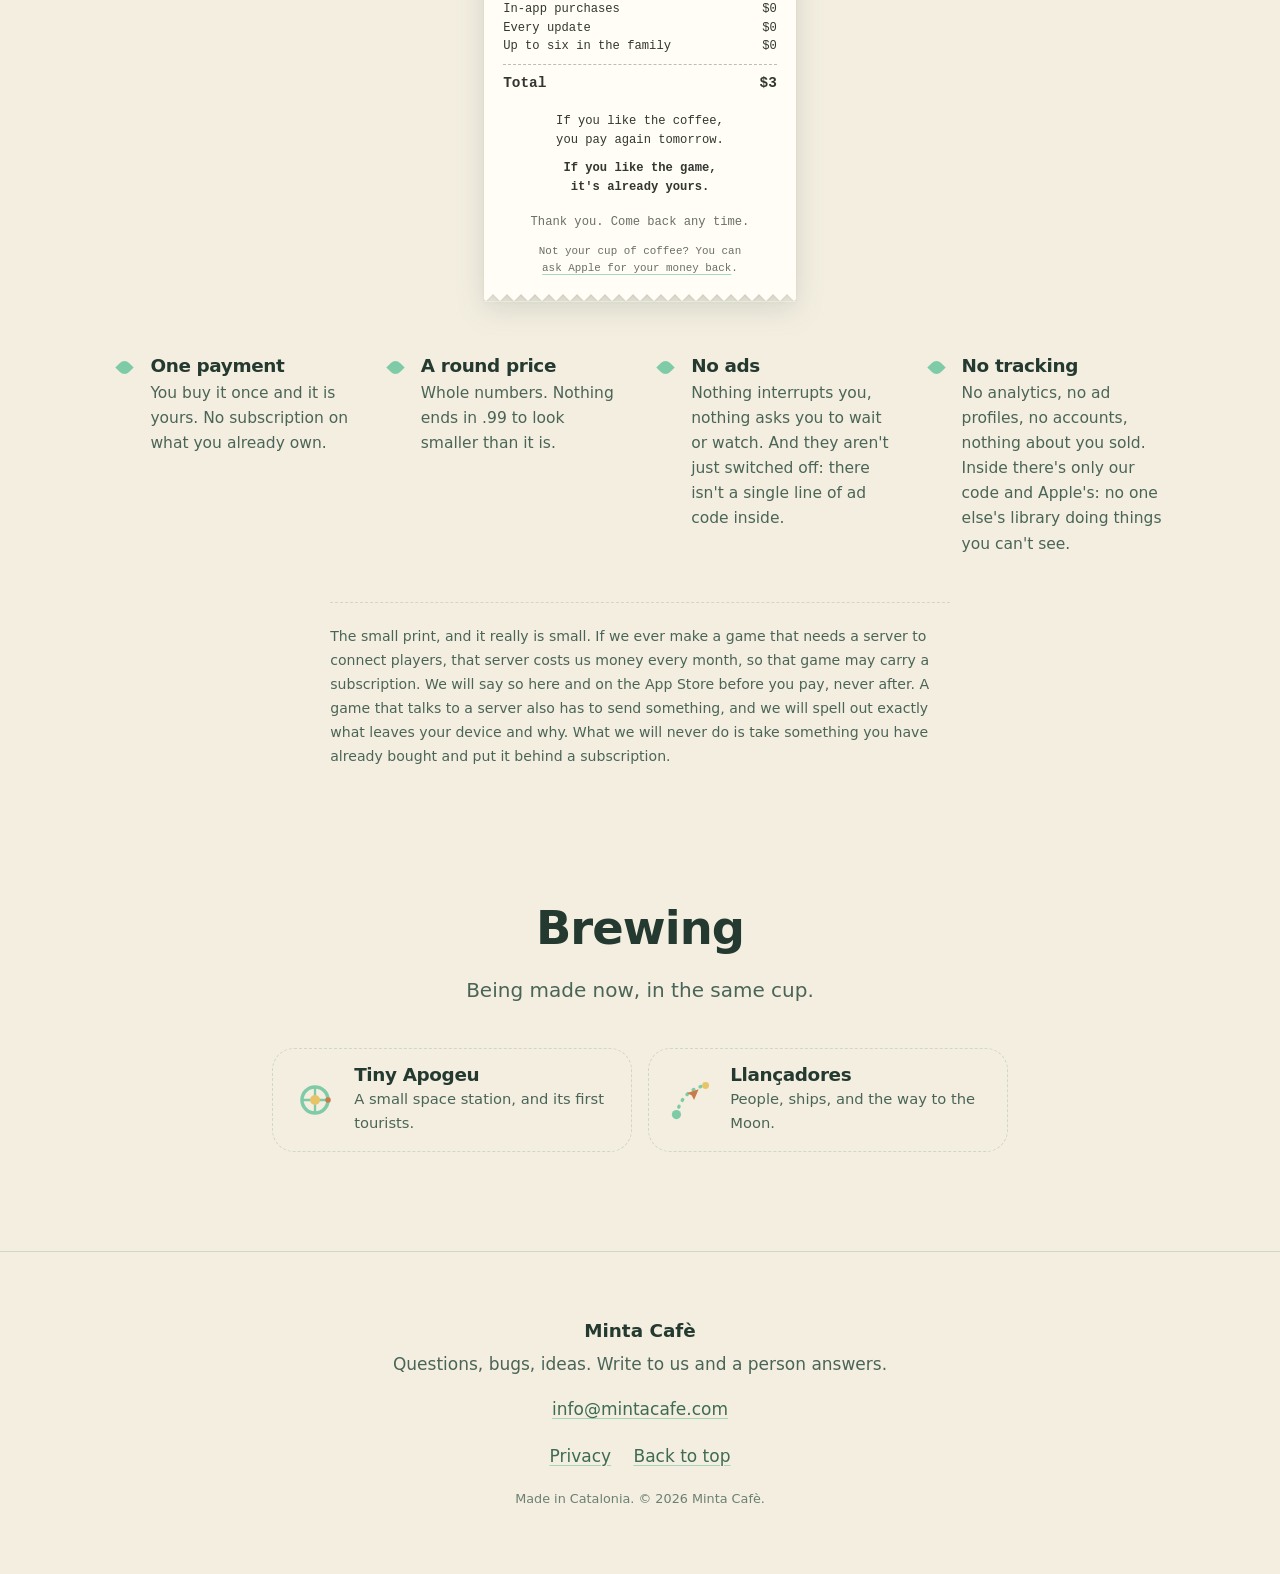
==== commit bd04475c: "La carta, sense preus: s'haurien de mantenir i l'embruten Només el tiquet porta preu (el del Vitrall" ====
--- a/index.html
+++ b/index.html
@@ -126,27 +126,24 @@
             <li><a class="dish" href="#circell">
               <img class="icon icon--ios dish__icon" src="assets/icons/circell.webp" alt="" width="56" height="56">
               <span class="dish__text"><span class="dish__name">Circell</span><span class="dish__line" data-i18n="circell.tagline">Turn, join, bloom.</span></span>
-              <span class="dish__side"><span class="dish__price" data-price="circell"></span><span class="dish__tag" data-i18n="tag.play">Play it here</span></span>
+              <span class="dish__tag" data-i18n="tag.play">Play it here</span>
             </a></li>
             <li><a class="dish" href="#confitura">
               <img class="icon icon--ios dish__icon" src="assets/icons/confitura.webp" alt="" width="56" height="56">
               <span class="dish__text"><span class="dish__name">Confitura</span><span class="dish__line" data-i18n="confitura.tagline">Drop, merge, make jam.</span></span>
-              <span class="dish__side"><span class="dish__price" data-price="confitura"></span></span>
             </a></li>
             <li><a class="dish" href="#vitrall">
               <img class="icon icon--ios dish__icon" src="assets/icons/vitrall.webp" alt="" width="56" height="56">
               <span class="dish__text"><span class="dish__name">Vitrall <small class="dish__soon" data-i18n="tag.soon">soon</small></span><span class="dish__line" data-i18n="vitrall.tagline">Light, cell by cell.</span></span>
-              <span class="dish__side"><span class="dish__price" data-price="vitrall"></span><span class="dish__tag" data-i18n="tag.play">Play it here</span></span>
+              <span class="dish__tag" data-i18n="tag.play">Play it here</span>
             </a></li>
             <li><a class="dish" href="#planxa">
               <img class="icon icon--ios dish__icon" src="assets/icons/planxa.webp" alt="" width="56" height="56">
               <span class="dish__text"><span class="dish__name">Planxa <small class="dish__soon" data-i18n="tag.soon">soon</small></span><span class="dish__line" data-i18n="planxa.tagline">A griddle that waits for you.</span></span>
-              <span class="dish__side"><span class="dish__price" data-price="planxa"></span></span>
             </a></li>
             <li><a class="dish" href="#finestreta">
               <img class="icon icon--ios dish__icon" src="assets/icons/finestreta.webp" alt="" width="56" height="56">
               <span class="dish__text"><span class="dish__name">Finestreta <small class="dish__soon" data-i18n="tag.soon">soon</small></span><span class="dish__line" data-i18n="finestreta.tagline">Pizza for the whole street.</span></span>
-              <span class="dish__side"><span class="dish__price" data-price="finestreta"></span></span>
             </a></li>
           </ul>
         </section>
@@ -158,17 +155,15 @@
             <li><a class="dish" href="#ploma">
               <img class="icon icon--mac dish__icon" src="assets/icons/ploma.webp" alt="" width="56" height="56">
               <span class="dish__text"><span class="dish__name">Ploma</span><span class="dish__line" data-i18n="ploma.tagline">Opens in a blink.</span></span>
-              <span class="dish__side"><span class="dish__price" data-price="ploma"></span></span>
             </a></li>
             <li><a class="dish" href="#segell">
               <img class="icon icon--mac dish__icon" src="assets/icons/segell.webp" alt="" width="56" height="56">
               <span class="dish__text"><span class="dish__name">Segell</span><span class="dish__line" data-i18n="segell.tagline">Open, sign, done.</span></span>
-              <span class="dish__side"><span class="dish__price" data-price="segell"></span></span>
             </a></li>
             <li><a class="dish" href="#brillantor">
               <img class="icon icon--mac dish__icon" src="assets/icons/brillantor.webp" alt="" width="56" height="56">
               <span class="dish__text"><span class="dish__name">Brillantor</span><span class="dish__line" data-i18n="brillantor.tagline">Lighter shadows, darker nights.</span></span>
-              <span class="dish__side"><span class="dish__price" data-price="brillantor"></span><span class="dish__tag" data-i18n="tag.try">Try it here</span></span>
+              <span class="dish__tag" data-i18n="tag.try">Try it here</span>
             </a></li>
           </ul>
         </section>
@@ -178,7 +173,6 @@
             <li><a class="dish" href="#vistes">
               <img class="icon icon--ios dish__icon" src="assets/icons/vistes.webp" alt="" width="56" height="56">
               <span class="dish__text"><span class="dish__name">Vistes <small class="dish__soon" data-i18n="tag.soon">soon</small></span><span class="dish__line" data-i18n="vistes.tagline">Something lovely to leave on.</span></span>
-              <span class="dish__side"><span class="dish__price" data-price="vistes"></span></span>
             </a></li>
           </ul>
         </section>
--- a/assets/style.css
+++ b/assets/style.css
@@ -457,39 +457,29 @@
 
 .carta__list { list-style: none; margin: 0; padding: 0; display: grid; gap: .1rem; }
 .dish {
-  display: grid; grid-template-columns: auto minmax(0, 1fr) auto;
-  /* The outer rows take up the icon's extra height, so name and line stay together. */
-  grid-template-rows: 1fr auto auto 1fr; column-gap: .95rem; row-gap: 0;
+  display: grid; grid-template-columns: auto minmax(0, 1fr) auto; align-items: center;
+  gap: .95rem;
   margin: 0 -.75rem; padding: .55rem .75rem;
   border-radius: 20px;
   color: var(--ink); text-decoration: none;
   transition: background-color .2s ease;
 }
 .dish:hover { background: var(--dish-hover); color: var(--ink); }
-.dish__icon { width: 56px; height: 56px; grid-row: 1 / -1; }
-.dish__name, .dish__line { line-height: 1.28; }
+.dish__icon { width: 56px; height: 56px; }
+.dish__text { display: grid; line-height: 1.28; }
 .dish__name { font-weight: 720; font-size: 1.14rem; }
 .dish__line { color: var(--ink-2); font-size: .96rem; }
 .dish__soon { margin-left: .3rem; font-size: .76rem; font-weight: 700; color: var(--clay); }
-/* Two rows: the name and its price, like a menu's, then the line and the
-   "play it here" tag, if any. The wrappers step aside (display: contents) so
-   all four sit on the dish's own grid, and every price lines up with its name. */
-.dish__text, .dish__side { display: contents; }
-.dish__name  { grid-column: 2; grid-row: 2; align-self: baseline; }
-.dish__line  { grid-column: 2; grid-row: 3; align-self: start; }
-.dish__price { grid-column: 3; grid-row: 2; align-self: baseline; justify-self: end;
-               font-weight: 620; font-size: 1.04rem; color: var(--ink);
-               font-variant-numeric: tabular-nums; white-space: nowrap; }
-.dish__price:empty { display: none; }
 .dish__tag {
-  grid-column: 3; grid-row: 3; align-self: start; justify-self: end; margin-top: .15rem;
   font-size: .78rem; font-weight: 700; white-space: nowrap;
   color: var(--leaf); padding: .25em .75em; border-radius: 999px;
   background: color-mix(in srgb, var(--mint) 28%, transparent);
 }
 @media (prefers-color-scheme: dark) { .dish__tag { color: var(--mint); background: color-mix(in srgb, var(--mint) 16%, transparent); } }
 @media (max-width: 380px) {
+  .dish { grid-template-columns: auto minmax(0, 1fr); }
   .dish__tag { display: none; }
+}
 }
 
 /* ── Chapters: games, Mac, TV ─────────────────────────────── */
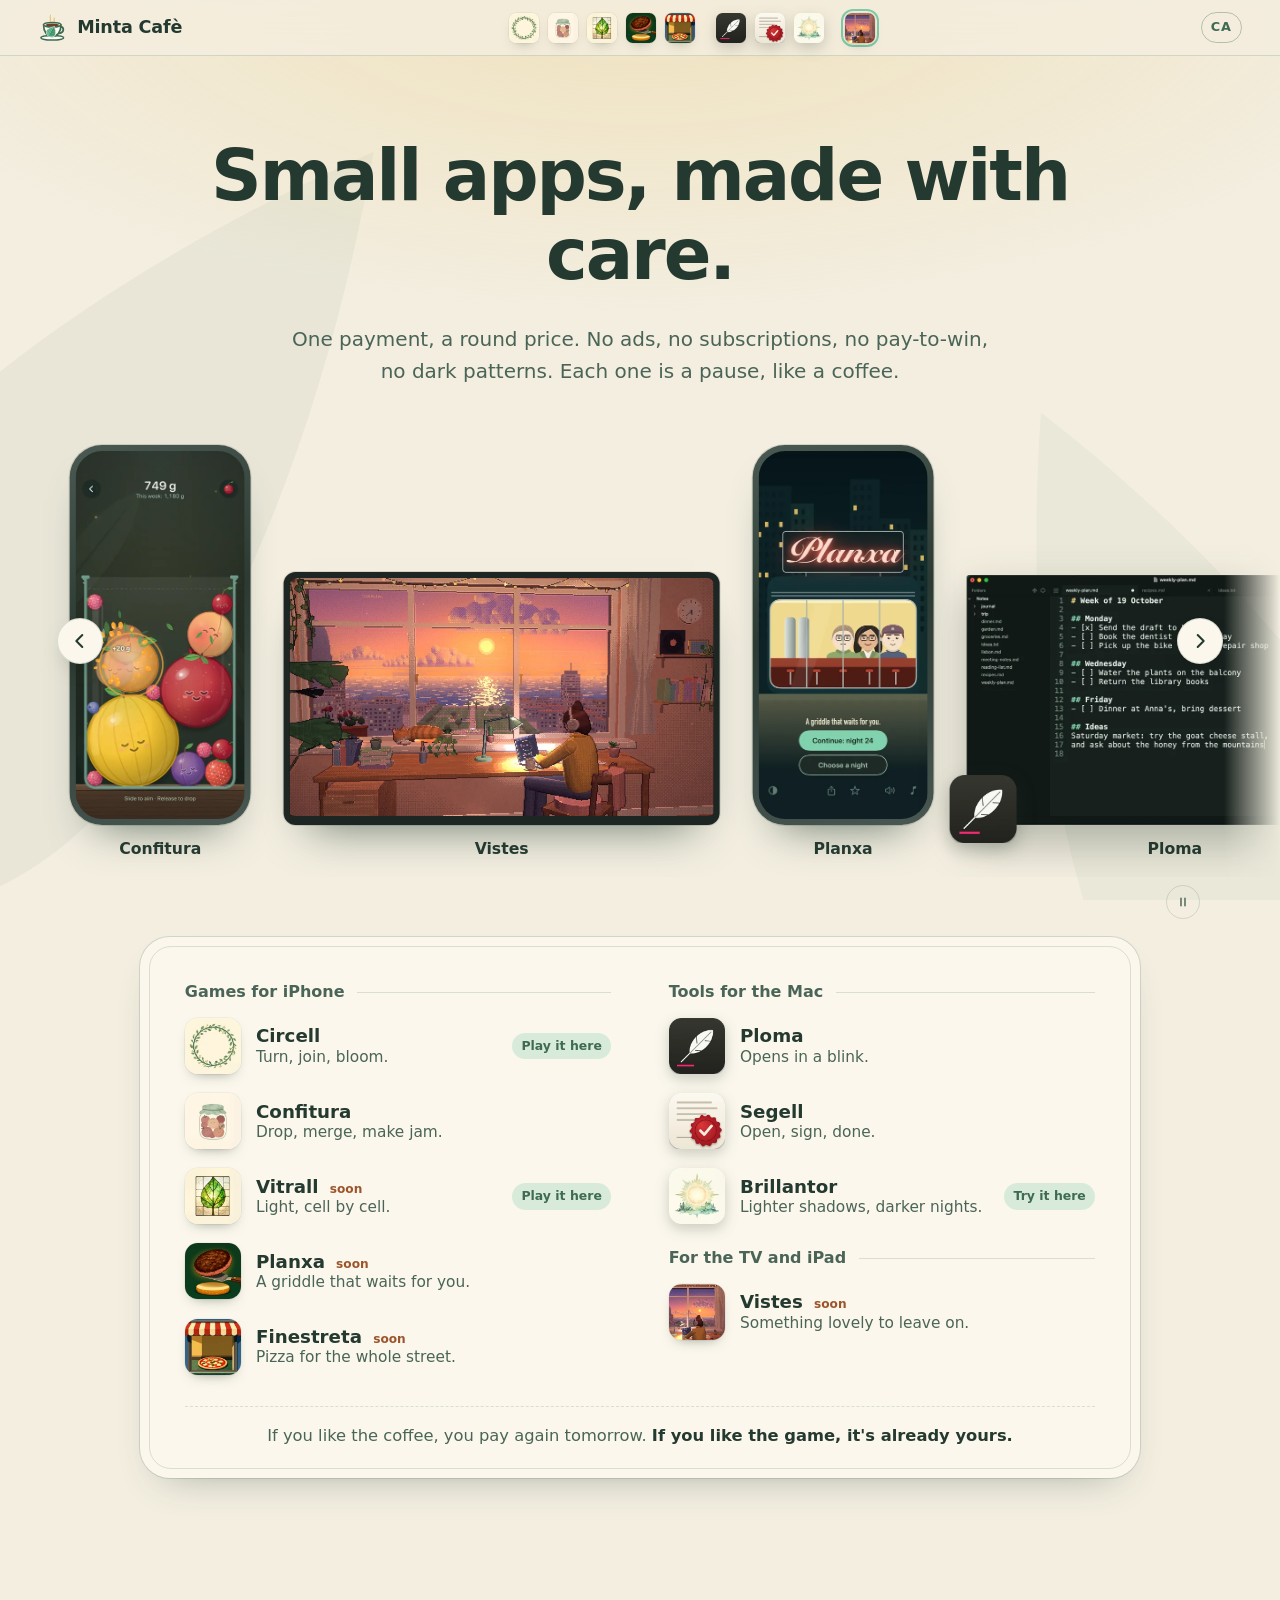
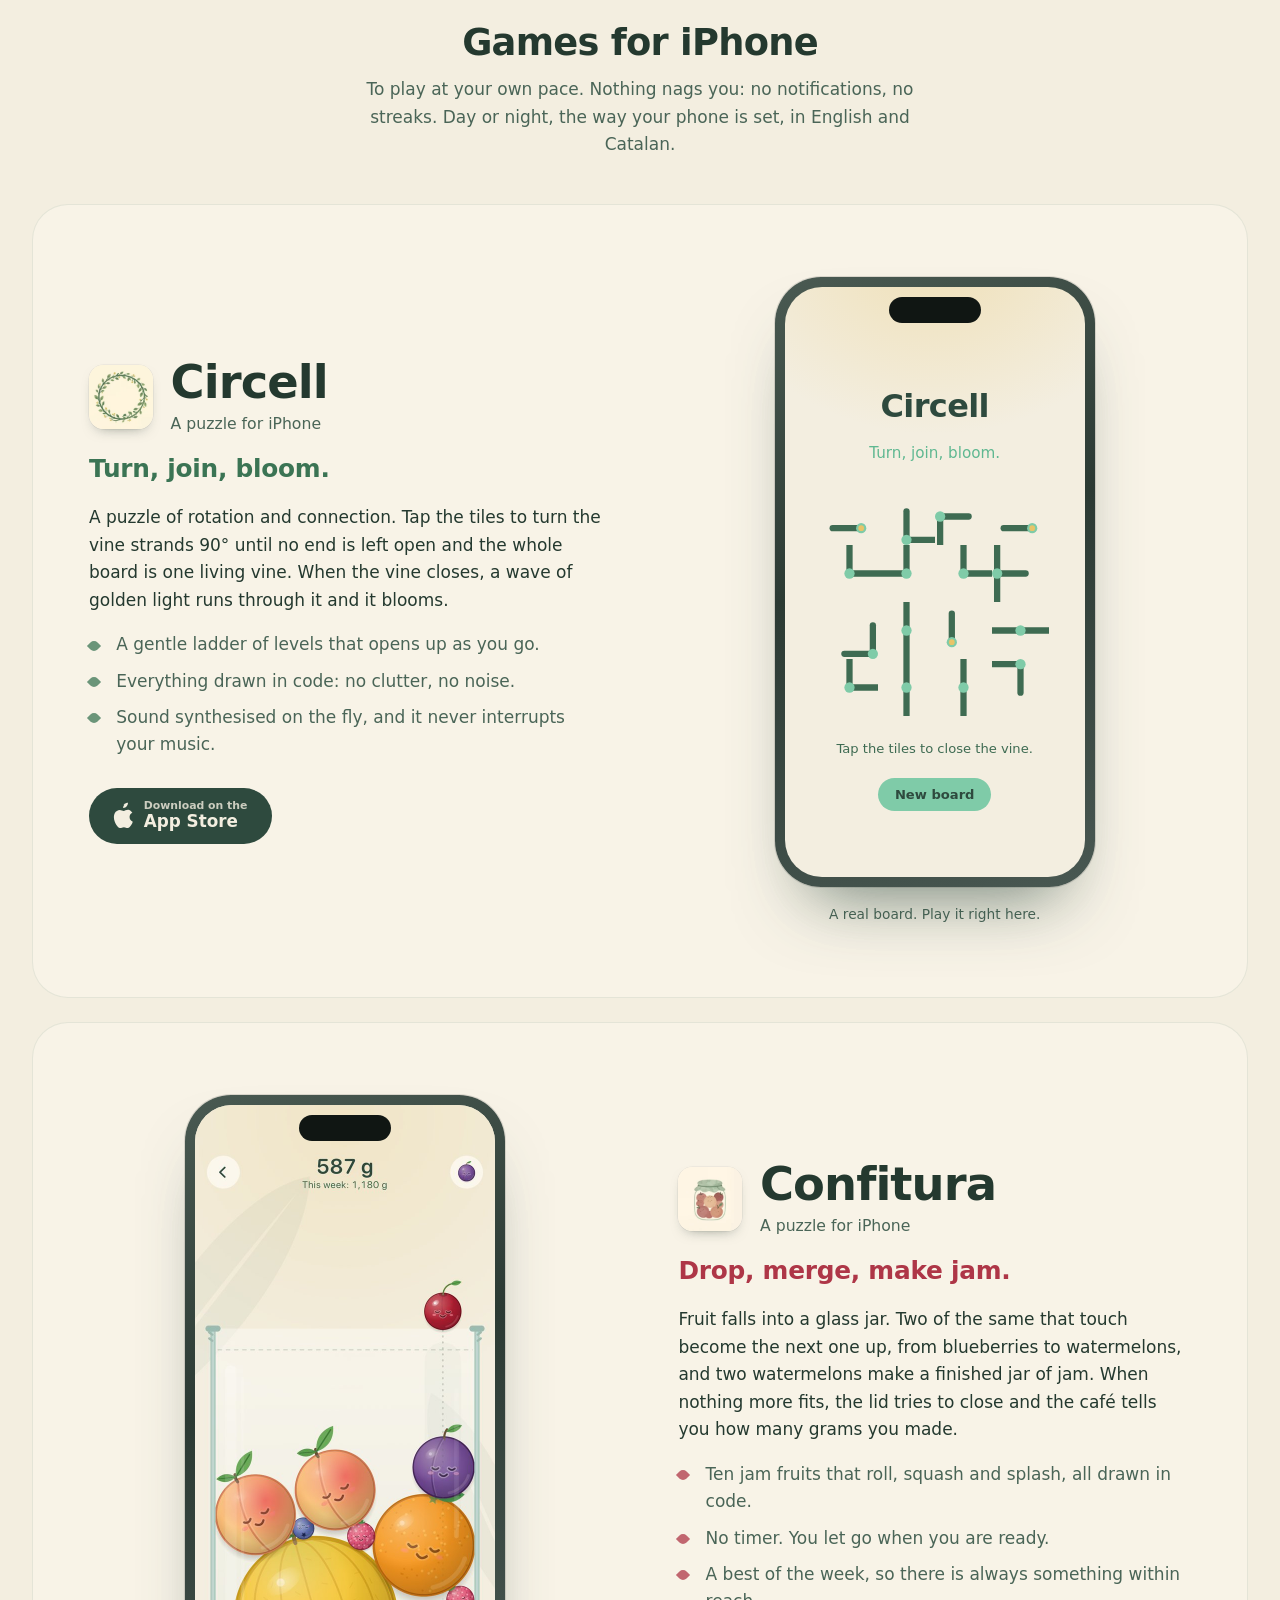
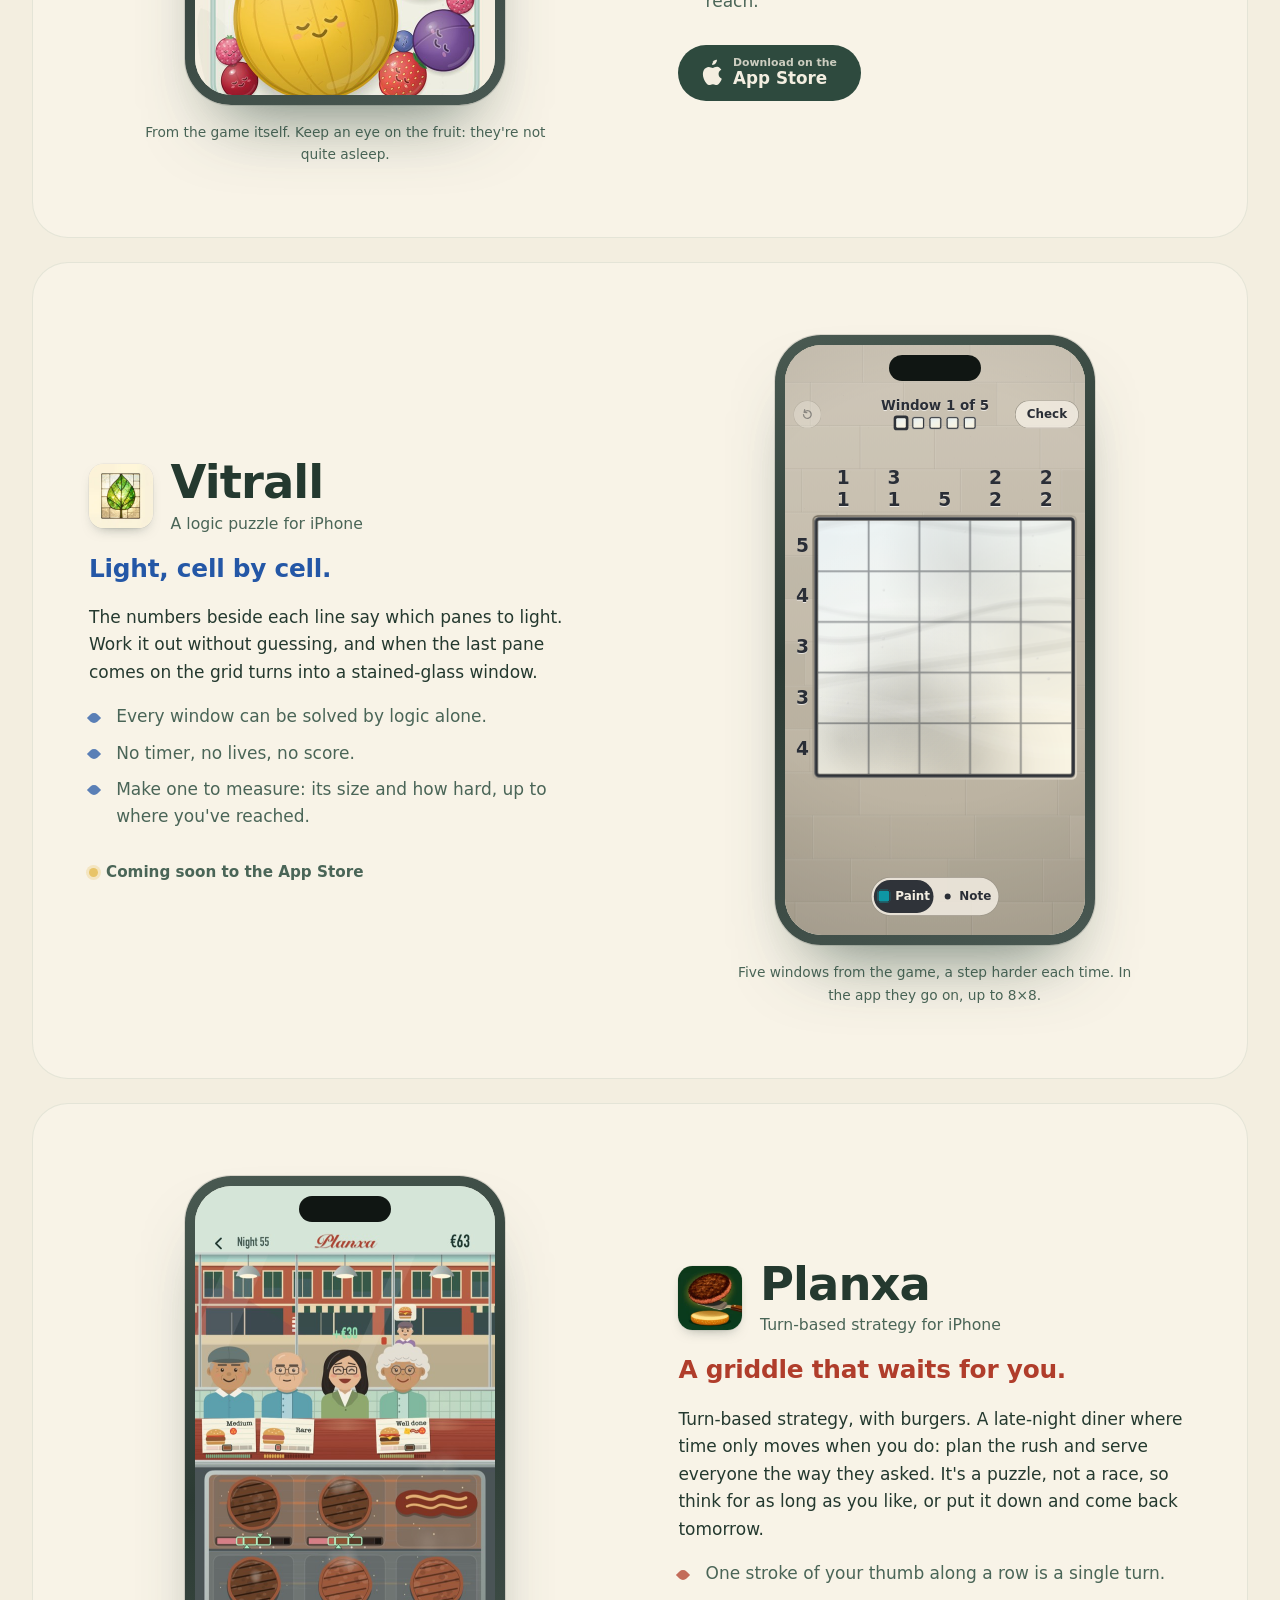
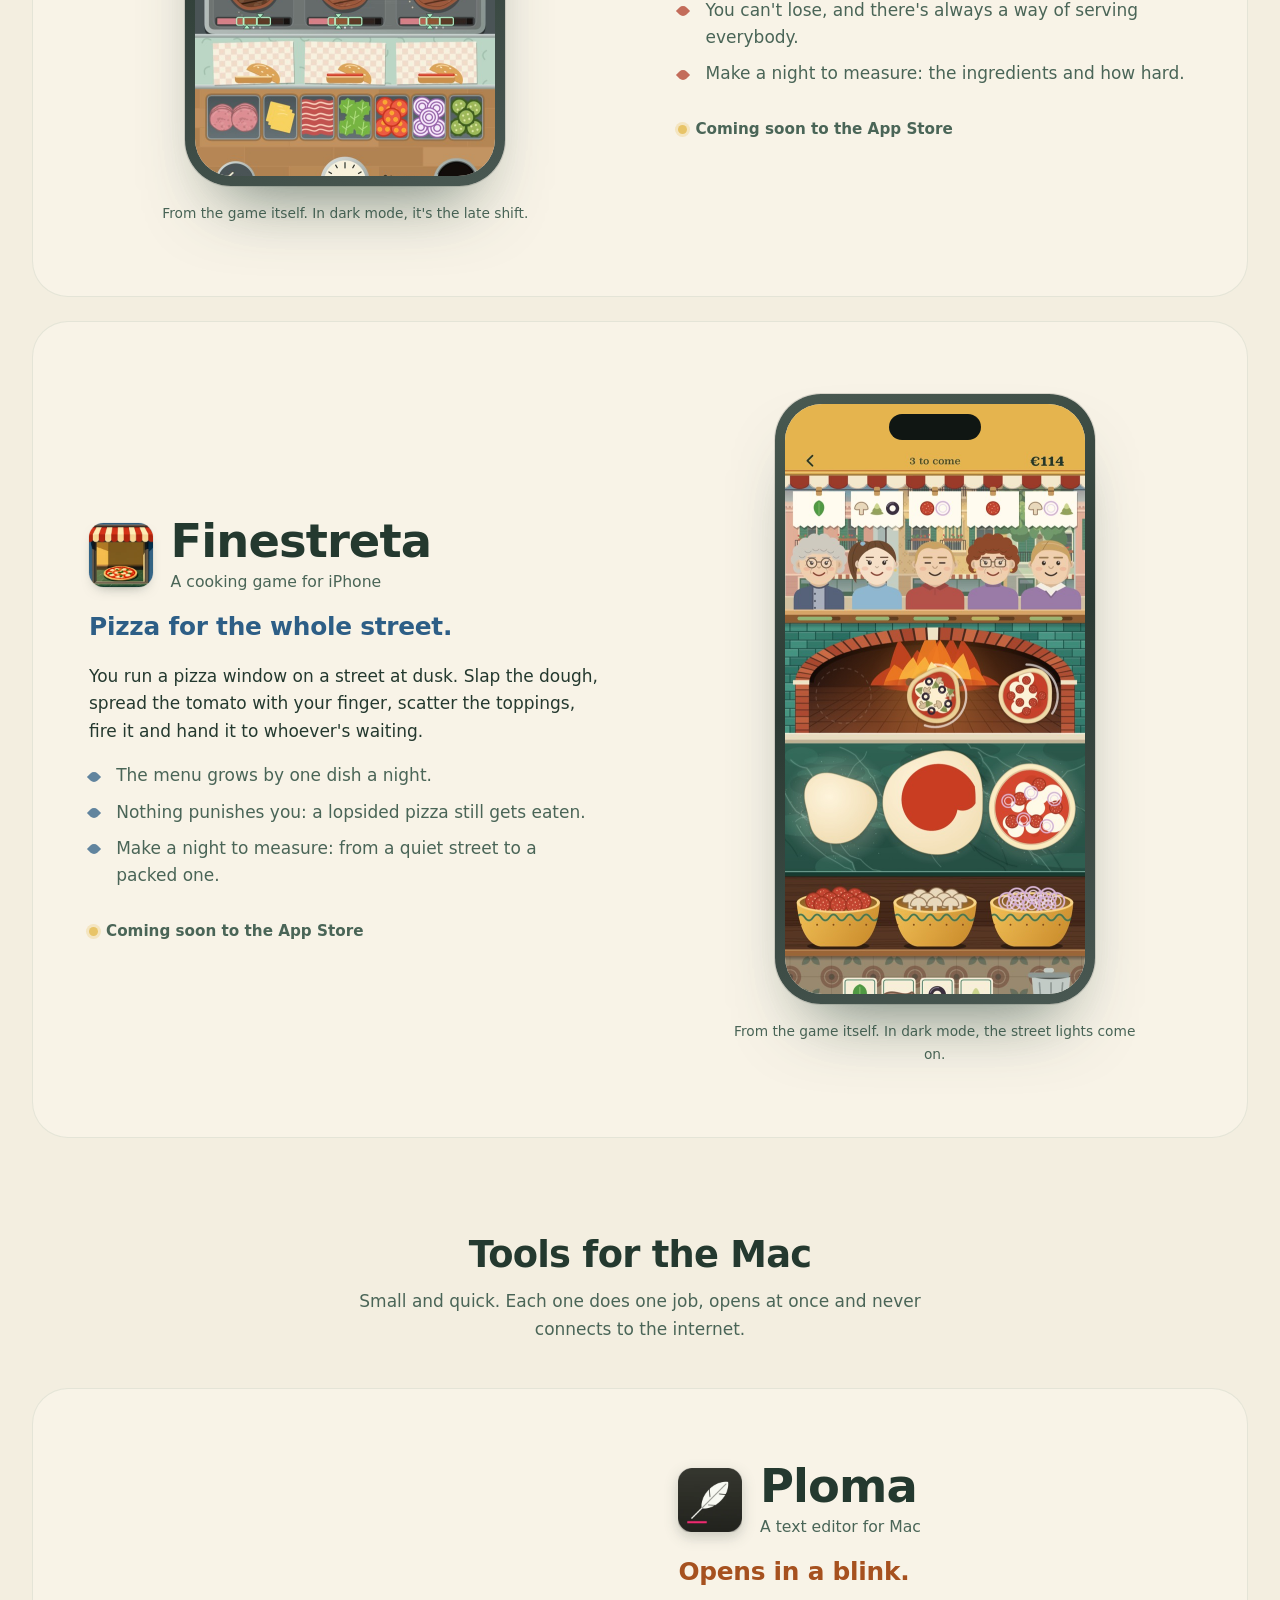
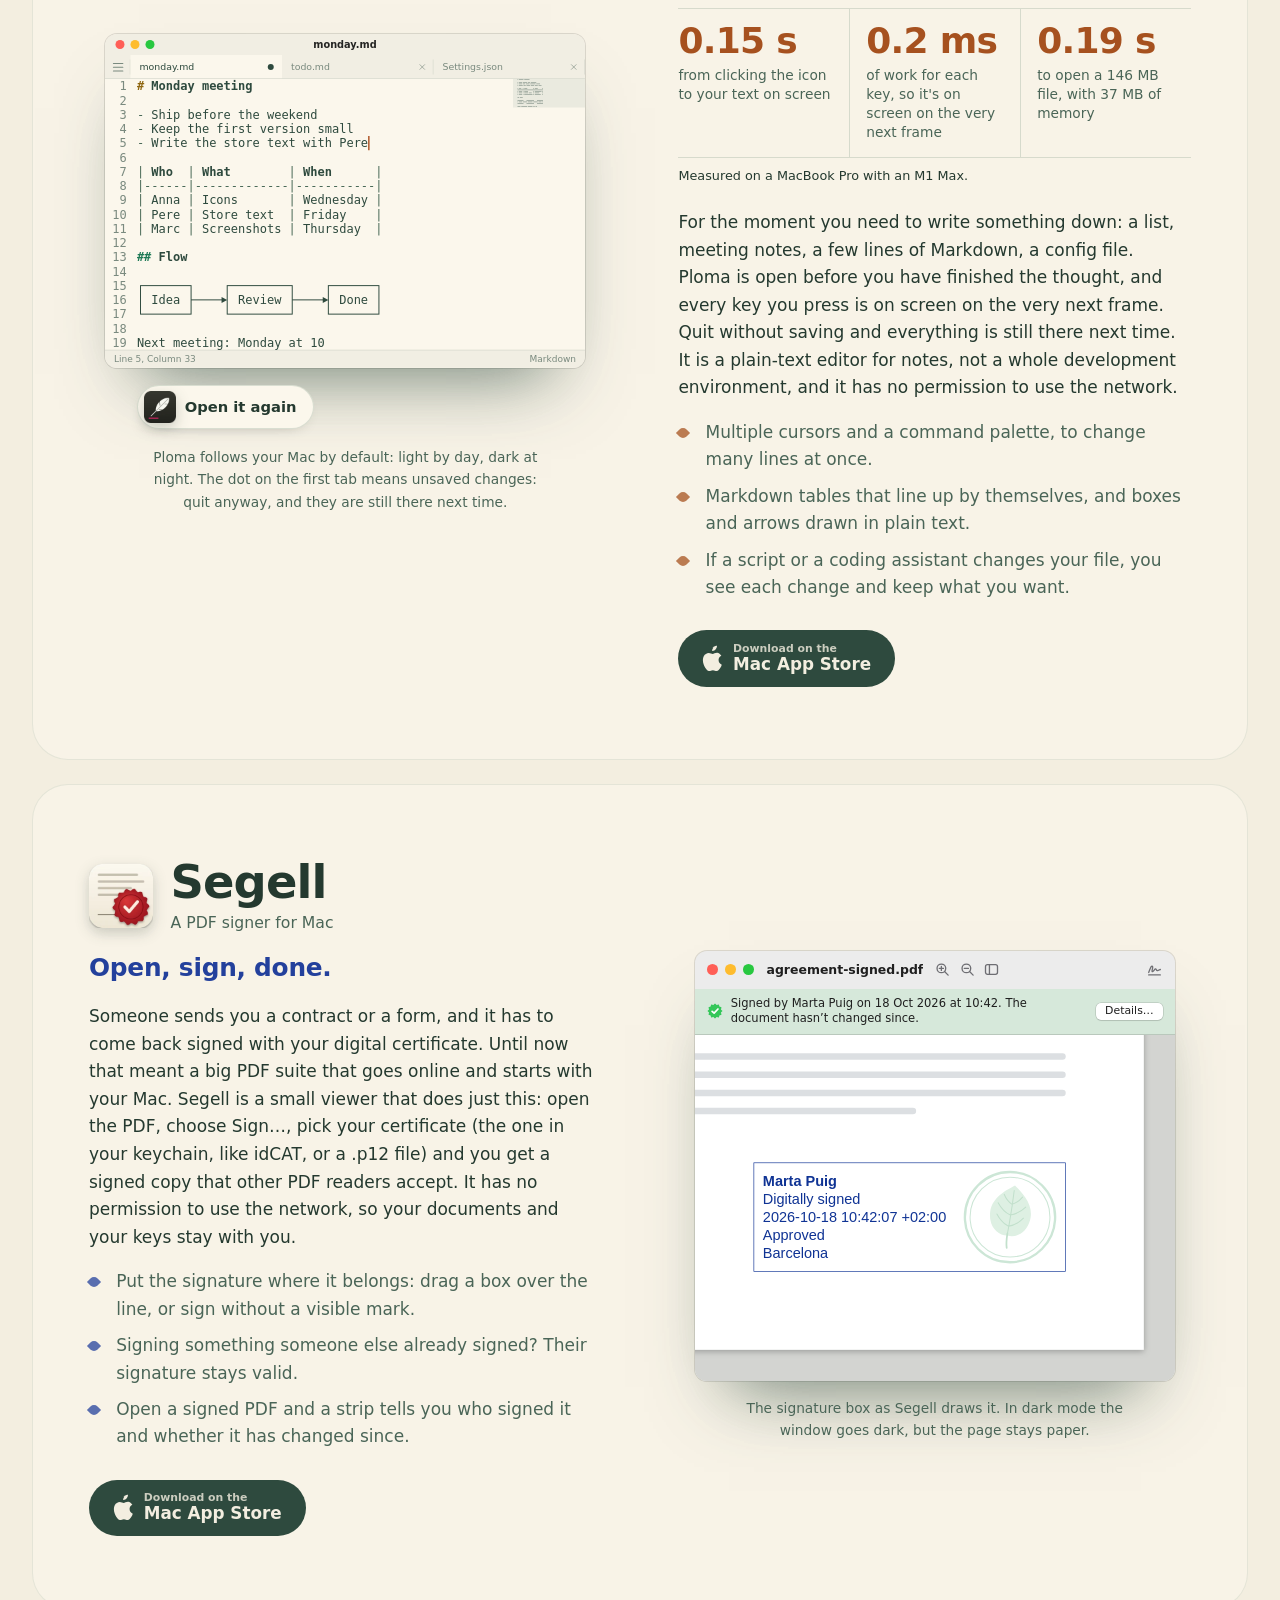
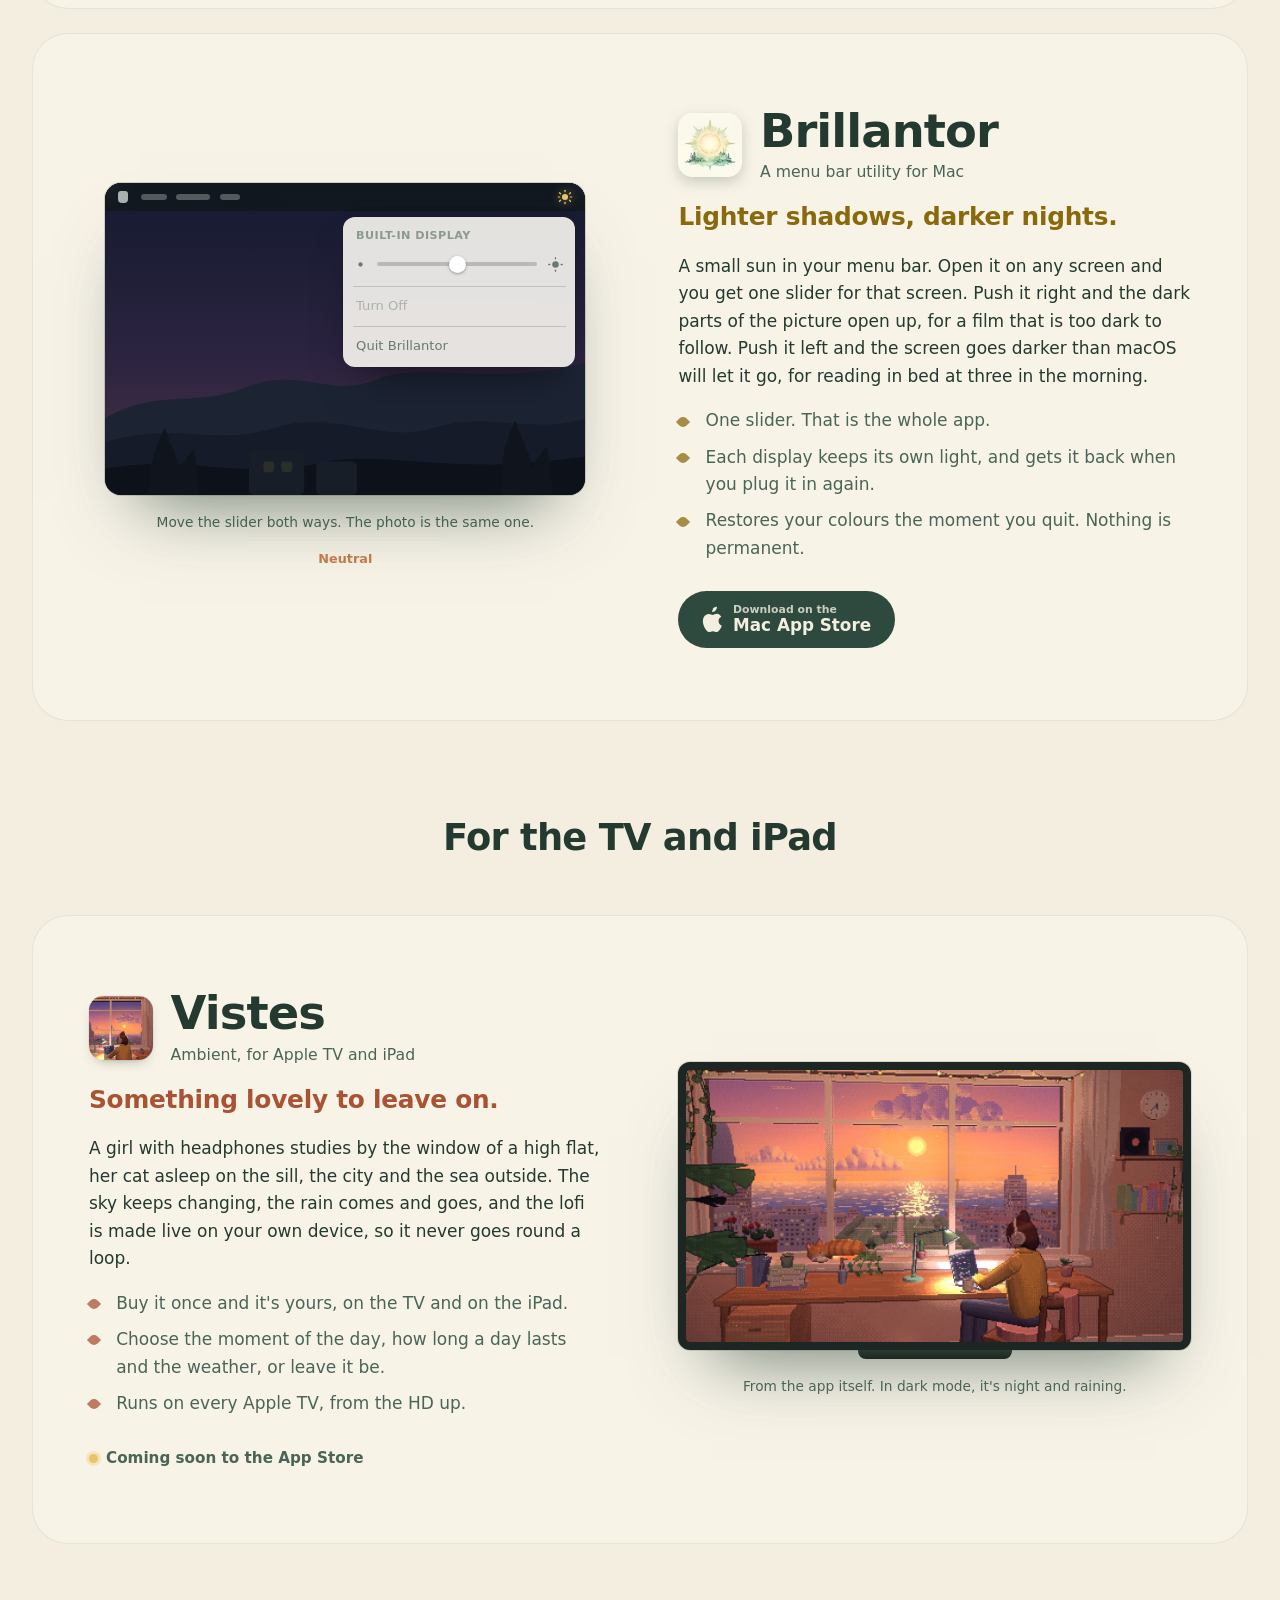
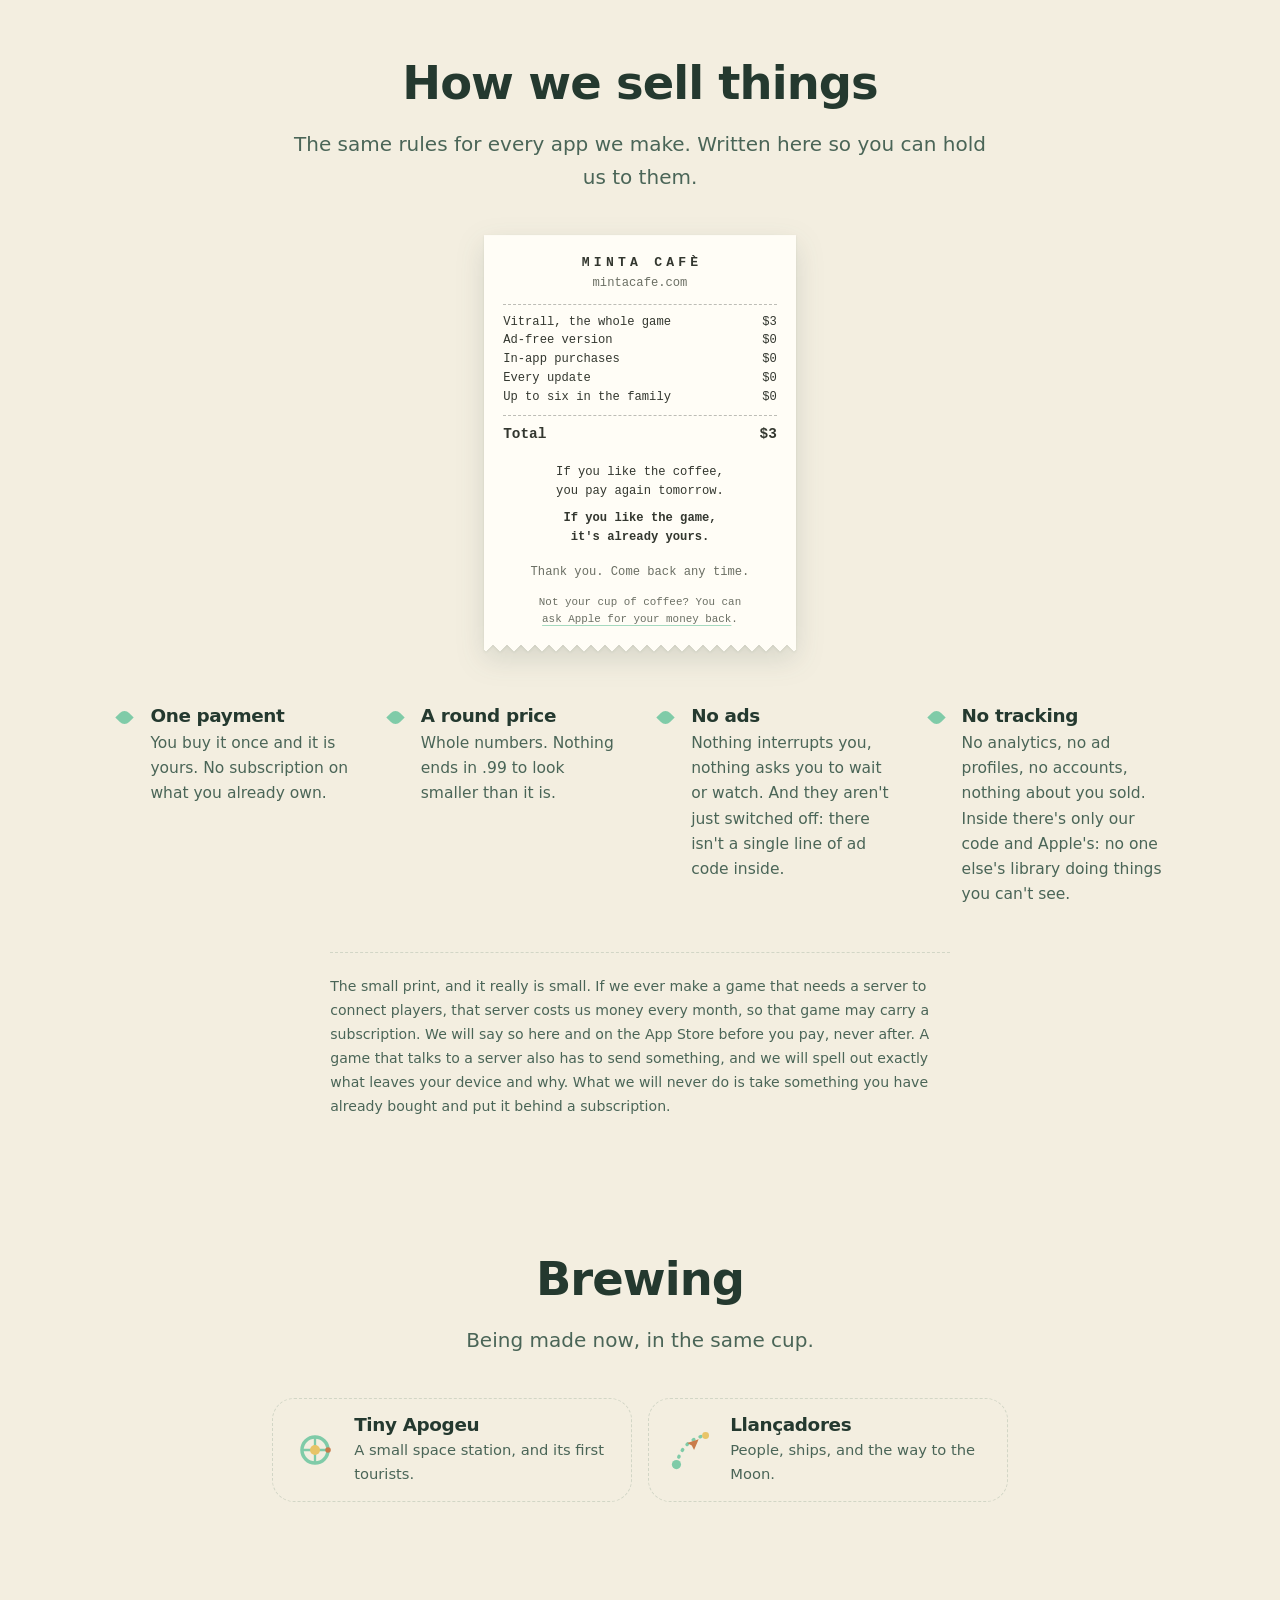
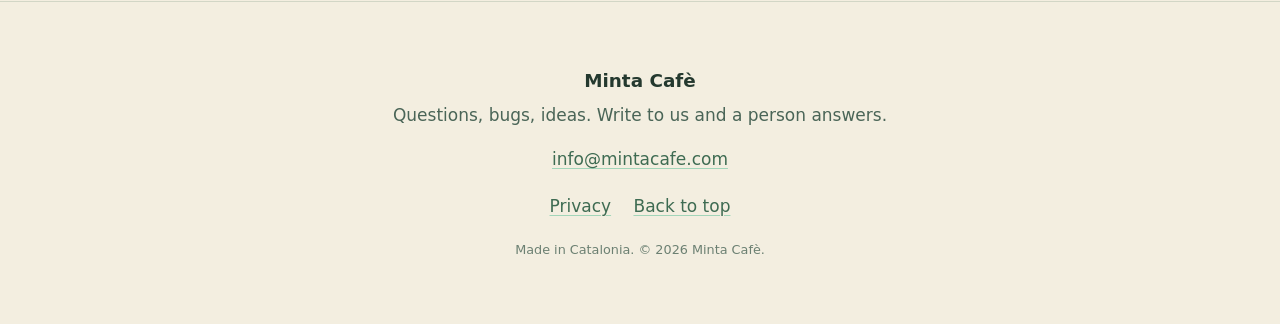
==== commit 6182e68c: "La marca: una tassa de cafè de porcellana amb una fulla de menta al davant L'anell amb fulles s'asse" ====
--- a/index.html
+++ b/index.html
@@ -11,7 +11,7 @@
 <meta property="og:url" content="https://mintacafe.com/">
 <meta name="theme-color" content="#F3EEE0" media="(prefers-color-scheme: light)">
 <meta name="theme-color" content="#16231D" media="(prefers-color-scheme: dark)">
-<link rel="icon" href="data:image/svg+xml,%3Csvg xmlns='http://www.w3.org/2000/svg' viewBox='0 0 32 32'%3E%3Crect width='32' height='32' rx='8' fill='%23F3EEE0'/%3E%3Ccircle cx='16' cy='16' r='9' fill='none' stroke='%237FCBA8' stroke-width='2.5'/%3E%3Ccircle cx='16' cy='7' r='2' fill='%23E8C468'/%3E%3C/svg%3E">
+<link rel="icon" href="assets/favicon.svg" type="image/svg+xml">
 <link rel="stylesheet" href="assets/style.css">
 <link rel="stylesheet" href="assets/vitrall.css">
 </head>
@@ -32,10 +32,17 @@
 <header class="head" id="head">
   <a class="brand" href="#top" aria-label="Minta Cafè">
     <svg class="brand__mark" viewBox="0 0 40 40" aria-hidden="true">
-      <circle cx="20" cy="20" r="13" fill="none" stroke="currentColor" stroke-width="2.6"/>
-      <circle cx="20" cy="7" r="2.6" fill="var(--gold)"/>
-      <ellipse cx="31" cy="26" rx="2.4" ry="4.6" fill="var(--mint)" transform="rotate(35 31 26)"/>
-      <ellipse cx="9" cy="26" rx="2.4" ry="4.6" fill="var(--mint)" transform="rotate(-35 9 26)"/>
+      <path class="mk-steam" d="M16.4 11.2c-1.2-1.5 1.1-2.7 0-4.6s.9-2.6.3-3.8M21.6 11.2c-1.2-1.5 1.1-2.7 0-4.6"/>
+      <ellipse class="mk-china" cx="19" cy="33" rx="15.2" ry="3.1" stroke-width="2"/>
+      <path class="mk-handle" d="M29.6 18.4c5.4-.7 6.2 7.8-1.6 8.6"/>
+      <path class="mk-china" d="M7.4 15.6C7.4 24.8 12 31.2 19 31.2s11.6-6.4 11.6-15.6z" stroke-width="2.2"/>
+      <ellipse class="mk-china" cx="19" cy="15.6" rx="11.6" ry="3.1" stroke-width="2"/>
+      <ellipse class="mk-coffee" cx="19" cy="15.9" rx="9.2" ry="1.95"/>
+      <g transform="translate(14.6 31) rotate(30) scale(1.12)">
+        <path class="mk-leaf" d="M0 0L-0.97 -0.2L-1.55 -0.41L-2.04 -0.61L-2.46 -0.81L-2.83 -1.02L-3.17 -1.22L-3.47 -1.42L-3.74 -1.63L-3.98 -1.83L-4.2 -2.03L-4.4 -2.23L-4.57 -2.44L-4.72 -2.64L-4.86 -2.84L-4.99 -3.05L-5.11 -3.25L-5.21 -3.45L-5.27 -3.66L-5.24 -3.86L-5.29 -4.06L-5.37 -4.27L-5.44 -4.47L-5.47 -4.67L-5.47 -4.88L-5.33 -5.08L-5.2 -5.28L-5.25 -5.48L-5.28 -5.69L-5.27 -5.89L-5.23 -6.09L-5.07 -6.3L-4.74 -6.5L-4.75 -6.7L-4.75 -6.91L-4.72 -7.11L-4.64 -7.31L-4.49 -7.52L-4.17 -7.72L-4 -7.92L-3.97 -8.13L-3.9 -8.33L-3.8 -8.53L-3.66 -8.73L-3.39 -8.94L-3.09 -9.14L-3.02 -9.34L-2.93 -9.55L-2.8 -9.75L-2.65 -9.95L-2.44 -10.16L-2.16 -10.36L-2.02 -10.56L-1.88 -10.77L-1.73 -10.97L-1.56 -11.17L-1.37 -11.38L-1.18 -11.58L-1.01 -11.78L-0.84 -11.98L-0.67 -12.19L-0.5 -12.39L-0.33 -12.59L-0.17 -12.8L0 -13L0.17 -12.8L0.33 -12.59L0.5 -12.39L0.67 -12.19L0.84 -11.98L1.01 -11.78L1.18 -11.58L1.37 -11.38L1.56 -11.17L1.73 -10.97L1.88 -10.77L2.02 -10.56L2.16 -10.36L2.44 -10.16L2.65 -9.95L2.8 -9.75L2.93 -9.55L3.02 -9.34L3.09 -9.14L3.39 -8.94L3.66 -8.73L3.8 -8.53L3.9 -8.33L3.97 -8.13L4 -7.92L4.17 -7.72L4.49 -7.52L4.64 -7.31L4.72 -7.11L4.75 -6.91L4.75 -6.7L4.74 -6.5L5.07 -6.3L5.23 -6.09L5.27 -5.89L5.28 -5.69L5.25 -5.48L5.2 -5.28L5.33 -5.08L5.47 -4.88L5.47 -4.67L5.44 -4.47L5.37 -4.27L5.29 -4.06L5.24 -3.86L5.27 -3.66L5.21 -3.45L5.11 -3.25L4.99 -3.05L4.86 -2.84L4.72 -2.64L4.57 -2.44L4.4 -2.23L4.2 -2.03L3.98 -1.83L3.74 -1.63L3.47 -1.42L3.17 -1.22L2.83 -1.02L2.46 -0.81L2.04 -0.61L1.55 -0.41L0.97 -0.2L0 0Z"/>
+        <path class="mk-leaf-lit" d="M0 0L-0.97 -0.2L-1.55 -0.41L-2.04 -0.61L-2.46 -0.81L-2.83 -1.02L-3.17 -1.22L-3.47 -1.42L-3.74 -1.63L-3.98 -1.83L-4.2 -2.03L-4.4 -2.23L-4.57 -2.44L-4.72 -2.64L-4.86 -2.84L-4.99 -3.05L-5.11 -3.25L-5.21 -3.45L-5.27 -3.66L-5.24 -3.86L-5.29 -4.06L-5.37 -4.27L-5.44 -4.47L-5.47 -4.67L-5.47 -4.88L-5.33 -5.08L-5.2 -5.28L-5.25 -5.48L-5.28 -5.69L-5.27 -5.89L-5.23 -6.09L-5.07 -6.3L-4.74 -6.5L-4.75 -6.7L-4.75 -6.91L-4.72 -7.11L-4.64 -7.31L-4.49 -7.52L-4.17 -7.72L-4 -7.92L-3.97 -8.13L-3.9 -8.33L-3.8 -8.53L-3.66 -8.73L-3.39 -8.94L-3.09 -9.14L-3.02 -9.34L-2.93 -9.55L-2.8 -9.75L-2.65 -9.95L-2.44 -10.16L-2.16 -10.36L-2.02 -10.56L-1.88 -10.77L-1.73 -10.97L-1.56 -11.17L-1.37 -11.38L-1.18 -11.58L-1.01 -11.78L-0.84 -11.98L-0.67 -12.19L-0.5 -12.39L-0.33 -12.59L-0.17 -12.8L0 -13L0 0Z"/>
+        <path class="mk-vein" d="M0 -.4Q.3 -6.5 0 -11.7M0 -3.12Q1.9 -3.54 4.22 -5.2M0 -3.12Q-1.9 -3.54 -4.22 -5.2M0 -5.72Q1.56 -6.08 3.48 -7.54M0 -5.72Q-1.56 -6.08 -3.48 -7.54M0 -8.19Q1.23 -8.5 2.74 -9.75M0 -8.19Q-1.23 -8.5 -2.74 -9.75"/>
+      </g>
     </svg>
     <span class="brand__name">Minta Cafè</span>
   </a>
--- a/assets/style.css
+++ b/assets/style.css
@@ -152,8 +152,27 @@
 .head.has-dock { border-bottom-color: var(--line); }
 
 .brand { display: inline-flex; align-items: center; gap: .55rem; text-decoration: none; color: var(--ink); flex: none; }
-.brand__mark { width: 30px; height: 30px; color: var(--leaf); flex: none; }
-@media (prefers-color-scheme: dark) { .brand__mark { color: var(--mint); } }
+/* The house mark: a porcelain cup of coffee with a mint leaf in front. By
+   night the cup stays white, as a real one would, and loses its outline. */
+.brand__mark {
+  width: 30px; height: 30px; flex: none; overflow: visible;
+  --mk-line: var(--leaf); --mk-china: #FFFDF6; --mk-coffee: #6E3F24; --mk-steam: #E2B94F;
+  --mk-leaf: #4FA57E; --mk-leaf-lit: #6CC29B; --mk-vein: #2E6B4E;
+}
+@media (prefers-color-scheme: dark) {
+  .brand__mark {
+    --mk-line: var(--ink); --mk-china: var(--ink); --mk-coffee: #5A3320; --mk-steam: var(--gold);
+    --mk-leaf: #5FB891; --mk-leaf-lit: #86D3AE; --mk-vein: #245A41;
+  }
+}
+.brand__mark .mk-steam  { fill: none; stroke: var(--mk-steam); stroke-width: 1.25; stroke-linecap: round; }
+.brand__mark .mk-china  { fill: var(--mk-china); stroke: var(--mk-line); stroke-linejoin: round; }
+.brand__mark .mk-handle { fill: none; stroke: var(--mk-line); stroke-width: 2.4; stroke-linecap: round; }
+.brand__mark .mk-coffee { fill: var(--mk-coffee); }
+/* The leaf's edge in the page's colour lifts it off the cup. */
+.brand__mark .mk-leaf   { fill: var(--mk-leaf); stroke: var(--bg); stroke-width: 1.5; stroke-linejoin: round; paint-order: stroke; }
+.brand__mark .mk-leaf-lit { fill: var(--mk-leaf-lit); }
+.brand__mark .mk-vein   { fill: none; stroke: var(--mk-vein); stroke-width: .54; stroke-linecap: round; opacity: .7; }
 .brand__name { font-weight: 700; font-size: 1.1rem; letter-spacing: -.01em; white-space: nowrap; }
 
 /* The dock: every app's icon, one click from anywhere. It waits while the menu
@@ -479,7 +498,6 @@
 @media (max-width: 380px) {
   .dish { grid-template-columns: auto minmax(0, 1fr); }
   .dish__tag { display: none; }
-}
 }
 
 /* ── Chapters: games, Mac, TV ─────────────────────────────── */
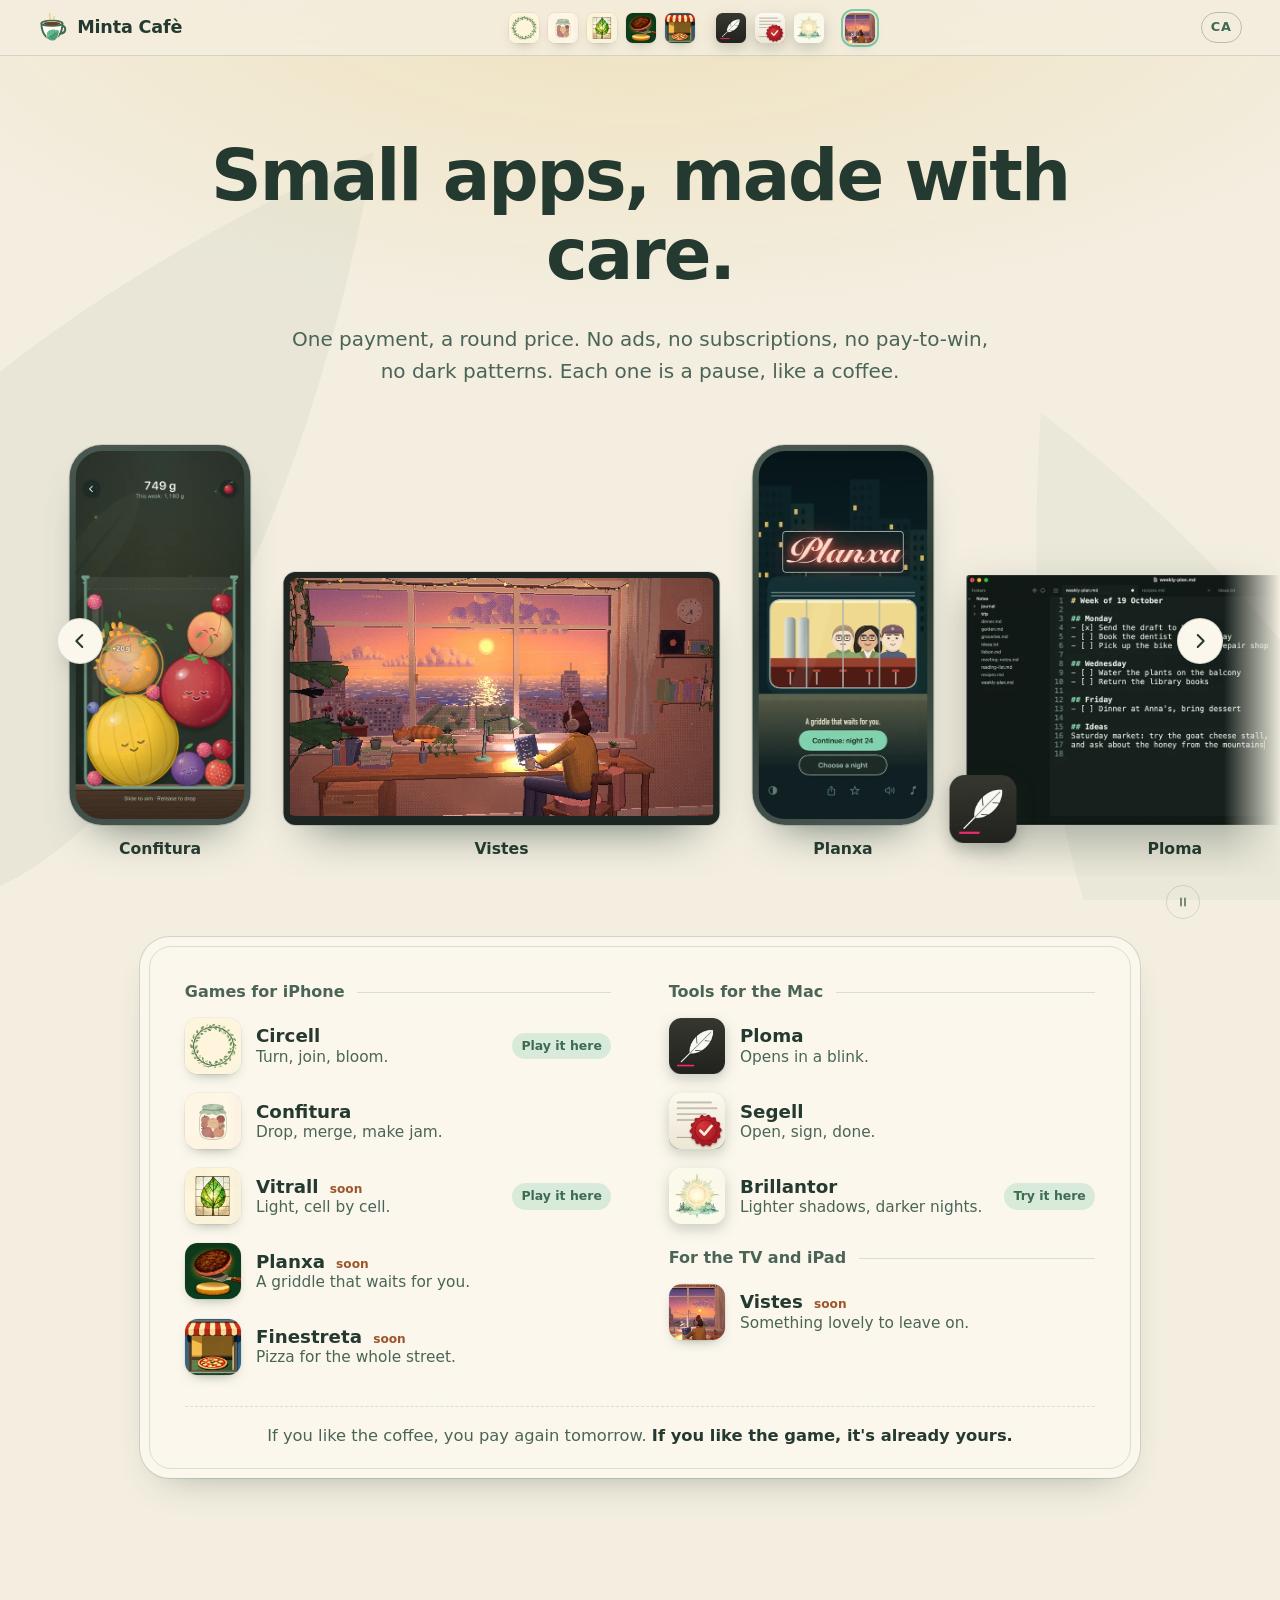
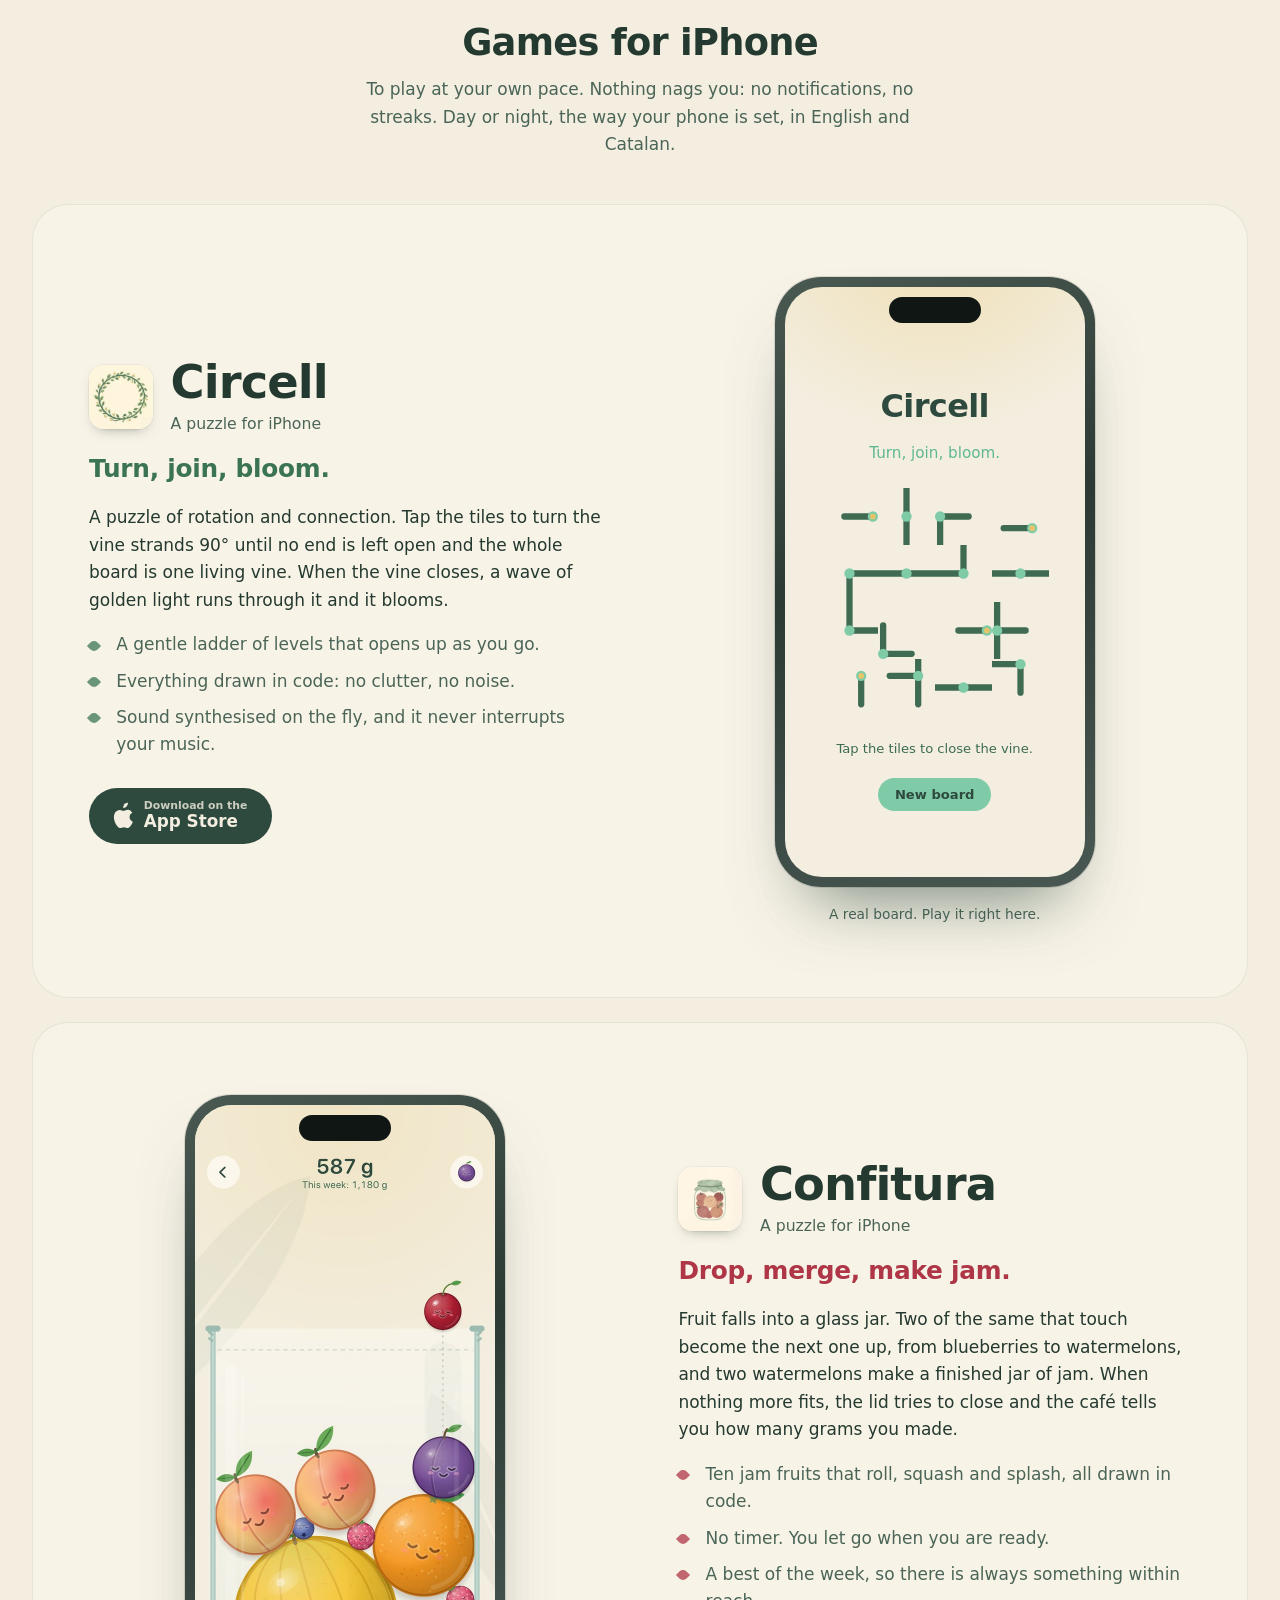
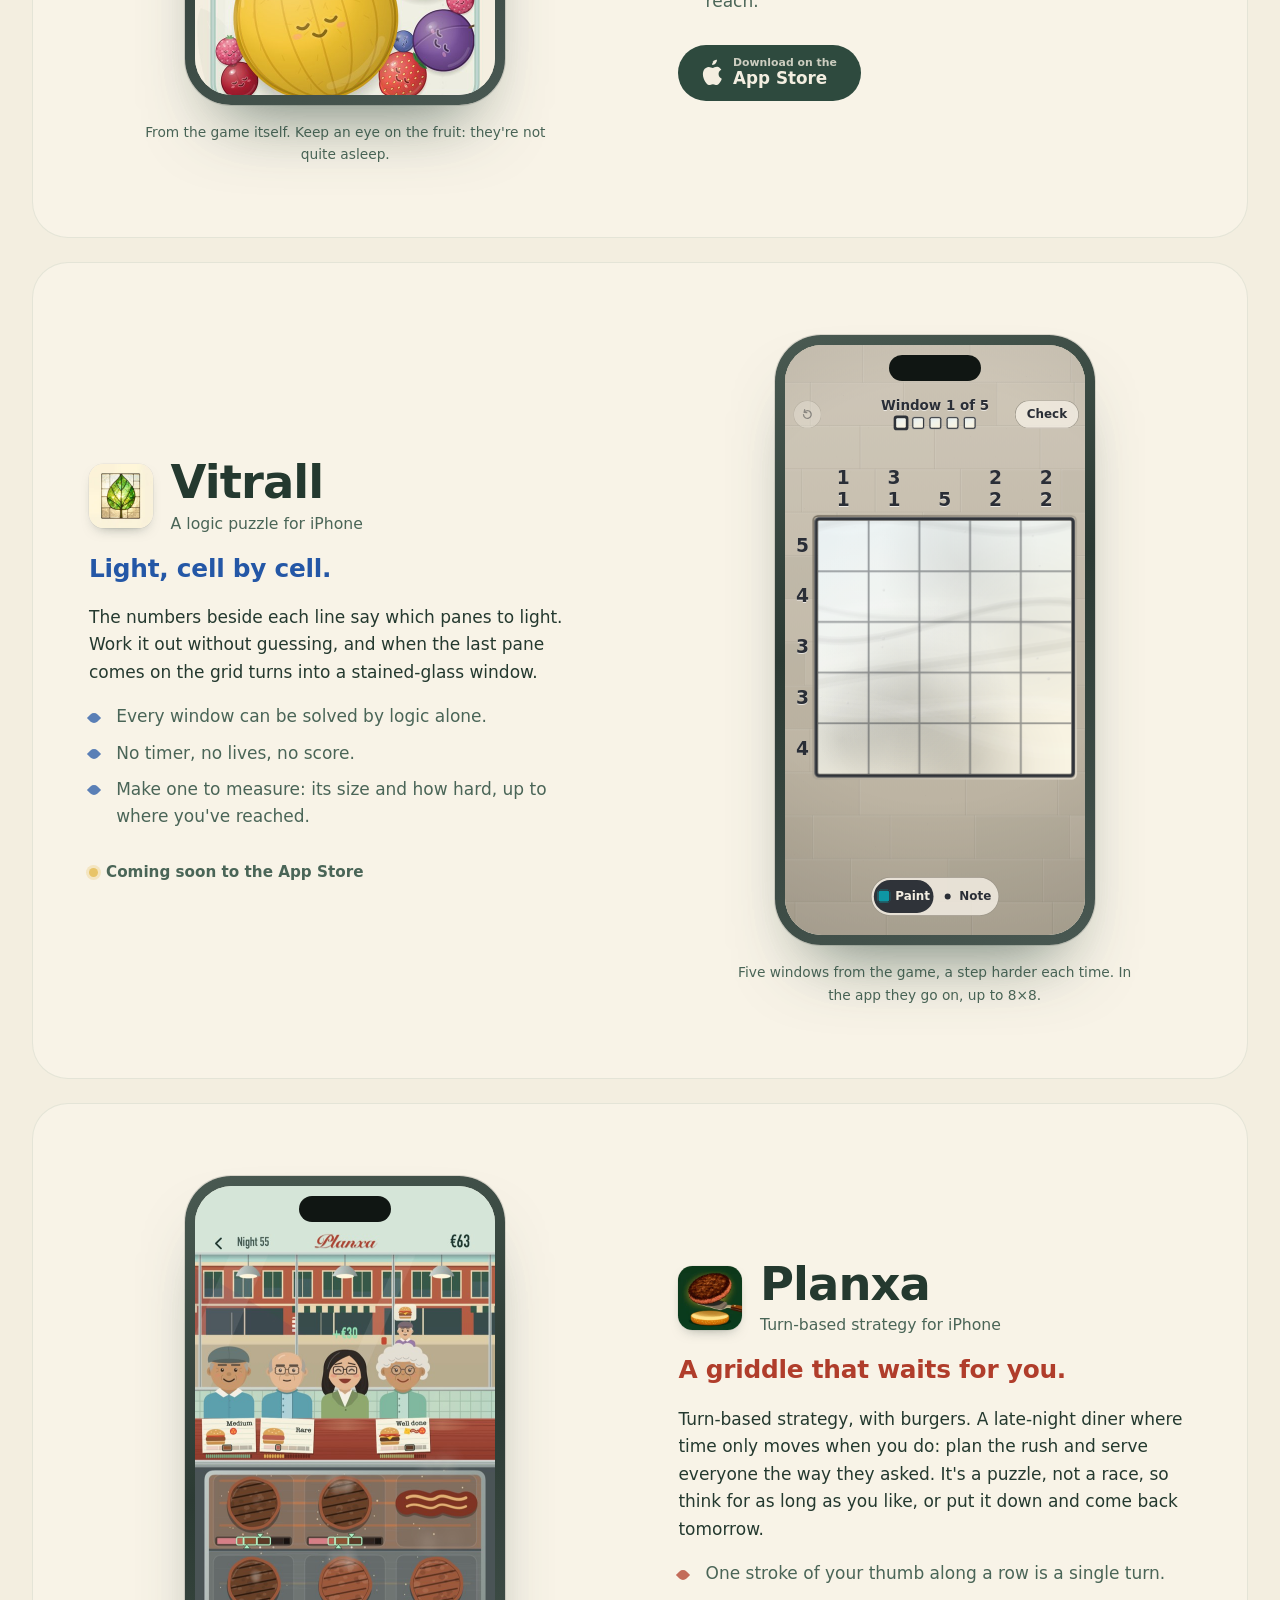
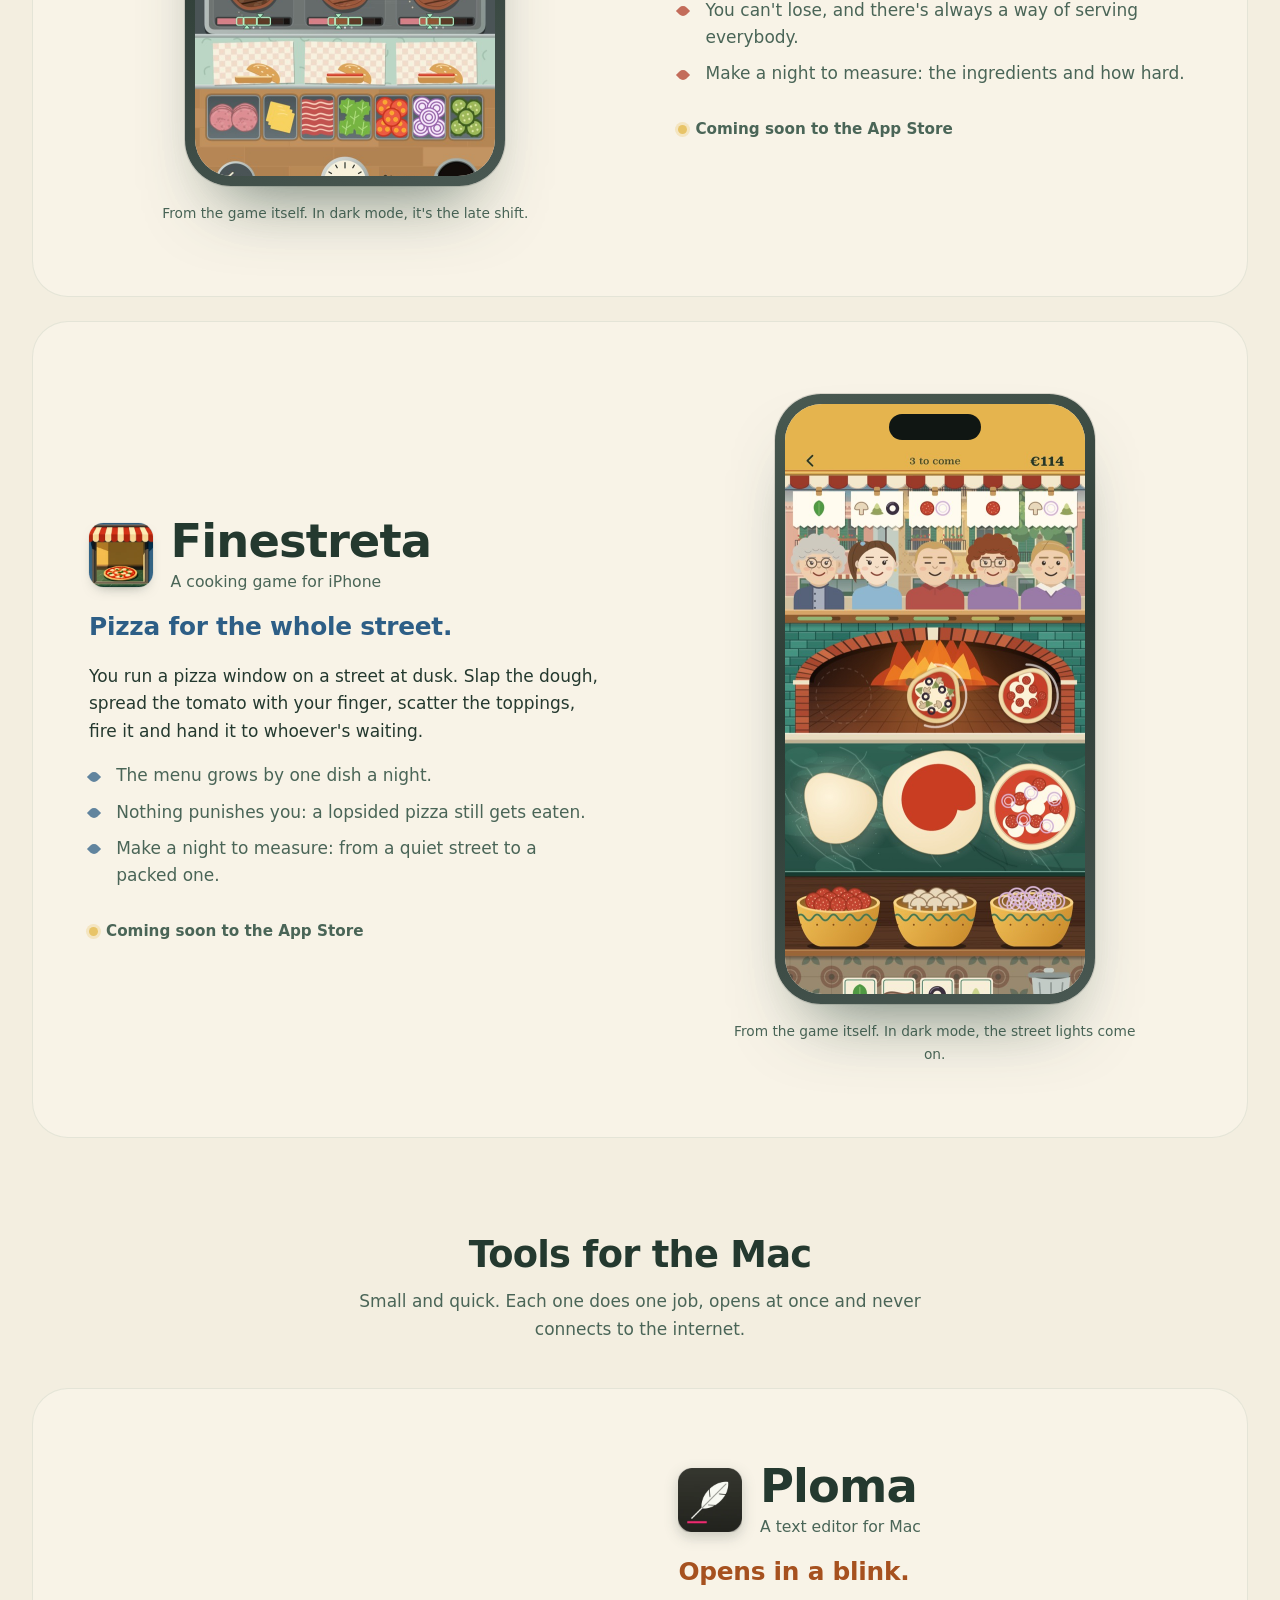
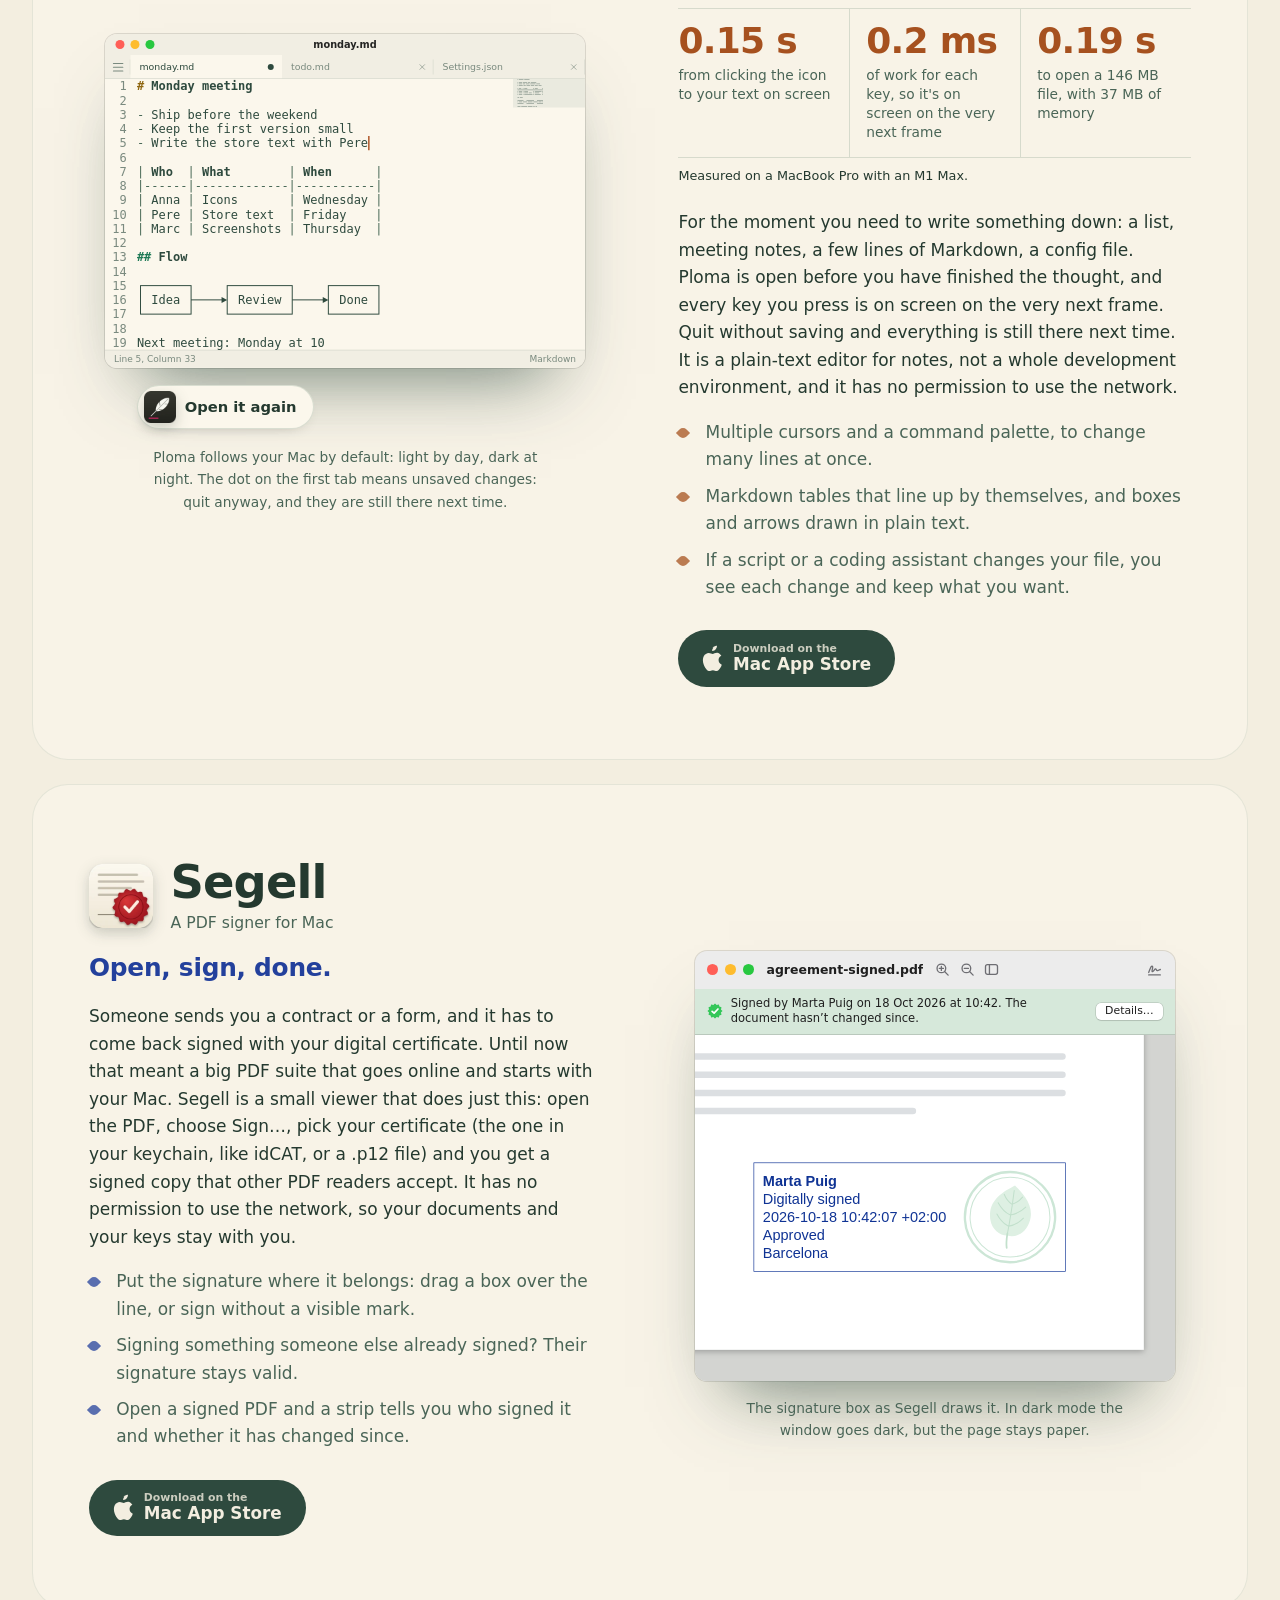
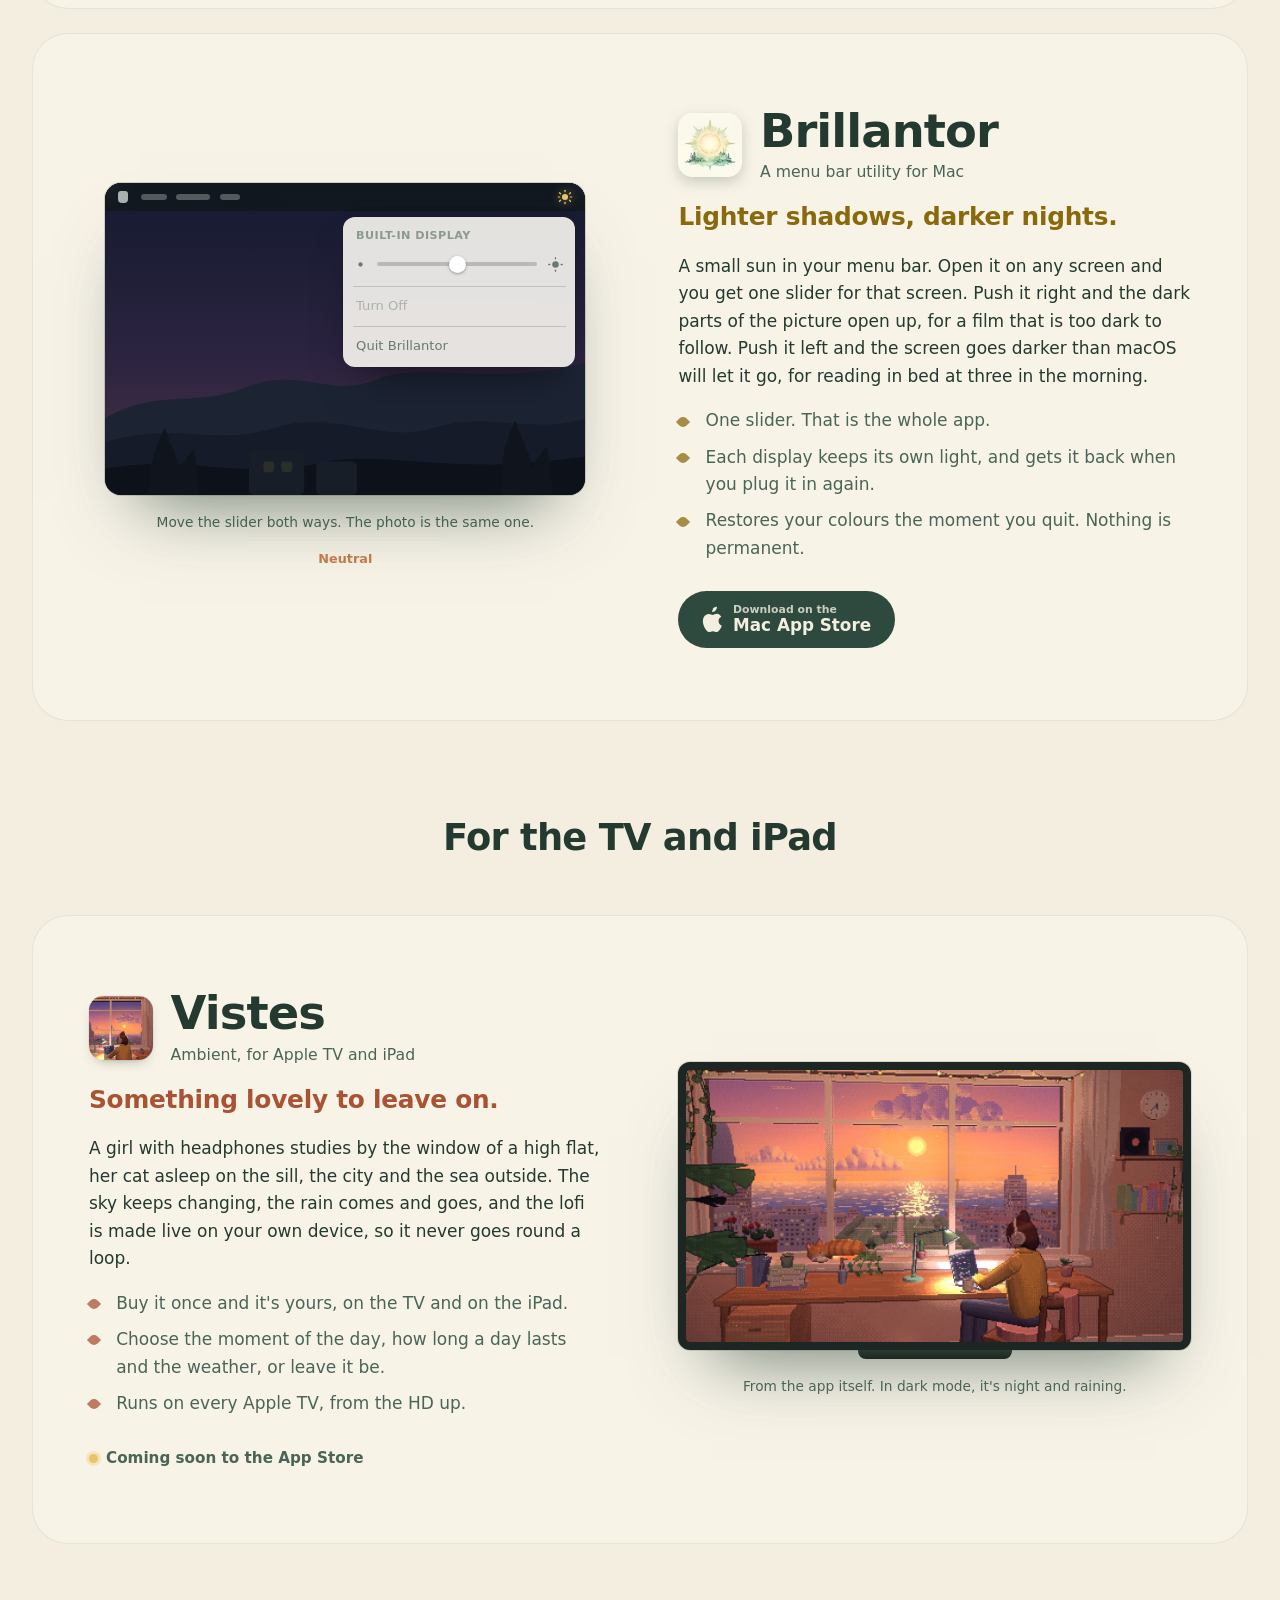
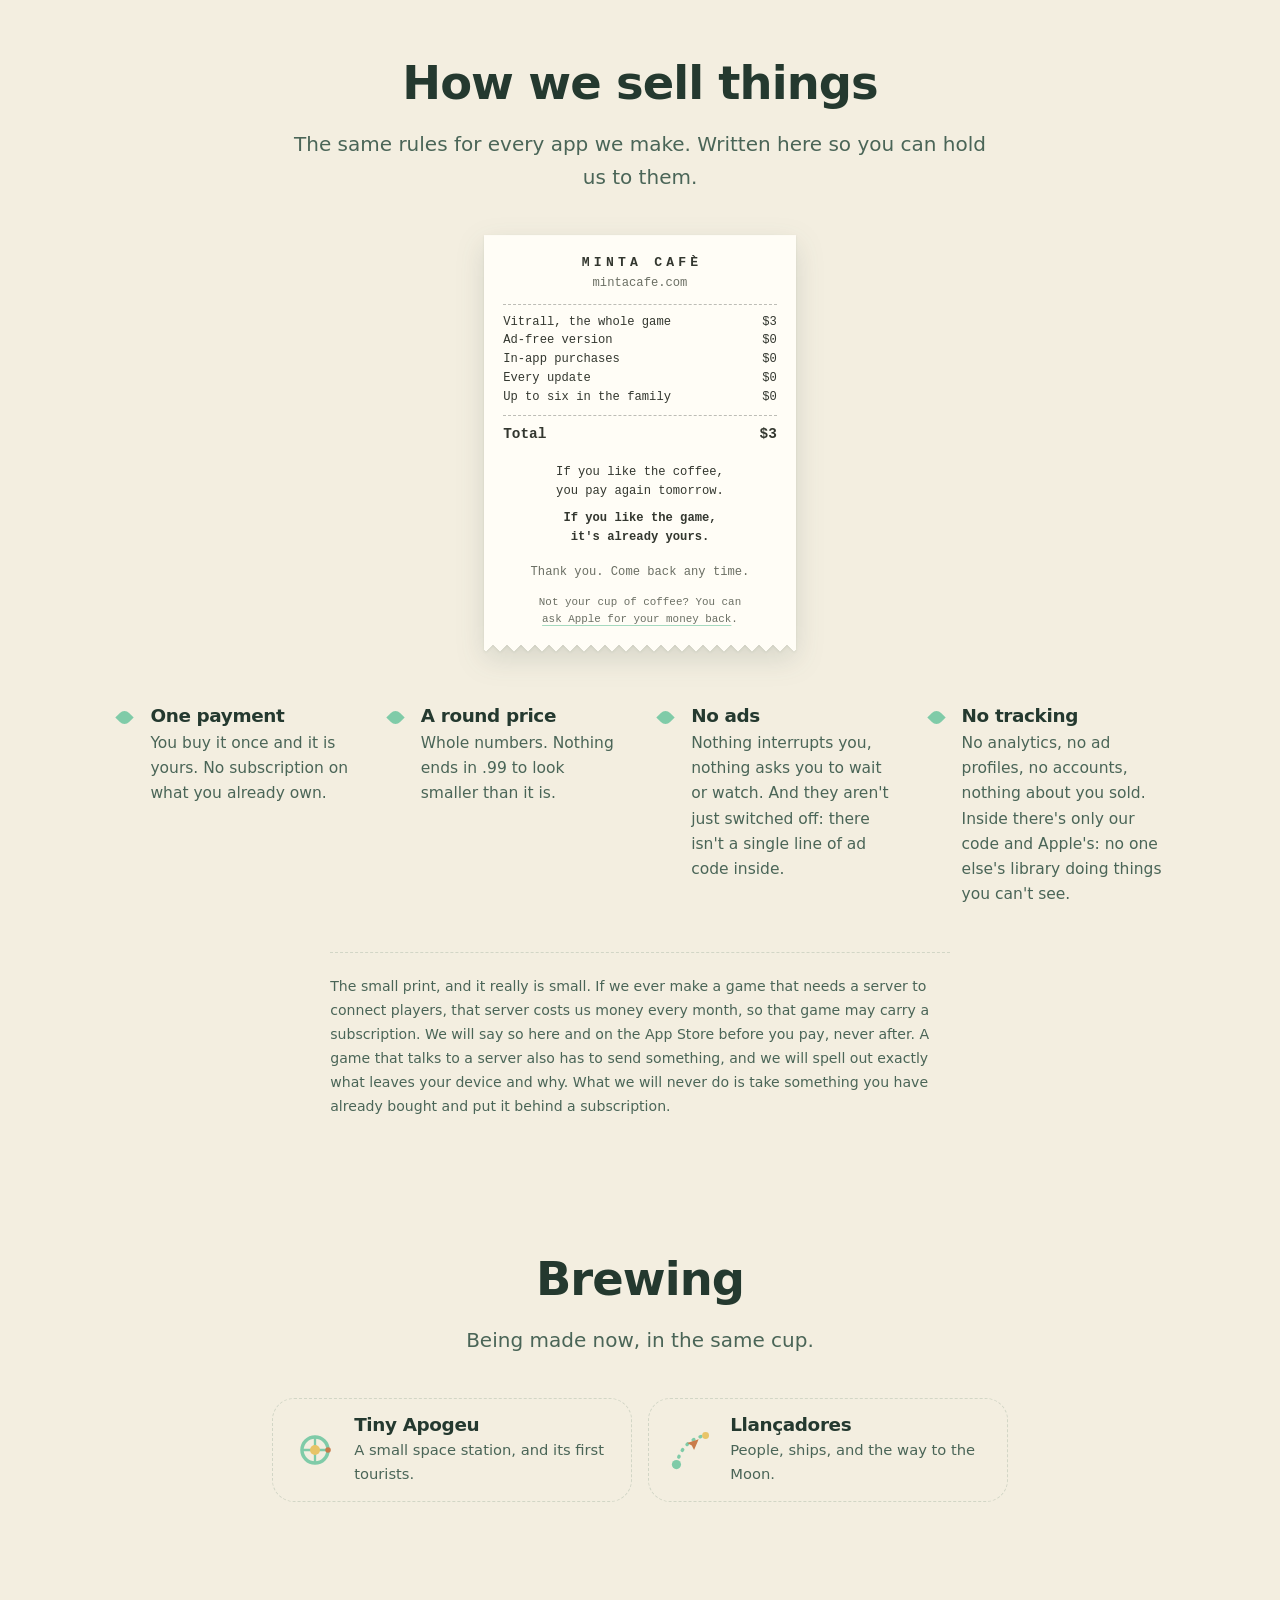
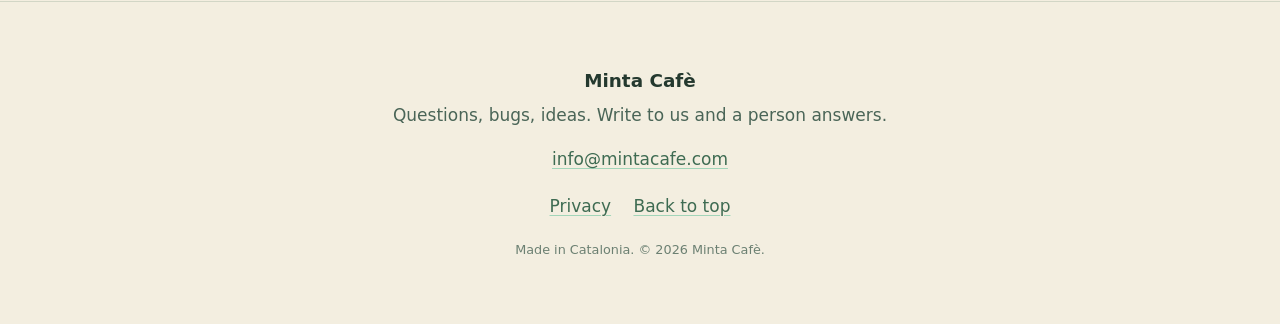
==== commit c2ce7748: "La marca, sense plateret: la tassa més gran i la fulla més grossa i més inclinada Co-Authored-By: Cl" ====
--- a/index.html
+++ b/index.html
@@ -32,15 +32,14 @@
 <header class="head" id="head">
   <a class="brand" href="#top" aria-label="Minta Cafè">
     <svg class="brand__mark" viewBox="0 0 40 40" aria-hidden="true">
-      <path class="mk-steam" d="M16.4 11.2c-1.2-1.5 1.1-2.7 0-4.6s.9-2.6.3-3.8M21.6 11.2c-1.2-1.5 1.1-2.7 0-4.6"/>
-      <ellipse class="mk-china" cx="19" cy="33" rx="15.2" ry="3.1" stroke-width="2"/>
-      <path class="mk-handle" d="M29.6 18.4c5.4-.7 6.2 7.8-1.6 8.6"/>
-      <path class="mk-china" d="M7.4 15.6C7.4 24.8 12 31.2 19 31.2s11.6-6.4 11.6-15.6z" stroke-width="2.2"/>
-      <ellipse class="mk-china" cx="19" cy="15.6" rx="11.6" ry="3.1" stroke-width="2"/>
-      <ellipse class="mk-coffee" cx="19" cy="15.9" rx="9.2" ry="1.95"/>
-      <g transform="translate(14.6 31) rotate(30) scale(1.12)">
-        <path class="mk-leaf" d="M0 0L-0.97 -0.2L-1.55 -0.41L-2.04 -0.61L-2.46 -0.81L-2.83 -1.02L-3.17 -1.22L-3.47 -1.42L-3.74 -1.63L-3.98 -1.83L-4.2 -2.03L-4.4 -2.23L-4.57 -2.44L-4.72 -2.64L-4.86 -2.84L-4.99 -3.05L-5.11 -3.25L-5.21 -3.45L-5.27 -3.66L-5.24 -3.86L-5.29 -4.06L-5.37 -4.27L-5.44 -4.47L-5.47 -4.67L-5.47 -4.88L-5.33 -5.08L-5.2 -5.28L-5.25 -5.48L-5.28 -5.69L-5.27 -5.89L-5.23 -6.09L-5.07 -6.3L-4.74 -6.5L-4.75 -6.7L-4.75 -6.91L-4.72 -7.11L-4.64 -7.31L-4.49 -7.52L-4.17 -7.72L-4 -7.92L-3.97 -8.13L-3.9 -8.33L-3.8 -8.53L-3.66 -8.73L-3.39 -8.94L-3.09 -9.14L-3.02 -9.34L-2.93 -9.55L-2.8 -9.75L-2.65 -9.95L-2.44 -10.16L-2.16 -10.36L-2.02 -10.56L-1.88 -10.77L-1.73 -10.97L-1.56 -11.17L-1.37 -11.38L-1.18 -11.58L-1.01 -11.78L-0.84 -11.98L-0.67 -12.19L-0.5 -12.39L-0.33 -12.59L-0.17 -12.8L0 -13L0.17 -12.8L0.33 -12.59L0.5 -12.39L0.67 -12.19L0.84 -11.98L1.01 -11.78L1.18 -11.58L1.37 -11.38L1.56 -11.17L1.73 -10.97L1.88 -10.77L2.02 -10.56L2.16 -10.36L2.44 -10.16L2.65 -9.95L2.8 -9.75L2.93 -9.55L3.02 -9.34L3.09 -9.14L3.39 -8.94L3.66 -8.73L3.8 -8.53L3.9 -8.33L3.97 -8.13L4 -7.92L4.17 -7.72L4.49 -7.52L4.64 -7.31L4.72 -7.11L4.75 -6.91L4.75 -6.7L4.74 -6.5L5.07 -6.3L5.23 -6.09L5.27 -5.89L5.28 -5.69L5.25 -5.48L5.2 -5.28L5.33 -5.08L5.47 -4.88L5.47 -4.67L5.44 -4.47L5.37 -4.27L5.29 -4.06L5.24 -3.86L5.27 -3.66L5.21 -3.45L5.11 -3.25L4.99 -3.05L4.86 -2.84L4.72 -2.64L4.57 -2.44L4.4 -2.23L4.2 -2.03L3.98 -1.83L3.74 -1.63L3.47 -1.42L3.17 -1.22L2.83 -1.02L2.46 -0.81L2.04 -0.61L1.55 -0.41L0.97 -0.2L0 0Z"/>
-        <path class="mk-leaf-lit" d="M0 0L-0.97 -0.2L-1.55 -0.41L-2.04 -0.61L-2.46 -0.81L-2.83 -1.02L-3.17 -1.22L-3.47 -1.42L-3.74 -1.63L-3.98 -1.83L-4.2 -2.03L-4.4 -2.23L-4.57 -2.44L-4.72 -2.64L-4.86 -2.84L-4.99 -3.05L-5.11 -3.25L-5.21 -3.45L-5.27 -3.66L-5.24 -3.86L-5.29 -4.06L-5.37 -4.27L-5.44 -4.47L-5.47 -4.67L-5.47 -4.88L-5.33 -5.08L-5.2 -5.28L-5.25 -5.48L-5.28 -5.69L-5.27 -5.89L-5.23 -6.09L-5.07 -6.3L-4.74 -6.5L-4.75 -6.7L-4.75 -6.91L-4.72 -7.11L-4.64 -7.31L-4.49 -7.52L-4.17 -7.72L-4 -7.92L-3.97 -8.13L-3.9 -8.33L-3.8 -8.53L-3.66 -8.73L-3.39 -8.94L-3.09 -9.14L-3.02 -9.34L-2.93 -9.55L-2.8 -9.75L-2.65 -9.95L-2.44 -10.16L-2.16 -10.36L-2.02 -10.56L-1.88 -10.77L-1.73 -10.97L-1.56 -11.17L-1.37 -11.38L-1.18 -11.58L-1.01 -11.78L-0.84 -11.98L-0.67 -12.19L-0.5 -12.39L-0.33 -12.59L-0.17 -12.8L0 -13L0 0Z"/>
+      <path class="mk-steam" d="M15.8 9.4c-1.2-1.5 1.1-2.7 0-4.6s.9-2.6.3-3.8M21.4 9.4c-1.2-1.5 1.1-2.7 0-4.6"/>
+      <path class="mk-handle" d="M31.4 17.2c6.4-.8 7.3 9.6-1.9 10.4"/>
+      <path class="mk-china" d="M4.6 13.6C4.6 25.6 10.3 35 18.6 35s14-9.4 14-21.4z" stroke-width="2.5"/>
+      <ellipse class="mk-china" cx="18.6" cy="13.6" rx="14" ry="3.6" stroke-width="2.3"/>
+      <ellipse class="mk-coffee" cx="18.6" cy="14" rx="11.3" ry="2.35"/>
+      <g transform="translate(13 33.8) rotate(55) scale(1.36)">
+        <path class="mk-leaf" d="M0 0L-1.18 -0.2L-1.75 -0.41L-2.19 -0.61L-2.56 -0.81L-2.89 -1.02L-3.17 -1.22L-3.43 -1.42L-3.66 -1.63L-3.87 -1.83L-4.06 -2.03L-4.23 -2.23L-4.39 -2.44L-4.52 -2.64L-4.65 -2.84L-4.77 -3.05L-4.9 -3.25L-5 -3.45L-5.07 -3.66L-5.02 -3.86L-5.09 -4.06L-5.19 -4.27L-5.28 -4.47L-5.35 -4.67L-5.37 -4.88L-5.23 -5.08L-5.12 -5.28L-5.21 -5.48L-5.28 -5.69L-5.32 -5.89L-5.31 -6.09L-5.17 -6.3L-4.83 -6.5L-4.91 -6.7L-4.96 -6.91L-4.98 -7.11L-4.94 -7.31L-4.83 -7.52L-4.5 -7.72L-4.36 -7.92L-4.38 -8.13L-4.37 -8.33L-4.31 -8.53L-4.2 -8.73L-3.94 -8.94L-3.65 -9.14L-3.62 -9.34L-3.56 -9.55L-3.46 -9.75L-3.33 -9.95L-3.13 -10.16L-2.84 -10.36L-2.71 -10.56L-2.58 -10.77L-2.43 -10.97L-2.26 -11.17L-2.06 -11.38L-1.85 -11.58L-1.65 -11.78L-1.44 -11.98L-1.22 -12.19L-0.99 -12.39L-0.74 -12.59L-0.45 -12.8L0 -13L0.45 -12.8L0.74 -12.59L0.99 -12.39L1.22 -12.19L1.44 -11.98L1.65 -11.78L1.85 -11.58L2.06 -11.38L2.26 -11.17L2.43 -10.97L2.58 -10.77L2.71 -10.56L2.84 -10.36L3.13 -10.16L3.33 -9.95L3.46 -9.75L3.56 -9.55L3.62 -9.34L3.65 -9.14L3.94 -8.94L4.2 -8.73L4.31 -8.53L4.37 -8.33L4.38 -8.13L4.36 -7.92L4.5 -7.72L4.83 -7.52L4.94 -7.31L4.98 -7.11L4.96 -6.91L4.91 -6.7L4.83 -6.5L5.17 -6.3L5.31 -6.09L5.32 -5.89L5.28 -5.69L5.21 -5.48L5.12 -5.28L5.23 -5.08L5.37 -4.88L5.35 -4.67L5.28 -4.47L5.19 -4.27L5.09 -4.06L5.02 -3.86L5.07 -3.66L5 -3.45L4.9 -3.25L4.77 -3.05L4.65 -2.84L4.52 -2.64L4.39 -2.44L4.23 -2.23L4.06 -2.03L3.87 -1.83L3.66 -1.63L3.43 -1.42L3.17 -1.22L2.89 -1.02L2.56 -0.81L2.19 -0.61L1.75 -0.41L1.18 -0.2L0 0Z"/>
+        <path class="mk-leaf-lit" d="M0 0L-1.18 -0.2L-1.75 -0.41L-2.19 -0.61L-2.56 -0.81L-2.89 -1.02L-3.17 -1.22L-3.43 -1.42L-3.66 -1.63L-3.87 -1.83L-4.06 -2.03L-4.23 -2.23L-4.39 -2.44L-4.52 -2.64L-4.65 -2.84L-4.77 -3.05L-4.9 -3.25L-5 -3.45L-5.07 -3.66L-5.02 -3.86L-5.09 -4.06L-5.19 -4.27L-5.28 -4.47L-5.35 -4.67L-5.37 -4.88L-5.23 -5.08L-5.12 -5.28L-5.21 -5.48L-5.28 -5.69L-5.32 -5.89L-5.31 -6.09L-5.17 -6.3L-4.83 -6.5L-4.91 -6.7L-4.96 -6.91L-4.98 -7.11L-4.94 -7.31L-4.83 -7.52L-4.5 -7.72L-4.36 -7.92L-4.38 -8.13L-4.37 -8.33L-4.31 -8.53L-4.2 -8.73L-3.94 -8.94L-3.65 -9.14L-3.62 -9.34L-3.56 -9.55L-3.46 -9.75L-3.33 -9.95L-3.13 -10.16L-2.84 -10.36L-2.71 -10.56L-2.58 -10.77L-2.43 -10.97L-2.26 -11.17L-2.06 -11.38L-1.85 -11.58L-1.65 -11.78L-1.44 -11.98L-1.22 -12.19L-0.99 -12.39L-0.74 -12.59L-0.45 -12.8L0 -13L0 0Z"/>
         <path class="mk-vein" d="M0 -.4Q.3 -6.5 0 -11.7M0 -3.12Q1.9 -3.54 4.22 -5.2M0 -3.12Q-1.9 -3.54 -4.22 -5.2M0 -5.72Q1.56 -6.08 3.48 -7.54M0 -5.72Q-1.56 -6.08 -3.48 -7.54M0 -8.19Q1.23 -8.5 2.74 -9.75M0 -8.19Q-1.23 -8.5 -2.74 -9.75"/>
       </g>
     </svg>
--- a/assets/style.css
+++ b/assets/style.css
@@ -152,7 +152,7 @@
 .head.has-dock { border-bottom-color: var(--line); }
 
 .brand { display: inline-flex; align-items: center; gap: .55rem; text-decoration: none; color: var(--ink); flex: none; }
-/* The house mark: a porcelain cup of coffee with a mint leaf in front. By
+/* The house mark: a big porcelain cup of coffee with a mint leaf in front. By
    night the cup stays white, as a real one would, and loses its outline. */
 .brand__mark {
   width: 30px; height: 30px; flex: none; overflow: visible;
@@ -165,14 +165,14 @@
     --mk-leaf: #5FB891; --mk-leaf-lit: #86D3AE; --mk-vein: #245A41;
   }
 }
-.brand__mark .mk-steam  { fill: none; stroke: var(--mk-steam); stroke-width: 1.25; stroke-linecap: round; }
+.brand__mark .mk-steam  { fill: none; stroke: var(--mk-steam); stroke-width: 1.3; stroke-linecap: round; }
 .brand__mark .mk-china  { fill: var(--mk-china); stroke: var(--mk-line); stroke-linejoin: round; }
-.brand__mark .mk-handle { fill: none; stroke: var(--mk-line); stroke-width: 2.4; stroke-linecap: round; }
+.brand__mark .mk-handle { fill: none; stroke: var(--mk-line); stroke-width: 2.7; stroke-linecap: round; }
 .brand__mark .mk-coffee { fill: var(--mk-coffee); }
 /* The leaf's edge in the page's colour lifts it off the cup. */
-.brand__mark .mk-leaf   { fill: var(--mk-leaf); stroke: var(--bg); stroke-width: 1.5; stroke-linejoin: round; paint-order: stroke; }
+.brand__mark .mk-leaf   { fill: var(--mk-leaf); stroke: var(--bg); stroke-width: 1.25; stroke-linejoin: round; paint-order: stroke; }
 .brand__mark .mk-leaf-lit { fill: var(--mk-leaf-lit); }
-.brand__mark .mk-vein   { fill: none; stroke: var(--mk-vein); stroke-width: .54; stroke-linecap: round; opacity: .7; }
+.brand__mark .mk-vein   { fill: none; stroke: var(--mk-vein); stroke-width: .46; stroke-linecap: round; opacity: .7; }
 .brand__name { font-weight: 700; font-size: 1.1rem; letter-spacing: -.01em; white-space: nowrap; }
 
 /* The dock: every app's icon, one click from anywhere. It waits while the menu
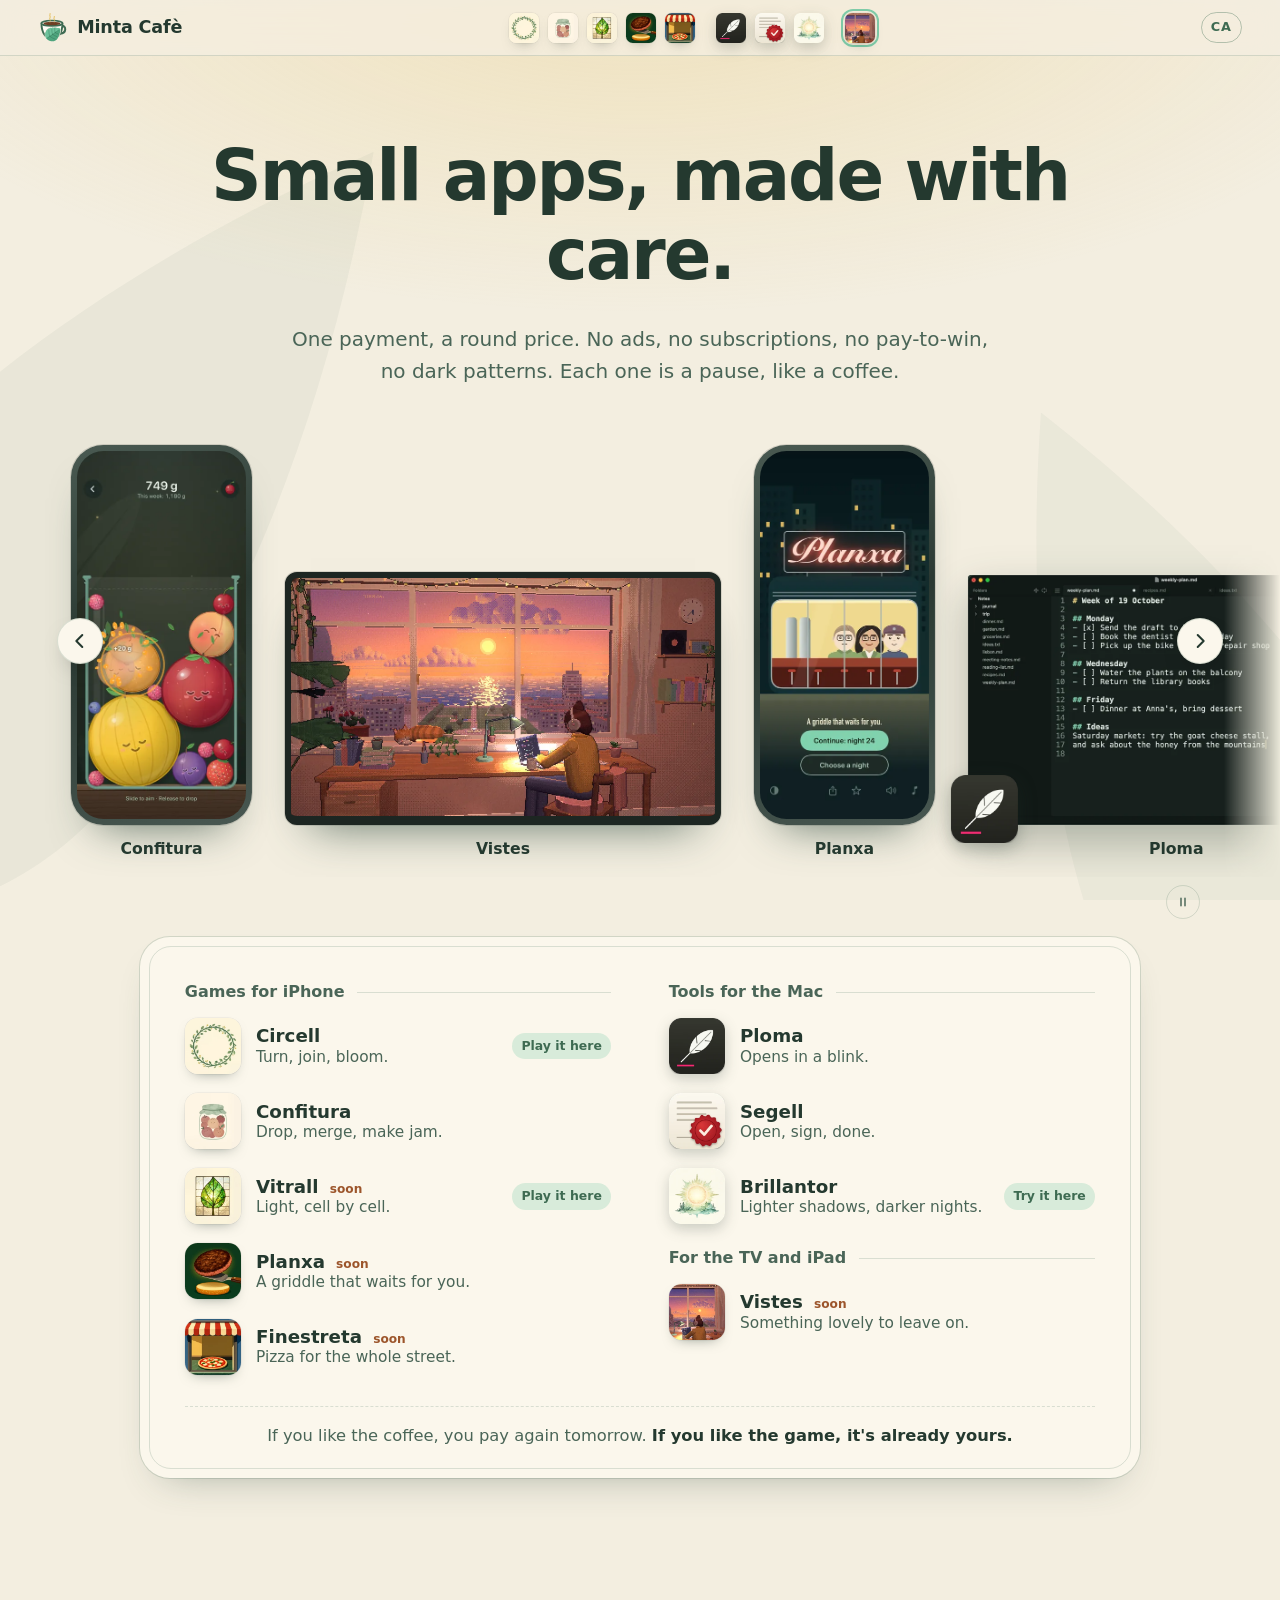
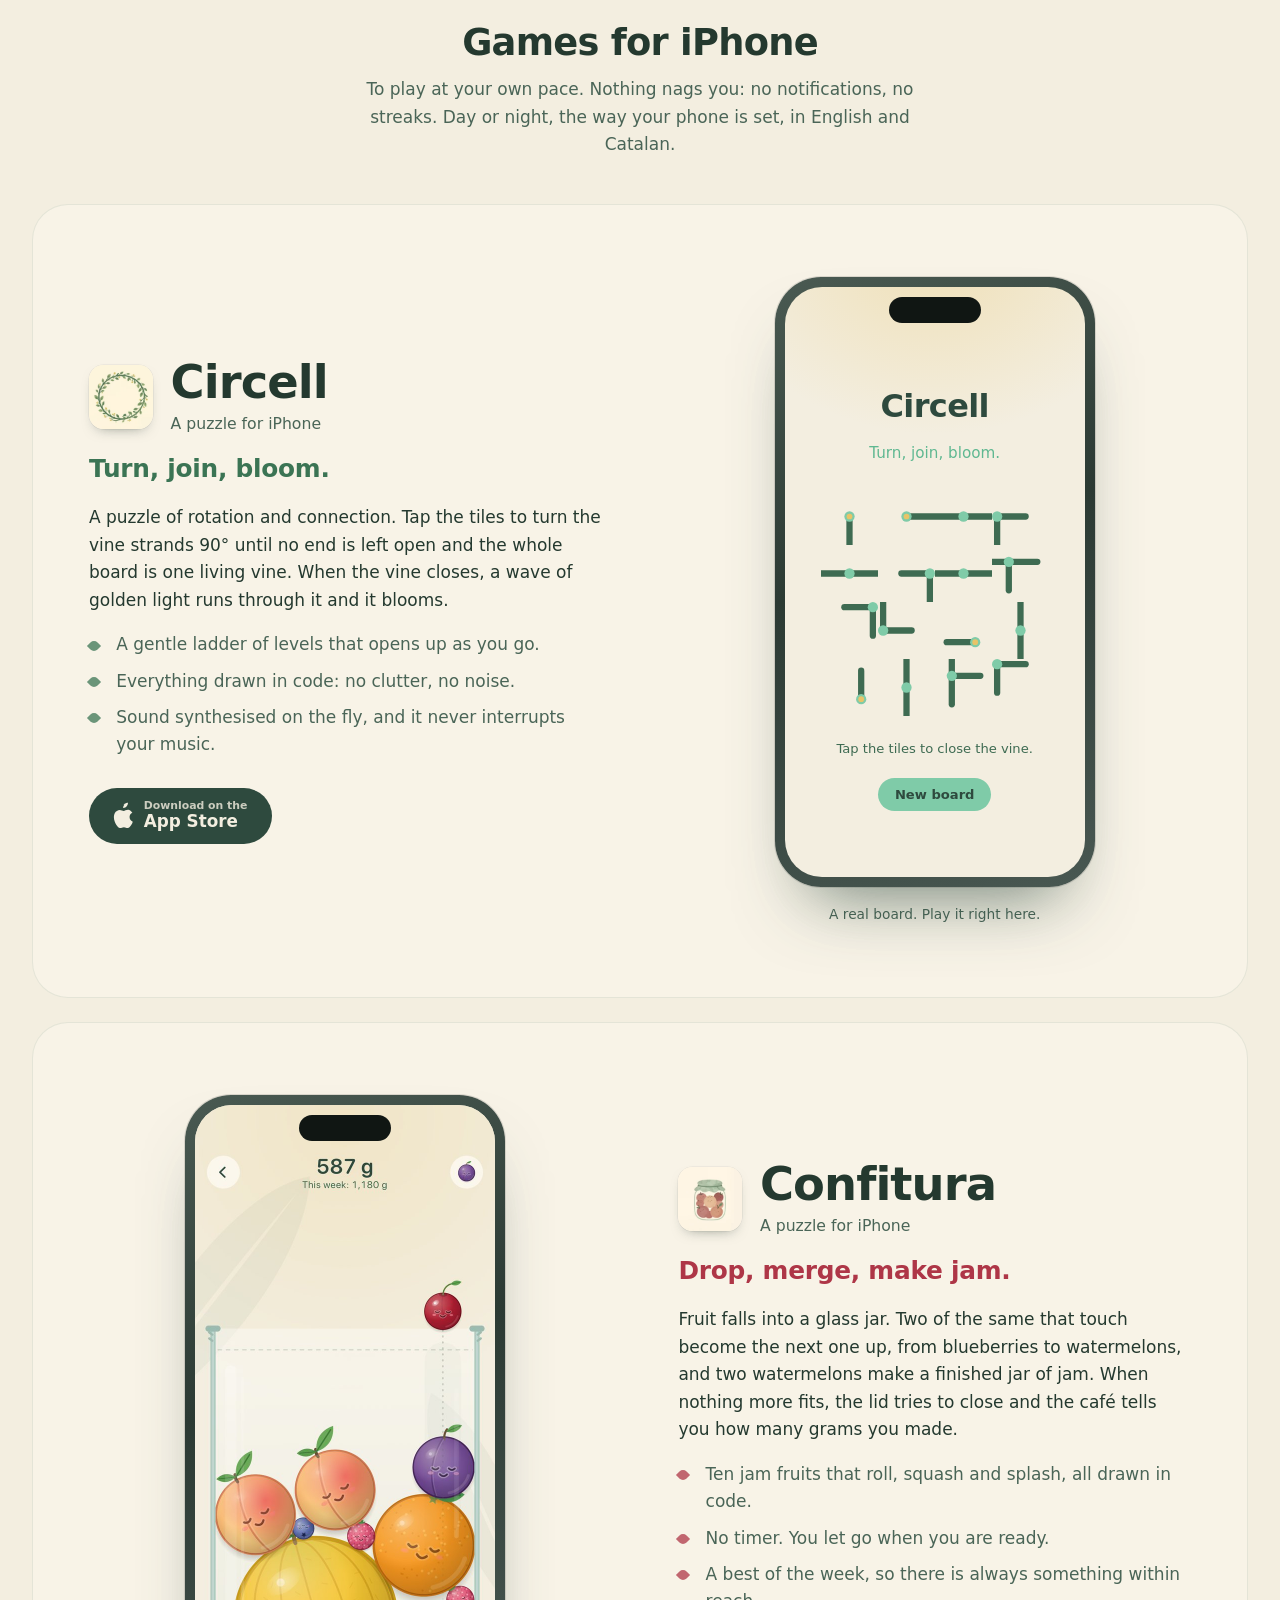
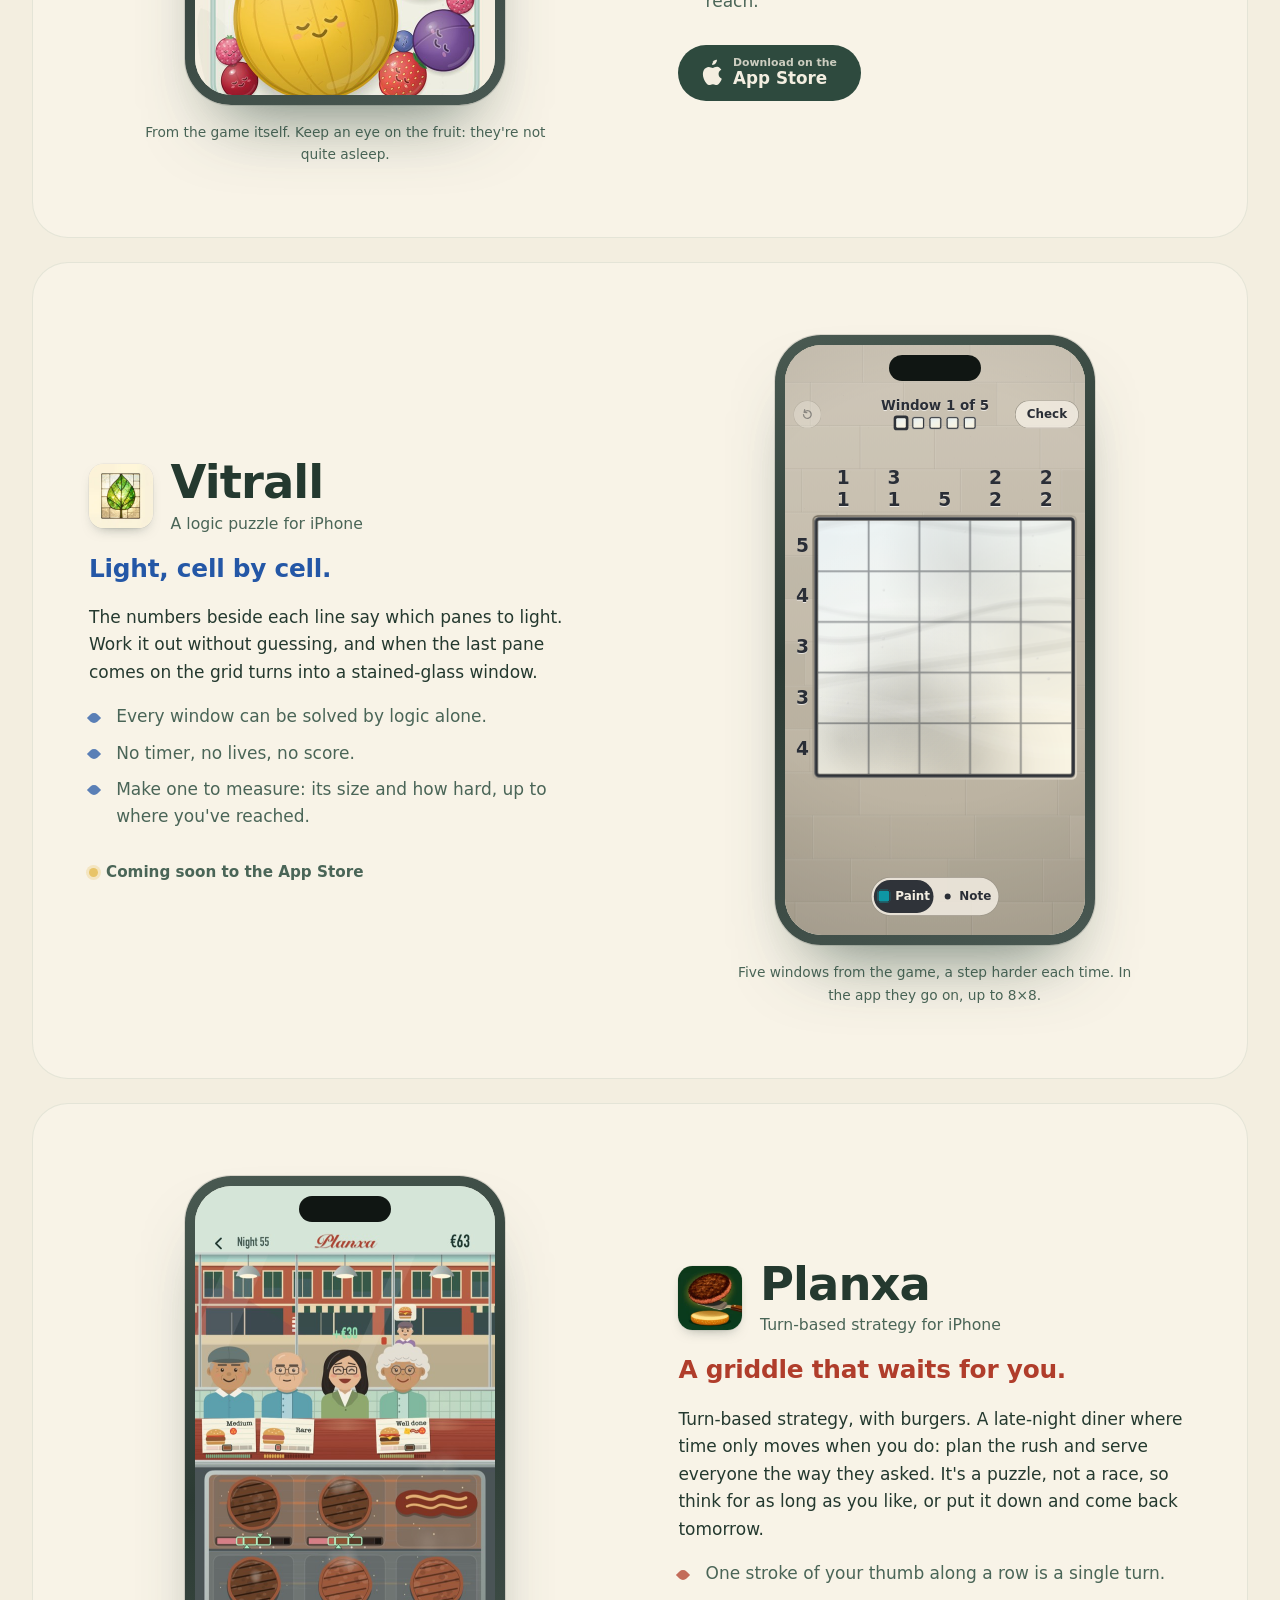
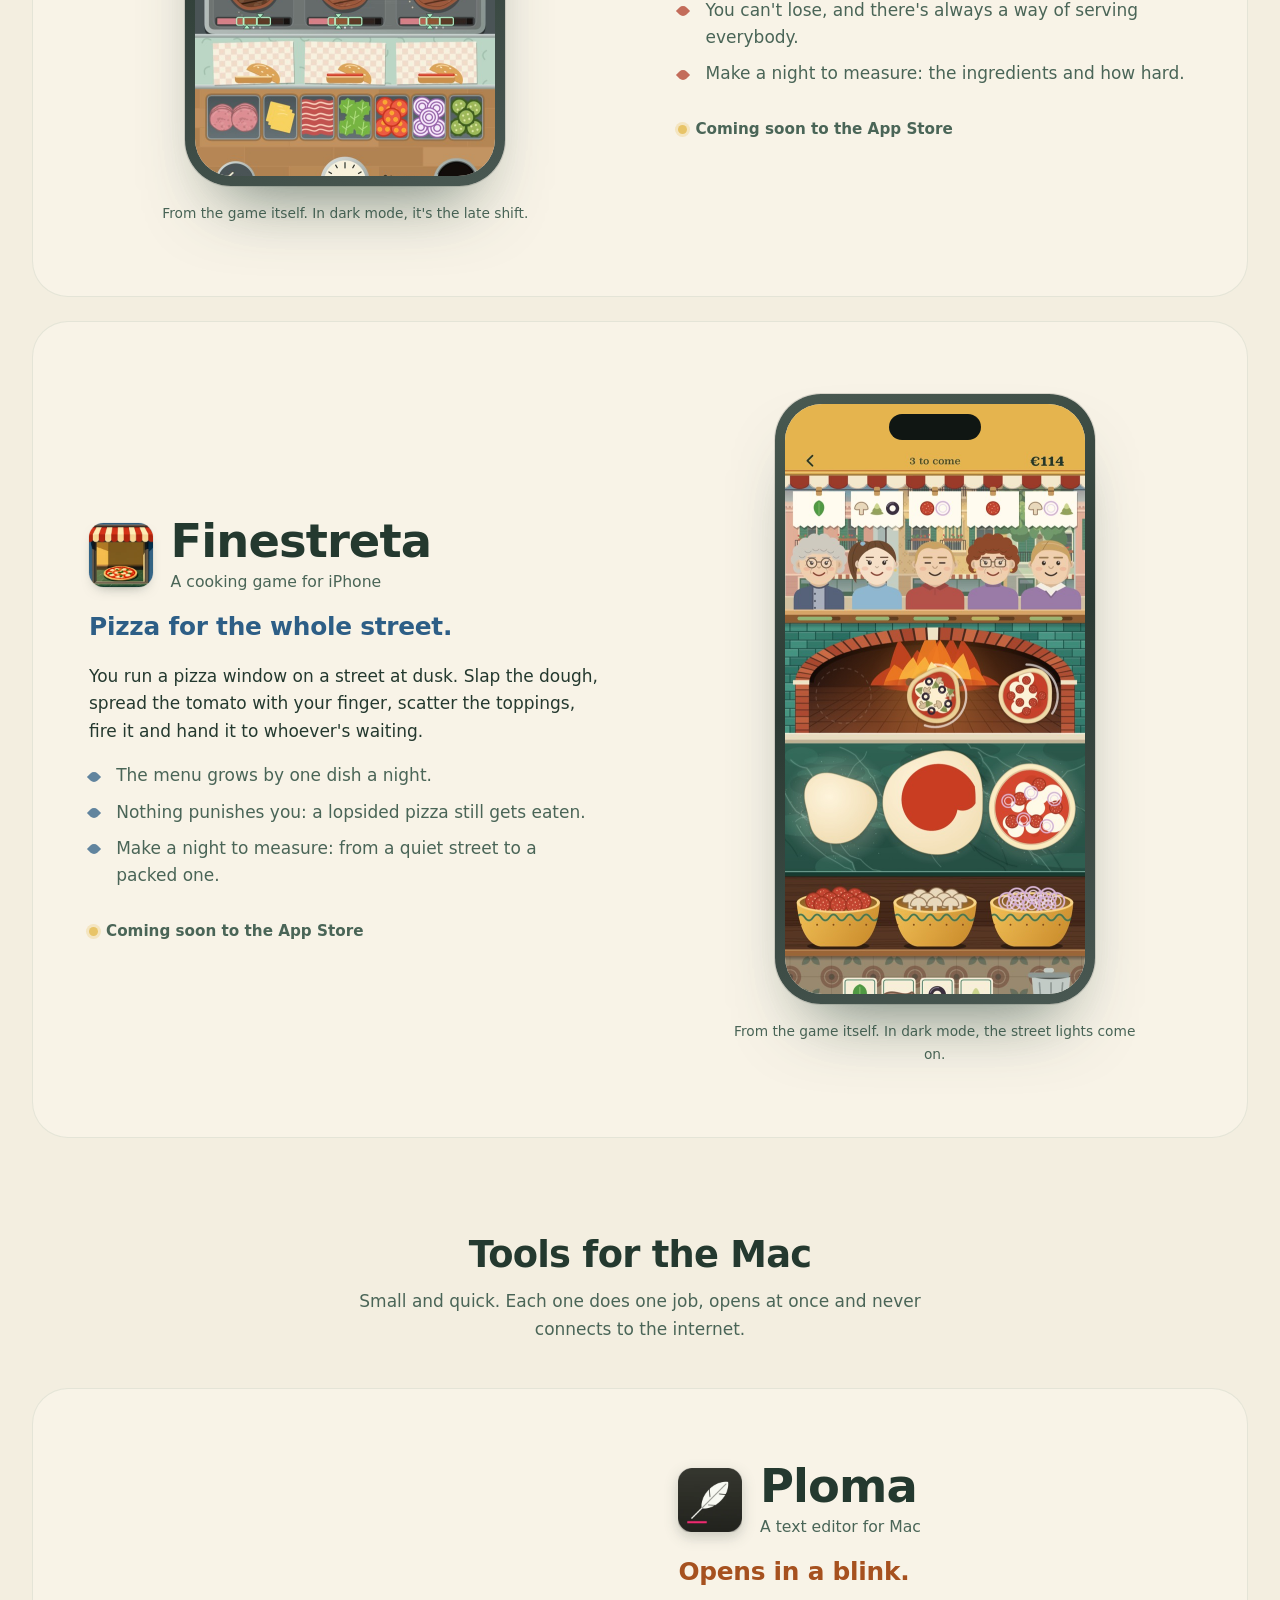
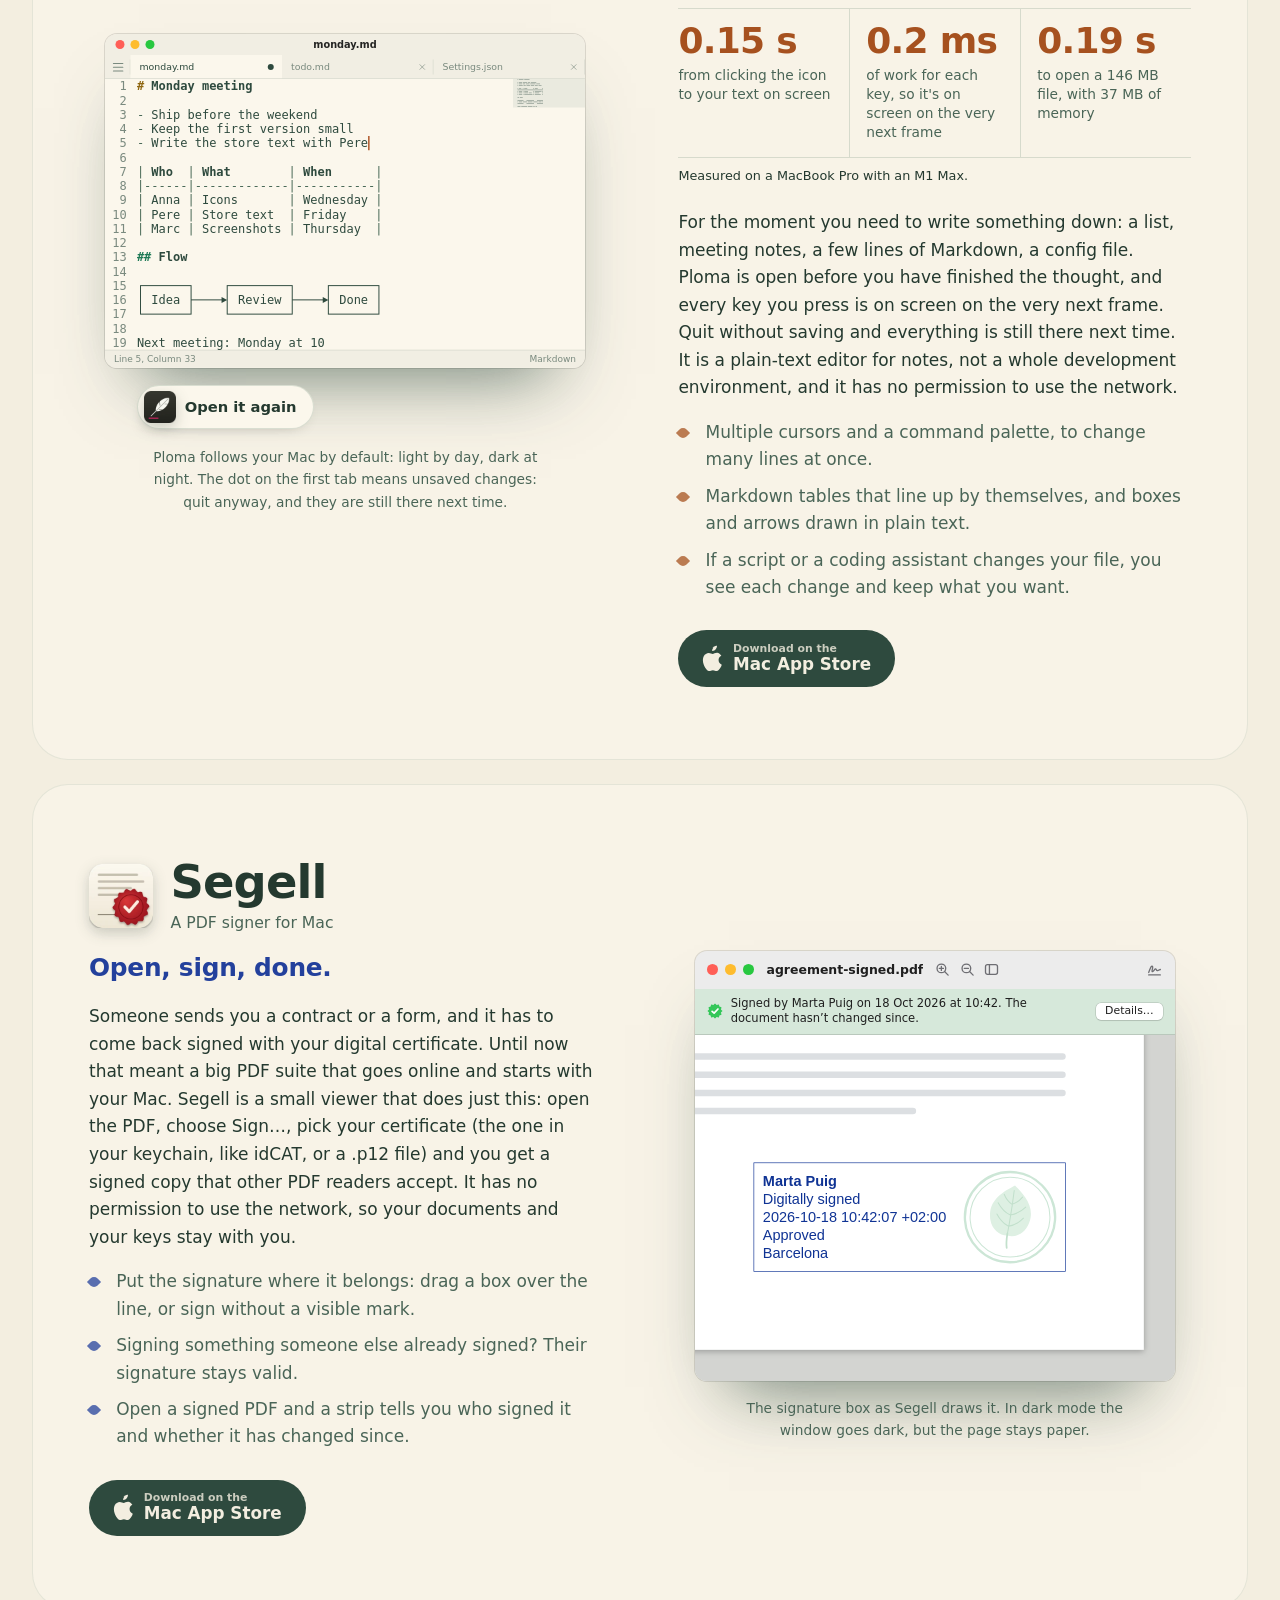
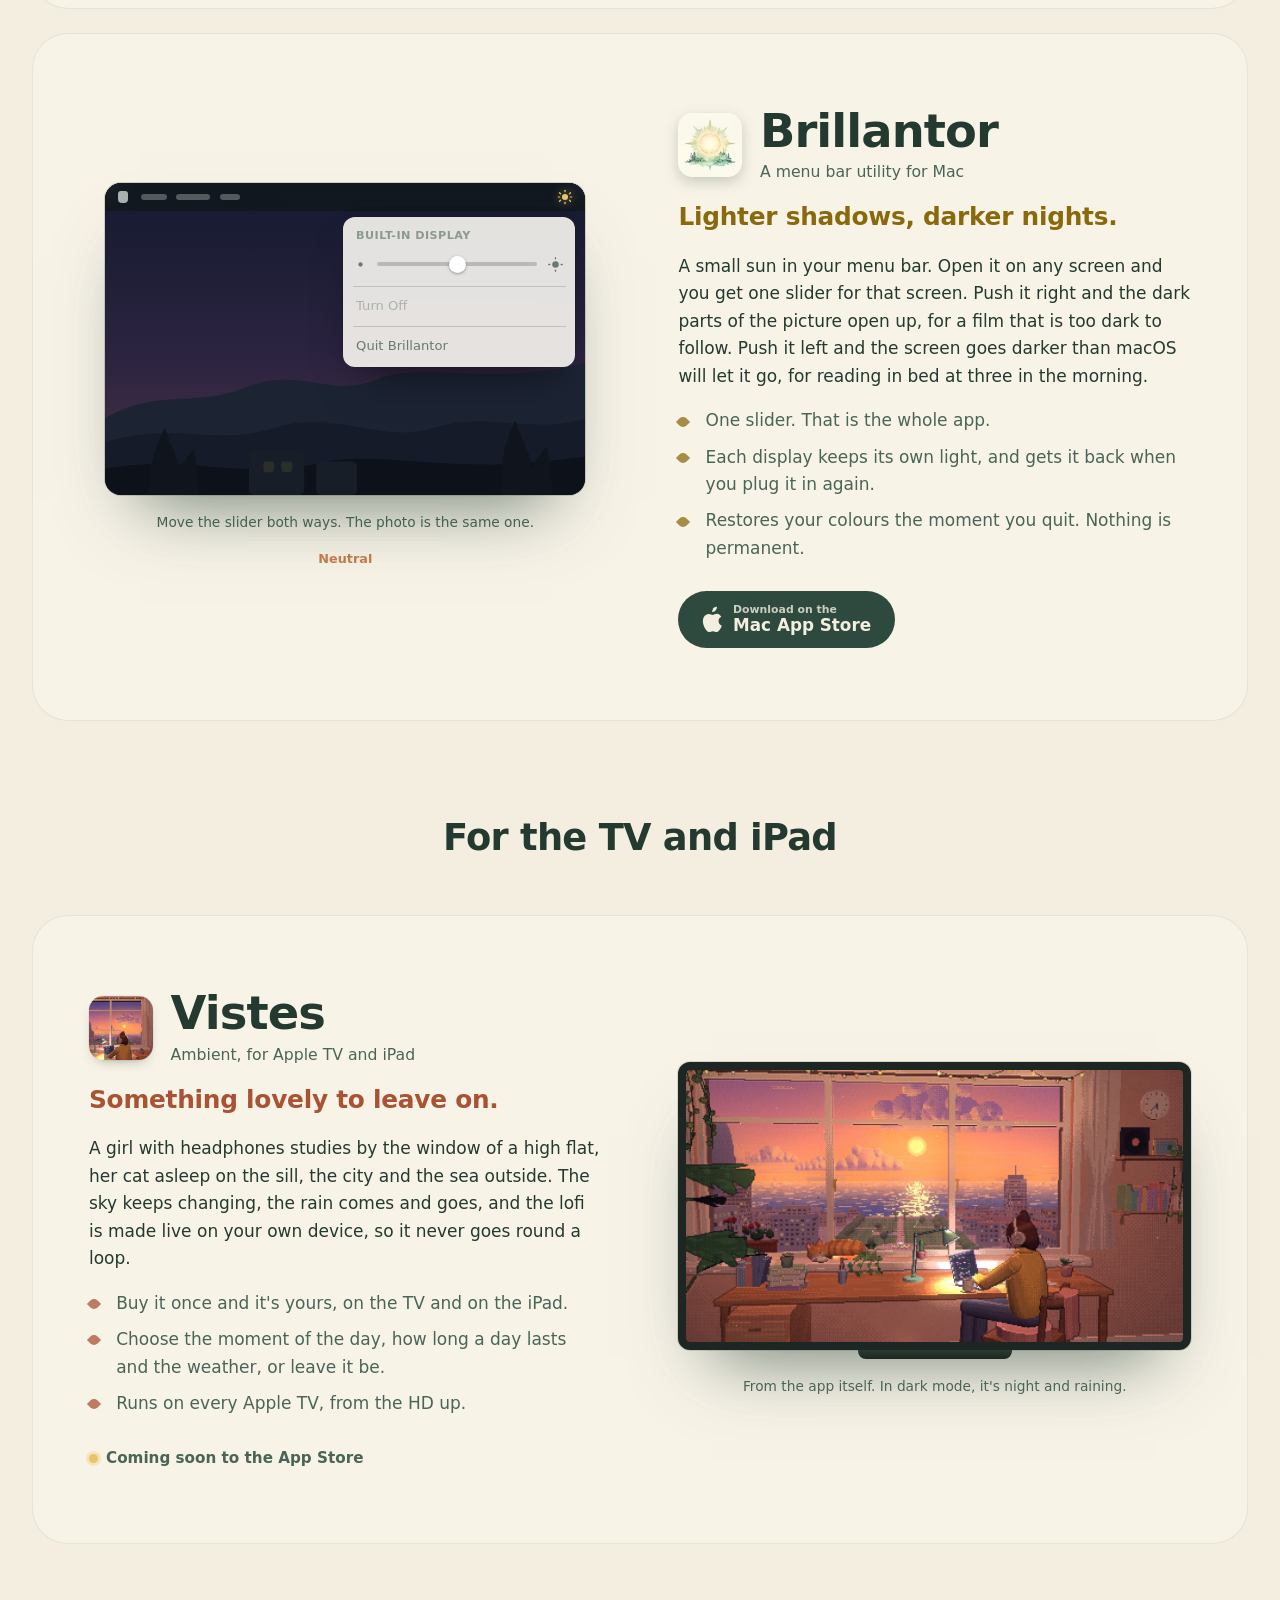
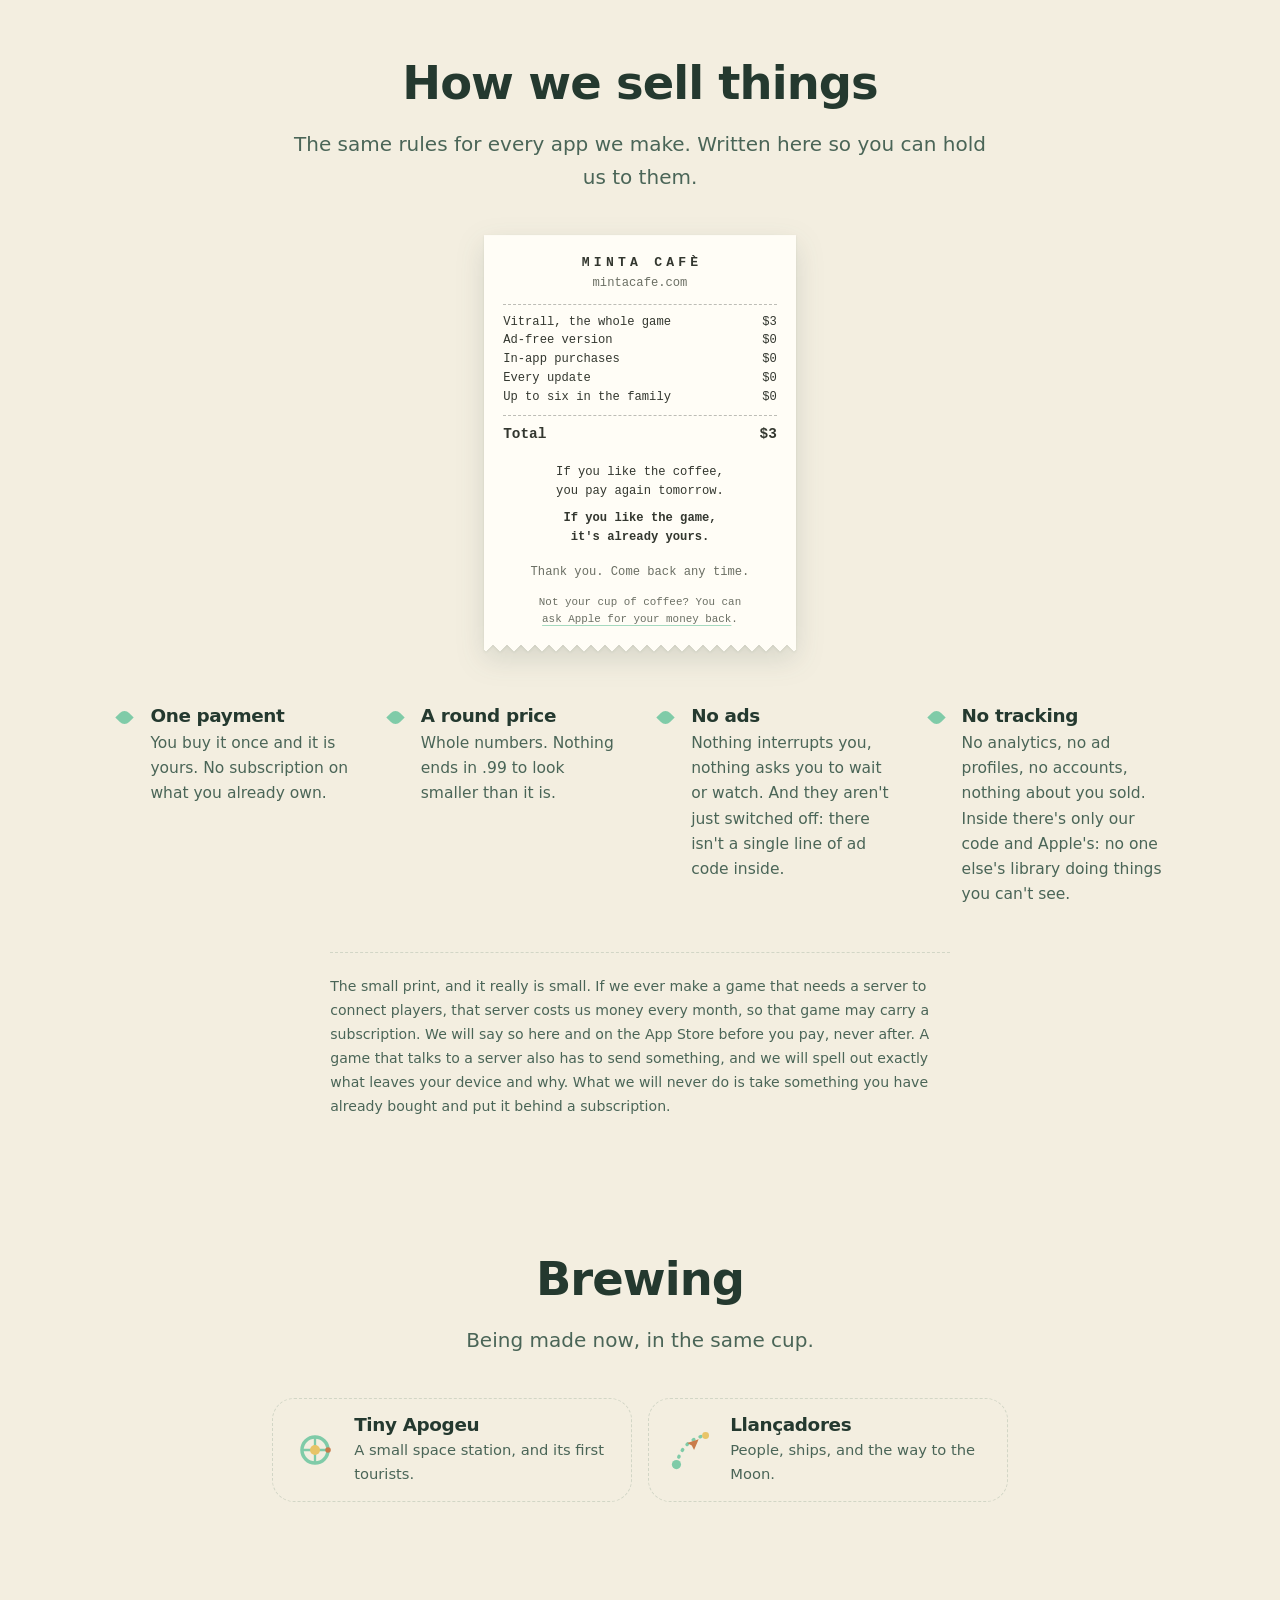
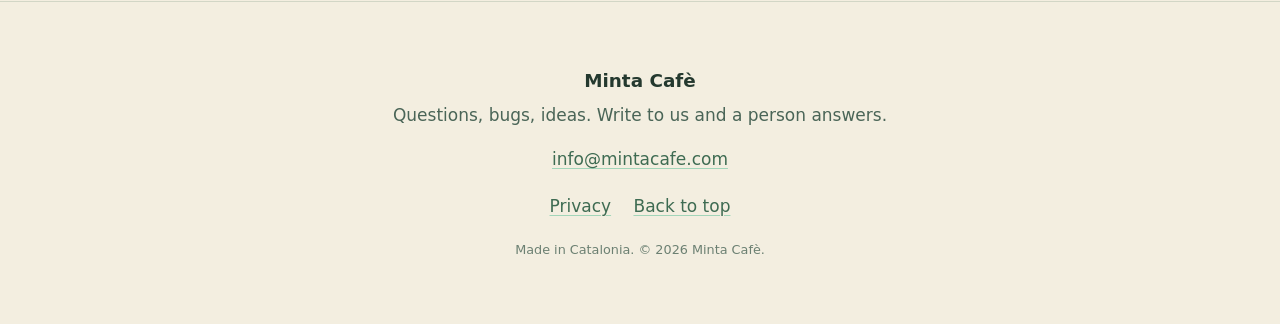
==== commit d3796d3b: "La marca: la fulla més grossa (la 4 de les cinc mides) i el fum surt del cafè Abans naixia per darre" ====
--- a/index.html
+++ b/index.html
@@ -32,12 +32,13 @@
 <header class="head" id="head">
   <a class="brand" href="#top" aria-label="Minta Cafè">
     <svg class="brand__mark" viewBox="0 0 40 40" aria-hidden="true">
-      <path class="mk-steam" d="M15.8 9.4c-1.2-1.5 1.1-2.7 0-4.6s.9-2.6.3-3.8M21.4 9.4c-1.2-1.5 1.1-2.7 0-4.6"/>
+      <defs><linearGradient id="mkSteam" gradientUnits="userSpaceOnUse" x1="0" y1="13.6" x2="0" y2="8.6"><stop offset="0" class="mk-steam-base"/><stop offset="1" class="mk-steam-top"/></linearGradient></defs>
       <path class="mk-handle" d="M31.4 17.2c6.4-.8 7.3 9.6-1.9 10.4"/>
       <path class="mk-china" d="M4.6 13.6C4.6 25.6 10.3 35 18.6 35s14-9.4 14-21.4z" stroke-width="2.5"/>
       <ellipse class="mk-china" cx="18.6" cy="13.6" rx="14" ry="3.6" stroke-width="2.3"/>
       <ellipse class="mk-coffee" cx="18.6" cy="14" rx="11.3" ry="2.35"/>
-      <g transform="translate(13 33.8) rotate(55) scale(1.36)">
+      <path class="mk-steam" d="M16 13.4c-1.2-1.5 1.1-2.7 0-4.6s.9-2.6 0-4.6.8-2.4.3-3.4M21.6 13c-1.2-1.5 1.1-2.7 0-4.6s.9-2.6.3-3.8"/>
+      <g transform="translate(11.26 34.04) rotate(55) scale(1.72)">
         <path class="mk-leaf" d="M0 0L-1.18 -0.2L-1.75 -0.41L-2.19 -0.61L-2.56 -0.81L-2.89 -1.02L-3.17 -1.22L-3.43 -1.42L-3.66 -1.63L-3.87 -1.83L-4.06 -2.03L-4.23 -2.23L-4.39 -2.44L-4.52 -2.64L-4.65 -2.84L-4.77 -3.05L-4.9 -3.25L-5 -3.45L-5.07 -3.66L-5.02 -3.86L-5.09 -4.06L-5.19 -4.27L-5.28 -4.47L-5.35 -4.67L-5.37 -4.88L-5.23 -5.08L-5.12 -5.28L-5.21 -5.48L-5.28 -5.69L-5.32 -5.89L-5.31 -6.09L-5.17 -6.3L-4.83 -6.5L-4.91 -6.7L-4.96 -6.91L-4.98 -7.11L-4.94 -7.31L-4.83 -7.52L-4.5 -7.72L-4.36 -7.92L-4.38 -8.13L-4.37 -8.33L-4.31 -8.53L-4.2 -8.73L-3.94 -8.94L-3.65 -9.14L-3.62 -9.34L-3.56 -9.55L-3.46 -9.75L-3.33 -9.95L-3.13 -10.16L-2.84 -10.36L-2.71 -10.56L-2.58 -10.77L-2.43 -10.97L-2.26 -11.17L-2.06 -11.38L-1.85 -11.58L-1.65 -11.78L-1.44 -11.98L-1.22 -12.19L-0.99 -12.39L-0.74 -12.59L-0.45 -12.8L0 -13L0.45 -12.8L0.74 -12.59L0.99 -12.39L1.22 -12.19L1.44 -11.98L1.65 -11.78L1.85 -11.58L2.06 -11.38L2.26 -11.17L2.43 -10.97L2.58 -10.77L2.71 -10.56L2.84 -10.36L3.13 -10.16L3.33 -9.95L3.46 -9.75L3.56 -9.55L3.62 -9.34L3.65 -9.14L3.94 -8.94L4.2 -8.73L4.31 -8.53L4.37 -8.33L4.38 -8.13L4.36 -7.92L4.5 -7.72L4.83 -7.52L4.94 -7.31L4.98 -7.11L4.96 -6.91L4.91 -6.7L4.83 -6.5L5.17 -6.3L5.31 -6.09L5.32 -5.89L5.28 -5.69L5.21 -5.48L5.12 -5.28L5.23 -5.08L5.37 -4.88L5.35 -4.67L5.28 -4.47L5.19 -4.27L5.09 -4.06L5.02 -3.86L5.07 -3.66L5 -3.45L4.9 -3.25L4.77 -3.05L4.65 -2.84L4.52 -2.64L4.39 -2.44L4.23 -2.23L4.06 -2.03L3.87 -1.83L3.66 -1.63L3.43 -1.42L3.17 -1.22L2.89 -1.02L2.56 -0.81L2.19 -0.61L1.75 -0.41L1.18 -0.2L0 0Z"/>
         <path class="mk-leaf-lit" d="M0 0L-1.18 -0.2L-1.75 -0.41L-2.19 -0.61L-2.56 -0.81L-2.89 -1.02L-3.17 -1.22L-3.43 -1.42L-3.66 -1.63L-3.87 -1.83L-4.06 -2.03L-4.23 -2.23L-4.39 -2.44L-4.52 -2.64L-4.65 -2.84L-4.77 -3.05L-4.9 -3.25L-5 -3.45L-5.07 -3.66L-5.02 -3.86L-5.09 -4.06L-5.19 -4.27L-5.28 -4.47L-5.35 -4.67L-5.37 -4.88L-5.23 -5.08L-5.12 -5.28L-5.21 -5.48L-5.28 -5.69L-5.32 -5.89L-5.31 -6.09L-5.17 -6.3L-4.83 -6.5L-4.91 -6.7L-4.96 -6.91L-4.98 -7.11L-4.94 -7.31L-4.83 -7.52L-4.5 -7.72L-4.36 -7.92L-4.38 -8.13L-4.37 -8.33L-4.31 -8.53L-4.2 -8.73L-3.94 -8.94L-3.65 -9.14L-3.62 -9.34L-3.56 -9.55L-3.46 -9.75L-3.33 -9.95L-3.13 -10.16L-2.84 -10.36L-2.71 -10.56L-2.58 -10.77L-2.43 -10.97L-2.26 -11.17L-2.06 -11.38L-1.85 -11.58L-1.65 -11.78L-1.44 -11.98L-1.22 -12.19L-0.99 -12.39L-0.74 -12.59L-0.45 -12.8L0 -13L0 0Z"/>
         <path class="mk-vein" d="M0 -.4Q.3 -6.5 0 -11.7M0 -3.12Q1.9 -3.54 4.22 -5.2M0 -3.12Q-1.9 -3.54 -4.22 -5.2M0 -5.72Q1.56 -6.08 3.48 -7.54M0 -5.72Q-1.56 -6.08 -3.48 -7.54M0 -8.19Q1.23 -8.5 2.74 -9.75M0 -8.19Q-1.23 -8.5 -2.74 -9.75"/>
--- a/assets/style.css
+++ b/assets/style.css
@@ -165,14 +165,17 @@
     --mk-leaf: #5FB891; --mk-leaf-lit: #86D3AE; --mk-vein: #245A41;
   }
 }
-.brand__mark .mk-steam  { fill: none; stroke: var(--mk-steam); stroke-width: 1.3; stroke-linecap: round; }
+/* The steam rises off the coffee: it starts faint on the surface. */
+.brand__mark .mk-steam  { fill: none; stroke: url(#mkSteam); stroke-width: 1.3; stroke-linecap: round; }
+.brand__mark .mk-steam-base { stop-color: var(--mk-steam); stop-opacity: .1; }
+.brand__mark .mk-steam-top  { stop-color: var(--mk-steam); }
 .brand__mark .mk-china  { fill: var(--mk-china); stroke: var(--mk-line); stroke-linejoin: round; }
 .brand__mark .mk-handle { fill: none; stroke: var(--mk-line); stroke-width: 2.7; stroke-linecap: round; }
 .brand__mark .mk-coffee { fill: var(--mk-coffee); }
 /* The leaf's edge in the page's colour lifts it off the cup. */
-.brand__mark .mk-leaf   { fill: var(--mk-leaf); stroke: var(--bg); stroke-width: 1.25; stroke-linejoin: round; paint-order: stroke; }
+.brand__mark .mk-leaf   { fill: var(--mk-leaf); stroke: var(--bg); stroke-width: .99; stroke-linejoin: round; paint-order: stroke; }
 .brand__mark .mk-leaf-lit { fill: var(--mk-leaf-lit); }
-.brand__mark .mk-vein   { fill: none; stroke: var(--mk-vein); stroke-width: .46; stroke-linecap: round; opacity: .7; }
+.brand__mark .mk-vein   { fill: none; stroke: var(--mk-vein); stroke-width: .36; stroke-linecap: round; opacity: .7; }
 .brand__name { font-weight: 700; font-size: 1.1rem; letter-spacing: -.01em; white-space: nowrap; }
 
 /* The dock: every app's icon, one click from anywhere. It waits while the menu
